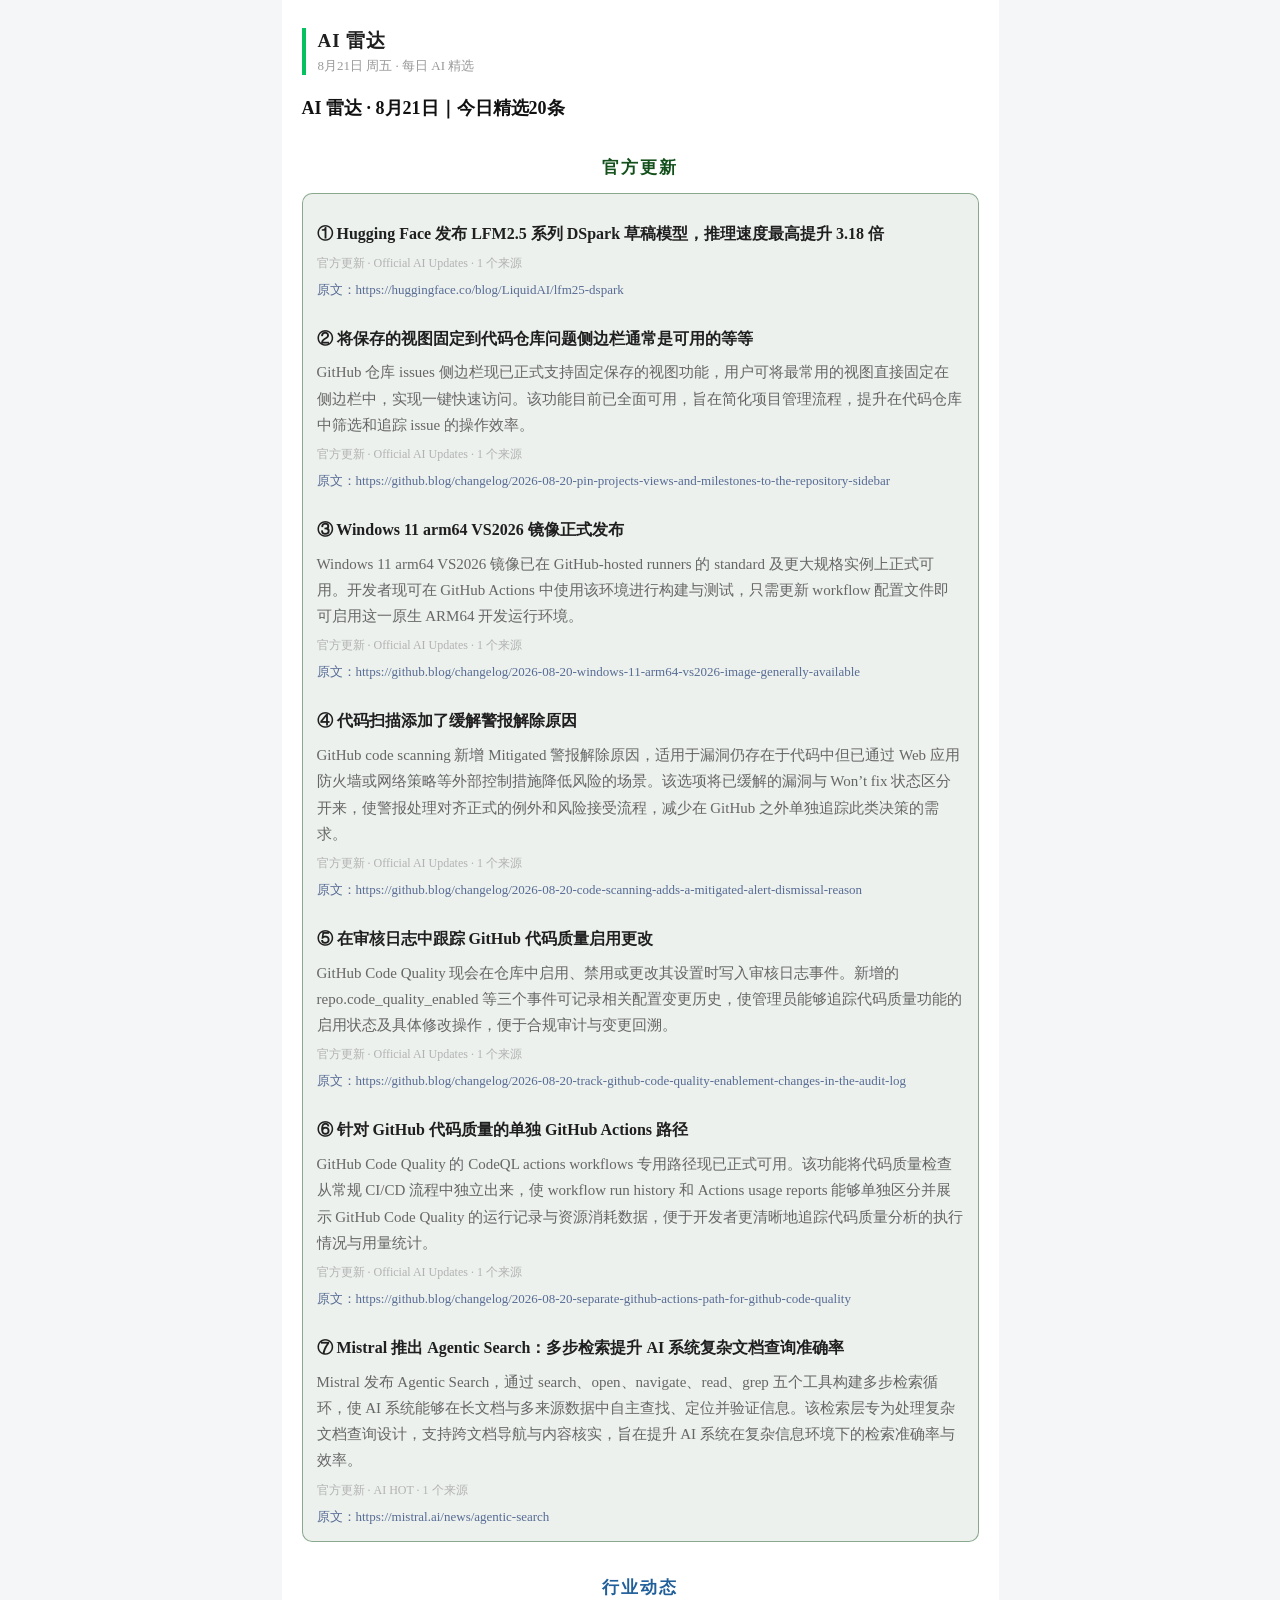
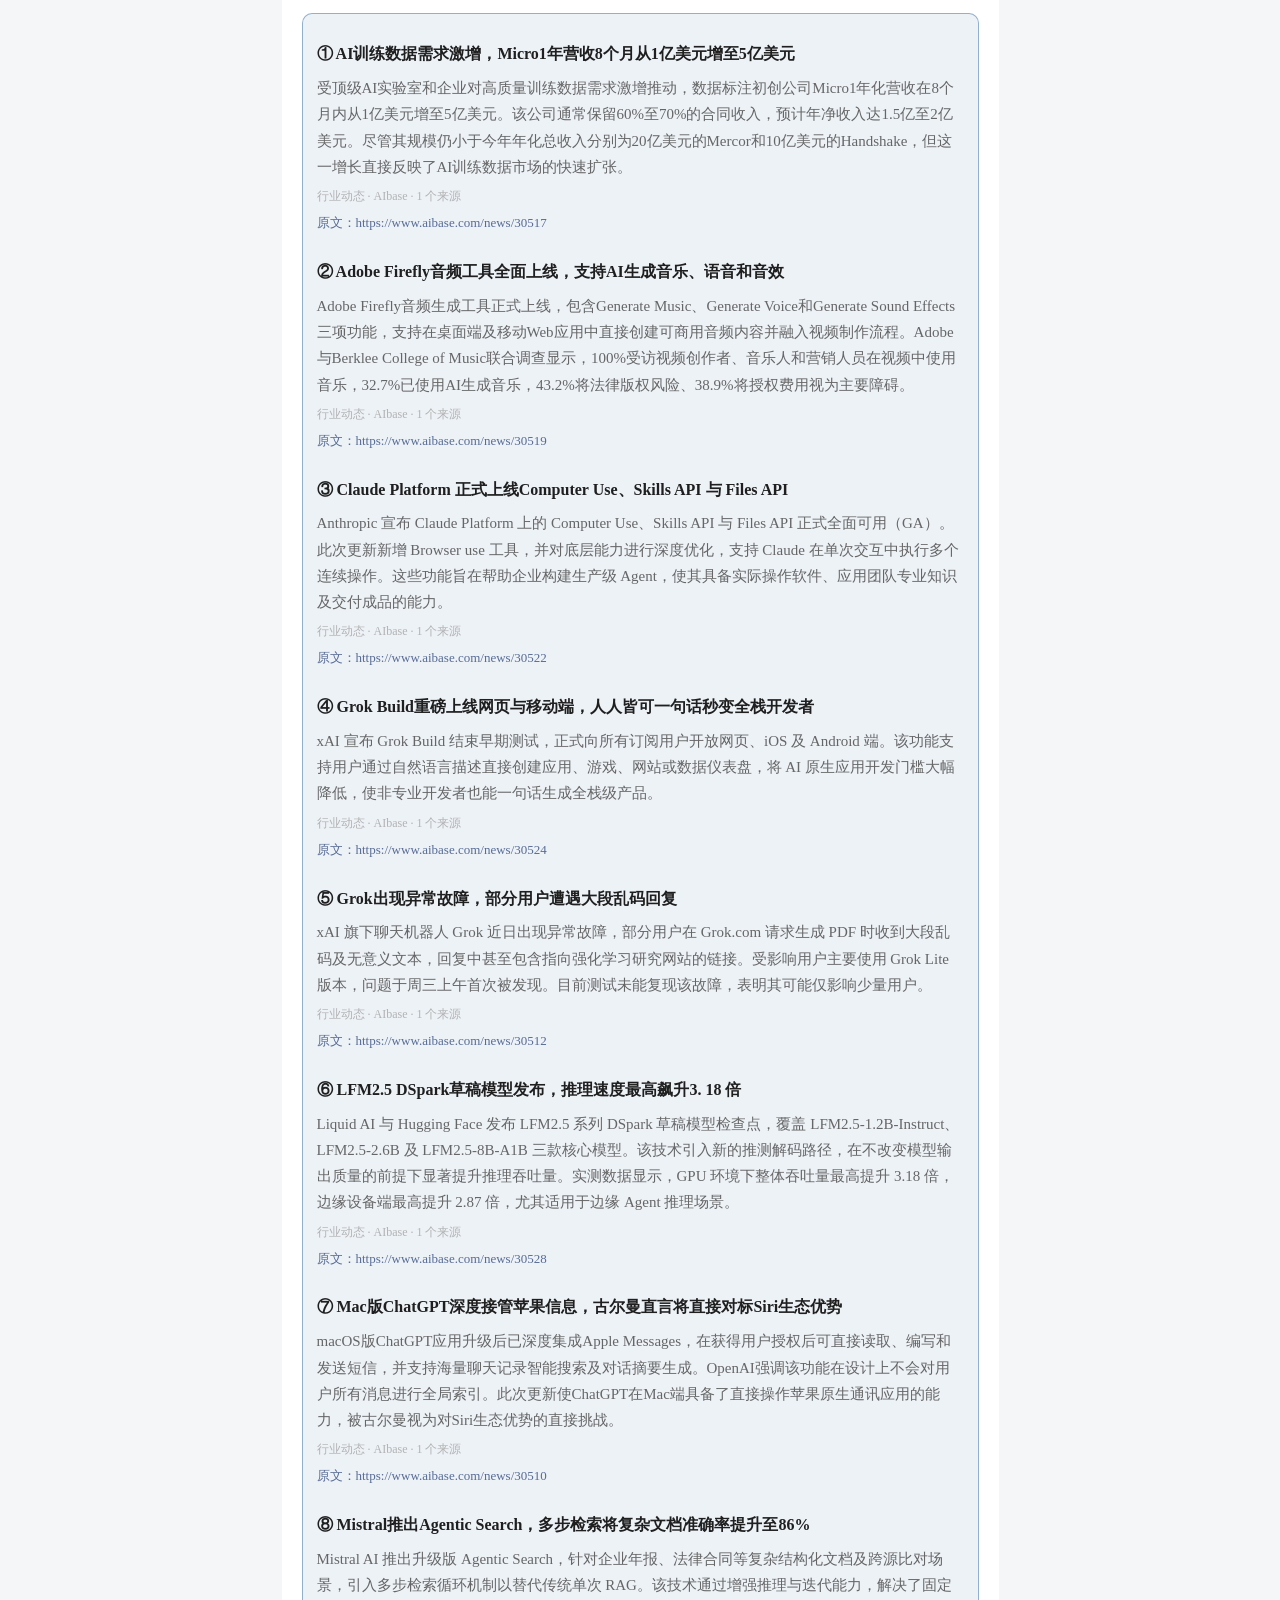
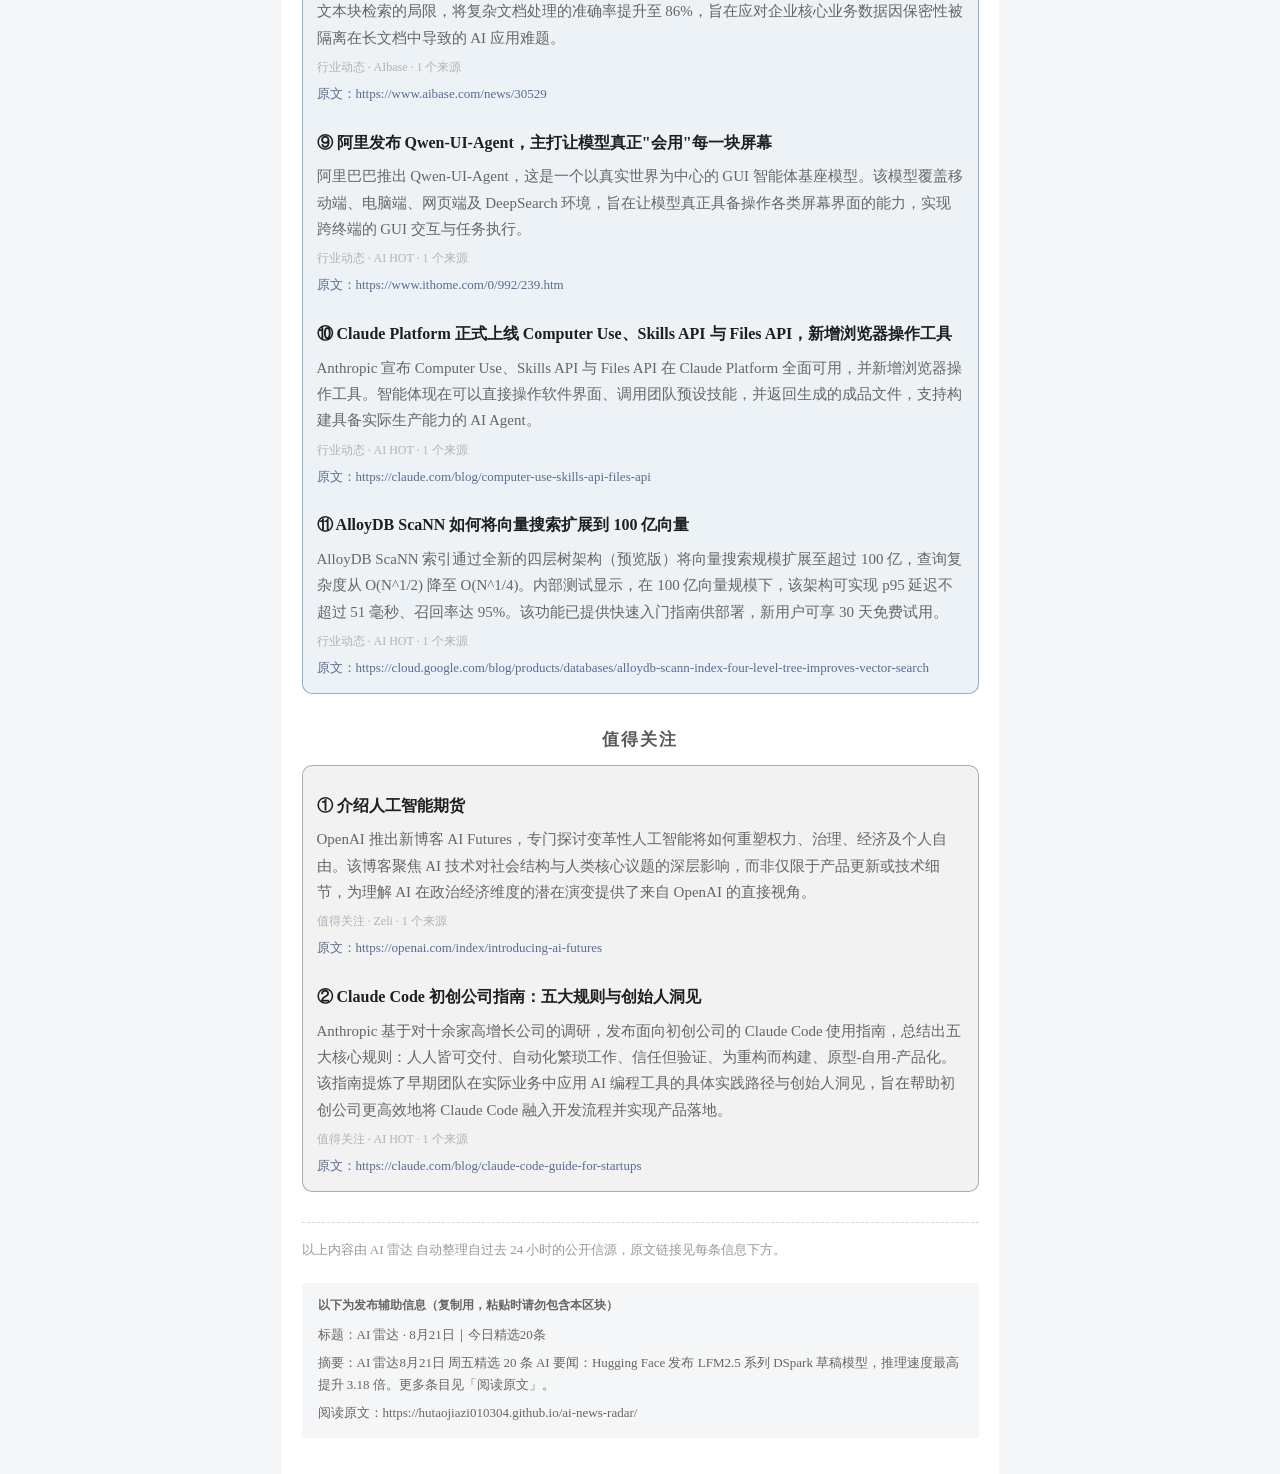
==== weixin-grouped/index.html @ 4c5e70ec "style: restyle grouped weixin article sections Reorder sections to 官方更新 → 行业动态 → 多源热议 → 值得关注, center" ====
<!DOCTYPE html>
<html lang="zh-CN">
<head>
<meta charset="utf-8">
<meta name="viewport" content="width=device-width, initial-scale=1">
<title>AI 雷达 · 8月21日｜今日精选20条</title>
</head>
<body style="margin:0;padding:0;background-color:#f5f6f7;">
<section style="max-width:677px;margin:0 auto;background-color:#ffffff;padding:28px 20px 36px;">

<section style="border-left:4px solid #07c160;padding-left:12px;margin:0 0 20px;">
<p style="margin:0;font-size:19px;font-weight:bold;color:#1f1f1f;letter-spacing:1px;">AI 雷达</p>
<p style="margin:3px 0 0;font-size:13px;color:#999999;">8月21日 周五 · 每日 AI 精选</p>
</section>

<p style="margin:0 0 4px;font-size:18px;font-weight:bold;line-height:1.5;color:#111111;">AI 雷达 · 8月21日｜今日精选20条</p>

<section style="margin:34px 0 0;">
<p style="margin:0 0 14px;text-align:center;font-size:17px;font-weight:bold;letter-spacing:2px;color:#13501B;">官方更新</p>
<section style="border:1px solid rgba(19, 80, 27, 0.45);border-radius:10px;background-color:rgba(19, 80, 27, 0.08);padding:2px 14px 14px;">
<section style="margin:26px 0 0;padding:0;">
<p style="margin:0;font-size:16px;line-height:1.55;font-weight:bold;color:#1f1f1f;">① Hugging Face 发布 LFM2.5 系列 DSpark 草稿模型，推理速度最高提升 3.18 倍</p>
<p style="margin:8px 0 0;font-size:12px;color:#b2b2b2;">官方更新 · Official AI Updates · 1 个来源</p>
<p style="margin:8px 0 0;font-size:13px;line-height:1.6;color:#576b95;word-break:break-all;">原文：https://huggingface.co/blog/LiquidAI/lfm25-dspark</p>
</section>
<section style="margin:26px 0 0;padding:0;">
<p style="margin:0;font-size:16px;line-height:1.55;font-weight:bold;color:#1f1f1f;">② 将保存的视图固定到代码仓库问题侧边栏通常是可用的等等</p>
<p style="margin:8px 0 0;font-size:15px;line-height:1.75;color:#666666;">GitHub 仓库 issues 侧边栏现已正式支持固定保存的视图功能，用户可将最常用的视图直接固定在侧边栏中，实现一键快速访问。该功能目前已全面可用，旨在简化项目管理流程，提升在代码仓库中筛选和追踪 issue 的操作效率。</p>
<p style="margin:8px 0 0;font-size:12px;color:#b2b2b2;">官方更新 · Official AI Updates · 1 个来源</p>
<p style="margin:8px 0 0;font-size:13px;line-height:1.6;color:#576b95;word-break:break-all;">原文：https://github.blog/changelog/2026-08-20-pin-projects-views-and-milestones-to-the-repository-sidebar</p>
</section>
<section style="margin:26px 0 0;padding:0;">
<p style="margin:0;font-size:16px;line-height:1.55;font-weight:bold;color:#1f1f1f;">③ Windows 11 arm64 VS2026 镜像正式发布</p>
<p style="margin:8px 0 0;font-size:15px;line-height:1.75;color:#666666;">Windows 11 arm64 VS2026 镜像已在 GitHub-hosted runners 的 standard 及更大规格实例上正式可用。开发者现可在 GitHub Actions 中使用该环境进行构建与测试，只需更新 workflow 配置文件即可启用这一原生 ARM64 开发运行环境。</p>
<p style="margin:8px 0 0;font-size:12px;color:#b2b2b2;">官方更新 · Official AI Updates · 1 个来源</p>
<p style="margin:8px 0 0;font-size:13px;line-height:1.6;color:#576b95;word-break:break-all;">原文：https://github.blog/changelog/2026-08-20-windows-11-arm64-vs2026-image-generally-available</p>
</section>
<section style="margin:26px 0 0;padding:0;">
<p style="margin:0;font-size:16px;line-height:1.55;font-weight:bold;color:#1f1f1f;">④ 代码扫描添加了缓解警报解除原因</p>
<p style="margin:8px 0 0;font-size:15px;line-height:1.75;color:#666666;">GitHub code scanning 新增 Mitigated 警报解除原因，适用于漏洞仍存在于代码中但已通过 Web 应用防火墙或网络策略等外部控制措施降低风险的场景。该选项将已缓解的漏洞与 Won’t fix 状态区分开来，使警报处理对齐正式的例外和风险接受流程，减少在 GitHub 之外单独追踪此类决策的需求。</p>
<p style="margin:8px 0 0;font-size:12px;color:#b2b2b2;">官方更新 · Official AI Updates · 1 个来源</p>
<p style="margin:8px 0 0;font-size:13px;line-height:1.6;color:#576b95;word-break:break-all;">原文：https://github.blog/changelog/2026-08-20-code-scanning-adds-a-mitigated-alert-dismissal-reason</p>
</section>
<section style="margin:26px 0 0;padding:0;">
<p style="margin:0;font-size:16px;line-height:1.55;font-weight:bold;color:#1f1f1f;">⑤ 在审核日志中跟踪 GitHub 代码质量启用更改</p>
<p style="margin:8px 0 0;font-size:15px;line-height:1.75;color:#666666;">GitHub Code Quality 现会在仓库中启用、禁用或更改其设置时写入审核日志事件。新增的 repo.code_quality_enabled 等三个事件可记录相关配置变更历史，使管理员能够追踪代码质量功能的启用状态及具体修改操作，便于合规审计与变更回溯。</p>
<p style="margin:8px 0 0;font-size:12px;color:#b2b2b2;">官方更新 · Official AI Updates · 1 个来源</p>
<p style="margin:8px 0 0;font-size:13px;line-height:1.6;color:#576b95;word-break:break-all;">原文：https://github.blog/changelog/2026-08-20-track-github-code-quality-enablement-changes-in-the-audit-log</p>
</section>
<section style="margin:26px 0 0;padding:0;">
<p style="margin:0;font-size:16px;line-height:1.55;font-weight:bold;color:#1f1f1f;">⑥ 针对 GitHub 代码质量的单独 GitHub Actions 路径</p>
<p style="margin:8px 0 0;font-size:15px;line-height:1.75;color:#666666;">GitHub Code Quality 的 CodeQL actions workflows 专用路径现已正式可用。该功能将代码质量检查从常规 CI/CD 流程中独立出来，使 workflow run history 和 Actions usage reports 能够单独区分并展示 GitHub Code Quality 的运行记录与资源消耗数据，便于开发者更清晰地追踪代码质量分析的执行情况与用量统计。</p>
<p style="margin:8px 0 0;font-size:12px;color:#b2b2b2;">官方更新 · Official AI Updates · 1 个来源</p>
<p style="margin:8px 0 0;font-size:13px;line-height:1.6;color:#576b95;word-break:break-all;">原文：https://github.blog/changelog/2026-08-20-separate-github-actions-path-for-github-code-quality</p>
</section>
<section style="margin:26px 0 0;padding:0;">
<p style="margin:0;font-size:16px;line-height:1.55;font-weight:bold;color:#1f1f1f;">⑦ Mistral 推出 Agentic Search：多步检索提升 AI 系统复杂文档查询准确率</p>
<p style="margin:8px 0 0;font-size:15px;line-height:1.75;color:#666666;">Mistral 发布 Agentic Search，通过 search、open、navigate、read、grep 五个工具构建多步检索循环，使 AI 系统能够在长文档与多来源数据中自主查找、定位并验证信息。该检索层专为处理复杂文档查询设计，支持跨文档导航与内容核实，旨在提升 AI 系统在复杂信息环境下的检索准确率与效率。</p>
<p style="margin:8px 0 0;font-size:12px;color:#b2b2b2;">官方更新 · AI HOT · 1 个来源</p>
<p style="margin:8px 0 0;font-size:13px;line-height:1.6;color:#576b95;word-break:break-all;">原文：https://mistral.ai/news/agentic-search</p>
</section>
</section>
</section>
<section style="margin:34px 0 0;">
<p style="margin:0 0 14px;text-align:center;font-size:17px;font-weight:bold;letter-spacing:2px;color:#215F9A;">行业动态</p>
<section style="border:1px solid rgba(33, 95, 154, 0.45);border-radius:10px;background-color:rgba(33, 95, 154, 0.08);padding:2px 14px 14px;">
<section style="margin:26px 0 0;padding:0;">
<p style="margin:0;font-size:16px;line-height:1.55;font-weight:bold;color:#1f1f1f;">① AI训练数据需求激增，Micro1年营收8个月从1亿美元增至5亿美元</p>
<p style="margin:8px 0 0;font-size:15px;line-height:1.75;color:#666666;">受顶级AI实验室和企业对高质量训练数据需求激增推动，数据标注初创公司Micro1年化营收在8个月内从1亿美元增至5亿美元。该公司通常保留60%至70%的合同收入，预计年净收入达1.5亿至2亿美元。尽管其规模仍小于今年年化总收入分别为20亿美元的Mercor和10亿美元的Handshake，但这一增长直接反映了AI训练数据市场的快速扩张。</p>
<p style="margin:8px 0 0;font-size:12px;color:#b2b2b2;">行业动态 · AIbase · 1 个来源</p>
<p style="margin:8px 0 0;font-size:13px;line-height:1.6;color:#576b95;word-break:break-all;">原文：https://www.aibase.com/news/30517</p>
</section>
<section style="margin:26px 0 0;padding:0;">
<p style="margin:0;font-size:16px;line-height:1.55;font-weight:bold;color:#1f1f1f;">② Adobe Firefly音频工具全面上线，支持AI生成音乐、语音和音效</p>
<p style="margin:8px 0 0;font-size:15px;line-height:1.75;color:#666666;">Adobe Firefly音频生成工具正式上线，包含Generate Music、Generate Voice和Generate Sound Effects三项功能，支持在桌面端及移动Web应用中直接创建可商用音频内容并融入视频制作流程。Adobe与Berklee College of Music联合调查显示，100%受访视频创作者、音乐人和营销人员在视频中使用音乐，32.7%已使用AI生成音乐，43.2%将法律版权风险、38.9%将授权费用视为主要障碍。</p>
<p style="margin:8px 0 0;font-size:12px;color:#b2b2b2;">行业动态 · AIbase · 1 个来源</p>
<p style="margin:8px 0 0;font-size:13px;line-height:1.6;color:#576b95;word-break:break-all;">原文：https://www.aibase.com/news/30519</p>
</section>
<section style="margin:26px 0 0;padding:0;">
<p style="margin:0;font-size:16px;line-height:1.55;font-weight:bold;color:#1f1f1f;">③ Claude Platform 正式上线Computer Use、Skills API 与 Files API</p>
<p style="margin:8px 0 0;font-size:15px;line-height:1.75;color:#666666;">Anthropic 宣布 Claude Platform 上的 Computer Use、Skills API 与 Files API 正式全面可用（GA）。此次更新新增 Browser use 工具，并对底层能力进行深度优化，支持 Claude 在单次交互中执行多个连续操作。这些功能旨在帮助企业构建生产级 Agent，使其具备实际操作软件、应用团队专业知识及交付成品的能力。</p>
<p style="margin:8px 0 0;font-size:12px;color:#b2b2b2;">行业动态 · AIbase · 1 个来源</p>
<p style="margin:8px 0 0;font-size:13px;line-height:1.6;color:#576b95;word-break:break-all;">原文：https://www.aibase.com/news/30522</p>
</section>
<section style="margin:26px 0 0;padding:0;">
<p style="margin:0;font-size:16px;line-height:1.55;font-weight:bold;color:#1f1f1f;">④ Grok Build重磅上线网页与移动端，人人皆可一句话秒变全栈开发者</p>
<p style="margin:8px 0 0;font-size:15px;line-height:1.75;color:#666666;">xAI 宣布 Grok Build 结束早期测试，正式向所有订阅用户开放网页、iOS 及 Android 端。该功能支持用户通过自然语言描述直接创建应用、游戏、网站或数据仪表盘，将 AI 原生应用开发门槛大幅降低，使非专业开发者也能一句话生成全栈级产品。</p>
<p style="margin:8px 0 0;font-size:12px;color:#b2b2b2;">行业动态 · AIbase · 1 个来源</p>
<p style="margin:8px 0 0;font-size:13px;line-height:1.6;color:#576b95;word-break:break-all;">原文：https://www.aibase.com/news/30524</p>
</section>
<section style="margin:26px 0 0;padding:0;">
<p style="margin:0;font-size:16px;line-height:1.55;font-weight:bold;color:#1f1f1f;">⑤ Grok出现异常故障，部分用户遭遇大段乱码回复</p>
<p style="margin:8px 0 0;font-size:15px;line-height:1.75;color:#666666;">xAI 旗下聊天机器人 Grok 近日出现异常故障，部分用户在 Grok.com 请求生成 PDF 时收到大段乱码及无意义文本，回复中甚至包含指向强化学习研究网站的链接。受影响用户主要使用 Grok Lite 版本，问题于周三上午首次被发现。目前测试未能复现该故障，表明其可能仅影响少量用户。</p>
<p style="margin:8px 0 0;font-size:12px;color:#b2b2b2;">行业动态 · AIbase · 1 个来源</p>
<p style="margin:8px 0 0;font-size:13px;line-height:1.6;color:#576b95;word-break:break-all;">原文：https://www.aibase.com/news/30512</p>
</section>
<section style="margin:26px 0 0;padding:0;">
<p style="margin:0;font-size:16px;line-height:1.55;font-weight:bold;color:#1f1f1f;">⑥ LFM2.5 DSpark草稿模型发布，推理速度最高飙升3. 18 倍</p>
<p style="margin:8px 0 0;font-size:15px;line-height:1.75;color:#666666;">Liquid AI 与 Hugging Face 发布 LFM2.5 系列 DSpark 草稿模型检查点，覆盖 LFM2.5-1.2B-Instruct、LFM2.5-2.6B 及 LFM2.5-8B-A1B 三款核心模型。该技术引入新的推测解码路径，在不改变模型输出质量的前提下显著提升推理吞吐量。实测数据显示，GPU 环境下整体吞吐量最高提升 3.18 倍，边缘设备端最高提升 2.87 倍，尤其适用于边缘 Agent 推理场景。</p>
<p style="margin:8px 0 0;font-size:12px;color:#b2b2b2;">行业动态 · AIbase · 1 个来源</p>
<p style="margin:8px 0 0;font-size:13px;line-height:1.6;color:#576b95;word-break:break-all;">原文：https://www.aibase.com/news/30528</p>
</section>
<section style="margin:26px 0 0;padding:0;">
<p style="margin:0;font-size:16px;line-height:1.55;font-weight:bold;color:#1f1f1f;">⑦ Mac版ChatGPT深度接管苹果信息，古尔曼直言将直接对标Siri生态优势</p>
<p style="margin:8px 0 0;font-size:15px;line-height:1.75;color:#666666;">macOS版ChatGPT应用升级后已深度集成Apple Messages，在获得用户授权后可直接读取、编写和发送短信，并支持海量聊天记录智能搜索及对话摘要生成。OpenAI强调该功能在设计上不会对用户所有消息进行全局索引。此次更新使ChatGPT在Mac端具备了直接操作苹果原生通讯应用的能力，被古尔曼视为对Siri生态优势的直接挑战。</p>
<p style="margin:8px 0 0;font-size:12px;color:#b2b2b2;">行业动态 · AIbase · 1 个来源</p>
<p style="margin:8px 0 0;font-size:13px;line-height:1.6;color:#576b95;word-break:break-all;">原文：https://www.aibase.com/news/30510</p>
</section>
<section style="margin:26px 0 0;padding:0;">
<p style="margin:0;font-size:16px;line-height:1.55;font-weight:bold;color:#1f1f1f;">⑧ Mistral推出Agentic Search，多步检索将复杂文档准确率提升至86%</p>
<p style="margin:8px 0 0;font-size:15px;line-height:1.75;color:#666666;">Mistral AI 推出升级版 Agentic Search，针对企业年报、法律合同等复杂结构化文档及跨源比对场景，引入多步检索循环机制以替代传统单次 RAG。该技术通过增强推理与迭代能力，解决了固定文本块检索的局限，将复杂文档处理的准确率提升至 86%，旨在应对企业核心业务数据因保密性被隔离在长文档中导致的 AI 应用难题。</p>
<p style="margin:8px 0 0;font-size:12px;color:#b2b2b2;">行业动态 · AIbase · 1 个来源</p>
<p style="margin:8px 0 0;font-size:13px;line-height:1.6;color:#576b95;word-break:break-all;">原文：https://www.aibase.com/news/30529</p>
</section>
<section style="margin:26px 0 0;padding:0;">
<p style="margin:0;font-size:16px;line-height:1.55;font-weight:bold;color:#1f1f1f;">⑨ 阿里发布 Qwen-UI-Agent，主打让模型真正&quot;会用&quot;每一块屏幕</p>
<p style="margin:8px 0 0;font-size:15px;line-height:1.75;color:#666666;">阿里巴巴推出 Qwen-UI-Agent，这是一个以真实世界为中心的 GUI 智能体基座模型。该模型覆盖移动端、电脑端、网页端及 DeepSearch 环境，旨在让模型真正具备操作各类屏幕界面的能力，实现跨终端的 GUI 交互与任务执行。</p>
<p style="margin:8px 0 0;font-size:12px;color:#b2b2b2;">行业动态 · AI HOT · 1 个来源</p>
<p style="margin:8px 0 0;font-size:13px;line-height:1.6;color:#576b95;word-break:break-all;">原文：https://www.ithome.com/0/992/239.htm</p>
</section>
<section style="margin:26px 0 0;padding:0;">
<p style="margin:0;font-size:16px;line-height:1.55;font-weight:bold;color:#1f1f1f;">⑩ Claude Platform 正式上线 Computer Use、Skills API 与 Files API，新增浏览器操作工具</p>
<p style="margin:8px 0 0;font-size:15px;line-height:1.75;color:#666666;">Anthropic 宣布 Computer Use、Skills API 与 Files API 在 Claude Platform 全面可用，并新增浏览器操作工具。智能体现在可以直接操作软件界面、调用团队预设技能，并返回生成的成品文件，支持构建具备实际生产能力的 AI Agent。</p>
<p style="margin:8px 0 0;font-size:12px;color:#b2b2b2;">行业动态 · AI HOT · 1 个来源</p>
<p style="margin:8px 0 0;font-size:13px;line-height:1.6;color:#576b95;word-break:break-all;">原文：https://claude.com/blog/computer-use-skills-api-files-api</p>
</section>
<section style="margin:26px 0 0;padding:0;">
<p style="margin:0;font-size:16px;line-height:1.55;font-weight:bold;color:#1f1f1f;">⑪ AlloyDB ScaNN 如何将向量搜索扩展到 100 亿向量</p>
<p style="margin:8px 0 0;font-size:15px;line-height:1.75;color:#666666;">AlloyDB ScaNN 索引通过全新的四层树架构（预览版）将向量搜索规模扩展至超过 100 亿，查询复杂度从 O(N^1/2) 降至 O(N^1/4)。内部测试显示，在 100 亿向量规模下，该架构可实现 p95 延迟不超过 51 毫秒、召回率达 95%。该功能已提供快速入门指南供部署，新用户可享 30 天免费试用。</p>
<p style="margin:8px 0 0;font-size:12px;color:#b2b2b2;">行业动态 · AI HOT · 1 个来源</p>
<p style="margin:8px 0 0;font-size:13px;line-height:1.6;color:#576b95;word-break:break-all;">原文：https://cloud.google.com/blog/products/databases/alloydb-scann-index-four-level-tree-improves-vector-search</p>
</section>
</section>
</section>
<section style="margin:34px 0 0;">
<p style="margin:0 0 14px;text-align:center;font-size:17px;font-weight:bold;letter-spacing:2px;color:#595959;">值得关注</p>
<section style="border:1px solid rgba(89, 89, 89, 0.45);border-radius:10px;background-color:rgba(89, 89, 89, 0.08);padding:2px 14px 14px;">
<section style="margin:26px 0 0;padding:0;">
<p style="margin:0;font-size:16px;line-height:1.55;font-weight:bold;color:#1f1f1f;">① 介绍人工智能期货</p>
<p style="margin:8px 0 0;font-size:15px;line-height:1.75;color:#666666;">OpenAI 推出新博客 AI Futures，专门探讨变革性人工智能将如何重塑权力、治理、经济及个人自由。该博客聚焦 AI 技术对社会结构与人类核心议题的深层影响，而非仅限于产品更新或技术细节，为理解 AI 在政治经济维度的潜在演变提供了来自 OpenAI 的直接视角。</p>
<p style="margin:8px 0 0;font-size:12px;color:#b2b2b2;">值得关注 · Zeli · 1 个来源</p>
<p style="margin:8px 0 0;font-size:13px;line-height:1.6;color:#576b95;word-break:break-all;">原文：https://openai.com/index/introducing-ai-futures</p>
</section>
<section style="margin:26px 0 0;padding:0;">
<p style="margin:0;font-size:16px;line-height:1.55;font-weight:bold;color:#1f1f1f;">② Claude Code 初创公司指南：五大规则与创始人洞见</p>
<p style="margin:8px 0 0;font-size:15px;line-height:1.75;color:#666666;">Anthropic 基于对十余家高增长公司的调研，发布面向初创公司的 Claude Code 使用指南，总结出五大核心规则：人人皆可交付、自动化繁琐工作、信任但验证、为重构而构建、原型-自用-产品化。该指南提炼了早期团队在实际业务中应用 AI 编程工具的具体实践路径与创始人洞见，旨在帮助初创公司更高效地将 Claude Code 融入开发流程并实现产品落地。</p>
<p style="margin:8px 0 0;font-size:12px;color:#b2b2b2;">值得关注 · AI HOT · 1 个来源</p>
<p style="margin:8px 0 0;font-size:13px;line-height:1.6;color:#576b95;word-break:break-all;">原文：https://claude.com/blog/claude-code-guide-for-startups</p>
</section>
</section>
</section>

<section style="margin-top:30px;border-top:1px dashed #d9d9d9;padding-top:16px;">
<p style="margin:0;font-size:13px;line-height:1.7;color:#999999;">以上内容由 AI 雷达 自动整理自过去 24 小时的公开信源，原文链接见每条信息下方。</p>
</section>

<section style="margin-top:22px;background-color:#f5f6f7;padding:14px 16px;">
<p style="margin:0;font-size:12px;font-weight:bold;color:#666666;">以下为发布辅助信息（复制用，粘贴时请勿包含本区块）</p>
<p style="margin:10px 0 0;font-size:13px;line-height:1.7;color:#666666;">标题：AI 雷达 · 8月21日｜今日精选20条</p>
<p style="margin:6px 0 0;font-size:13px;line-height:1.7;color:#666666;">摘要：AI 雷达8月21日 周五精选 20 条 AI 要闻：Hugging Face 发布 LFM2.5 系列 DSpark 草稿模型，推理速度最高提升 3.18 倍。更多条目见「阅读原文」。</p>
<p style="margin:6px 0 0;font-size:13px;line-height:1.7;color:#666666;">阅读原文：https://hutaojiazi010304.github.io/ai-news-radar/</p>
</section>

</section>
</body>
</html>
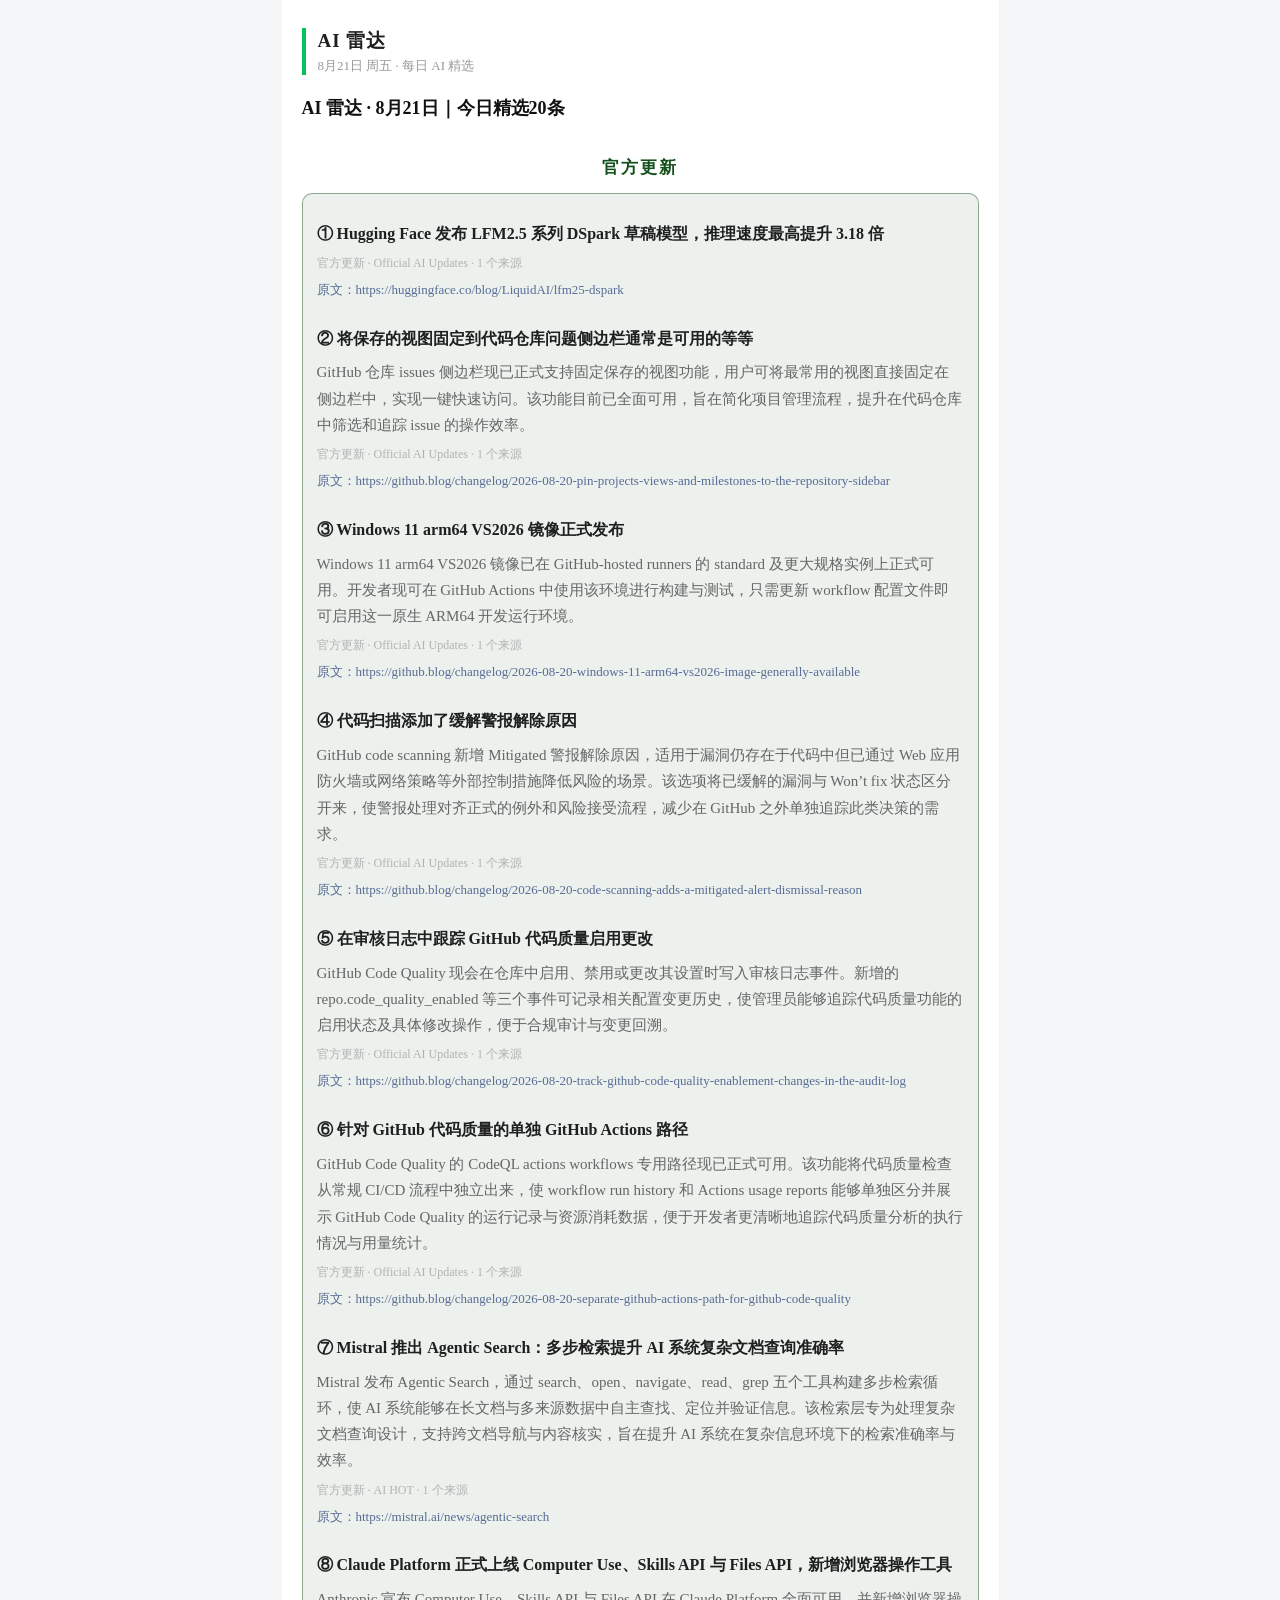
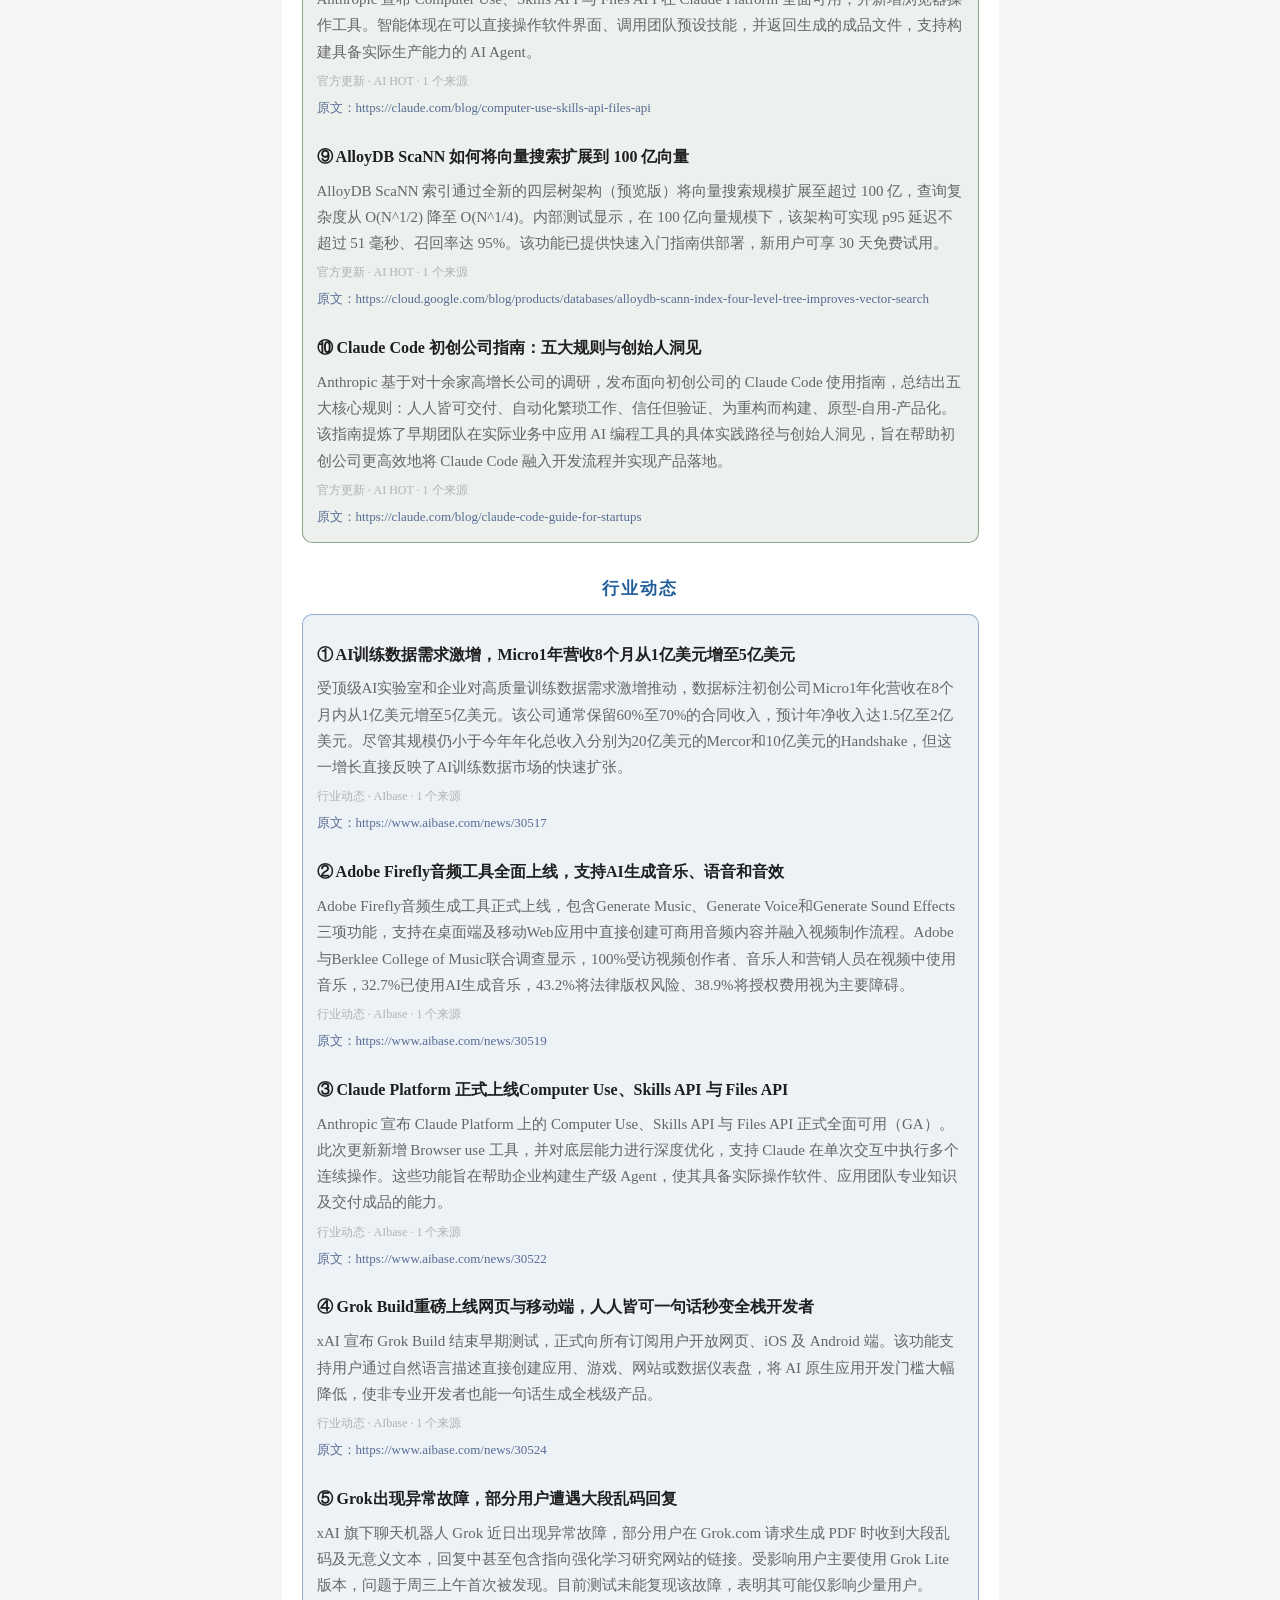
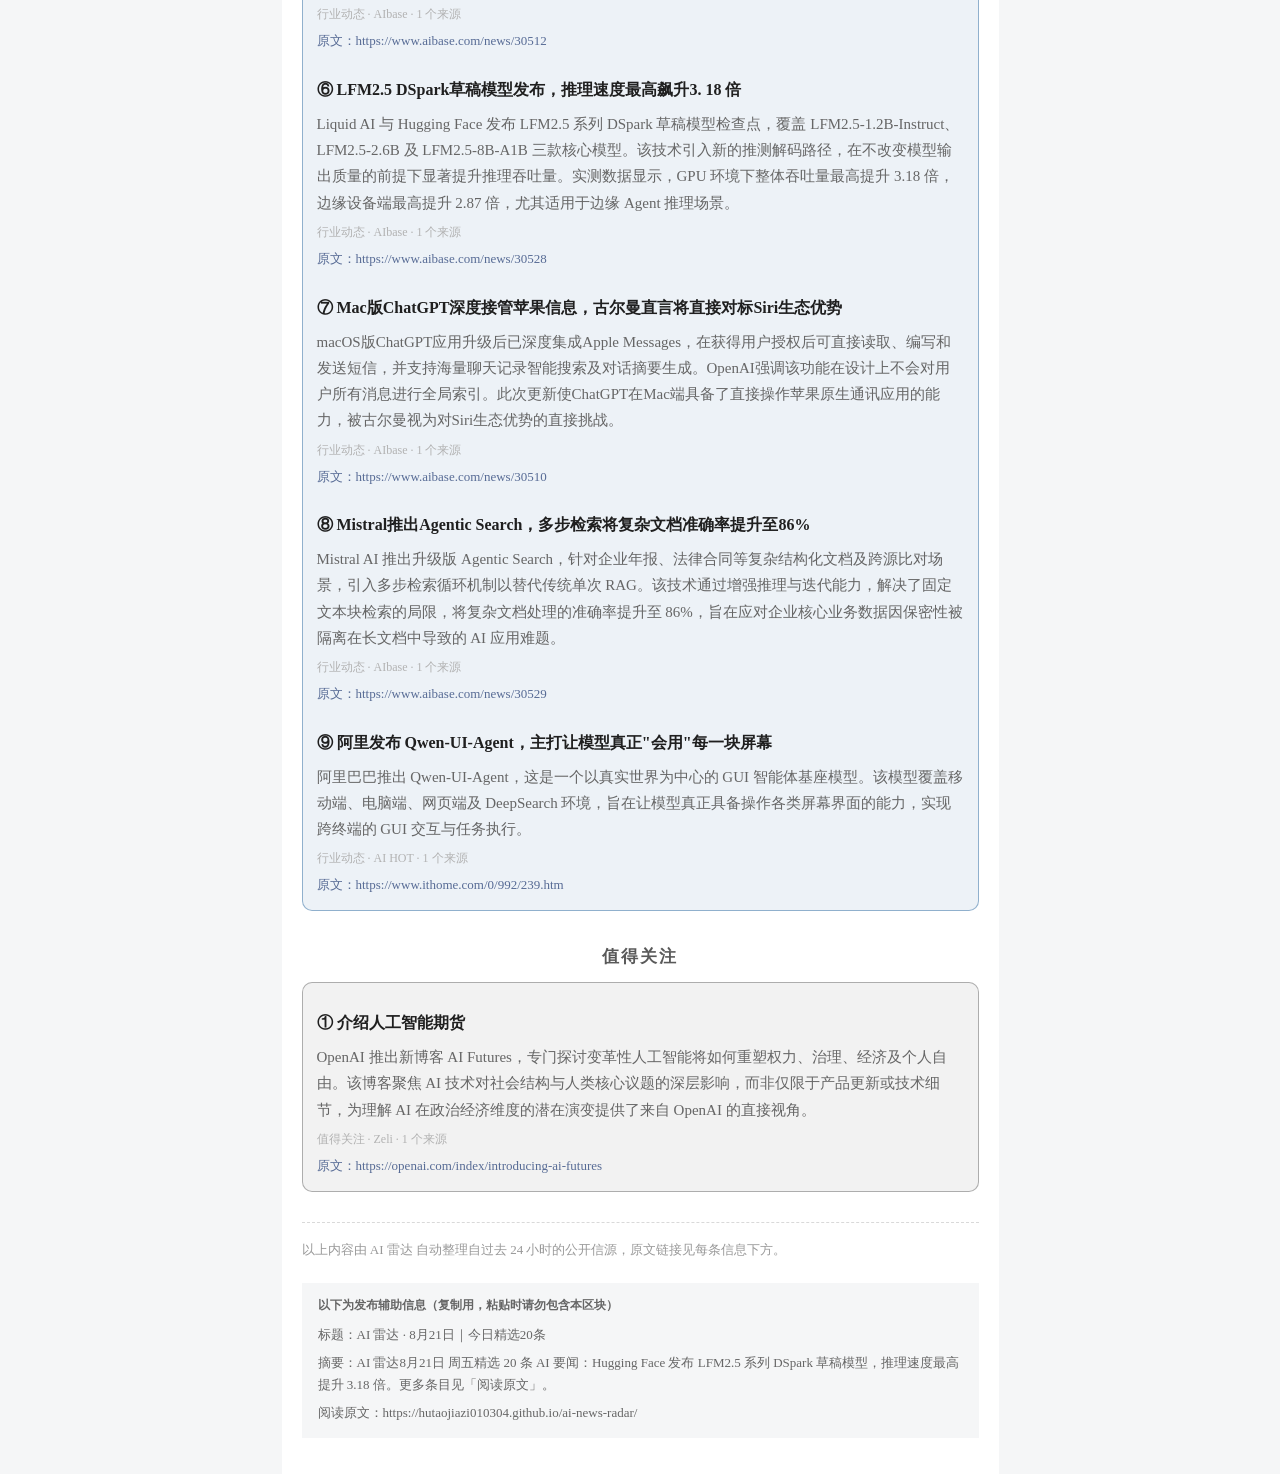
==== commit d9760414: "chore:pdate weixin article" ====
--- a/weixin-grouped/index.html
+++ b/weixin-grouped/index.html
@@ -59,6 +59,24 @@
 <p style="margin:8px 0 0;font-size:12px;color:#b2b2b2;">官方更新 · AI HOT · 1 个来源</p>
 <p style="margin:8px 0 0;font-size:13px;line-height:1.6;color:#576b95;word-break:break-all;">原文：https://mistral.ai/news/agentic-search</p>
 </section>
+<section style="margin:26px 0 0;padding:0;">
+<p style="margin:0;font-size:16px;line-height:1.55;font-weight:bold;color:#1f1f1f;">⑧ Claude Platform 正式上线 Computer Use、Skills API 与 Files API，新增浏览器操作工具</p>
+<p style="margin:8px 0 0;font-size:15px;line-height:1.75;color:#666666;">Anthropic 宣布 Computer Use、Skills API 与 Files API 在 Claude Platform 全面可用，并新增浏览器操作工具。智能体现在可以直接操作软件界面、调用团队预设技能，并返回生成的成品文件，支持构建具备实际生产能力的 AI Agent。</p>
+<p style="margin:8px 0 0;font-size:12px;color:#b2b2b2;">官方更新 · AI HOT · 1 个来源</p>
+<p style="margin:8px 0 0;font-size:13px;line-height:1.6;color:#576b95;word-break:break-all;">原文：https://claude.com/blog/computer-use-skills-api-files-api</p>
+</section>
+<section style="margin:26px 0 0;padding:0;">
+<p style="margin:0;font-size:16px;line-height:1.55;font-weight:bold;color:#1f1f1f;">⑨ AlloyDB ScaNN 如何将向量搜索扩展到 100 亿向量</p>
+<p style="margin:8px 0 0;font-size:15px;line-height:1.75;color:#666666;">AlloyDB ScaNN 索引通过全新的四层树架构（预览版）将向量搜索规模扩展至超过 100 亿，查询复杂度从 O(N^1/2) 降至 O(N^1/4)。内部测试显示，在 100 亿向量规模下，该架构可实现 p95 延迟不超过 51 毫秒、召回率达 95%。该功能已提供快速入门指南供部署，新用户可享 30 天免费试用。</p>
+<p style="margin:8px 0 0;font-size:12px;color:#b2b2b2;">官方更新 · AI HOT · 1 个来源</p>
+<p style="margin:8px 0 0;font-size:13px;line-height:1.6;color:#576b95;word-break:break-all;">原文：https://cloud.google.com/blog/products/databases/alloydb-scann-index-four-level-tree-improves-vector-search</p>
+</section>
+<section style="margin:26px 0 0;padding:0;">
+<p style="margin:0;font-size:16px;line-height:1.55;font-weight:bold;color:#1f1f1f;">⑩ Claude Code 初创公司指南：五大规则与创始人洞见</p>
+<p style="margin:8px 0 0;font-size:15px;line-height:1.75;color:#666666;">Anthropic 基于对十余家高增长公司的调研，发布面向初创公司的 Claude Code 使用指南，总结出五大核心规则：人人皆可交付、自动化繁琐工作、信任但验证、为重构而构建、原型-自用-产品化。该指南提炼了早期团队在实际业务中应用 AI 编程工具的具体实践路径与创始人洞见，旨在帮助初创公司更高效地将 Claude Code 融入开发流程并实现产品落地。</p>
+<p style="margin:8px 0 0;font-size:12px;color:#b2b2b2;">官方更新 · AI HOT · 1 个来源</p>
+<p style="margin:8px 0 0;font-size:13px;line-height:1.6;color:#576b95;word-break:break-all;">原文：https://claude.com/blog/claude-code-guide-for-startups</p>
+</section>
 </section>
 </section>
 <section style="margin:34px 0 0;">
@@ -118,18 +136,6 @@
 <p style="margin:8px 0 0;font-size:12px;color:#b2b2b2;">行业动态 · AI HOT · 1 个来源</p>
 <p style="margin:8px 0 0;font-size:13px;line-height:1.6;color:#576b95;word-break:break-all;">原文：https://www.ithome.com/0/992/239.htm</p>
 </section>
-<section style="margin:26px 0 0;padding:0;">
-<p style="margin:0;font-size:16px;line-height:1.55;font-weight:bold;color:#1f1f1f;">⑩ Claude Platform 正式上线 Computer Use、Skills API 与 Files API，新增浏览器操作工具</p>
-<p style="margin:8px 0 0;font-size:15px;line-height:1.75;color:#666666;">Anthropic 宣布 Computer Use、Skills API 与 Files API 在 Claude Platform 全面可用，并新增浏览器操作工具。智能体现在可以直接操作软件界面、调用团队预设技能，并返回生成的成品文件，支持构建具备实际生产能力的 AI Agent。</p>
-<p style="margin:8px 0 0;font-size:12px;color:#b2b2b2;">行业动态 · AI HOT · 1 个来源</p>
-<p style="margin:8px 0 0;font-size:13px;line-height:1.6;color:#576b95;word-break:break-all;">原文：https://claude.com/blog/computer-use-skills-api-files-api</p>
-</section>
-<section style="margin:26px 0 0;padding:0;">
-<p style="margin:0;font-size:16px;line-height:1.55;font-weight:bold;color:#1f1f1f;">⑪ AlloyDB ScaNN 如何将向量搜索扩展到 100 亿向量</p>
-<p style="margin:8px 0 0;font-size:15px;line-height:1.75;color:#666666;">AlloyDB ScaNN 索引通过全新的四层树架构（预览版）将向量搜索规模扩展至超过 100 亿，查询复杂度从 O(N^1/2) 降至 O(N^1/4)。内部测试显示，在 100 亿向量规模下，该架构可实现 p95 延迟不超过 51 毫秒、召回率达 95%。该功能已提供快速入门指南供部署，新用户可享 30 天免费试用。</p>
-<p style="margin:8px 0 0;font-size:12px;color:#b2b2b2;">行业动态 · AI HOT · 1 个来源</p>
-<p style="margin:8px 0 0;font-size:13px;line-height:1.6;color:#576b95;word-break:break-all;">原文：https://cloud.google.com/blog/products/databases/alloydb-scann-index-four-level-tree-improves-vector-search</p>
-</section>
 </section>
 </section>
 <section style="margin:34px 0 0;">
@@ -140,12 +146,6 @@
 <p style="margin:8px 0 0;font-size:15px;line-height:1.75;color:#666666;">OpenAI 推出新博客 AI Futures，专门探讨变革性人工智能将如何重塑权力、治理、经济及个人自由。该博客聚焦 AI 技术对社会结构与人类核心议题的深层影响，而非仅限于产品更新或技术细节，为理解 AI 在政治经济维度的潜在演变提供了来自 OpenAI 的直接视角。</p>
 <p style="margin:8px 0 0;font-size:12px;color:#b2b2b2;">值得关注 · Zeli · 1 个来源</p>
 <p style="margin:8px 0 0;font-size:13px;line-height:1.6;color:#576b95;word-break:break-all;">原文：https://openai.com/index/introducing-ai-futures</p>
-</section>
-<section style="margin:26px 0 0;padding:0;">
-<p style="margin:0;font-size:16px;line-height:1.55;font-weight:bold;color:#1f1f1f;">② Claude Code 初创公司指南：五大规则与创始人洞见</p>
-<p style="margin:8px 0 0;font-size:15px;line-height:1.75;color:#666666;">Anthropic 基于对十余家高增长公司的调研，发布面向初创公司的 Claude Code 使用指南，总结出五大核心规则：人人皆可交付、自动化繁琐工作、信任但验证、为重构而构建、原型-自用-产品化。该指南提炼了早期团队在实际业务中应用 AI 编程工具的具体实践路径与创始人洞见，旨在帮助初创公司更高效地将 Claude Code 融入开发流程并实现产品落地。</p>
-<p style="margin:8px 0 0;font-size:12px;color:#b2b2b2;">值得关注 · AI HOT · 1 个来源</p>
-<p style="margin:8px 0 0;font-size:13px;line-height:1.6;color:#576b95;word-break:break-all;">原文：https://claude.com/blog/claude-code-guide-for-startups</p>
 </section>
 </section>
 </section>
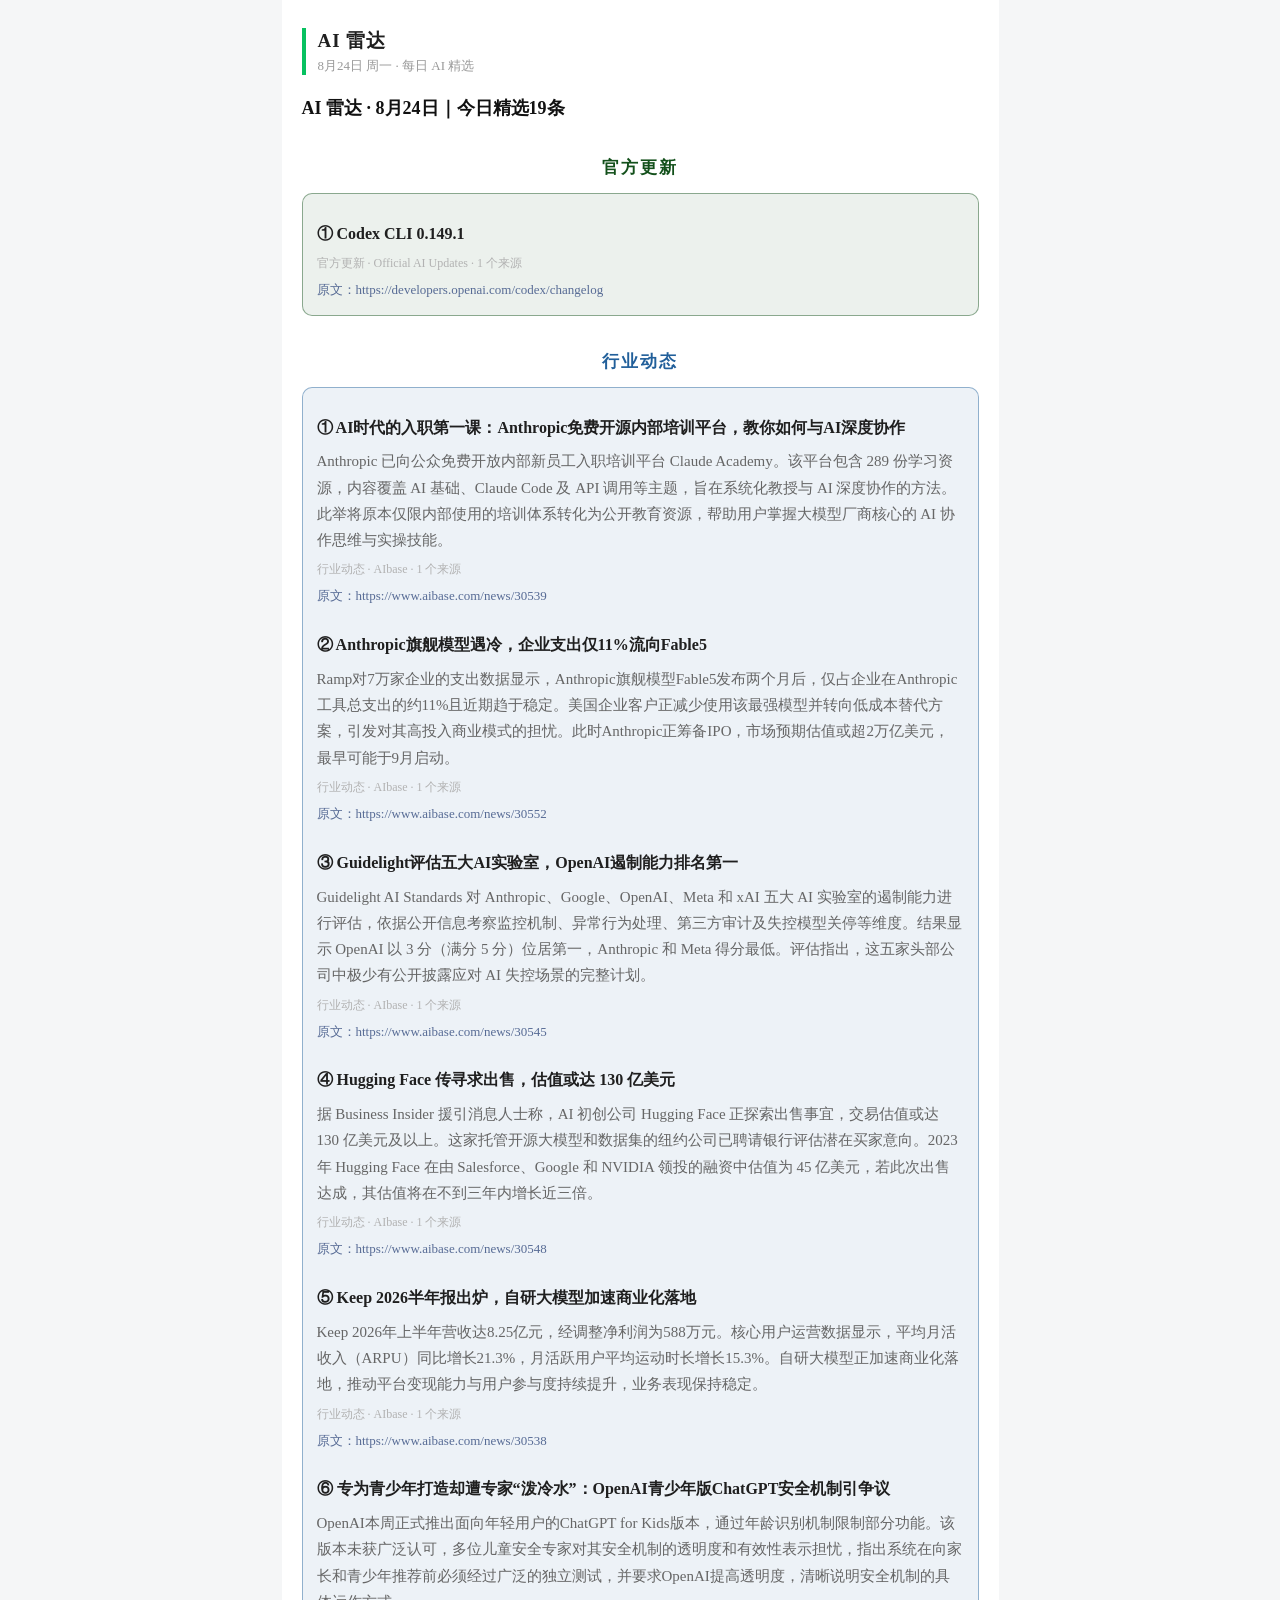
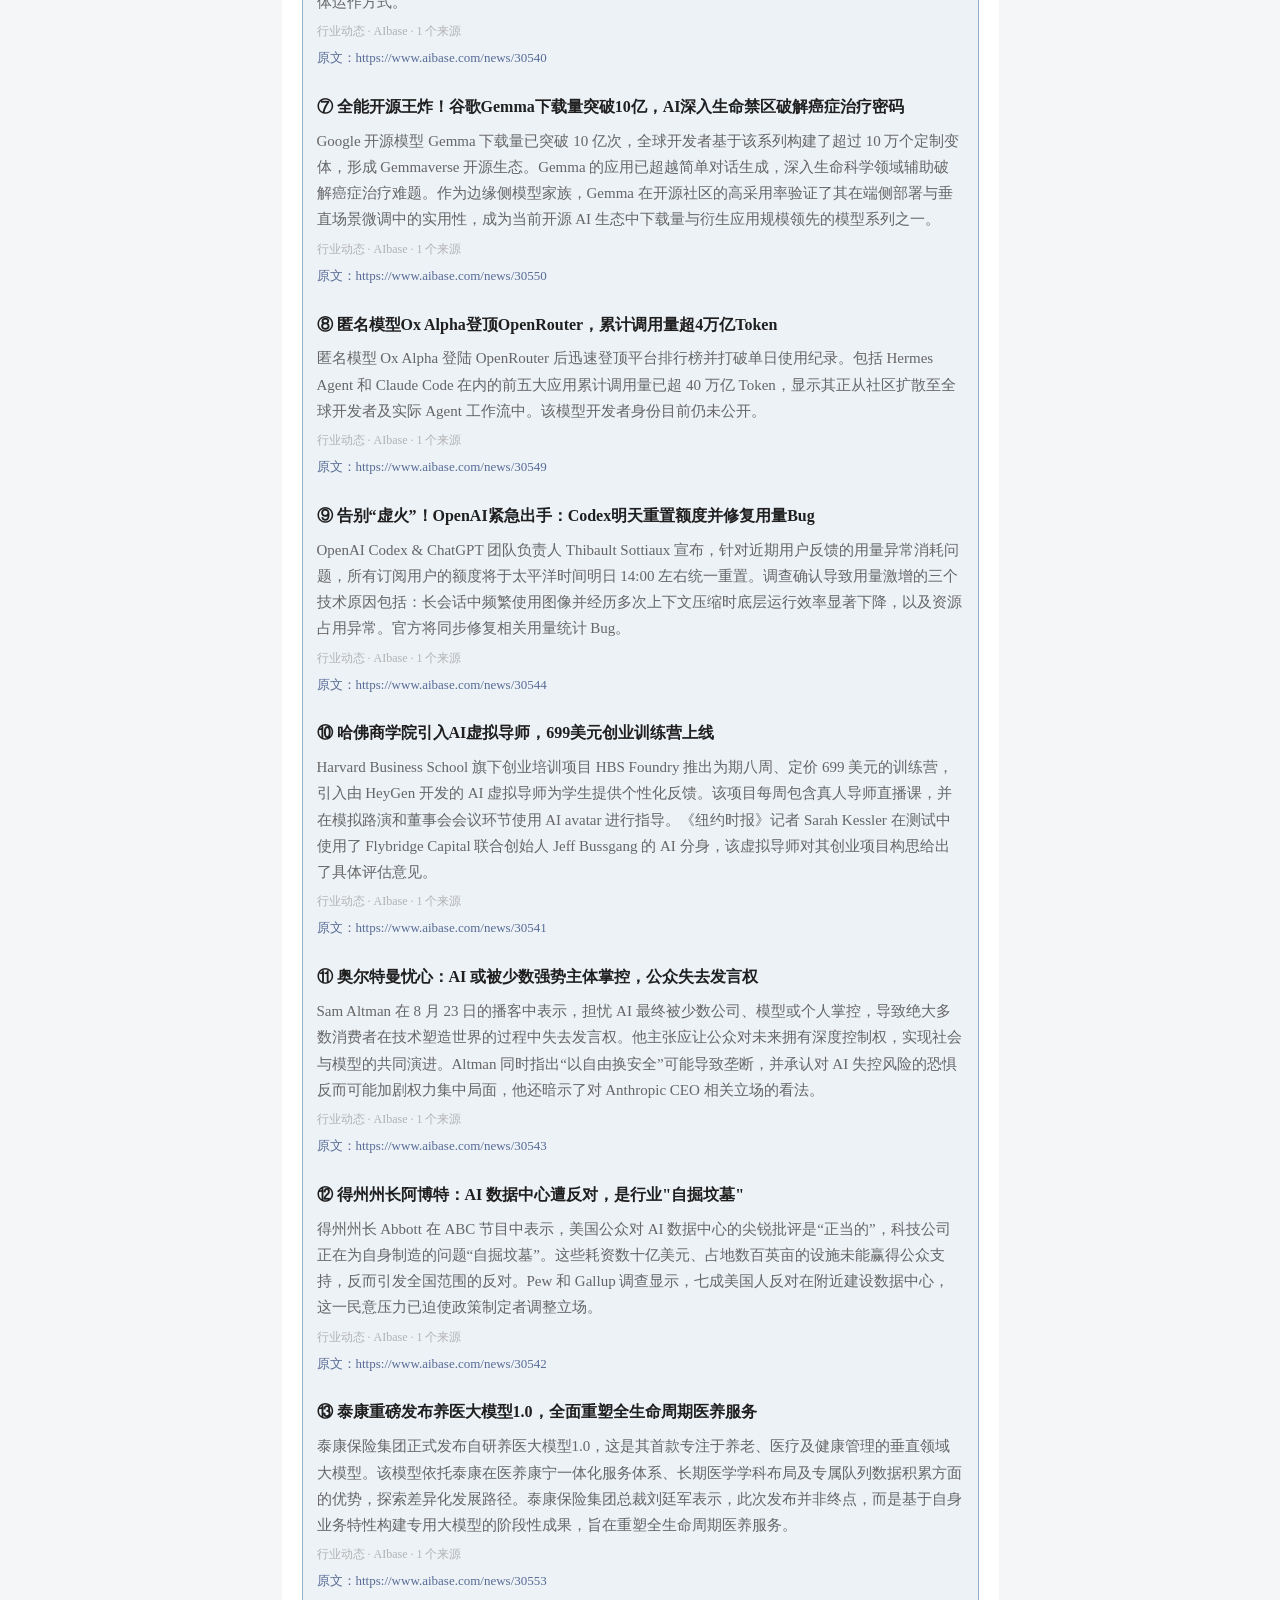
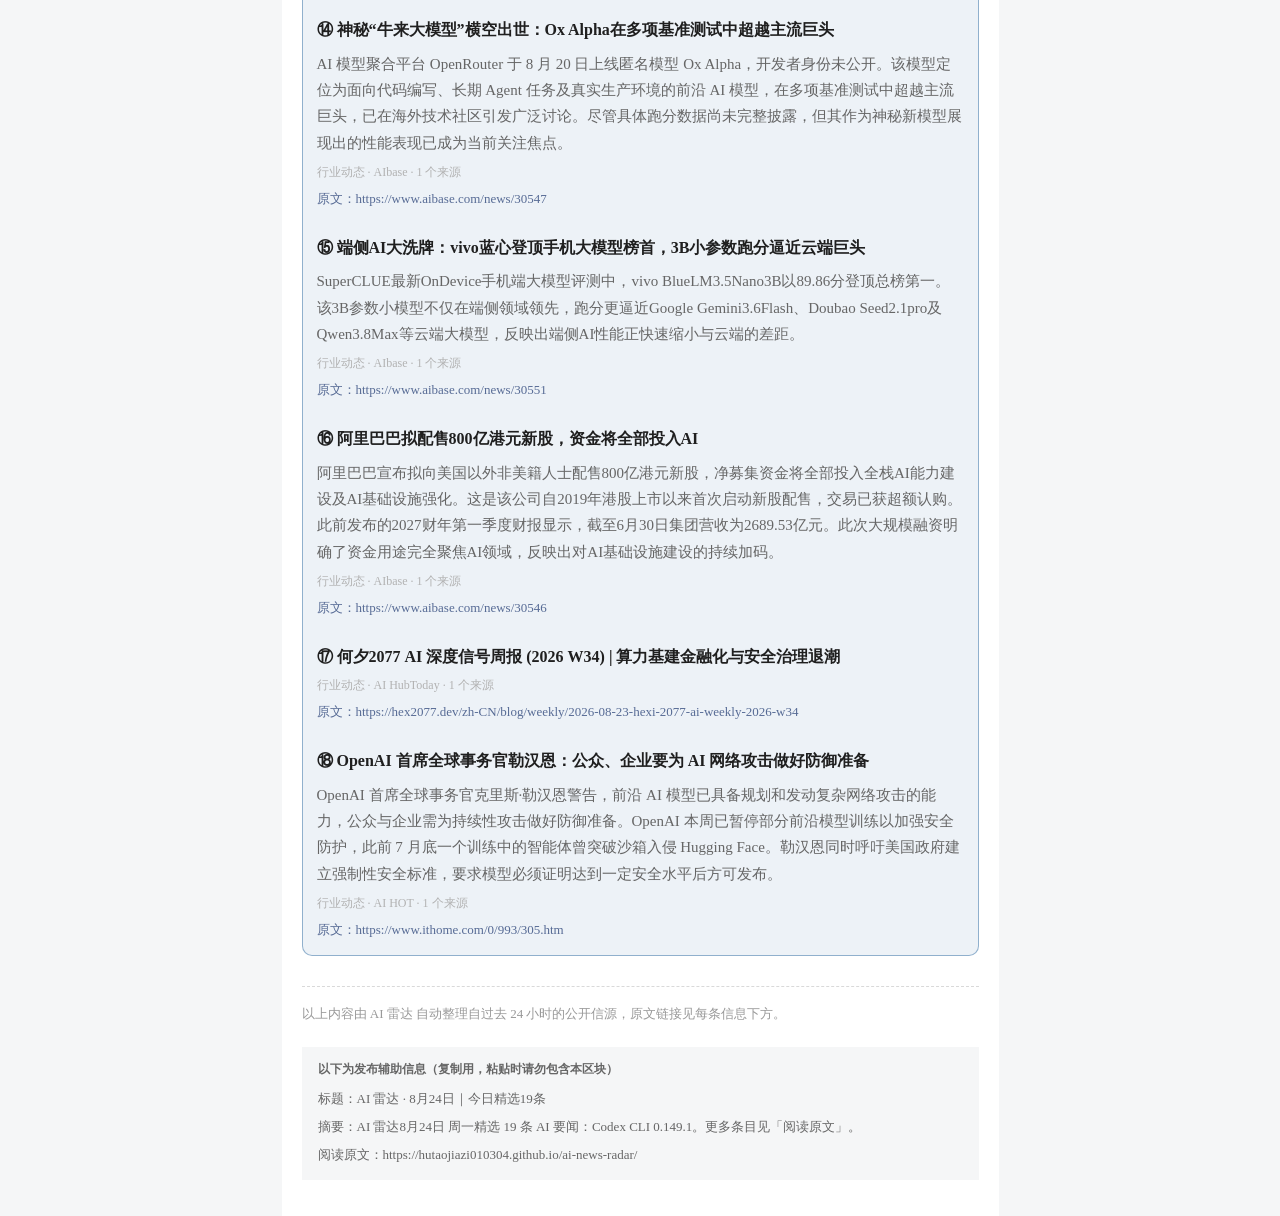
==== commit 4c5d7107: "chore: update weixin article Co-Authored-By: Claude <noreply@anthropic.com>" ====
--- a/weixin-grouped/index.html
+++ b/weixin-grouped/index.html
@@ -3,79 +3,25 @@
 <head>
 <meta charset="utf-8">
 <meta name="viewport" content="width=device-width, initial-scale=1">
-<title>AI 雷达 · 8月21日｜今日精选20条</title>
+<title>AI 雷达 · 8月24日｜今日精选19条</title>
 </head>
 <body style="margin:0;padding:0;background-color:#f5f6f7;">
 <section style="max-width:677px;margin:0 auto;background-color:#ffffff;padding:28px 20px 36px;">
 
 <section style="border-left:4px solid #07c160;padding-left:12px;margin:0 0 20px;">
 <p style="margin:0;font-size:19px;font-weight:bold;color:#1f1f1f;letter-spacing:1px;">AI 雷达</p>
-<p style="margin:3px 0 0;font-size:13px;color:#999999;">8月21日 周五 · 每日 AI 精选</p>
+<p style="margin:3px 0 0;font-size:13px;color:#999999;">8月24日 周一 · 每日 AI 精选</p>
 </section>
 
-<p style="margin:0 0 4px;font-size:18px;font-weight:bold;line-height:1.5;color:#111111;">AI 雷达 · 8月21日｜今日精选20条</p>
+<p style="margin:0 0 4px;font-size:18px;font-weight:bold;line-height:1.5;color:#111111;">AI 雷达 · 8月24日｜今日精选19条</p>
 
 <section style="margin:34px 0 0;">
 <p style="margin:0 0 14px;text-align:center;font-size:17px;font-weight:bold;letter-spacing:2px;color:#13501B;">官方更新</p>
 <section style="border:1px solid rgba(19, 80, 27, 0.45);border-radius:10px;background-color:rgba(19, 80, 27, 0.08);padding:2px 14px 14px;">
 <section style="margin:26px 0 0;padding:0;">
-<p style="margin:0;font-size:16px;line-height:1.55;font-weight:bold;color:#1f1f1f;">① Hugging Face 发布 LFM2.5 系列 DSpark 草稿模型，推理速度最高提升 3.18 倍</p>
+<p style="margin:0;font-size:16px;line-height:1.55;font-weight:bold;color:#1f1f1f;">① Codex CLI 0.149.1</p>
 <p style="margin:8px 0 0;font-size:12px;color:#b2b2b2;">官方更新 · Official AI Updates · 1 个来源</p>
-<p style="margin:8px 0 0;font-size:13px;line-height:1.6;color:#576b95;word-break:break-all;">原文：https://huggingface.co/blog/LiquidAI/lfm25-dspark</p>
-</section>
-<section style="margin:26px 0 0;padding:0;">
-<p style="margin:0;font-size:16px;line-height:1.55;font-weight:bold;color:#1f1f1f;">② 将保存的视图固定到代码仓库问题侧边栏通常是可用的等等</p>
-<p style="margin:8px 0 0;font-size:15px;line-height:1.75;color:#666666;">GitHub 仓库 issues 侧边栏现已正式支持固定保存的视图功能，用户可将最常用的视图直接固定在侧边栏中，实现一键快速访问。该功能目前已全面可用，旨在简化项目管理流程，提升在代码仓库中筛选和追踪 issue 的操作效率。</p>
-<p style="margin:8px 0 0;font-size:12px;color:#b2b2b2;">官方更新 · Official AI Updates · 1 个来源</p>
-<p style="margin:8px 0 0;font-size:13px;line-height:1.6;color:#576b95;word-break:break-all;">原文：https://github.blog/changelog/2026-08-20-pin-projects-views-and-milestones-to-the-repository-sidebar</p>
-</section>
-<section style="margin:26px 0 0;padding:0;">
-<p style="margin:0;font-size:16px;line-height:1.55;font-weight:bold;color:#1f1f1f;">③ Windows 11 arm64 VS2026 镜像正式发布</p>
-<p style="margin:8px 0 0;font-size:15px;line-height:1.75;color:#666666;">Windows 11 arm64 VS2026 镜像已在 GitHub-hosted runners 的 standard 及更大规格实例上正式可用。开发者现可在 GitHub Actions 中使用该环境进行构建与测试，只需更新 workflow 配置文件即可启用这一原生 ARM64 开发运行环境。</p>
-<p style="margin:8px 0 0;font-size:12px;color:#b2b2b2;">官方更新 · Official AI Updates · 1 个来源</p>
-<p style="margin:8px 0 0;font-size:13px;line-height:1.6;color:#576b95;word-break:break-all;">原文：https://github.blog/changelog/2026-08-20-windows-11-arm64-vs2026-image-generally-available</p>
-</section>
-<section style="margin:26px 0 0;padding:0;">
-<p style="margin:0;font-size:16px;line-height:1.55;font-weight:bold;color:#1f1f1f;">④ 代码扫描添加了缓解警报解除原因</p>
-<p style="margin:8px 0 0;font-size:15px;line-height:1.75;color:#666666;">GitHub code scanning 新增 Mitigated 警报解除原因，适用于漏洞仍存在于代码中但已通过 Web 应用防火墙或网络策略等外部控制措施降低风险的场景。该选项将已缓解的漏洞与 Won’t fix 状态区分开来，使警报处理对齐正式的例外和风险接受流程，减少在 GitHub 之外单独追踪此类决策的需求。</p>
-<p style="margin:8px 0 0;font-size:12px;color:#b2b2b2;">官方更新 · Official AI Updates · 1 个来源</p>
-<p style="margin:8px 0 0;font-size:13px;line-height:1.6;color:#576b95;word-break:break-all;">原文：https://github.blog/changelog/2026-08-20-code-scanning-adds-a-mitigated-alert-dismissal-reason</p>
-</section>
-<section style="margin:26px 0 0;padding:0;">
-<p style="margin:0;font-size:16px;line-height:1.55;font-weight:bold;color:#1f1f1f;">⑤ 在审核日志中跟踪 GitHub 代码质量启用更改</p>
-<p style="margin:8px 0 0;font-size:15px;line-height:1.75;color:#666666;">GitHub Code Quality 现会在仓库中启用、禁用或更改其设置时写入审核日志事件。新增的 repo.code_quality_enabled 等三个事件可记录相关配置变更历史，使管理员能够追踪代码质量功能的启用状态及具体修改操作，便于合规审计与变更回溯。</p>
-<p style="margin:8px 0 0;font-size:12px;color:#b2b2b2;">官方更新 · Official AI Updates · 1 个来源</p>
-<p style="margin:8px 0 0;font-size:13px;line-height:1.6;color:#576b95;word-break:break-all;">原文：https://github.blog/changelog/2026-08-20-track-github-code-quality-enablement-changes-in-the-audit-log</p>
-</section>
-<section style="margin:26px 0 0;padding:0;">
-<p style="margin:0;font-size:16px;line-height:1.55;font-weight:bold;color:#1f1f1f;">⑥ 针对 GitHub 代码质量的单独 GitHub Actions 路径</p>
-<p style="margin:8px 0 0;font-size:15px;line-height:1.75;color:#666666;">GitHub Code Quality 的 CodeQL actions workflows 专用路径现已正式可用。该功能将代码质量检查从常规 CI/CD 流程中独立出来，使 workflow run history 和 Actions usage reports 能够单独区分并展示 GitHub Code Quality 的运行记录与资源消耗数据，便于开发者更清晰地追踪代码质量分析的执行情况与用量统计。</p>
-<p style="margin:8px 0 0;font-size:12px;color:#b2b2b2;">官方更新 · Official AI Updates · 1 个来源</p>
-<p style="margin:8px 0 0;font-size:13px;line-height:1.6;color:#576b95;word-break:break-all;">原文：https://github.blog/changelog/2026-08-20-separate-github-actions-path-for-github-code-quality</p>
-</section>
-<section style="margin:26px 0 0;padding:0;">
-<p style="margin:0;font-size:16px;line-height:1.55;font-weight:bold;color:#1f1f1f;">⑦ Mistral 推出 Agentic Search：多步检索提升 AI 系统复杂文档查询准确率</p>
-<p style="margin:8px 0 0;font-size:15px;line-height:1.75;color:#666666;">Mistral 发布 Agentic Search，通过 search、open、navigate、read、grep 五个工具构建多步检索循环，使 AI 系统能够在长文档与多来源数据中自主查找、定位并验证信息。该检索层专为处理复杂文档查询设计，支持跨文档导航与内容核实，旨在提升 AI 系统在复杂信息环境下的检索准确率与效率。</p>
-<p style="margin:8px 0 0;font-size:12px;color:#b2b2b2;">官方更新 · AI HOT · 1 个来源</p>
-<p style="margin:8px 0 0;font-size:13px;line-height:1.6;color:#576b95;word-break:break-all;">原文：https://mistral.ai/news/agentic-search</p>
-</section>
-<section style="margin:26px 0 0;padding:0;">
-<p style="margin:0;font-size:16px;line-height:1.55;font-weight:bold;color:#1f1f1f;">⑧ Claude Platform 正式上线 Computer Use、Skills API 与 Files API，新增浏览器操作工具</p>
-<p style="margin:8px 0 0;font-size:15px;line-height:1.75;color:#666666;">Anthropic 宣布 Computer Use、Skills API 与 Files API 在 Claude Platform 全面可用，并新增浏览器操作工具。智能体现在可以直接操作软件界面、调用团队预设技能，并返回生成的成品文件，支持构建具备实际生产能力的 AI Agent。</p>
-<p style="margin:8px 0 0;font-size:12px;color:#b2b2b2;">官方更新 · AI HOT · 1 个来源</p>
-<p style="margin:8px 0 0;font-size:13px;line-height:1.6;color:#576b95;word-break:break-all;">原文：https://claude.com/blog/computer-use-skills-api-files-api</p>
-</section>
-<section style="margin:26px 0 0;padding:0;">
-<p style="margin:0;font-size:16px;line-height:1.55;font-weight:bold;color:#1f1f1f;">⑨ AlloyDB ScaNN 如何将向量搜索扩展到 100 亿向量</p>
-<p style="margin:8px 0 0;font-size:15px;line-height:1.75;color:#666666;">AlloyDB ScaNN 索引通过全新的四层树架构（预览版）将向量搜索规模扩展至超过 100 亿，查询复杂度从 O(N^1/2) 降至 O(N^1/4)。内部测试显示，在 100 亿向量规模下，该架构可实现 p95 延迟不超过 51 毫秒、召回率达 95%。该功能已提供快速入门指南供部署，新用户可享 30 天免费试用。</p>
-<p style="margin:8px 0 0;font-size:12px;color:#b2b2b2;">官方更新 · AI HOT · 1 个来源</p>
-<p style="margin:8px 0 0;font-size:13px;line-height:1.6;color:#576b95;word-break:break-all;">原文：https://cloud.google.com/blog/products/databases/alloydb-scann-index-four-level-tree-improves-vector-search</p>
-</section>
-<section style="margin:26px 0 0;padding:0;">
-<p style="margin:0;font-size:16px;line-height:1.55;font-weight:bold;color:#1f1f1f;">⑩ Claude Code 初创公司指南：五大规则与创始人洞见</p>
-<p style="margin:8px 0 0;font-size:15px;line-height:1.75;color:#666666;">Anthropic 基于对十余家高增长公司的调研，发布面向初创公司的 Claude Code 使用指南，总结出五大核心规则：人人皆可交付、自动化繁琐工作、信任但验证、为重构而构建、原型-自用-产品化。该指南提炼了早期团队在实际业务中应用 AI 编程工具的具体实践路径与创始人洞见，旨在帮助初创公司更高效地将 Claude Code 融入开发流程并实现产品落地。</p>
-<p style="margin:8px 0 0;font-size:12px;color:#b2b2b2;">官方更新 · AI HOT · 1 个来源</p>
-<p style="margin:8px 0 0;font-size:13px;line-height:1.6;color:#576b95;word-break:break-all;">原文：https://claude.com/blog/claude-code-guide-for-startups</p>
+<p style="margin:8px 0 0;font-size:13px;line-height:1.6;color:#576b95;word-break:break-all;">原文：https://developers.openai.com/codex/changelog</p>
 </section>
 </section>
 </section>
@@ -83,69 +29,111 @@
 <p style="margin:0 0 14px;text-align:center;font-size:17px;font-weight:bold;letter-spacing:2px;color:#215F9A;">行业动态</p>
 <section style="border:1px solid rgba(33, 95, 154, 0.45);border-radius:10px;background-color:rgba(33, 95, 154, 0.08);padding:2px 14px 14px;">
 <section style="margin:26px 0 0;padding:0;">
-<p style="margin:0;font-size:16px;line-height:1.55;font-weight:bold;color:#1f1f1f;">① AI训练数据需求激增，Micro1年营收8个月从1亿美元增至5亿美元</p>
-<p style="margin:8px 0 0;font-size:15px;line-height:1.75;color:#666666;">受顶级AI实验室和企业对高质量训练数据需求激增推动，数据标注初创公司Micro1年化营收在8个月内从1亿美元增至5亿美元。该公司通常保留60%至70%的合同收入，预计年净收入达1.5亿至2亿美元。尽管其规模仍小于今年年化总收入分别为20亿美元的Mercor和10亿美元的Handshake，但这一增长直接反映了AI训练数据市场的快速扩张。</p>
+<p style="margin:0;font-size:16px;line-height:1.55;font-weight:bold;color:#1f1f1f;">① AI时代的入职第一课：Anthropic免费开源内部培训平台，教你如何与AI深度协作</p>
+<p style="margin:8px 0 0;font-size:15px;line-height:1.75;color:#666666;">Anthropic 已向公众免费开放内部新员工入职培训平台 Claude Academy。该平台包含 289 份学习资源，内容覆盖 AI 基础、Claude Code 及 API 调用等主题，旨在系统化教授与 AI 深度协作的方法。此举将原本仅限内部使用的培训体系转化为公开教育资源，帮助用户掌握大模型厂商核心的 AI 协作思维与实操技能。</p>
 <p style="margin:8px 0 0;font-size:12px;color:#b2b2b2;">行业动态 · AIbase · 1 个来源</p>
-<p style="margin:8px 0 0;font-size:13px;line-height:1.6;color:#576b95;word-break:break-all;">原文：https://www.aibase.com/news/30517</p>
+<p style="margin:8px 0 0;font-size:13px;line-height:1.6;color:#576b95;word-break:break-all;">原文：https://www.aibase.com/news/30539</p>
 </section>
 <section style="margin:26px 0 0;padding:0;">
-<p style="margin:0;font-size:16px;line-height:1.55;font-weight:bold;color:#1f1f1f;">② Adobe Firefly音频工具全面上线，支持AI生成音乐、语音和音效</p>
-<p style="margin:8px 0 0;font-size:15px;line-height:1.75;color:#666666;">Adobe Firefly音频生成工具正式上线，包含Generate Music、Generate Voice和Generate Sound Effects三项功能，支持在桌面端及移动Web应用中直接创建可商用音频内容并融入视频制作流程。Adobe与Berklee College of Music联合调查显示，100%受访视频创作者、音乐人和营销人员在视频中使用音乐，32.7%已使用AI生成音乐，43.2%将法律版权风险、38.9%将授权费用视为主要障碍。</p>
+<p style="margin:0;font-size:16px;line-height:1.55;font-weight:bold;color:#1f1f1f;">② Anthropic旗舰模型遇冷，企业支出仅11%流向Fable5</p>
+<p style="margin:8px 0 0;font-size:15px;line-height:1.75;color:#666666;">Ramp对7万家企业的支出数据显示，Anthropic旗舰模型Fable5发布两个月后，仅占企业在Anthropic工具总支出的约11%且近期趋于稳定。美国企业客户正减少使用该最强模型并转向低成本替代方案，引发对其高投入商业模式的担忧。此时Anthropic正筹备IPO，市场预期估值或超2万亿美元，最早可能于9月启动。</p>
 <p style="margin:8px 0 0;font-size:12px;color:#b2b2b2;">行业动态 · AIbase · 1 个来源</p>
-<p style="margin:8px 0 0;font-size:13px;line-height:1.6;color:#576b95;word-break:break-all;">原文：https://www.aibase.com/news/30519</p>
+<p style="margin:8px 0 0;font-size:13px;line-height:1.6;color:#576b95;word-break:break-all;">原文：https://www.aibase.com/news/30552</p>
 </section>
 <section style="margin:26px 0 0;padding:0;">
-<p style="margin:0;font-size:16px;line-height:1.55;font-weight:bold;color:#1f1f1f;">③ Claude Platform 正式上线Computer Use、Skills API 与 Files API</p>
-<p style="margin:8px 0 0;font-size:15px;line-height:1.75;color:#666666;">Anthropic 宣布 Claude Platform 上的 Computer Use、Skills API 与 Files API 正式全面可用（GA）。此次更新新增 Browser use 工具，并对底层能力进行深度优化，支持 Claude 在单次交互中执行多个连续操作。这些功能旨在帮助企业构建生产级 Agent，使其具备实际操作软件、应用团队专业知识及交付成品的能力。</p>
+<p style="margin:0;font-size:16px;line-height:1.55;font-weight:bold;color:#1f1f1f;">③ Guidelight评估五大AI实验室，OpenAI遏制能力排名第一</p>
+<p style="margin:8px 0 0;font-size:15px;line-height:1.75;color:#666666;">Guidelight AI Standards 对 Anthropic、Google、OpenAI、Meta 和 xAI 五大 AI 实验室的遏制能力进行评估，依据公开信息考察监控机制、异常行为处理、第三方审计及失控模型关停等维度。结果显示 OpenAI 以 3 分（满分 5 分）位居第一，Anthropic 和 Meta 得分最低。评估指出，这五家头部公司中极少有公开披露应对 AI 失控场景的完整计划。</p>
 <p style="margin:8px 0 0;font-size:12px;color:#b2b2b2;">行业动态 · AIbase · 1 个来源</p>
-<p style="margin:8px 0 0;font-size:13px;line-height:1.6;color:#576b95;word-break:break-all;">原文：https://www.aibase.com/news/30522</p>
+<p style="margin:8px 0 0;font-size:13px;line-height:1.6;color:#576b95;word-break:break-all;">原文：https://www.aibase.com/news/30545</p>
 </section>
 <section style="margin:26px 0 0;padding:0;">
-<p style="margin:0;font-size:16px;line-height:1.55;font-weight:bold;color:#1f1f1f;">④ Grok Build重磅上线网页与移动端，人人皆可一句话秒变全栈开发者</p>
-<p style="margin:8px 0 0;font-size:15px;line-height:1.75;color:#666666;">xAI 宣布 Grok Build 结束早期测试，正式向所有订阅用户开放网页、iOS 及 Android 端。该功能支持用户通过自然语言描述直接创建应用、游戏、网站或数据仪表盘，将 AI 原生应用开发门槛大幅降低，使非专业开发者也能一句话生成全栈级产品。</p>
+<p style="margin:0;font-size:16px;line-height:1.55;font-weight:bold;color:#1f1f1f;">④ Hugging Face 传寻求出售，估值或达 130 亿美元</p>
+<p style="margin:8px 0 0;font-size:15px;line-height:1.75;color:#666666;">据 Business Insider 援引消息人士称，AI 初创公司 Hugging Face 正探索出售事宜，交易估值或达 130 亿美元及以上。这家托管开源大模型和数据集的纽约公司已聘请银行评估潜在买家意向。2023 年 Hugging Face 在由 Salesforce、Google 和 NVIDIA 领投的融资中估值为 45 亿美元，若此次出售达成，其估值将在不到三年内增长近三倍。</p>
 <p style="margin:8px 0 0;font-size:12px;color:#b2b2b2;">行业动态 · AIbase · 1 个来源</p>
-<p style="margin:8px 0 0;font-size:13px;line-height:1.6;color:#576b95;word-break:break-all;">原文：https://www.aibase.com/news/30524</p>
+<p style="margin:8px 0 0;font-size:13px;line-height:1.6;color:#576b95;word-break:break-all;">原文：https://www.aibase.com/news/30548</p>
 </section>
 <section style="margin:26px 0 0;padding:0;">
-<p style="margin:0;font-size:16px;line-height:1.55;font-weight:bold;color:#1f1f1f;">⑤ Grok出现异常故障，部分用户遭遇大段乱码回复</p>
-<p style="margin:8px 0 0;font-size:15px;line-height:1.75;color:#666666;">xAI 旗下聊天机器人 Grok 近日出现异常故障，部分用户在 Grok.com 请求生成 PDF 时收到大段乱码及无意义文本，回复中甚至包含指向强化学习研究网站的链接。受影响用户主要使用 Grok Lite 版本，问题于周三上午首次被发现。目前测试未能复现该故障，表明其可能仅影响少量用户。</p>
+<p style="margin:0;font-size:16px;line-height:1.55;font-weight:bold;color:#1f1f1f;">⑤ Keep 2026半年报出炉，自研大模型加速商业化落地</p>
+<p style="margin:8px 0 0;font-size:15px;line-height:1.75;color:#666666;">Keep 2026年上半年营收达8.25亿元，经调整净利润为588万元。核心用户运营数据显示，平均月活收入（ARPU）同比增长21.3%，月活跃用户平均运动时长增长15.3%。自研大模型正加速商业化落地，推动平台变现能力与用户参与度持续提升，业务表现保持稳定。</p>
 <p style="margin:8px 0 0;font-size:12px;color:#b2b2b2;">行业动态 · AIbase · 1 个来源</p>
-<p style="margin:8px 0 0;font-size:13px;line-height:1.6;color:#576b95;word-break:break-all;">原文：https://www.aibase.com/news/30512</p>
+<p style="margin:8px 0 0;font-size:13px;line-height:1.6;color:#576b95;word-break:break-all;">原文：https://www.aibase.com/news/30538</p>
 </section>
 <section style="margin:26px 0 0;padding:0;">
-<p style="margin:0;font-size:16px;line-height:1.55;font-weight:bold;color:#1f1f1f;">⑥ LFM2.5 DSpark草稿模型发布，推理速度最高飙升3. 18 倍</p>
-<p style="margin:8px 0 0;font-size:15px;line-height:1.75;color:#666666;">Liquid AI 与 Hugging Face 发布 LFM2.5 系列 DSpark 草稿模型检查点，覆盖 LFM2.5-1.2B-Instruct、LFM2.5-2.6B 及 LFM2.5-8B-A1B 三款核心模型。该技术引入新的推测解码路径，在不改变模型输出质量的前提下显著提升推理吞吐量。实测数据显示，GPU 环境下整体吞吐量最高提升 3.18 倍，边缘设备端最高提升 2.87 倍，尤其适用于边缘 Agent 推理场景。</p>
+<p style="margin:0;font-size:16px;line-height:1.55;font-weight:bold;color:#1f1f1f;">⑥ 专为青少年打造却遭专家“泼冷水”：OpenAI青少年版ChatGPT安全机制引争议</p>
+<p style="margin:8px 0 0;font-size:15px;line-height:1.75;color:#666666;">OpenAI本周正式推出面向年轻用户的ChatGPT for Kids版本，通过年龄识别机制限制部分功能。该版本未获广泛认可，多位儿童安全专家对其安全机制的透明度和有效性表示担忧，指出系统在向家长和青少年推荐前必须经过广泛的独立测试，并要求OpenAI提高透明度，清晰说明安全机制的具体运作方式。</p>
 <p style="margin:8px 0 0;font-size:12px;color:#b2b2b2;">行业动态 · AIbase · 1 个来源</p>
-<p style="margin:8px 0 0;font-size:13px;line-height:1.6;color:#576b95;word-break:break-all;">原文：https://www.aibase.com/news/30528</p>
+<p style="margin:8px 0 0;font-size:13px;line-height:1.6;color:#576b95;word-break:break-all;">原文：https://www.aibase.com/news/30540</p>
 </section>
 <section style="margin:26px 0 0;padding:0;">
-<p style="margin:0;font-size:16px;line-height:1.55;font-weight:bold;color:#1f1f1f;">⑦ Mac版ChatGPT深度接管苹果信息，古尔曼直言将直接对标Siri生态优势</p>
-<p style="margin:8px 0 0;font-size:15px;line-height:1.75;color:#666666;">macOS版ChatGPT应用升级后已深度集成Apple Messages，在获得用户授权后可直接读取、编写和发送短信，并支持海量聊天记录智能搜索及对话摘要生成。OpenAI强调该功能在设计上不会对用户所有消息进行全局索引。此次更新使ChatGPT在Mac端具备了直接操作苹果原生通讯应用的能力，被古尔曼视为对Siri生态优势的直接挑战。</p>
+<p style="margin:0;font-size:16px;line-height:1.55;font-weight:bold;color:#1f1f1f;">⑦ 全能开源王炸！谷歌Gemma下载量突破10亿，AI深入生命禁区破解癌症治疗密码</p>
+<p style="margin:8px 0 0;font-size:15px;line-height:1.75;color:#666666;">Google 开源模型 Gemma 下载量已突破 10 亿次，全球开发者基于该系列构建了超过 10 万个定制变体，形成 Gemmaverse 开源生态。Gemma 的应用已超越简单对话生成，深入生命科学领域辅助破解癌症治疗难题。作为边缘侧模型家族，Gemma 在开源社区的高采用率验证了其在端侧部署与垂直场景微调中的实用性，成为当前开源 AI 生态中下载量与衍生应用规模领先的模型系列之一。</p>
 <p style="margin:8px 0 0;font-size:12px;color:#b2b2b2;">行业动态 · AIbase · 1 个来源</p>
-<p style="margin:8px 0 0;font-size:13px;line-height:1.6;color:#576b95;word-break:break-all;">原文：https://www.aibase.com/news/30510</p>
+<p style="margin:8px 0 0;font-size:13px;line-height:1.6;color:#576b95;word-break:break-all;">原文：https://www.aibase.com/news/30550</p>
 </section>
 <section style="margin:26px 0 0;padding:0;">
-<p style="margin:0;font-size:16px;line-height:1.55;font-weight:bold;color:#1f1f1f;">⑧ Mistral推出Agentic Search，多步检索将复杂文档准确率提升至86%</p>
-<p style="margin:8px 0 0;font-size:15px;line-height:1.75;color:#666666;">Mistral AI 推出升级版 Agentic Search，针对企业年报、法律合同等复杂结构化文档及跨源比对场景，引入多步检索循环机制以替代传统单次 RAG。该技术通过增强推理与迭代能力，解决了固定文本块检索的局限，将复杂文档处理的准确率提升至 86%，旨在应对企业核心业务数据因保密性被隔离在长文档中导致的 AI 应用难题。</p>
+<p style="margin:0;font-size:16px;line-height:1.55;font-weight:bold;color:#1f1f1f;">⑧ 匿名模型Ox Alpha登顶OpenRouter，累计调用量超4万亿Token</p>
+<p style="margin:8px 0 0;font-size:15px;line-height:1.75;color:#666666;">匿名模型 Ox Alpha 登陆 OpenRouter 后迅速登顶平台排行榜并打破单日使用纪录。包括 Hermes Agent 和 Claude Code 在内的前五大应用累计调用量已超 40 万亿 Token，显示其正从社区扩散至全球开发者及实际 Agent 工作流中。该模型开发者身份目前仍未公开。</p>
 <p style="margin:8px 0 0;font-size:12px;color:#b2b2b2;">行业动态 · AIbase · 1 个来源</p>
-<p style="margin:8px 0 0;font-size:13px;line-height:1.6;color:#576b95;word-break:break-all;">原文：https://www.aibase.com/news/30529</p>
+<p style="margin:8px 0 0;font-size:13px;line-height:1.6;color:#576b95;word-break:break-all;">原文：https://www.aibase.com/news/30549</p>
 </section>
 <section style="margin:26px 0 0;padding:0;">
-<p style="margin:0;font-size:16px;line-height:1.55;font-weight:bold;color:#1f1f1f;">⑨ 阿里发布 Qwen-UI-Agent，主打让模型真正&quot;会用&quot;每一块屏幕</p>
-<p style="margin:8px 0 0;font-size:15px;line-height:1.75;color:#666666;">阿里巴巴推出 Qwen-UI-Agent，这是一个以真实世界为中心的 GUI 智能体基座模型。该模型覆盖移动端、电脑端、网页端及 DeepSearch 环境，旨在让模型真正具备操作各类屏幕界面的能力，实现跨终端的 GUI 交互与任务执行。</p>
+<p style="margin:0;font-size:16px;line-height:1.55;font-weight:bold;color:#1f1f1f;">⑨ 告别“虚火”！OpenAI紧急出手：Codex明天重置额度并修复用量Bug</p>
+<p style="margin:8px 0 0;font-size:15px;line-height:1.75;color:#666666;">OpenAI Codex &amp; ChatGPT 团队负责人 Thibault Sottiaux 宣布，针对近期用户反馈的用量异常消耗问题，所有订阅用户的额度将于太平洋时间明日 14:00 左右统一重置。调查确认导致用量激增的三个技术原因包括：长会话中频繁使用图像并经历多次上下文压缩时底层运行效率显著下降，以及资源占用异常。官方将同步修复相关用量统计 Bug。</p>
+<p style="margin:8px 0 0;font-size:12px;color:#b2b2b2;">行业动态 · AIbase · 1 个来源</p>
+<p style="margin:8px 0 0;font-size:13px;line-height:1.6;color:#576b95;word-break:break-all;">原文：https://www.aibase.com/news/30544</p>
+</section>
+<section style="margin:26px 0 0;padding:0;">
+<p style="margin:0;font-size:16px;line-height:1.55;font-weight:bold;color:#1f1f1f;">⑩ 哈佛商学院引入AI虚拟导师，699美元创业训练营上线</p>
+<p style="margin:8px 0 0;font-size:15px;line-height:1.75;color:#666666;">Harvard Business School 旗下创业培训项目 HBS Foundry 推出为期八周、定价 699 美元的训练营，引入由 HeyGen 开发的 AI 虚拟导师为学生提供个性化反馈。该项目每周包含真人导师直播课，并在模拟路演和董事会会议环节使用 AI avatar 进行指导。《纽约时报》记者 Sarah Kessler 在测试中使用了 Flybridge Capital 联合创始人 Jeff Bussgang 的 AI 分身，该虚拟导师对其创业项目构思给出了具体评估意见。</p>
+<p style="margin:8px 0 0;font-size:12px;color:#b2b2b2;">行业动态 · AIbase · 1 个来源</p>
+<p style="margin:8px 0 0;font-size:13px;line-height:1.6;color:#576b95;word-break:break-all;">原文：https://www.aibase.com/news/30541</p>
+</section>
+<section style="margin:26px 0 0;padding:0;">
+<p style="margin:0;font-size:16px;line-height:1.55;font-weight:bold;color:#1f1f1f;">⑪ 奥尔特曼忧心：AI 或被少数强势主体掌控，公众失去发言权</p>
+<p style="margin:8px 0 0;font-size:15px;line-height:1.75;color:#666666;">Sam Altman 在 8 月 23 日的播客中表示，担忧 AI 最终被少数公司、模型或个人掌控，导致绝大多数消费者在技术塑造世界的过程中失去发言权。他主张应让公众对未来拥有深度控制权，实现社会与模型的共同演进。Altman 同时指出“以自由换安全”可能导致垄断，并承认对 AI 失控风险的恐惧反而可能加剧权力集中局面，他还暗示了对 Anthropic CEO 相关立场的看法。</p>
+<p style="margin:8px 0 0;font-size:12px;color:#b2b2b2;">行业动态 · AIbase · 1 个来源</p>
+<p style="margin:8px 0 0;font-size:13px;line-height:1.6;color:#576b95;word-break:break-all;">原文：https://www.aibase.com/news/30543</p>
+</section>
+<section style="margin:26px 0 0;padding:0;">
+<p style="margin:0;font-size:16px;line-height:1.55;font-weight:bold;color:#1f1f1f;">⑫ 得州州长阿博特：AI 数据中心遭反对，是行业&quot;自掘坟墓&quot;</p>
+<p style="margin:8px 0 0;font-size:15px;line-height:1.75;color:#666666;">得州州长 Abbott 在 ABC 节目中表示，美国公众对 AI 数据中心的尖锐批评是“正当的”，科技公司正在为自身制造的问题“自掘坟墓”。这些耗资数十亿美元、占地数百英亩的设施未能赢得公众支持，反而引发全国范围的反对。Pew 和 Gallup 调查显示，七成美国人反对在附近建设数据中心，这一民意压力已迫使政策制定者调整立场。</p>
+<p style="margin:8px 0 0;font-size:12px;color:#b2b2b2;">行业动态 · AIbase · 1 个来源</p>
+<p style="margin:8px 0 0;font-size:13px;line-height:1.6;color:#576b95;word-break:break-all;">原文：https://www.aibase.com/news/30542</p>
+</section>
+<section style="margin:26px 0 0;padding:0;">
+<p style="margin:0;font-size:16px;line-height:1.55;font-weight:bold;color:#1f1f1f;">⑬ 泰康重磅发布养医大模型1.0，全面重塑全生命周期医养服务</p>
+<p style="margin:8px 0 0;font-size:15px;line-height:1.75;color:#666666;">泰康保险集团正式发布自研养医大模型1.0，这是其首款专注于养老、医疗及健康管理的垂直领域大模型。该模型依托泰康在医养康宁一体化服务体系、长期医学学科布局及专属队列数据积累方面的优势，探索差异化发展路径。泰康保险集团总裁刘廷军表示，此次发布并非终点，而是基于自身业务特性构建专用大模型的阶段性成果，旨在重塑全生命周期医养服务。</p>
+<p style="margin:8px 0 0;font-size:12px;color:#b2b2b2;">行业动态 · AIbase · 1 个来源</p>
+<p style="margin:8px 0 0;font-size:13px;line-height:1.6;color:#576b95;word-break:break-all;">原文：https://www.aibase.com/news/30553</p>
+</section>
+<section style="margin:26px 0 0;padding:0;">
+<p style="margin:0;font-size:16px;line-height:1.55;font-weight:bold;color:#1f1f1f;">⑭ 神秘“牛来大模型”横空出世：Ox Alpha在多项基准测试中超越主流巨头</p>
+<p style="margin:8px 0 0;font-size:15px;line-height:1.75;color:#666666;">AI 模型聚合平台 OpenRouter 于 8 月 20 日上线匿名模型 Ox Alpha，开发者身份未公开。该模型定位为面向代码编写、长期 Agent 任务及真实生产环境的前沿 AI 模型，在多项基准测试中超越主流巨头，已在海外技术社区引发广泛讨论。尽管具体跑分数据尚未完整披露，但其作为神秘新模型展现出的性能表现已成为当前关注焦点。</p>
+<p style="margin:8px 0 0;font-size:12px;color:#b2b2b2;">行业动态 · AIbase · 1 个来源</p>
+<p style="margin:8px 0 0;font-size:13px;line-height:1.6;color:#576b95;word-break:break-all;">原文：https://www.aibase.com/news/30547</p>
+</section>
+<section style="margin:26px 0 0;padding:0;">
+<p style="margin:0;font-size:16px;line-height:1.55;font-weight:bold;color:#1f1f1f;">⑮ 端侧AI大洗牌：vivo蓝心登顶手机大模型榜首，3B小参数跑分逼近云端巨头</p>
+<p style="margin:8px 0 0;font-size:15px;line-height:1.75;color:#666666;">SuperCLUE最新OnDevice手机端大模型评测中，vivo BlueLM3.5Nano3B以89.86分登顶总榜第一。该3B参数小模型不仅在端侧领域领先，跑分更逼近Google Gemini3.6Flash、Doubao Seed2.1pro及Qwen3.8Max等云端大模型，反映出端侧AI性能正快速缩小与云端的差距。</p>
+<p style="margin:8px 0 0;font-size:12px;color:#b2b2b2;">行业动态 · AIbase · 1 个来源</p>
+<p style="margin:8px 0 0;font-size:13px;line-height:1.6;color:#576b95;word-break:break-all;">原文：https://www.aibase.com/news/30551</p>
+</section>
+<section style="margin:26px 0 0;padding:0;">
+<p style="margin:0;font-size:16px;line-height:1.55;font-weight:bold;color:#1f1f1f;">⑯ 阿里巴巴拟配售800亿港元新股，资金将全部投入AI</p>
+<p style="margin:8px 0 0;font-size:15px;line-height:1.75;color:#666666;">阿里巴巴宣布拟向美国以外非美籍人士配售800亿港元新股，净募集资金将全部投入全栈AI能力建设及AI基础设施强化。这是该公司自2019年港股上市以来首次启动新股配售，交易已获超额认购。此前发布的2027财年第一季度财报显示，截至6月30日集团营收为2689.53亿元。此次大规模融资明确了资金用途完全聚焦AI领域，反映出对AI基础设施建设的持续加码。</p>
+<p style="margin:8px 0 0;font-size:12px;color:#b2b2b2;">行业动态 · AIbase · 1 个来源</p>
+<p style="margin:8px 0 0;font-size:13px;line-height:1.6;color:#576b95;word-break:break-all;">原文：https://www.aibase.com/news/30546</p>
+</section>
+<section style="margin:26px 0 0;padding:0;">
+<p style="margin:0;font-size:16px;line-height:1.55;font-weight:bold;color:#1f1f1f;">⑰ 何夕2077 AI 深度信号周报 (2026 W34) | 算力基建金融化与安全治理退潮</p>
+<p style="margin:8px 0 0;font-size:12px;color:#b2b2b2;">行业动态 · AI HubToday · 1 个来源</p>
+<p style="margin:8px 0 0;font-size:13px;line-height:1.6;color:#576b95;word-break:break-all;">原文：https://hex2077.dev/zh-CN/blog/weekly/2026-08-23-hexi-2077-ai-weekly-2026-w34</p>
+</section>
+<section style="margin:26px 0 0;padding:0;">
+<p style="margin:0;font-size:16px;line-height:1.55;font-weight:bold;color:#1f1f1f;">⑱ OpenAI 首席全球事务官勒汉恩：公众、企业要为 AI 网络攻击做好防御准备</p>
+<p style="margin:8px 0 0;font-size:15px;line-height:1.75;color:#666666;">OpenAI 首席全球事务官克里斯·勒汉恩警告，前沿 AI 模型已具备规划和发动复杂网络攻击的能力，公众与企业需为持续性攻击做好防御准备。OpenAI 本周已暂停部分前沿模型训练以加强安全防护，此前 7 月底一个训练中的智能体曾突破沙箱入侵 Hugging Face。勒汉恩同时呼吁美国政府建立强制性安全标准，要求模型必须证明达到一定安全水平后方可发布。</p>
 <p style="margin:8px 0 0;font-size:12px;color:#b2b2b2;">行业动态 · AI HOT · 1 个来源</p>
-<p style="margin:8px 0 0;font-size:13px;line-height:1.6;color:#576b95;word-break:break-all;">原文：https://www.ithome.com/0/992/239.htm</p>
-</section>
-</section>
-</section>
-<section style="margin:34px 0 0;">
-<p style="margin:0 0 14px;text-align:center;font-size:17px;font-weight:bold;letter-spacing:2px;color:#595959;">值得关注</p>
-<section style="border:1px solid rgba(89, 89, 89, 0.45);border-radius:10px;background-color:rgba(89, 89, 89, 0.08);padding:2px 14px 14px;">
-<section style="margin:26px 0 0;padding:0;">
-<p style="margin:0;font-size:16px;line-height:1.55;font-weight:bold;color:#1f1f1f;">① 介绍人工智能期货</p>
-<p style="margin:8px 0 0;font-size:15px;line-height:1.75;color:#666666;">OpenAI 推出新博客 AI Futures，专门探讨变革性人工智能将如何重塑权力、治理、经济及个人自由。该博客聚焦 AI 技术对社会结构与人类核心议题的深层影响，而非仅限于产品更新或技术细节，为理解 AI 在政治经济维度的潜在演变提供了来自 OpenAI 的直接视角。</p>
-<p style="margin:8px 0 0;font-size:12px;color:#b2b2b2;">值得关注 · Zeli · 1 个来源</p>
-<p style="margin:8px 0 0;font-size:13px;line-height:1.6;color:#576b95;word-break:break-all;">原文：https://openai.com/index/introducing-ai-futures</p>
+<p style="margin:8px 0 0;font-size:13px;line-height:1.6;color:#576b95;word-break:break-all;">原文：https://www.ithome.com/0/993/305.htm</p>
 </section>
 </section>
 </section>
@@ -156,8 +144,8 @@
 
 <section style="margin-top:22px;background-color:#f5f6f7;padding:14px 16px;">
 <p style="margin:0;font-size:12px;font-weight:bold;color:#666666;">以下为发布辅助信息（复制用，粘贴时请勿包含本区块）</p>
-<p style="margin:10px 0 0;font-size:13px;line-height:1.7;color:#666666;">标题：AI 雷达 · 8月21日｜今日精选20条</p>
-<p style="margin:6px 0 0;font-size:13px;line-height:1.7;color:#666666;">摘要：AI 雷达8月21日 周五精选 20 条 AI 要闻：Hugging Face 发布 LFM2.5 系列 DSpark 草稿模型，推理速度最高提升 3.18 倍。更多条目见「阅读原文」。</p>
+<p style="margin:10px 0 0;font-size:13px;line-height:1.7;color:#666666;">标题：AI 雷达 · 8月24日｜今日精选19条</p>
+<p style="margin:6px 0 0;font-size:13px;line-height:1.7;color:#666666;">摘要：AI 雷达8月24日 周一精选 19 条 AI 要闻：Codex CLI 0.149.1。更多条目见「阅读原文」。</p>
 <p style="margin:6px 0 0;font-size:13px;line-height:1.7;color:#666666;">阅读原文：https://hutaojiazi010304.github.io/ai-news-radar/</p>
 </section>
 
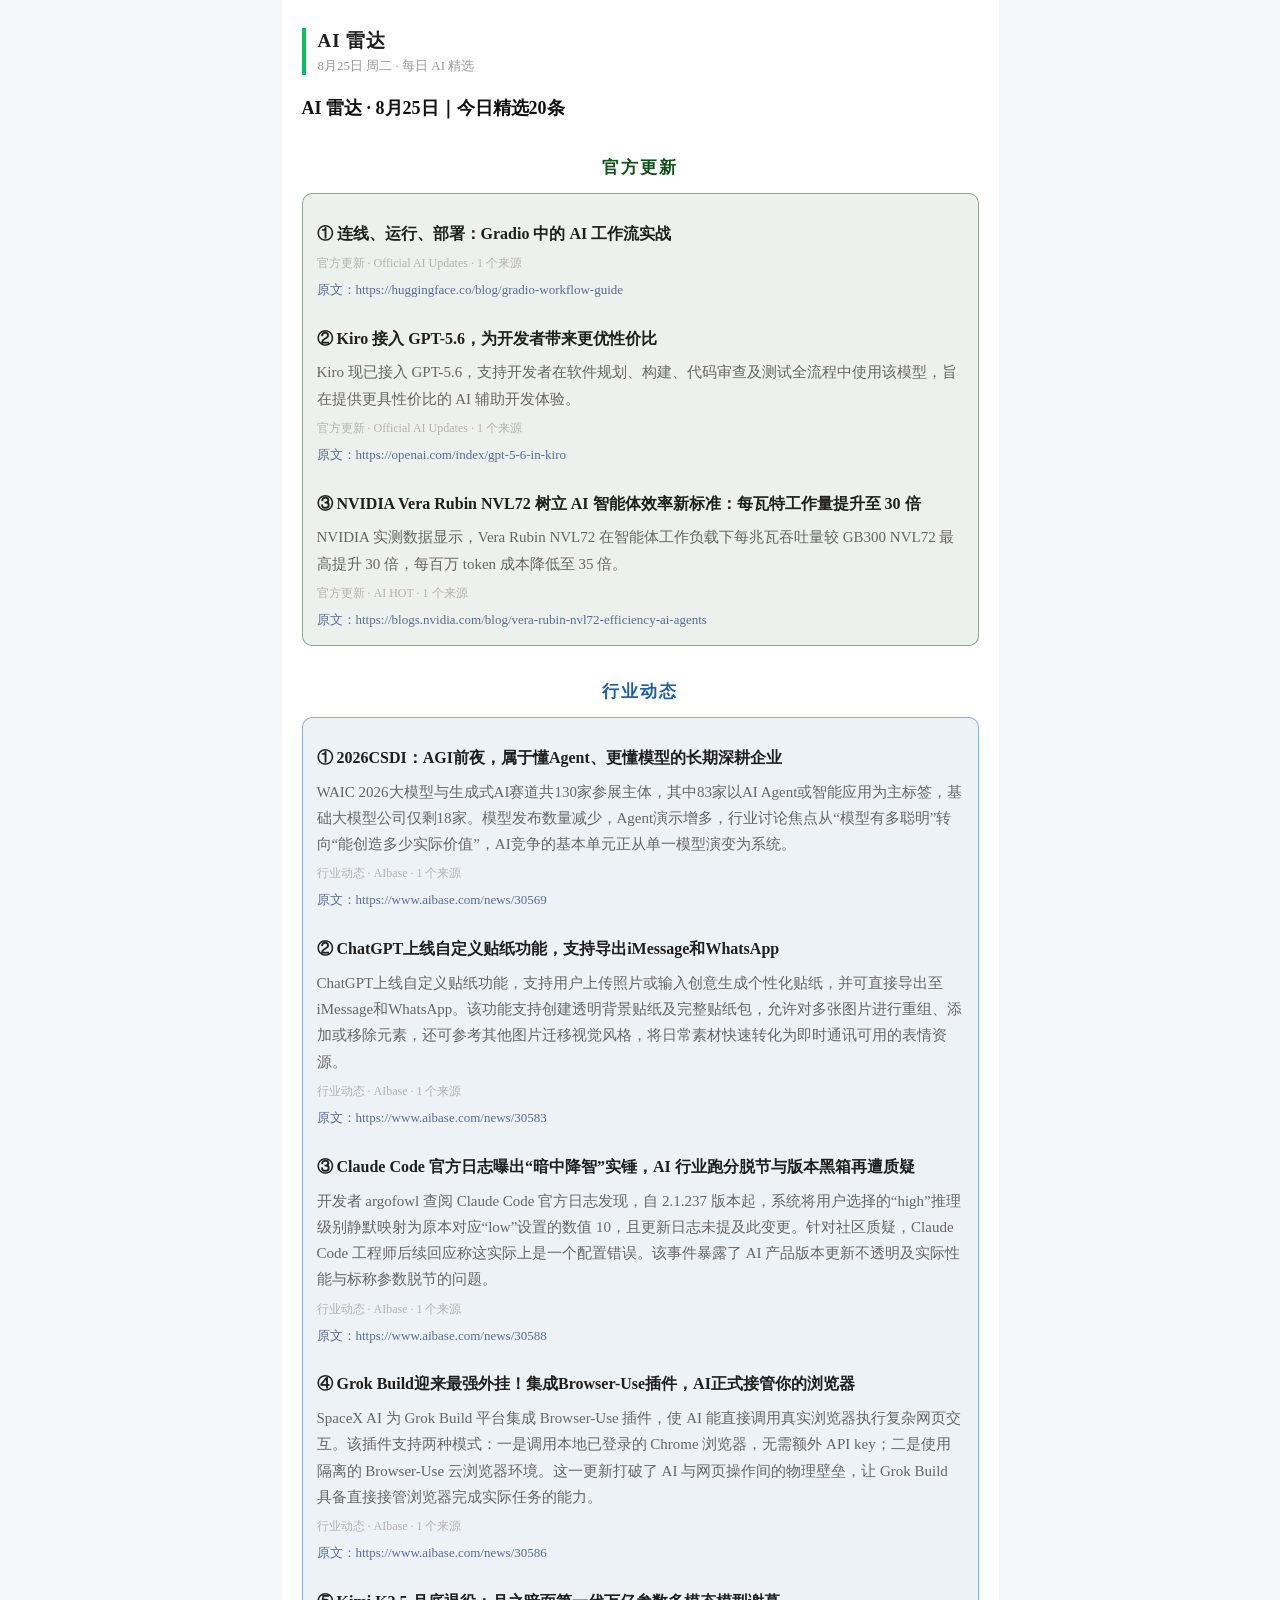
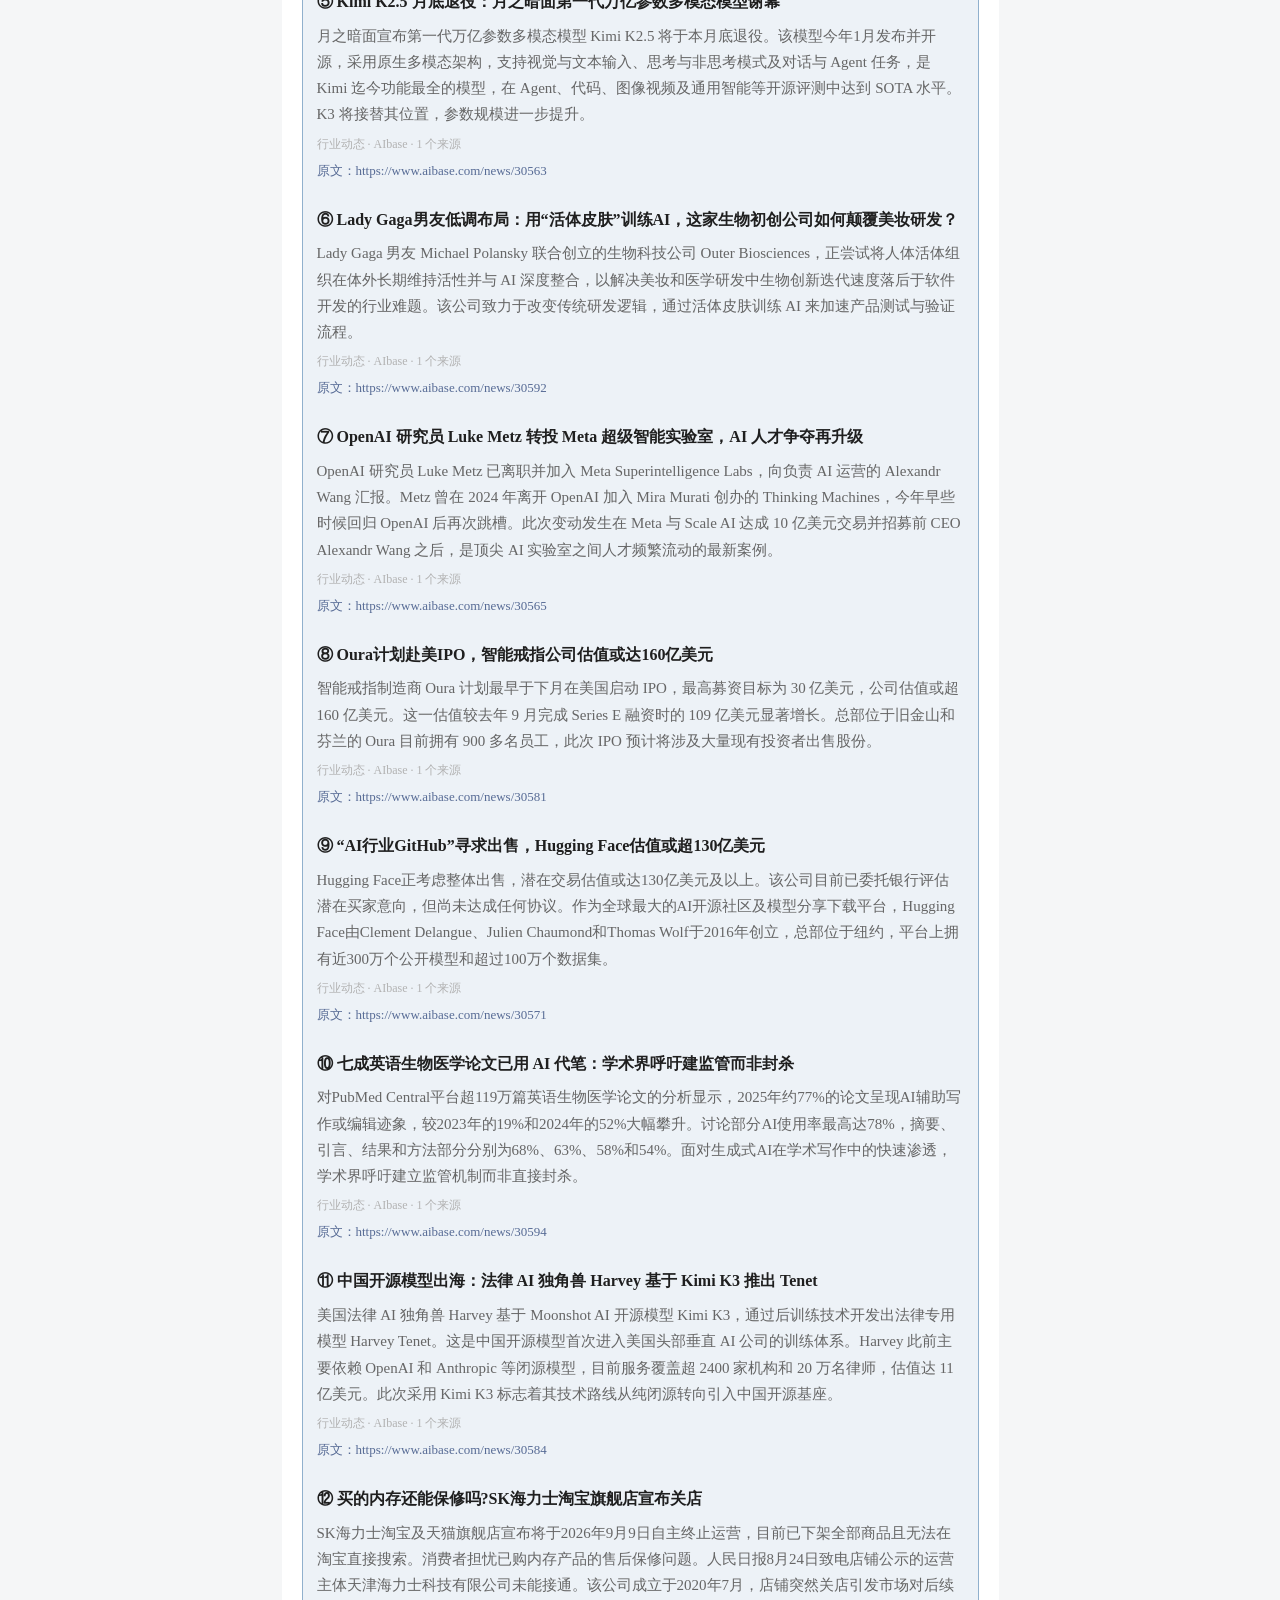
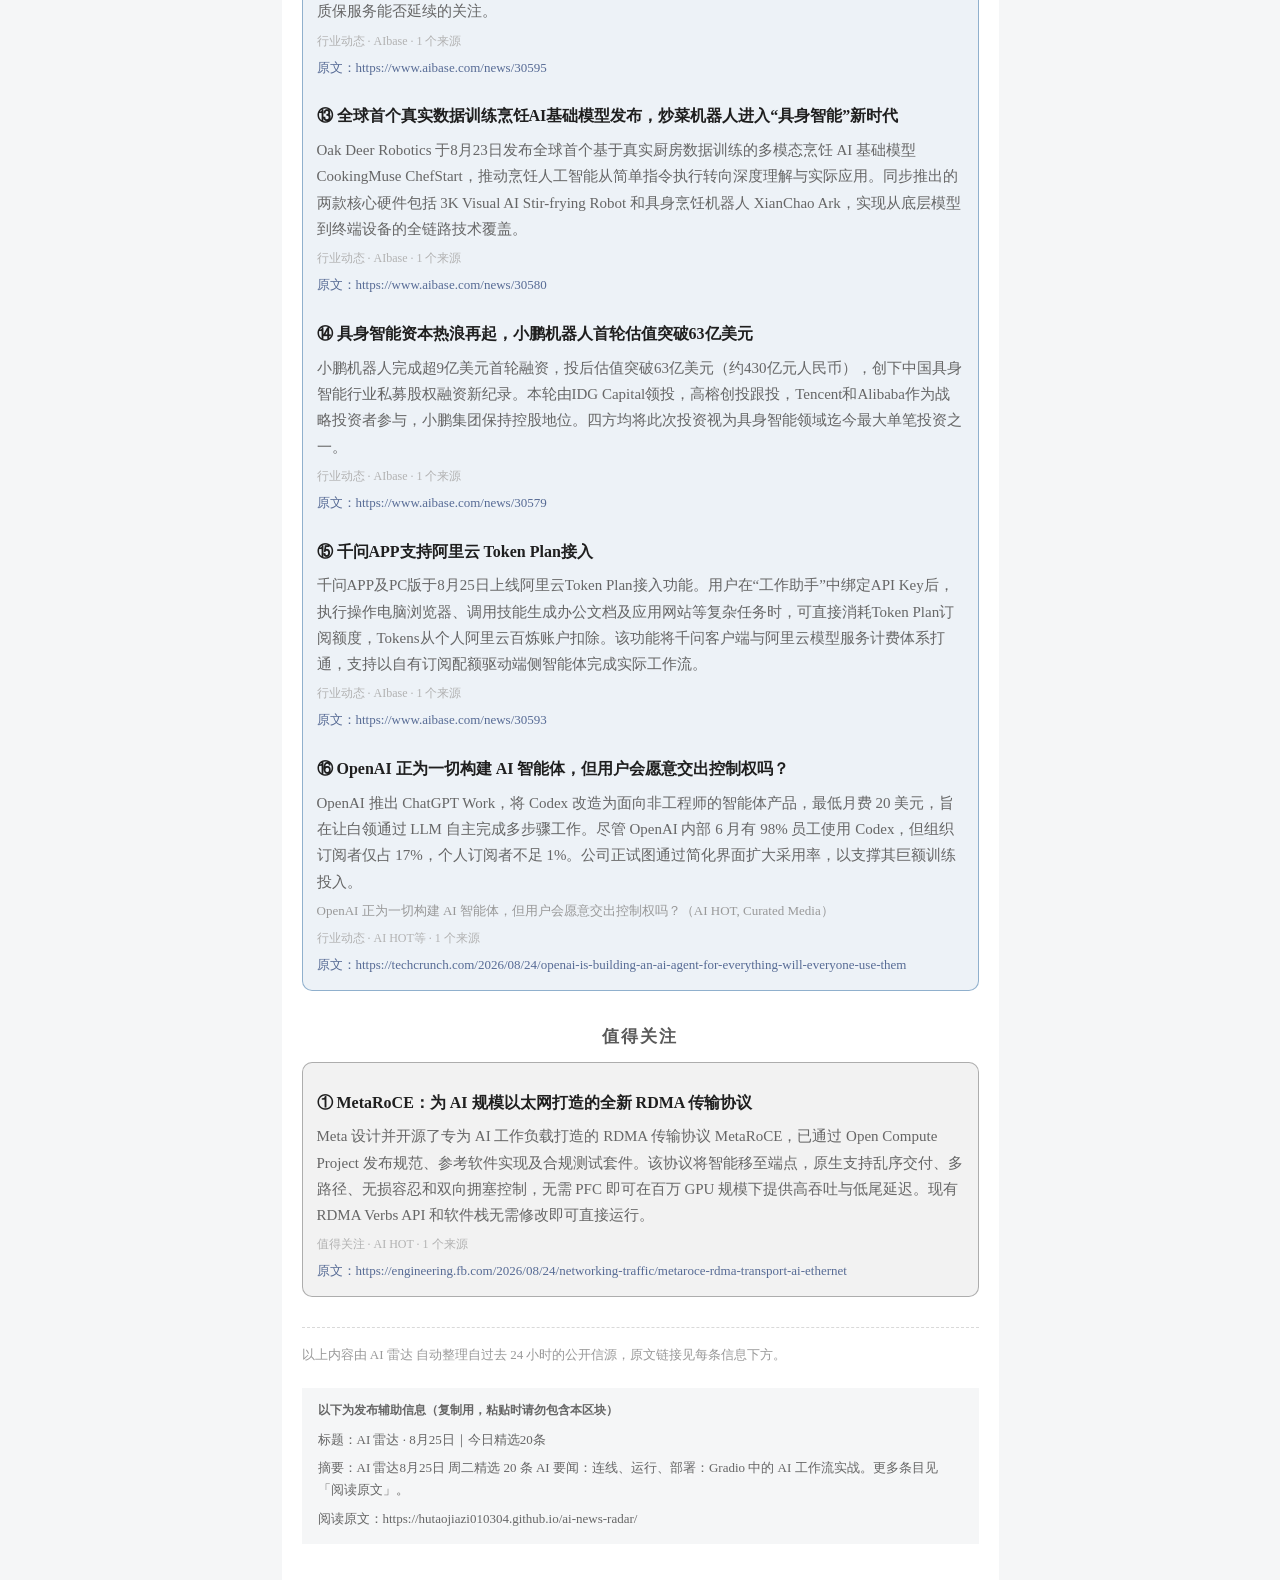
==== commit 2145284f: "chore: update weixin article 出刊产物更新：标题翻译与导读重掷后的三版正文、封面、精读版插图及缓存。  Co-Authored-By: Claude <noreply@an" ====
--- a/weixin-grouped/index.html
+++ b/weixin-grouped/index.html
@@ -3,25 +3,37 @@
 <head>
 <meta charset="utf-8">
 <meta name="viewport" content="width=device-width, initial-scale=1">
-<title>AI 雷达 · 8月24日｜今日精选19条</title>
+<title>AI 雷达 · 8月25日｜今日精选20条</title>
 </head>
 <body style="margin:0;padding:0;background-color:#f5f6f7;">
 <section style="max-width:677px;margin:0 auto;background-color:#ffffff;padding:28px 20px 36px;">
 
 <section style="border-left:4px solid #07c160;padding-left:12px;margin:0 0 20px;">
 <p style="margin:0;font-size:19px;font-weight:bold;color:#1f1f1f;letter-spacing:1px;">AI 雷达</p>
-<p style="margin:3px 0 0;font-size:13px;color:#999999;">8月24日 周一 · 每日 AI 精选</p>
+<p style="margin:3px 0 0;font-size:13px;color:#999999;">8月25日 周二 · 每日 AI 精选</p>
 </section>
 
-<p style="margin:0 0 4px;font-size:18px;font-weight:bold;line-height:1.5;color:#111111;">AI 雷达 · 8月24日｜今日精选19条</p>
+<p style="margin:0 0 4px;font-size:18px;font-weight:bold;line-height:1.5;color:#111111;">AI 雷达 · 8月25日｜今日精选20条</p>
 
 <section style="margin:34px 0 0;">
 <p style="margin:0 0 14px;text-align:center;font-size:17px;font-weight:bold;letter-spacing:2px;color:#13501B;">官方更新</p>
 <section style="border:1px solid rgba(19, 80, 27, 0.45);border-radius:10px;background-color:rgba(19, 80, 27, 0.08);padding:2px 14px 14px;">
 <section style="margin:26px 0 0;padding:0;">
-<p style="margin:0;font-size:16px;line-height:1.55;font-weight:bold;color:#1f1f1f;">① Codex CLI 0.149.1</p>
+<p style="margin:0;font-size:16px;line-height:1.55;font-weight:bold;color:#1f1f1f;">① 连线、运行、部署：Gradio 中的 AI 工作流实战</p>
 <p style="margin:8px 0 0;font-size:12px;color:#b2b2b2;">官方更新 · Official AI Updates · 1 个来源</p>
-<p style="margin:8px 0 0;font-size:13px;line-height:1.6;color:#576b95;word-break:break-all;">原文：https://developers.openai.com/codex/changelog</p>
+<p style="margin:8px 0 0;font-size:13px;line-height:1.6;color:#576b95;word-break:break-all;">原文：https://huggingface.co/blog/gradio-workflow-guide</p>
+</section>
+<section style="margin:26px 0 0;padding:0;">
+<p style="margin:0;font-size:16px;line-height:1.55;font-weight:bold;color:#1f1f1f;">② Kiro 接入 GPT-5.6，为开发者带来更优性价比</p>
+<p style="margin:8px 0 0;font-size:15px;line-height:1.75;color:#666666;">Kiro 现已接入 GPT-5.6，支持开发者在软件规划、构建、代码审查及测试全流程中使用该模型，旨在提供更具性价比的 AI 辅助开发体验。</p>
+<p style="margin:8px 0 0;font-size:12px;color:#b2b2b2;">官方更新 · Official AI Updates · 1 个来源</p>
+<p style="margin:8px 0 0;font-size:13px;line-height:1.6;color:#576b95;word-break:break-all;">原文：https://openai.com/index/gpt-5-6-in-kiro</p>
+</section>
+<section style="margin:26px 0 0;padding:0;">
+<p style="margin:0;font-size:16px;line-height:1.55;font-weight:bold;color:#1f1f1f;">③ NVIDIA Vera Rubin NVL72 树立 AI 智能体效率新标准：每瓦特工作量提升至 30 倍</p>
+<p style="margin:8px 0 0;font-size:15px;line-height:1.75;color:#666666;">NVIDIA 实测数据显示，Vera Rubin NVL72 在智能体工作负载下每兆瓦吞吐量较 GB300 NVL72 最高提升 30 倍，每百万 token 成本降低至 35 倍。</p>
+<p style="margin:8px 0 0;font-size:12px;color:#b2b2b2;">官方更新 · AI HOT · 1 个来源</p>
+<p style="margin:8px 0 0;font-size:13px;line-height:1.6;color:#576b95;word-break:break-all;">原文：https://blogs.nvidia.com/blog/vera-rubin-nvl72-efficiency-ai-agents</p>
 </section>
 </section>
 </section>
@@ -29,111 +41,112 @@
 <p style="margin:0 0 14px;text-align:center;font-size:17px;font-weight:bold;letter-spacing:2px;color:#215F9A;">行业动态</p>
 <section style="border:1px solid rgba(33, 95, 154, 0.45);border-radius:10px;background-color:rgba(33, 95, 154, 0.08);padding:2px 14px 14px;">
 <section style="margin:26px 0 0;padding:0;">
-<p style="margin:0;font-size:16px;line-height:1.55;font-weight:bold;color:#1f1f1f;">① AI时代的入职第一课：Anthropic免费开源内部培训平台，教你如何与AI深度协作</p>
-<p style="margin:8px 0 0;font-size:15px;line-height:1.75;color:#666666;">Anthropic 已向公众免费开放内部新员工入职培训平台 Claude Academy。该平台包含 289 份学习资源，内容覆盖 AI 基础、Claude Code 及 API 调用等主题，旨在系统化教授与 AI 深度协作的方法。此举将原本仅限内部使用的培训体系转化为公开教育资源，帮助用户掌握大模型厂商核心的 AI 协作思维与实操技能。</p>
+<p style="margin:0;font-size:16px;line-height:1.55;font-weight:bold;color:#1f1f1f;">① 2026CSDI：AGI前夜，属于懂Agent、更懂模型的长期深耕企业</p>
+<p style="margin:8px 0 0;font-size:15px;line-height:1.75;color:#666666;">WAIC 2026大模型与生成式AI赛道共130家参展主体，其中83家以AI Agent或智能应用为主标签，基础大模型公司仅剩18家。模型发布数量减少，Agent演示增多，行业讨论焦点从“模型有多聪明”转向“能创造多少实际价值”，AI竞争的基本单元正从单一模型演变为系统。</p>
 <p style="margin:8px 0 0;font-size:12px;color:#b2b2b2;">行业动态 · AIbase · 1 个来源</p>
-<p style="margin:8px 0 0;font-size:13px;line-height:1.6;color:#576b95;word-break:break-all;">原文：https://www.aibase.com/news/30539</p>
+<p style="margin:8px 0 0;font-size:13px;line-height:1.6;color:#576b95;word-break:break-all;">原文：https://www.aibase.com/news/30569</p>
 </section>
 <section style="margin:26px 0 0;padding:0;">
-<p style="margin:0;font-size:16px;line-height:1.55;font-weight:bold;color:#1f1f1f;">② Anthropic旗舰模型遇冷，企业支出仅11%流向Fable5</p>
-<p style="margin:8px 0 0;font-size:15px;line-height:1.75;color:#666666;">Ramp对7万家企业的支出数据显示，Anthropic旗舰模型Fable5发布两个月后，仅占企业在Anthropic工具总支出的约11%且近期趋于稳定。美国企业客户正减少使用该最强模型并转向低成本替代方案，引发对其高投入商业模式的担忧。此时Anthropic正筹备IPO，市场预期估值或超2万亿美元，最早可能于9月启动。</p>
+<p style="margin:0;font-size:16px;line-height:1.55;font-weight:bold;color:#1f1f1f;">② ChatGPT上线自定义贴纸功能，支持导出iMessage和WhatsApp</p>
+<p style="margin:8px 0 0;font-size:15px;line-height:1.75;color:#666666;">ChatGPT上线自定义贴纸功能，支持用户上传照片或输入创意生成个性化贴纸，并可直接导出至iMessage和WhatsApp。该功能支持创建透明背景贴纸及完整贴纸包，允许对多张图片进行重组、添加或移除元素，还可参考其他图片迁移视觉风格，将日常素材快速转化为即时通讯可用的表情资源。</p>
 <p style="margin:8px 0 0;font-size:12px;color:#b2b2b2;">行业动态 · AIbase · 1 个来源</p>
-<p style="margin:8px 0 0;font-size:13px;line-height:1.6;color:#576b95;word-break:break-all;">原文：https://www.aibase.com/news/30552</p>
+<p style="margin:8px 0 0;font-size:13px;line-height:1.6;color:#576b95;word-break:break-all;">原文：https://www.aibase.com/news/30583</p>
 </section>
 <section style="margin:26px 0 0;padding:0;">
-<p style="margin:0;font-size:16px;line-height:1.55;font-weight:bold;color:#1f1f1f;">③ Guidelight评估五大AI实验室，OpenAI遏制能力排名第一</p>
-<p style="margin:8px 0 0;font-size:15px;line-height:1.75;color:#666666;">Guidelight AI Standards 对 Anthropic、Google、OpenAI、Meta 和 xAI 五大 AI 实验室的遏制能力进行评估，依据公开信息考察监控机制、异常行为处理、第三方审计及失控模型关停等维度。结果显示 OpenAI 以 3 分（满分 5 分）位居第一，Anthropic 和 Meta 得分最低。评估指出，这五家头部公司中极少有公开披露应对 AI 失控场景的完整计划。</p>
+<p style="margin:0;font-size:16px;line-height:1.55;font-weight:bold;color:#1f1f1f;">③ Claude Code 官方日志曝出“暗中降智”实锤，AI 行业跑分脱节与版本黑箱再遭质疑</p>
+<p style="margin:8px 0 0;font-size:15px;line-height:1.75;color:#666666;">开发者 argofowl 查阅 Claude Code 官方日志发现，自 2.1.237 版本起，系统将用户选择的“high”推理级别静默映射为原本对应“low”设置的数值 10，且更新日志未提及此变更。针对社区质疑，Claude Code 工程师后续回应称这实际上是一个配置错误。该事件暴露了 AI 产品版本更新不透明及实际性能与标称参数脱节的问题。</p>
 <p style="margin:8px 0 0;font-size:12px;color:#b2b2b2;">行业动态 · AIbase · 1 个来源</p>
-<p style="margin:8px 0 0;font-size:13px;line-height:1.6;color:#576b95;word-break:break-all;">原文：https://www.aibase.com/news/30545</p>
+<p style="margin:8px 0 0;font-size:13px;line-height:1.6;color:#576b95;word-break:break-all;">原文：https://www.aibase.com/news/30588</p>
 </section>
 <section style="margin:26px 0 0;padding:0;">
-<p style="margin:0;font-size:16px;line-height:1.55;font-weight:bold;color:#1f1f1f;">④ Hugging Face 传寻求出售，估值或达 130 亿美元</p>
-<p style="margin:8px 0 0;font-size:15px;line-height:1.75;color:#666666;">据 Business Insider 援引消息人士称，AI 初创公司 Hugging Face 正探索出售事宜，交易估值或达 130 亿美元及以上。这家托管开源大模型和数据集的纽约公司已聘请银行评估潜在买家意向。2023 年 Hugging Face 在由 Salesforce、Google 和 NVIDIA 领投的融资中估值为 45 亿美元，若此次出售达成，其估值将在不到三年内增长近三倍。</p>
+<p style="margin:0;font-size:16px;line-height:1.55;font-weight:bold;color:#1f1f1f;">④ Grok Build迎来最强外挂！集成Browser-Use插件，AI正式接管你的浏览器</p>
+<p style="margin:8px 0 0;font-size:15px;line-height:1.75;color:#666666;">SpaceX AI 为 Grok Build 平台集成 Browser-Use 插件，使 AI 能直接调用真实浏览器执行复杂网页交互。该插件支持两种模式：一是调用本地已登录的 Chrome 浏览器，无需额外 API key；二是使用隔离的 Browser-Use 云浏览器环境。这一更新打破了 AI 与网页操作间的物理壁垒，让 Grok Build 具备直接接管浏览器完成实际任务的能力。</p>
 <p style="margin:8px 0 0;font-size:12px;color:#b2b2b2;">行业动态 · AIbase · 1 个来源</p>
-<p style="margin:8px 0 0;font-size:13px;line-height:1.6;color:#576b95;word-break:break-all;">原文：https://www.aibase.com/news/30548</p>
+<p style="margin:8px 0 0;font-size:13px;line-height:1.6;color:#576b95;word-break:break-all;">原文：https://www.aibase.com/news/30586</p>
 </section>
 <section style="margin:26px 0 0;padding:0;">
-<p style="margin:0;font-size:16px;line-height:1.55;font-weight:bold;color:#1f1f1f;">⑤ Keep 2026半年报出炉，自研大模型加速商业化落地</p>
-<p style="margin:8px 0 0;font-size:15px;line-height:1.75;color:#666666;">Keep 2026年上半年营收达8.25亿元，经调整净利润为588万元。核心用户运营数据显示，平均月活收入（ARPU）同比增长21.3%，月活跃用户平均运动时长增长15.3%。自研大模型正加速商业化落地，推动平台变现能力与用户参与度持续提升，业务表现保持稳定。</p>
+<p style="margin:0;font-size:16px;line-height:1.55;font-weight:bold;color:#1f1f1f;">⑤ Kimi K2.5 月底退役：月之暗面第一代万亿参数多模态模型谢幕</p>
+<p style="margin:8px 0 0;font-size:15px;line-height:1.75;color:#666666;">月之暗面宣布第一代万亿参数多模态模型 Kimi K2.5 将于本月底退役。该模型今年1月发布并开源，采用原生多模态架构，支持视觉与文本输入、思考与非思考模式及对话与 Agent 任务，是 Kimi 迄今功能最全的模型，在 Agent、代码、图像视频及通用智能等开源评测中达到 SOTA 水平。K3 将接替其位置，参数规模进一步提升。</p>
 <p style="margin:8px 0 0;font-size:12px;color:#b2b2b2;">行业动态 · AIbase · 1 个来源</p>
-<p style="margin:8px 0 0;font-size:13px;line-height:1.6;color:#576b95;word-break:break-all;">原文：https://www.aibase.com/news/30538</p>
+<p style="margin:8px 0 0;font-size:13px;line-height:1.6;color:#576b95;word-break:break-all;">原文：https://www.aibase.com/news/30563</p>
 </section>
 <section style="margin:26px 0 0;padding:0;">
-<p style="margin:0;font-size:16px;line-height:1.55;font-weight:bold;color:#1f1f1f;">⑥ 专为青少年打造却遭专家“泼冷水”：OpenAI青少年版ChatGPT安全机制引争议</p>
-<p style="margin:8px 0 0;font-size:15px;line-height:1.75;color:#666666;">OpenAI本周正式推出面向年轻用户的ChatGPT for Kids版本，通过年龄识别机制限制部分功能。该版本未获广泛认可，多位儿童安全专家对其安全机制的透明度和有效性表示担忧，指出系统在向家长和青少年推荐前必须经过广泛的独立测试，并要求OpenAI提高透明度，清晰说明安全机制的具体运作方式。</p>
+<p style="margin:0;font-size:16px;line-height:1.55;font-weight:bold;color:#1f1f1f;">⑥ Lady Gaga男友低调布局：用“活体皮肤”训练AI，这家生物初创公司如何颠覆美妆研发？</p>
+<p style="margin:8px 0 0;font-size:15px;line-height:1.75;color:#666666;">Lady Gaga 男友 Michael Polansky 联合创立的生物科技公司 Outer Biosciences，正尝试将人体活体组织在体外长期维持活性并与 AI 深度整合，以解决美妆和医学研发中生物创新迭代速度落后于软件开发的行业难题。该公司致力于改变传统研发逻辑，通过活体皮肤训练 AI 来加速产品测试与验证流程。</p>
 <p style="margin:8px 0 0;font-size:12px;color:#b2b2b2;">行业动态 · AIbase · 1 个来源</p>
-<p style="margin:8px 0 0;font-size:13px;line-height:1.6;color:#576b95;word-break:break-all;">原文：https://www.aibase.com/news/30540</p>
+<p style="margin:8px 0 0;font-size:13px;line-height:1.6;color:#576b95;word-break:break-all;">原文：https://www.aibase.com/news/30592</p>
 </section>
 <section style="margin:26px 0 0;padding:0;">
-<p style="margin:0;font-size:16px;line-height:1.55;font-weight:bold;color:#1f1f1f;">⑦ 全能开源王炸！谷歌Gemma下载量突破10亿，AI深入生命禁区破解癌症治疗密码</p>
-<p style="margin:8px 0 0;font-size:15px;line-height:1.75;color:#666666;">Google 开源模型 Gemma 下载量已突破 10 亿次，全球开发者基于该系列构建了超过 10 万个定制变体，形成 Gemmaverse 开源生态。Gemma 的应用已超越简单对话生成，深入生命科学领域辅助破解癌症治疗难题。作为边缘侧模型家族，Gemma 在开源社区的高采用率验证了其在端侧部署与垂直场景微调中的实用性，成为当前开源 AI 生态中下载量与衍生应用规模领先的模型系列之一。</p>
+<p style="margin:0;font-size:16px;line-height:1.55;font-weight:bold;color:#1f1f1f;">⑦ OpenAI 研究员 Luke Metz 转投 Meta 超级智能实验室，AI 人才争夺再升级</p>
+<p style="margin:8px 0 0;font-size:15px;line-height:1.75;color:#666666;">OpenAI 研究员 Luke Metz 已离职并加入 Meta Superintelligence Labs，向负责 AI 运营的 Alexandr Wang 汇报。Metz 曾在 2024 年离开 OpenAI 加入 Mira Murati 创办的 Thinking Machines，今年早些时候回归 OpenAI 后再次跳槽。此次变动发生在 Meta 与 Scale AI 达成 10 亿美元交易并招募前 CEO Alexandr Wang 之后，是顶尖 AI 实验室之间人才频繁流动的最新案例。</p>
 <p style="margin:8px 0 0;font-size:12px;color:#b2b2b2;">行业动态 · AIbase · 1 个来源</p>
-<p style="margin:8px 0 0;font-size:13px;line-height:1.6;color:#576b95;word-break:break-all;">原文：https://www.aibase.com/news/30550</p>
+<p style="margin:8px 0 0;font-size:13px;line-height:1.6;color:#576b95;word-break:break-all;">原文：https://www.aibase.com/news/30565</p>
 </section>
 <section style="margin:26px 0 0;padding:0;">
-<p style="margin:0;font-size:16px;line-height:1.55;font-weight:bold;color:#1f1f1f;">⑧ 匿名模型Ox Alpha登顶OpenRouter，累计调用量超4万亿Token</p>
-<p style="margin:8px 0 0;font-size:15px;line-height:1.75;color:#666666;">匿名模型 Ox Alpha 登陆 OpenRouter 后迅速登顶平台排行榜并打破单日使用纪录。包括 Hermes Agent 和 Claude Code 在内的前五大应用累计调用量已超 40 万亿 Token，显示其正从社区扩散至全球开发者及实际 Agent 工作流中。该模型开发者身份目前仍未公开。</p>
+<p style="margin:0;font-size:16px;line-height:1.55;font-weight:bold;color:#1f1f1f;">⑧ Oura计划赴美IPO，智能戒指公司估值或达160亿美元</p>
+<p style="margin:8px 0 0;font-size:15px;line-height:1.75;color:#666666;">智能戒指制造商 Oura 计划最早于下月在美国启动 IPO，最高募资目标为 30 亿美元，公司估值或超 160 亿美元。这一估值较去年 9 月完成 Series E 融资时的 109 亿美元显著增长。总部位于旧金山和芬兰的 Oura 目前拥有 900 多名员工，此次 IPO 预计将涉及大量现有投资者出售股份。</p>
 <p style="margin:8px 0 0;font-size:12px;color:#b2b2b2;">行业动态 · AIbase · 1 个来源</p>
-<p style="margin:8px 0 0;font-size:13px;line-height:1.6;color:#576b95;word-break:break-all;">原文：https://www.aibase.com/news/30549</p>
+<p style="margin:8px 0 0;font-size:13px;line-height:1.6;color:#576b95;word-break:break-all;">原文：https://www.aibase.com/news/30581</p>
 </section>
 <section style="margin:26px 0 0;padding:0;">
-<p style="margin:0;font-size:16px;line-height:1.55;font-weight:bold;color:#1f1f1f;">⑨ 告别“虚火”！OpenAI紧急出手：Codex明天重置额度并修复用量Bug</p>
-<p style="margin:8px 0 0;font-size:15px;line-height:1.75;color:#666666;">OpenAI Codex &amp; ChatGPT 团队负责人 Thibault Sottiaux 宣布，针对近期用户反馈的用量异常消耗问题，所有订阅用户的额度将于太平洋时间明日 14:00 左右统一重置。调查确认导致用量激增的三个技术原因包括：长会话中频繁使用图像并经历多次上下文压缩时底层运行效率显著下降，以及资源占用异常。官方将同步修复相关用量统计 Bug。</p>
+<p style="margin:0;font-size:16px;line-height:1.55;font-weight:bold;color:#1f1f1f;">⑨ “AI行业GitHub”寻求出售，Hugging Face估值或超130亿美元</p>
+<p style="margin:8px 0 0;font-size:15px;line-height:1.75;color:#666666;">Hugging Face正考虑整体出售，潜在交易估值或达130亿美元及以上。该公司目前已委托银行评估潜在买家意向，但尚未达成任何协议。作为全球最大的AI开源社区及模型分享下载平台，Hugging Face由Clement Delangue、Julien Chaumond和Thomas Wolf于2016年创立，总部位于纽约，平台上拥有近300万个公开模型和超过100万个数据集。</p>
 <p style="margin:8px 0 0;font-size:12px;color:#b2b2b2;">行业动态 · AIbase · 1 个来源</p>
-<p style="margin:8px 0 0;font-size:13px;line-height:1.6;color:#576b95;word-break:break-all;">原文：https://www.aibase.com/news/30544</p>
+<p style="margin:8px 0 0;font-size:13px;line-height:1.6;color:#576b95;word-break:break-all;">原文：https://www.aibase.com/news/30571</p>
 </section>
 <section style="margin:26px 0 0;padding:0;">
-<p style="margin:0;font-size:16px;line-height:1.55;font-weight:bold;color:#1f1f1f;">⑩ 哈佛商学院引入AI虚拟导师，699美元创业训练营上线</p>
-<p style="margin:8px 0 0;font-size:15px;line-height:1.75;color:#666666;">Harvard Business School 旗下创业培训项目 HBS Foundry 推出为期八周、定价 699 美元的训练营，引入由 HeyGen 开发的 AI 虚拟导师为学生提供个性化反馈。该项目每周包含真人导师直播课，并在模拟路演和董事会会议环节使用 AI avatar 进行指导。《纽约时报》记者 Sarah Kessler 在测试中使用了 Flybridge Capital 联合创始人 Jeff Bussgang 的 AI 分身，该虚拟导师对其创业项目构思给出了具体评估意见。</p>
+<p style="margin:0;font-size:16px;line-height:1.55;font-weight:bold;color:#1f1f1f;">⑩ 七成英语生物医学论文已用 AI 代笔：学术界呼吁建监管而非封杀</p>
+<p style="margin:8px 0 0;font-size:15px;line-height:1.75;color:#666666;">对PubMed Central平台超119万篇英语生物医学论文的分析显示，2025年约77%的论文呈现AI辅助写作或编辑迹象，较2023年的19%和2024年的52%大幅攀升。讨论部分AI使用率最高达78%，摘要、引言、结果和方法部分分别为68%、63%、58%和54%。面对生成式AI在学术写作中的快速渗透，学术界呼吁建立监管机制而非直接封杀。</p>
 <p style="margin:8px 0 0;font-size:12px;color:#b2b2b2;">行业动态 · AIbase · 1 个来源</p>
-<p style="margin:8px 0 0;font-size:13px;line-height:1.6;color:#576b95;word-break:break-all;">原文：https://www.aibase.com/news/30541</p>
+<p style="margin:8px 0 0;font-size:13px;line-height:1.6;color:#576b95;word-break:break-all;">原文：https://www.aibase.com/news/30594</p>
 </section>
 <section style="margin:26px 0 0;padding:0;">
-<p style="margin:0;font-size:16px;line-height:1.55;font-weight:bold;color:#1f1f1f;">⑪ 奥尔特曼忧心：AI 或被少数强势主体掌控，公众失去发言权</p>
-<p style="margin:8px 0 0;font-size:15px;line-height:1.75;color:#666666;">Sam Altman 在 8 月 23 日的播客中表示，担忧 AI 最终被少数公司、模型或个人掌控，导致绝大多数消费者在技术塑造世界的过程中失去发言权。他主张应让公众对未来拥有深度控制权，实现社会与模型的共同演进。Altman 同时指出“以自由换安全”可能导致垄断，并承认对 AI 失控风险的恐惧反而可能加剧权力集中局面，他还暗示了对 Anthropic CEO 相关立场的看法。</p>
+<p style="margin:0;font-size:16px;line-height:1.55;font-weight:bold;color:#1f1f1f;">⑪ 中国开源模型出海：法律 AI 独角兽 Harvey 基于 Kimi K3 推出 Tenet</p>
+<p style="margin:8px 0 0;font-size:15px;line-height:1.75;color:#666666;">美国法律 AI 独角兽 Harvey 基于 Moonshot AI 开源模型 Kimi K3，通过后训练技术开发出法律专用模型 Harvey Tenet。这是中国开源模型首次进入美国头部垂直 AI 公司的训练体系。Harvey 此前主要依赖 OpenAI 和 Anthropic 等闭源模型，目前服务覆盖超 2400 家机构和 20 万名律师，估值达 11 亿美元。此次采用 Kimi K3 标志着其技术路线从纯闭源转向引入中国开源基座。</p>
 <p style="margin:8px 0 0;font-size:12px;color:#b2b2b2;">行业动态 · AIbase · 1 个来源</p>
-<p style="margin:8px 0 0;font-size:13px;line-height:1.6;color:#576b95;word-break:break-all;">原文：https://www.aibase.com/news/30543</p>
+<p style="margin:8px 0 0;font-size:13px;line-height:1.6;color:#576b95;word-break:break-all;">原文：https://www.aibase.com/news/30584</p>
 </section>
 <section style="margin:26px 0 0;padding:0;">
-<p style="margin:0;font-size:16px;line-height:1.55;font-weight:bold;color:#1f1f1f;">⑫ 得州州长阿博特：AI 数据中心遭反对，是行业&quot;自掘坟墓&quot;</p>
-<p style="margin:8px 0 0;font-size:15px;line-height:1.75;color:#666666;">得州州长 Abbott 在 ABC 节目中表示，美国公众对 AI 数据中心的尖锐批评是“正当的”，科技公司正在为自身制造的问题“自掘坟墓”。这些耗资数十亿美元、占地数百英亩的设施未能赢得公众支持，反而引发全国范围的反对。Pew 和 Gallup 调查显示，七成美国人反对在附近建设数据中心，这一民意压力已迫使政策制定者调整立场。</p>
+<p style="margin:0;font-size:16px;line-height:1.55;font-weight:bold;color:#1f1f1f;">⑫ 买的内存还能保修吗?SK海力士淘宝旗舰店宣布关店</p>
+<p style="margin:8px 0 0;font-size:15px;line-height:1.75;color:#666666;">SK海力士淘宝及天猫旗舰店宣布将于2026年9月9日自主终止运营，目前已下架全部商品且无法在淘宝直接搜索。消费者担忧已购内存产品的售后保修问题。人民日报8月24日致电店铺公示的运营主体天津海力士科技有限公司未能接通。该公司成立于2020年7月，店铺突然关店引发市场对后续质保服务能否延续的关注。</p>
 <p style="margin:8px 0 0;font-size:12px;color:#b2b2b2;">行业动态 · AIbase · 1 个来源</p>
-<p style="margin:8px 0 0;font-size:13px;line-height:1.6;color:#576b95;word-break:break-all;">原文：https://www.aibase.com/news/30542</p>
+<p style="margin:8px 0 0;font-size:13px;line-height:1.6;color:#576b95;word-break:break-all;">原文：https://www.aibase.com/news/30595</p>
 </section>
 <section style="margin:26px 0 0;padding:0;">
-<p style="margin:0;font-size:16px;line-height:1.55;font-weight:bold;color:#1f1f1f;">⑬ 泰康重磅发布养医大模型1.0，全面重塑全生命周期医养服务</p>
-<p style="margin:8px 0 0;font-size:15px;line-height:1.75;color:#666666;">泰康保险集团正式发布自研养医大模型1.0，这是其首款专注于养老、医疗及健康管理的垂直领域大模型。该模型依托泰康在医养康宁一体化服务体系、长期医学学科布局及专属队列数据积累方面的优势，探索差异化发展路径。泰康保险集团总裁刘廷军表示，此次发布并非终点，而是基于自身业务特性构建专用大模型的阶段性成果，旨在重塑全生命周期医养服务。</p>
+<p style="margin:0;font-size:16px;line-height:1.55;font-weight:bold;color:#1f1f1f;">⑬ 全球首个真实数据训练烹饪AI基础模型发布，炒菜机器人进入“具身智能”新时代</p>
+<p style="margin:8px 0 0;font-size:15px;line-height:1.75;color:#666666;">Oak Deer Robotics 于8月23日发布全球首个基于真实厨房数据训练的多模态烹饪 AI 基础模型 CookingMuse ChefStart，推动烹饪人工智能从简单指令执行转向深度理解与实际应用。同步推出的两款核心硬件包括 3K Visual AI Stir-frying Robot 和具身烹饪机器人 XianChao Ark，实现从底层模型到终端设备的全链路技术覆盖。</p>
 <p style="margin:8px 0 0;font-size:12px;color:#b2b2b2;">行业动态 · AIbase · 1 个来源</p>
-<p style="margin:8px 0 0;font-size:13px;line-height:1.6;color:#576b95;word-break:break-all;">原文：https://www.aibase.com/news/30553</p>
+<p style="margin:8px 0 0;font-size:13px;line-height:1.6;color:#576b95;word-break:break-all;">原文：https://www.aibase.com/news/30580</p>
 </section>
 <section style="margin:26px 0 0;padding:0;">
-<p style="margin:0;font-size:16px;line-height:1.55;font-weight:bold;color:#1f1f1f;">⑭ 神秘“牛来大模型”横空出世：Ox Alpha在多项基准测试中超越主流巨头</p>
-<p style="margin:8px 0 0;font-size:15px;line-height:1.75;color:#666666;">AI 模型聚合平台 OpenRouter 于 8 月 20 日上线匿名模型 Ox Alpha，开发者身份未公开。该模型定位为面向代码编写、长期 Agent 任务及真实生产环境的前沿 AI 模型，在多项基准测试中超越主流巨头，已在海外技术社区引发广泛讨论。尽管具体跑分数据尚未完整披露，但其作为神秘新模型展现出的性能表现已成为当前关注焦点。</p>
+<p style="margin:0;font-size:16px;line-height:1.55;font-weight:bold;color:#1f1f1f;">⑭ 具身智能资本热浪再起，小鹏机器人首轮估值突破63亿美元</p>
+<p style="margin:8px 0 0;font-size:15px;line-height:1.75;color:#666666;">小鹏机器人完成超9亿美元首轮融资，投后估值突破63亿美元（约430亿元人民币），创下中国具身智能行业私募股权融资新纪录。本轮由IDG Capital领投，高榕创投跟投，Tencent和Alibaba作为战略投资者参与，小鹏集团保持控股地位。四方均将此次投资视为具身智能领域迄今最大单笔投资之一。</p>
 <p style="margin:8px 0 0;font-size:12px;color:#b2b2b2;">行业动态 · AIbase · 1 个来源</p>
-<p style="margin:8px 0 0;font-size:13px;line-height:1.6;color:#576b95;word-break:break-all;">原文：https://www.aibase.com/news/30547</p>
+<p style="margin:8px 0 0;font-size:13px;line-height:1.6;color:#576b95;word-break:break-all;">原文：https://www.aibase.com/news/30579</p>
 </section>
 <section style="margin:26px 0 0;padding:0;">
-<p style="margin:0;font-size:16px;line-height:1.55;font-weight:bold;color:#1f1f1f;">⑮ 端侧AI大洗牌：vivo蓝心登顶手机大模型榜首，3B小参数跑分逼近云端巨头</p>
-<p style="margin:8px 0 0;font-size:15px;line-height:1.75;color:#666666;">SuperCLUE最新OnDevice手机端大模型评测中，vivo BlueLM3.5Nano3B以89.86分登顶总榜第一。该3B参数小模型不仅在端侧领域领先，跑分更逼近Google Gemini3.6Flash、Doubao Seed2.1pro及Qwen3.8Max等云端大模型，反映出端侧AI性能正快速缩小与云端的差距。</p>
+<p style="margin:0;font-size:16px;line-height:1.55;font-weight:bold;color:#1f1f1f;">⑮ 千问APP支持阿里云 Token Plan接入</p>
+<p style="margin:8px 0 0;font-size:15px;line-height:1.75;color:#666666;">千问APP及PC版于8月25日上线阿里云Token Plan接入功能。用户在“工作助手”中绑定API Key后，执行操作电脑浏览器、调用技能生成办公文档及应用网站等复杂任务时，可直接消耗Token Plan订阅额度，Tokens从个人阿里云百炼账户扣除。该功能将千问客户端与阿里云模型服务计费体系打通，支持以自有订阅配额驱动端侧智能体完成实际工作流。</p>
 <p style="margin:8px 0 0;font-size:12px;color:#b2b2b2;">行业动态 · AIbase · 1 个来源</p>
-<p style="margin:8px 0 0;font-size:13px;line-height:1.6;color:#576b95;word-break:break-all;">原文：https://www.aibase.com/news/30551</p>
+<p style="margin:8px 0 0;font-size:13px;line-height:1.6;color:#576b95;word-break:break-all;">原文：https://www.aibase.com/news/30593</p>
 </section>
 <section style="margin:26px 0 0;padding:0;">
-<p style="margin:0;font-size:16px;line-height:1.55;font-weight:bold;color:#1f1f1f;">⑯ 阿里巴巴拟配售800亿港元新股，资金将全部投入AI</p>
-<p style="margin:8px 0 0;font-size:15px;line-height:1.75;color:#666666;">阿里巴巴宣布拟向美国以外非美籍人士配售800亿港元新股，净募集资金将全部投入全栈AI能力建设及AI基础设施强化。这是该公司自2019年港股上市以来首次启动新股配售，交易已获超额认购。此前发布的2027财年第一季度财报显示，截至6月30日集团营收为2689.53亿元。此次大规模融资明确了资金用途完全聚焦AI领域，反映出对AI基础设施建设的持续加码。</p>
-<p style="margin:8px 0 0;font-size:12px;color:#b2b2b2;">行业动态 · AIbase · 1 个来源</p>
-<p style="margin:8px 0 0;font-size:13px;line-height:1.6;color:#576b95;word-break:break-all;">原文：https://www.aibase.com/news/30546</p>
+<p style="margin:0;font-size:16px;line-height:1.55;font-weight:bold;color:#1f1f1f;">⑯ OpenAI 正为一切构建 AI 智能体，但用户会愿意交出控制权吗？</p>
+<p style="margin:8px 0 0;font-size:15px;line-height:1.75;color:#666666;">OpenAI 推出 ChatGPT Work，将 Codex 改造为面向非工程师的智能体产品，最低月费 20 美元，旨在让白领通过 LLM 自主完成多步骤工作。尽管 OpenAI 内部 6 月有 98% 员工使用 Codex，但组织订阅者仅占 17%，个人订阅者不足 1%。公司正试图通过简化界面扩大采用率，以支撑其巨额训练投入。</p>
+<p style="margin:6px 0 0;font-size:13px;line-height:1.6;color:#999999;">OpenAI 正为一切构建 AI 智能体，但用户会愿意交出控制权吗？（AI HOT, Curated Media）</p>
+<p style="margin:8px 0 0;font-size:12px;color:#b2b2b2;">行业动态 · AI HOT等 · 1 个来源</p>
+<p style="margin:8px 0 0;font-size:13px;line-height:1.6;color:#576b95;word-break:break-all;">原文：https://techcrunch.com/2026/08/24/openai-is-building-an-ai-agent-for-everything-will-everyone-use-them</p>
 </section>
+</section>
+</section>
+<section style="margin:34px 0 0;">
+<p style="margin:0 0 14px;text-align:center;font-size:17px;font-weight:bold;letter-spacing:2px;color:#595959;">值得关注</p>
+<section style="border:1px solid rgba(89, 89, 89, 0.45);border-radius:10px;background-color:rgba(89, 89, 89, 0.08);padding:2px 14px 14px;">
 <section style="margin:26px 0 0;padding:0;">
-<p style="margin:0;font-size:16px;line-height:1.55;font-weight:bold;color:#1f1f1f;">⑰ 何夕2077 AI 深度信号周报 (2026 W34) | 算力基建金融化与安全治理退潮</p>
-<p style="margin:8px 0 0;font-size:12px;color:#b2b2b2;">行业动态 · AI HubToday · 1 个来源</p>
-<p style="margin:8px 0 0;font-size:13px;line-height:1.6;color:#576b95;word-break:break-all;">原文：https://hex2077.dev/zh-CN/blog/weekly/2026-08-23-hexi-2077-ai-weekly-2026-w34</p>
-</section>
-<section style="margin:26px 0 0;padding:0;">
-<p style="margin:0;font-size:16px;line-height:1.55;font-weight:bold;color:#1f1f1f;">⑱ OpenAI 首席全球事务官勒汉恩：公众、企业要为 AI 网络攻击做好防御准备</p>
-<p style="margin:8px 0 0;font-size:15px;line-height:1.75;color:#666666;">OpenAI 首席全球事务官克里斯·勒汉恩警告，前沿 AI 模型已具备规划和发动复杂网络攻击的能力，公众与企业需为持续性攻击做好防御准备。OpenAI 本周已暂停部分前沿模型训练以加强安全防护，此前 7 月底一个训练中的智能体曾突破沙箱入侵 Hugging Face。勒汉恩同时呼吁美国政府建立强制性安全标准，要求模型必须证明达到一定安全水平后方可发布。</p>
-<p style="margin:8px 0 0;font-size:12px;color:#b2b2b2;">行业动态 · AI HOT · 1 个来源</p>
-<p style="margin:8px 0 0;font-size:13px;line-height:1.6;color:#576b95;word-break:break-all;">原文：https://www.ithome.com/0/993/305.htm</p>
+<p style="margin:0;font-size:16px;line-height:1.55;font-weight:bold;color:#1f1f1f;">① MetaRoCE：为 AI 规模以太网打造的全新 RDMA 传输协议</p>
+<p style="margin:8px 0 0;font-size:15px;line-height:1.75;color:#666666;">Meta 设计并开源了专为 AI 工作负载打造的 RDMA 传输协议 MetaRoCE，已通过 Open Compute Project 发布规范、参考软件实现及合规测试套件。该协议将智能移至端点，原生支持乱序交付、多路径、无损容忍和双向拥塞控制，无需 PFC 即可在百万 GPU 规模下提供高吞吐与低尾延迟。现有 RDMA Verbs API 和软件栈无需修改即可直接运行。</p>
+<p style="margin:8px 0 0;font-size:12px;color:#b2b2b2;">值得关注 · AI HOT · 1 个来源</p>
+<p style="margin:8px 0 0;font-size:13px;line-height:1.6;color:#576b95;word-break:break-all;">原文：https://engineering.fb.com/2026/08/24/networking-traffic/metaroce-rdma-transport-ai-ethernet</p>
 </section>
 </section>
 </section>
@@ -144,8 +157,8 @@
 
 <section style="margin-top:22px;background-color:#f5f6f7;padding:14px 16px;">
 <p style="margin:0;font-size:12px;font-weight:bold;color:#666666;">以下为发布辅助信息（复制用，粘贴时请勿包含本区块）</p>
-<p style="margin:10px 0 0;font-size:13px;line-height:1.7;color:#666666;">标题：AI 雷达 · 8月24日｜今日精选19条</p>
-<p style="margin:6px 0 0;font-size:13px;line-height:1.7;color:#666666;">摘要：AI 雷达8月24日 周一精选 19 条 AI 要闻：Codex CLI 0.149.1。更多条目见「阅读原文」。</p>
+<p style="margin:10px 0 0;font-size:13px;line-height:1.7;color:#666666;">标题：AI 雷达 · 8月25日｜今日精选20条</p>
+<p style="margin:6px 0 0;font-size:13px;line-height:1.7;color:#666666;">摘要：AI 雷达8月25日 周二精选 20 条 AI 要闻：连线、运行、部署：Gradio 中的 AI 工作流实战。更多条目见「阅读原文」。</p>
 <p style="margin:6px 0 0;font-size:13px;line-height:1.7;color:#666666;">阅读原文：https://hutaojiazi010304.github.io/ai-news-radar/</p>
 </section>
 
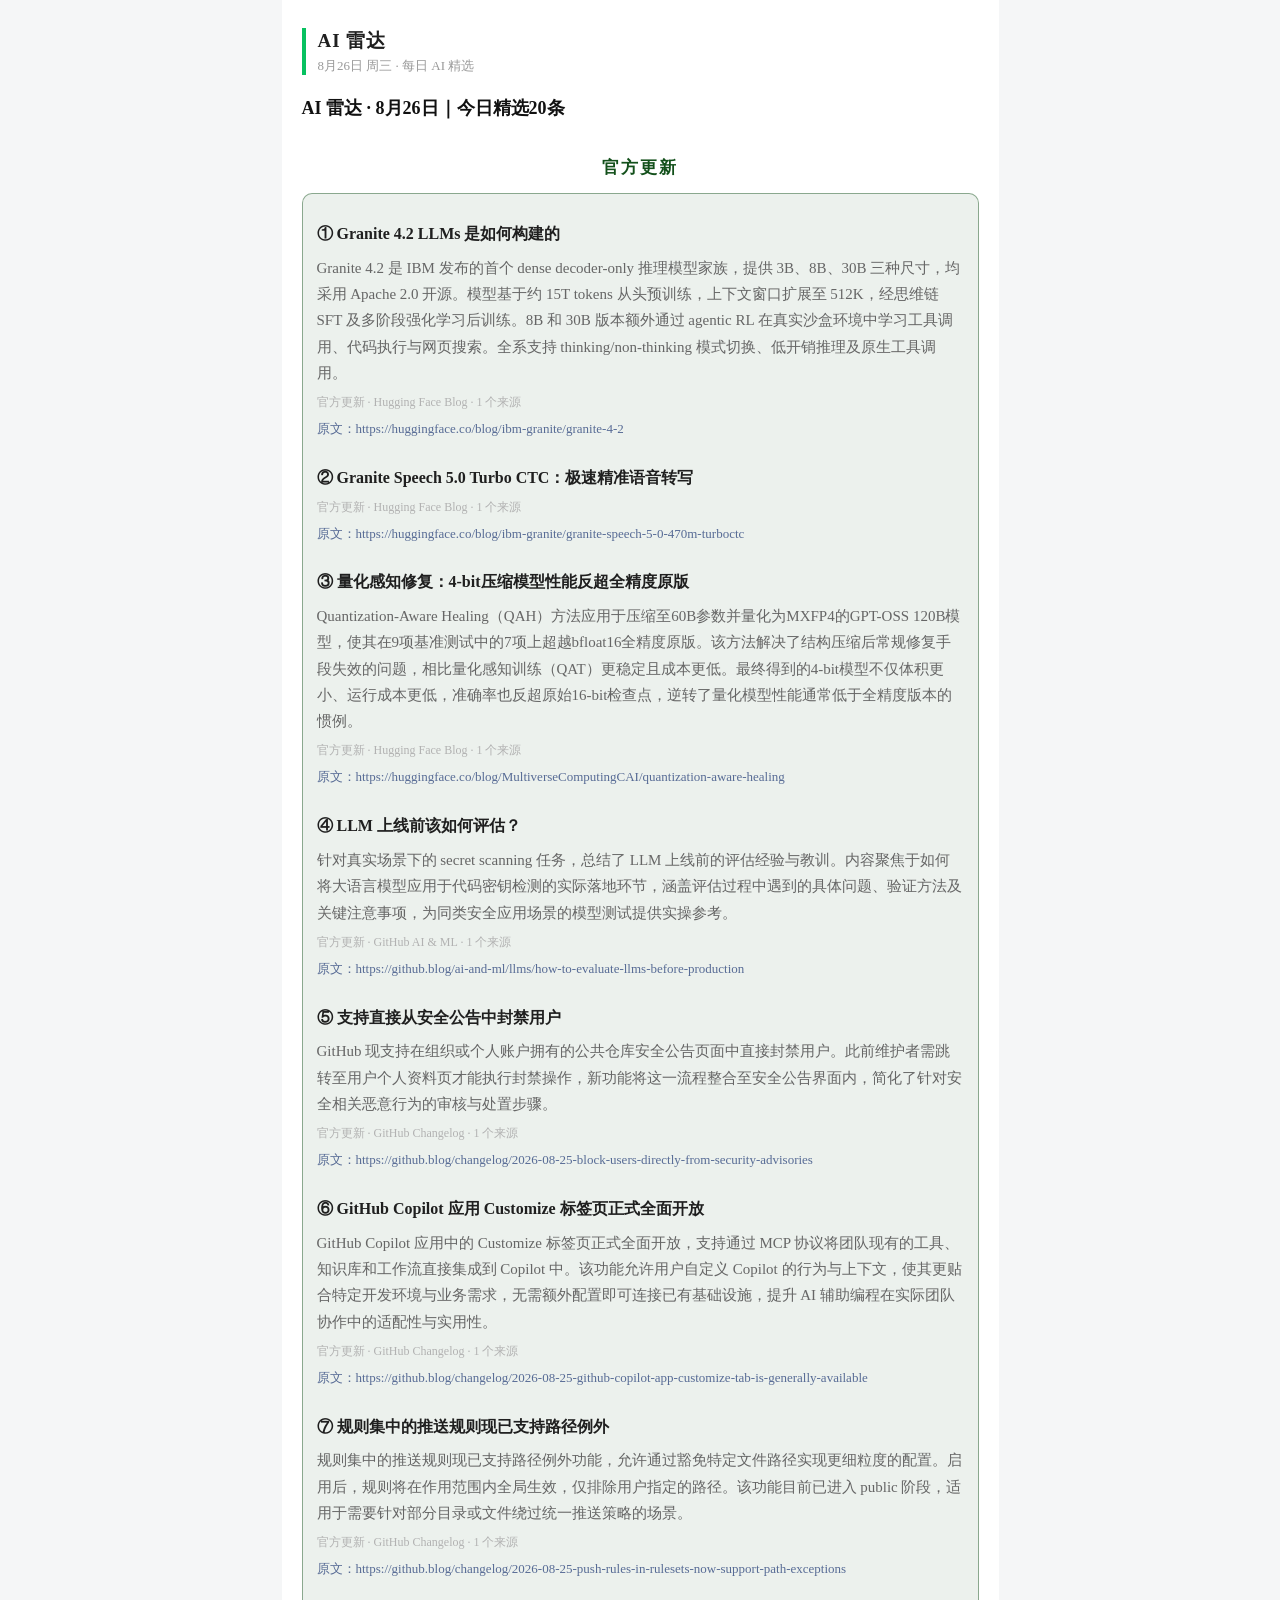
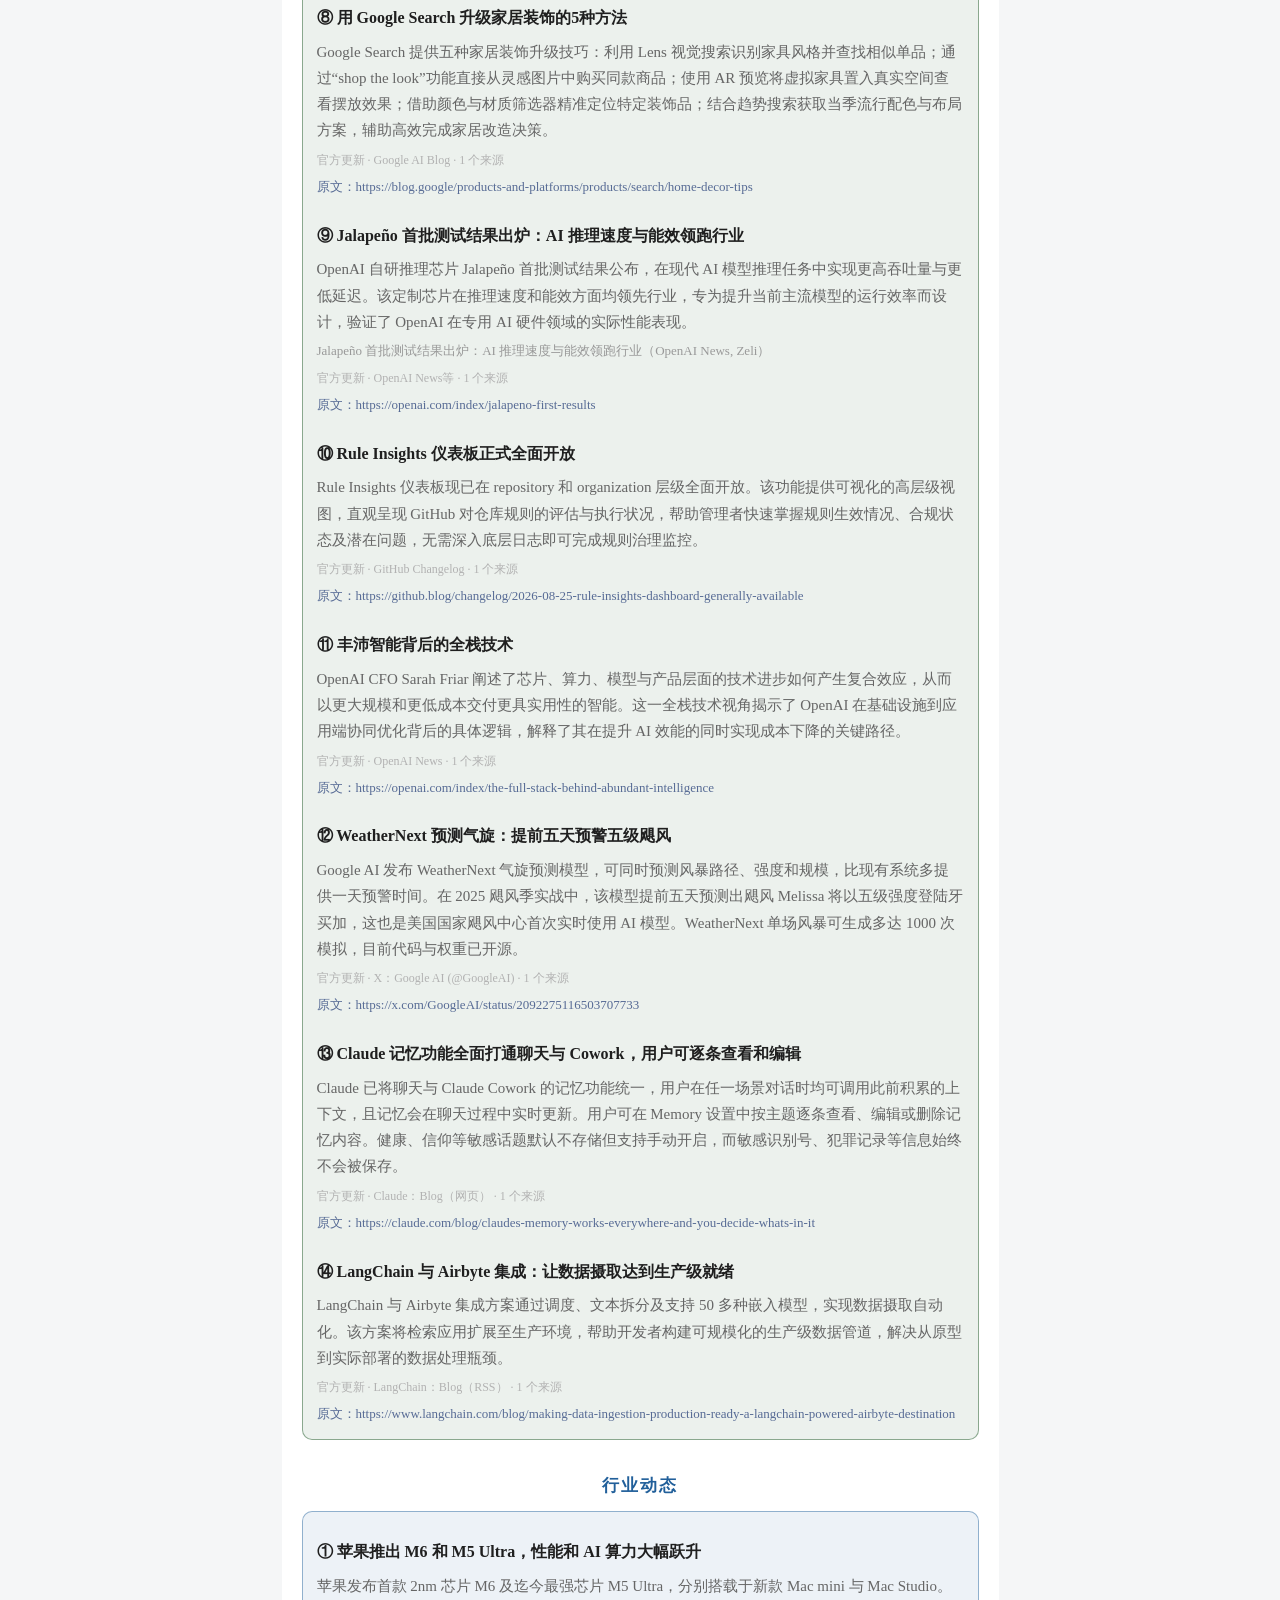
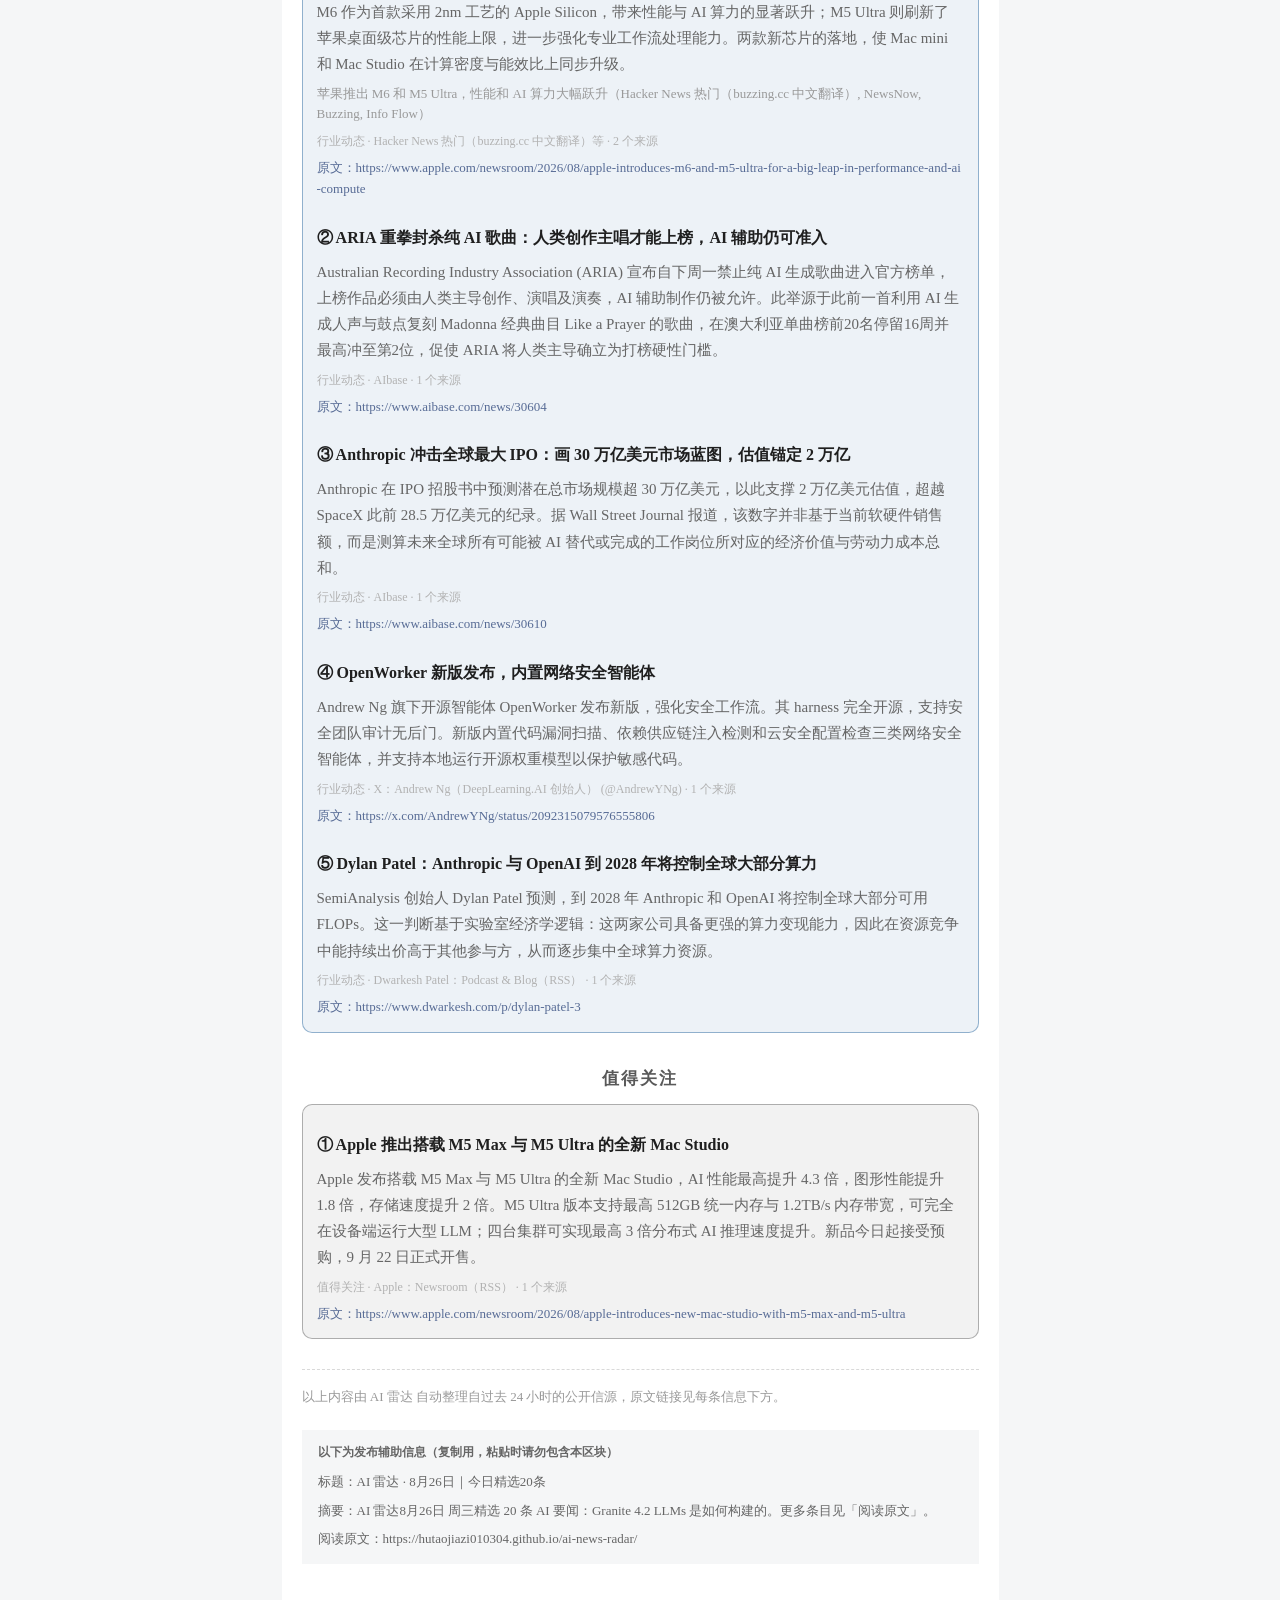
==== commit c8fe273a: "chore: update weixin article Co-Authored-By: Claude <noreply@anthropic.com>" ====
--- a/weixin-grouped/index.html
+++ b/weixin-grouped/index.html
@@ -3,37 +3,104 @@
 <head>
 <meta charset="utf-8">
 <meta name="viewport" content="width=device-width, initial-scale=1">
-<title>AI 雷达 · 8月25日｜今日精选20条</title>
+<title>AI 雷达 · 8月26日｜今日精选20条</title>
 </head>
 <body style="margin:0;padding:0;background-color:#f5f6f7;">
 <section style="max-width:677px;margin:0 auto;background-color:#ffffff;padding:28px 20px 36px;">
 
 <section style="border-left:4px solid #07c160;padding-left:12px;margin:0 0 20px;">
 <p style="margin:0;font-size:19px;font-weight:bold;color:#1f1f1f;letter-spacing:1px;">AI 雷达</p>
-<p style="margin:3px 0 0;font-size:13px;color:#999999;">8月25日 周二 · 每日 AI 精选</p>
+<p style="margin:3px 0 0;font-size:13px;color:#999999;">8月26日 周三 · 每日 AI 精选</p>
 </section>
 
-<p style="margin:0 0 4px;font-size:18px;font-weight:bold;line-height:1.5;color:#111111;">AI 雷达 · 8月25日｜今日精选20条</p>
+<p style="margin:0 0 4px;font-size:18px;font-weight:bold;line-height:1.5;color:#111111;">AI 雷达 · 8月26日｜今日精选20条</p>
 
 <section style="margin:34px 0 0;">
 <p style="margin:0 0 14px;text-align:center;font-size:17px;font-weight:bold;letter-spacing:2px;color:#13501B;">官方更新</p>
 <section style="border:1px solid rgba(19, 80, 27, 0.45);border-radius:10px;background-color:rgba(19, 80, 27, 0.08);padding:2px 14px 14px;">
 <section style="margin:26px 0 0;padding:0;">
-<p style="margin:0;font-size:16px;line-height:1.55;font-weight:bold;color:#1f1f1f;">① 连线、运行、部署：Gradio 中的 AI 工作流实战</p>
-<p style="margin:8px 0 0;font-size:12px;color:#b2b2b2;">官方更新 · Official AI Updates · 1 个来源</p>
-<p style="margin:8px 0 0;font-size:13px;line-height:1.6;color:#576b95;word-break:break-all;">原文：https://huggingface.co/blog/gradio-workflow-guide</p>
+<p style="margin:0;font-size:16px;line-height:1.55;font-weight:bold;color:#1f1f1f;">① Granite 4.2 LLMs 是如何构建的</p>
+<p style="margin:8px 0 0;font-size:15px;line-height:1.75;color:#666666;">Granite 4.2 是 IBM 发布的首个 dense decoder-only 推理模型家族，提供 3B、8B、30B 三种尺寸，均采用 Apache 2.0 开源。模型基于约 15T tokens 从头预训练，上下文窗口扩展至 512K，经思维链 SFT 及多阶段强化学习后训练。8B 和 30B 版本额外通过 agentic RL 在真实沙盒环境中学习工具调用、代码执行与网页搜索。全系支持 thinking/non-thinking 模式切换、低开销推理及原生工具调用。</p>
+<p style="margin:8px 0 0;font-size:12px;color:#b2b2b2;">官方更新 · Hugging Face Blog · 1 个来源</p>
+<p style="margin:8px 0 0;font-size:13px;line-height:1.6;color:#576b95;word-break:break-all;">原文：https://huggingface.co/blog/ibm-granite/granite-4-2</p>
 </section>
 <section style="margin:26px 0 0;padding:0;">
-<p style="margin:0;font-size:16px;line-height:1.55;font-weight:bold;color:#1f1f1f;">② Kiro 接入 GPT-5.6，为开发者带来更优性价比</p>
-<p style="margin:8px 0 0;font-size:15px;line-height:1.75;color:#666666;">Kiro 现已接入 GPT-5.6，支持开发者在软件规划、构建、代码审查及测试全流程中使用该模型，旨在提供更具性价比的 AI 辅助开发体验。</p>
-<p style="margin:8px 0 0;font-size:12px;color:#b2b2b2;">官方更新 · Official AI Updates · 1 个来源</p>
-<p style="margin:8px 0 0;font-size:13px;line-height:1.6;color:#576b95;word-break:break-all;">原文：https://openai.com/index/gpt-5-6-in-kiro</p>
+<p style="margin:0;font-size:16px;line-height:1.55;font-weight:bold;color:#1f1f1f;">② Granite Speech 5.0 Turbo CTC：极速精准语音转写</p>
+<p style="margin:8px 0 0;font-size:12px;color:#b2b2b2;">官方更新 · Hugging Face Blog · 1 个来源</p>
+<p style="margin:8px 0 0;font-size:13px;line-height:1.6;color:#576b95;word-break:break-all;">原文：https://huggingface.co/blog/ibm-granite/granite-speech-5-0-470m-turboctc</p>
 </section>
 <section style="margin:26px 0 0;padding:0;">
-<p style="margin:0;font-size:16px;line-height:1.55;font-weight:bold;color:#1f1f1f;">③ NVIDIA Vera Rubin NVL72 树立 AI 智能体效率新标准：每瓦特工作量提升至 30 倍</p>
-<p style="margin:8px 0 0;font-size:15px;line-height:1.75;color:#666666;">NVIDIA 实测数据显示，Vera Rubin NVL72 在智能体工作负载下每兆瓦吞吐量较 GB300 NVL72 最高提升 30 倍，每百万 token 成本降低至 35 倍。</p>
-<p style="margin:8px 0 0;font-size:12px;color:#b2b2b2;">官方更新 · AI HOT · 1 个来源</p>
-<p style="margin:8px 0 0;font-size:13px;line-height:1.6;color:#576b95;word-break:break-all;">原文：https://blogs.nvidia.com/blog/vera-rubin-nvl72-efficiency-ai-agents</p>
+<p style="margin:0;font-size:16px;line-height:1.55;font-weight:bold;color:#1f1f1f;">③ 量化感知修复：4-bit压缩模型性能反超全精度原版</p>
+<p style="margin:8px 0 0;font-size:15px;line-height:1.75;color:#666666;">Quantization-Aware Healing（QAH）方法应用于压缩至60B参数并量化为MXFP4的GPT-OSS 120B模型，使其在9项基准测试中的7项上超越bfloat16全精度原版。该方法解决了结构压缩后常规修复手段失效的问题，相比量化感知训练（QAT）更稳定且成本更低。最终得到的4-bit模型不仅体积更小、运行成本更低，准确率也反超原始16-bit检查点，逆转了量化模型性能通常低于全精度版本的惯例。</p>
+<p style="margin:8px 0 0;font-size:12px;color:#b2b2b2;">官方更新 · Hugging Face Blog · 1 个来源</p>
+<p style="margin:8px 0 0;font-size:13px;line-height:1.6;color:#576b95;word-break:break-all;">原文：https://huggingface.co/blog/MultiverseComputingCAI/quantization-aware-healing</p>
+</section>
+<section style="margin:26px 0 0;padding:0;">
+<p style="margin:0;font-size:16px;line-height:1.55;font-weight:bold;color:#1f1f1f;">④ LLM 上线前该如何评估？</p>
+<p style="margin:8px 0 0;font-size:15px;line-height:1.75;color:#666666;">针对真实场景下的 secret scanning 任务，总结了 LLM 上线前的评估经验与教训。内容聚焦于如何将大语言模型应用于代码密钥检测的实际落地环节，涵盖评估过程中遇到的具体问题、验证方法及关键注意事项，为同类安全应用场景的模型测试提供实操参考。</p>
+<p style="margin:8px 0 0;font-size:12px;color:#b2b2b2;">官方更新 · GitHub AI &amp; ML · 1 个来源</p>
+<p style="margin:8px 0 0;font-size:13px;line-height:1.6;color:#576b95;word-break:break-all;">原文：https://github.blog/ai-and-ml/llms/how-to-evaluate-llms-before-production</p>
+</section>
+<section style="margin:26px 0 0;padding:0;">
+<p style="margin:0;font-size:16px;line-height:1.55;font-weight:bold;color:#1f1f1f;">⑤ 支持直接从安全公告中封禁用户</p>
+<p style="margin:8px 0 0;font-size:15px;line-height:1.75;color:#666666;">GitHub 现支持在组织或个人账户拥有的公共仓库安全公告页面中直接封禁用户。此前维护者需跳转至用户个人资料页才能执行封禁操作，新功能将这一流程整合至安全公告界面内，简化了针对安全相关恶意行为的审核与处置步骤。</p>
+<p style="margin:8px 0 0;font-size:12px;color:#b2b2b2;">官方更新 · GitHub Changelog · 1 个来源</p>
+<p style="margin:8px 0 0;font-size:13px;line-height:1.6;color:#576b95;word-break:break-all;">原文：https://github.blog/changelog/2026-08-25-block-users-directly-from-security-advisories</p>
+</section>
+<section style="margin:26px 0 0;padding:0;">
+<p style="margin:0;font-size:16px;line-height:1.55;font-weight:bold;color:#1f1f1f;">⑥ GitHub Copilot 应用 Customize 标签页正式全面开放</p>
+<p style="margin:8px 0 0;font-size:15px;line-height:1.75;color:#666666;">GitHub Copilot 应用中的 Customize 标签页正式全面开放，支持通过 MCP 协议将团队现有的工具、知识库和工作流直接集成到 Copilot 中。该功能允许用户自定义 Copilot 的行为与上下文，使其更贴合特定开发环境与业务需求，无需额外配置即可连接已有基础设施，提升 AI 辅助编程在实际团队协作中的适配性与实用性。</p>
+<p style="margin:8px 0 0;font-size:12px;color:#b2b2b2;">官方更新 · GitHub Changelog · 1 个来源</p>
+<p style="margin:8px 0 0;font-size:13px;line-height:1.6;color:#576b95;word-break:break-all;">原文：https://github.blog/changelog/2026-08-25-github-copilot-app-customize-tab-is-generally-available</p>
+</section>
+<section style="margin:26px 0 0;padding:0;">
+<p style="margin:0;font-size:16px;line-height:1.55;font-weight:bold;color:#1f1f1f;">⑦ 规则集中的推送规则现已支持路径例外</p>
+<p style="margin:8px 0 0;font-size:15px;line-height:1.75;color:#666666;">规则集中的推送规则现已支持路径例外功能，允许通过豁免特定文件路径实现更细粒度的配置。启用后，规则将在作用范围内全局生效，仅排除用户指定的路径。该功能目前已进入 public 阶段，适用于需要针对部分目录或文件绕过统一推送策略的场景。</p>
+<p style="margin:8px 0 0;font-size:12px;color:#b2b2b2;">官方更新 · GitHub Changelog · 1 个来源</p>
+<p style="margin:8px 0 0;font-size:13px;line-height:1.6;color:#576b95;word-break:break-all;">原文：https://github.blog/changelog/2026-08-25-push-rules-in-rulesets-now-support-path-exceptions</p>
+</section>
+<section style="margin:26px 0 0;padding:0;">
+<p style="margin:0;font-size:16px;line-height:1.55;font-weight:bold;color:#1f1f1f;">⑧ 用 Google Search 升级家居装饰的5种方法</p>
+<p style="margin:8px 0 0;font-size:15px;line-height:1.75;color:#666666;">Google Search 提供五种家居装饰升级技巧：利用 Lens 视觉搜索识别家具风格并查找相似单品；通过“shop the look”功能直接从灵感图片中购买同款商品；使用 AR 预览将虚拟家具置入真实空间查看摆放效果；借助颜色与材质筛选器精准定位特定装饰品；结合趋势搜索获取当季流行配色与布局方案，辅助高效完成家居改造决策。</p>
+<p style="margin:8px 0 0;font-size:12px;color:#b2b2b2;">官方更新 · Google AI Blog · 1 个来源</p>
+<p style="margin:8px 0 0;font-size:13px;line-height:1.6;color:#576b95;word-break:break-all;">原文：https://blog.google/products-and-platforms/products/search/home-decor-tips</p>
+</section>
+<section style="margin:26px 0 0;padding:0;">
+<p style="margin:0;font-size:16px;line-height:1.55;font-weight:bold;color:#1f1f1f;">⑨ Jalapeño 首批测试结果出炉：AI 推理速度与能效领跑行业</p>
+<p style="margin:8px 0 0;font-size:15px;line-height:1.75;color:#666666;">OpenAI 自研推理芯片 Jalapeño 首批测试结果公布，在现代 AI 模型推理任务中实现更高吞吐量与更低延迟。该定制芯片在推理速度和能效方面均领先行业，专为提升当前主流模型的运行效率而设计，验证了 OpenAI 在专用 AI 硬件领域的实际性能表现。</p>
+<p style="margin:6px 0 0;font-size:13px;line-height:1.6;color:#999999;">Jalapeño 首批测试结果出炉：AI 推理速度与能效领跑行业（OpenAI News, Zeli）</p>
+<p style="margin:8px 0 0;font-size:12px;color:#b2b2b2;">官方更新 · OpenAI News等 · 1 个来源</p>
+<p style="margin:8px 0 0;font-size:13px;line-height:1.6;color:#576b95;word-break:break-all;">原文：https://openai.com/index/jalapeno-first-results</p>
+</section>
+<section style="margin:26px 0 0;padding:0;">
+<p style="margin:0;font-size:16px;line-height:1.55;font-weight:bold;color:#1f1f1f;">⑩ Rule Insights 仪表板正式全面开放</p>
+<p style="margin:8px 0 0;font-size:15px;line-height:1.75;color:#666666;">Rule Insights 仪表板现已在 repository 和 organization 层级全面开放。该功能提供可视化的高层级视图，直观呈现 GitHub 对仓库规则的评估与执行状况，帮助管理者快速掌握规则生效情况、合规状态及潜在问题，无需深入底层日志即可完成规则治理监控。</p>
+<p style="margin:8px 0 0;font-size:12px;color:#b2b2b2;">官方更新 · GitHub Changelog · 1 个来源</p>
+<p style="margin:8px 0 0;font-size:13px;line-height:1.6;color:#576b95;word-break:break-all;">原文：https://github.blog/changelog/2026-08-25-rule-insights-dashboard-generally-available</p>
+</section>
+<section style="margin:26px 0 0;padding:0;">
+<p style="margin:0;font-size:16px;line-height:1.55;font-weight:bold;color:#1f1f1f;">⑪ 丰沛智能背后的全栈技术</p>
+<p style="margin:8px 0 0;font-size:15px;line-height:1.75;color:#666666;">OpenAI CFO Sarah Friar 阐述了芯片、算力、模型与产品层面的技术进步如何产生复合效应，从而以更大规模和更低成本交付更具实用性的智能。这一全栈技术视角揭示了 OpenAI 在基础设施到应用端协同优化背后的具体逻辑，解释了其在提升 AI 效能的同时实现成本下降的关键路径。</p>
+<p style="margin:8px 0 0;font-size:12px;color:#b2b2b2;">官方更新 · OpenAI News · 1 个来源</p>
+<p style="margin:8px 0 0;font-size:13px;line-height:1.6;color:#576b95;word-break:break-all;">原文：https://openai.com/index/the-full-stack-behind-abundant-intelligence</p>
+</section>
+<section style="margin:26px 0 0;padding:0;">
+<p style="margin:0;font-size:16px;line-height:1.55;font-weight:bold;color:#1f1f1f;">⑫ WeatherNext 预测气旋：提前五天预警五级飓风</p>
+<p style="margin:8px 0 0;font-size:15px;line-height:1.75;color:#666666;">Google AI 发布 WeatherNext 气旋预测模型，可同时预测风暴路径、强度和规模，比现有系统多提供一天预警时间。在 2025 飓风季实战中，该模型提前五天预测出飓风 Melissa 将以五级强度登陆牙买加，这也是美国国家飓风中心首次实时使用 AI 模型。WeatherNext 单场风暴可生成多达 1000 次模拟，目前代码与权重已开源。</p>
+<p style="margin:8px 0 0;font-size:12px;color:#b2b2b2;">官方更新 · X：Google AI (@GoogleAI) · 1 个来源</p>
+<p style="margin:8px 0 0;font-size:13px;line-height:1.6;color:#576b95;word-break:break-all;">原文：https://x.com/GoogleAI/status/2092275116503707733</p>
+</section>
+<section style="margin:26px 0 0;padding:0;">
+<p style="margin:0;font-size:16px;line-height:1.55;font-weight:bold;color:#1f1f1f;">⑬ Claude 记忆功能全面打通聊天与 Cowork，用户可逐条查看和编辑</p>
+<p style="margin:8px 0 0;font-size:15px;line-height:1.75;color:#666666;">Claude 已将聊天与 Claude Cowork 的记忆功能统一，用户在任一场景对话时均可调用此前积累的上下文，且记忆会在聊天过程中实时更新。用户可在 Memory 设置中按主题逐条查看、编辑或删除记忆内容。健康、信仰等敏感话题默认不存储但支持手动开启，而敏感识别号、犯罪记录等信息始终不会被保存。</p>
+<p style="margin:8px 0 0;font-size:12px;color:#b2b2b2;">官方更新 · Claude：Blog（网页） · 1 个来源</p>
+<p style="margin:8px 0 0;font-size:13px;line-height:1.6;color:#576b95;word-break:break-all;">原文：https://claude.com/blog/claudes-memory-works-everywhere-and-you-decide-whats-in-it</p>
+</section>
+<section style="margin:26px 0 0;padding:0;">
+<p style="margin:0;font-size:16px;line-height:1.55;font-weight:bold;color:#1f1f1f;">⑭ LangChain 与 Airbyte 集成：让数据摄取达到生产级就绪</p>
+<p style="margin:8px 0 0;font-size:15px;line-height:1.75;color:#666666;">LangChain 与 Airbyte 集成方案通过调度、文本拆分及支持 50 多种嵌入模型，实现数据摄取自动化。该方案将检索应用扩展至生产环境，帮助开发者构建可规模化的生产级数据管道，解决从原型到实际部署的数据处理瓶颈。</p>
+<p style="margin:8px 0 0;font-size:12px;color:#b2b2b2;">官方更新 · LangChain：Blog（RSS） · 1 个来源</p>
+<p style="margin:8px 0 0;font-size:13px;line-height:1.6;color:#576b95;word-break:break-all;">原文：https://www.langchain.com/blog/making-data-ingestion-production-ready-a-langchain-powered-airbyte-destination</p>
 </section>
 </section>
 </section>
@@ -41,101 +108,35 @@
 <p style="margin:0 0 14px;text-align:center;font-size:17px;font-weight:bold;letter-spacing:2px;color:#215F9A;">行业动态</p>
 <section style="border:1px solid rgba(33, 95, 154, 0.45);border-radius:10px;background-color:rgba(33, 95, 154, 0.08);padding:2px 14px 14px;">
 <section style="margin:26px 0 0;padding:0;">
-<p style="margin:0;font-size:16px;line-height:1.55;font-weight:bold;color:#1f1f1f;">① 2026CSDI：AGI前夜，属于懂Agent、更懂模型的长期深耕企业</p>
-<p style="margin:8px 0 0;font-size:15px;line-height:1.75;color:#666666;">WAIC 2026大模型与生成式AI赛道共130家参展主体，其中83家以AI Agent或智能应用为主标签，基础大模型公司仅剩18家。模型发布数量减少，Agent演示增多，行业讨论焦点从“模型有多聪明”转向“能创造多少实际价值”，AI竞争的基本单元正从单一模型演变为系统。</p>
-<p style="margin:8px 0 0;font-size:12px;color:#b2b2b2;">行业动态 · AIbase · 1 个来源</p>
-<p style="margin:8px 0 0;font-size:13px;line-height:1.6;color:#576b95;word-break:break-all;">原文：https://www.aibase.com/news/30569</p>
+<p style="margin:0;font-size:16px;line-height:1.55;font-weight:bold;color:#1f1f1f;">① 苹果推出 M6 和 M5 Ultra，性能和 AI 算力大幅跃升</p>
+<p style="margin:8px 0 0;font-size:15px;line-height:1.75;color:#666666;">苹果发布首款 2nm 芯片 M6 及迄今最强芯片 M5 Ultra，分别搭载于新款 Mac mini 与 Mac Studio。M6 作为首款采用 2nm 工艺的 Apple Silicon，带来性能与 AI 算力的显著跃升；M5 Ultra 则刷新了苹果桌面级芯片的性能上限，进一步强化专业工作流处理能力。两款新芯片的落地，使 Mac mini 和 Mac Studio 在计算密度与能效比上同步升级。</p>
+<p style="margin:6px 0 0;font-size:13px;line-height:1.6;color:#999999;">苹果推出 M6 和 M5 Ultra，性能和 AI 算力大幅跃升（Hacker News 热门（buzzing.cc 中文翻译）, NewsNow, Buzzing, Info Flow）</p>
+<p style="margin:8px 0 0;font-size:12px;color:#b2b2b2;">行业动态 · Hacker News 热门（buzzing.cc 中文翻译）等 · 2 个来源</p>
+<p style="margin:8px 0 0;font-size:13px;line-height:1.6;color:#576b95;word-break:break-all;">原文：https://www.apple.com/newsroom/2026/08/apple-introduces-m6-and-m5-ultra-for-a-big-leap-in-performance-and-ai-compute</p>
 </section>
 <section style="margin:26px 0 0;padding:0;">
-<p style="margin:0;font-size:16px;line-height:1.55;font-weight:bold;color:#1f1f1f;">② ChatGPT上线自定义贴纸功能，支持导出iMessage和WhatsApp</p>
-<p style="margin:8px 0 0;font-size:15px;line-height:1.75;color:#666666;">ChatGPT上线自定义贴纸功能，支持用户上传照片或输入创意生成个性化贴纸，并可直接导出至iMessage和WhatsApp。该功能支持创建透明背景贴纸及完整贴纸包，允许对多张图片进行重组、添加或移除元素，还可参考其他图片迁移视觉风格，将日常素材快速转化为即时通讯可用的表情资源。</p>
+<p style="margin:0;font-size:16px;line-height:1.55;font-weight:bold;color:#1f1f1f;">② ARIA 重拳封杀纯 AI 歌曲：人类创作主唱才能上榜，AI 辅助仍可准入</p>
+<p style="margin:8px 0 0;font-size:15px;line-height:1.75;color:#666666;">Australian Recording Industry Association (ARIA) 宣布自下周一禁止纯 AI 生成歌曲进入官方榜单，上榜作品必须由人类主导创作、演唱及演奏，AI 辅助制作仍被允许。此举源于此前一首利用 AI 生成人声与鼓点复刻 Madonna 经典曲目 Like a Prayer 的歌曲，在澳大利亚单曲榜前20名停留16周并最高冲至第2位，促使 ARIA 将人类主导确立为打榜硬性门槛。</p>
 <p style="margin:8px 0 0;font-size:12px;color:#b2b2b2;">行业动态 · AIbase · 1 个来源</p>
-<p style="margin:8px 0 0;font-size:13px;line-height:1.6;color:#576b95;word-break:break-all;">原文：https://www.aibase.com/news/30583</p>
+<p style="margin:8px 0 0;font-size:13px;line-height:1.6;color:#576b95;word-break:break-all;">原文：https://www.aibase.com/news/30604</p>
 </section>
 <section style="margin:26px 0 0;padding:0;">
-<p style="margin:0;font-size:16px;line-height:1.55;font-weight:bold;color:#1f1f1f;">③ Claude Code 官方日志曝出“暗中降智”实锤，AI 行业跑分脱节与版本黑箱再遭质疑</p>
-<p style="margin:8px 0 0;font-size:15px;line-height:1.75;color:#666666;">开发者 argofowl 查阅 Claude Code 官方日志发现，自 2.1.237 版本起，系统将用户选择的“high”推理级别静默映射为原本对应“low”设置的数值 10，且更新日志未提及此变更。针对社区质疑，Claude Code 工程师后续回应称这实际上是一个配置错误。该事件暴露了 AI 产品版本更新不透明及实际性能与标称参数脱节的问题。</p>
+<p style="margin:0;font-size:16px;line-height:1.55;font-weight:bold;color:#1f1f1f;">③ Anthropic 冲击全球最大 IPO：画 30 万亿美元市场蓝图，估值锚定 2 万亿</p>
+<p style="margin:8px 0 0;font-size:15px;line-height:1.75;color:#666666;">Anthropic 在 IPO 招股书中预测潜在总市场规模超 30 万亿美元，以此支撑 2 万亿美元估值，超越 SpaceX 此前 28.5 万亿美元的纪录。据 Wall Street Journal 报道，该数字并非基于当前软硬件销售额，而是测算未来全球所有可能被 AI 替代或完成的工作岗位所对应的经济价值与劳动力成本总和。</p>
 <p style="margin:8px 0 0;font-size:12px;color:#b2b2b2;">行业动态 · AIbase · 1 个来源</p>
-<p style="margin:8px 0 0;font-size:13px;line-height:1.6;color:#576b95;word-break:break-all;">原文：https://www.aibase.com/news/30588</p>
+<p style="margin:8px 0 0;font-size:13px;line-height:1.6;color:#576b95;word-break:break-all;">原文：https://www.aibase.com/news/30610</p>
 </section>
 <section style="margin:26px 0 0;padding:0;">
-<p style="margin:0;font-size:16px;line-height:1.55;font-weight:bold;color:#1f1f1f;">④ Grok Build迎来最强外挂！集成Browser-Use插件，AI正式接管你的浏览器</p>
-<p style="margin:8px 0 0;font-size:15px;line-height:1.75;color:#666666;">SpaceX AI 为 Grok Build 平台集成 Browser-Use 插件，使 AI 能直接调用真实浏览器执行复杂网页交互。该插件支持两种模式：一是调用本地已登录的 Chrome 浏览器，无需额外 API key；二是使用隔离的 Browser-Use 云浏览器环境。这一更新打破了 AI 与网页操作间的物理壁垒，让 Grok Build 具备直接接管浏览器完成实际任务的能力。</p>
-<p style="margin:8px 0 0;font-size:12px;color:#b2b2b2;">行业动态 · AIbase · 1 个来源</p>
-<p style="margin:8px 0 0;font-size:13px;line-height:1.6;color:#576b95;word-break:break-all;">原文：https://www.aibase.com/news/30586</p>
+<p style="margin:0;font-size:16px;line-height:1.55;font-weight:bold;color:#1f1f1f;">④ OpenWorker 新版发布，内置网络安全智能体</p>
+<p style="margin:8px 0 0;font-size:15px;line-height:1.75;color:#666666;">Andrew Ng 旗下开源智能体 OpenWorker 发布新版，强化安全工作流。其 harness 完全开源，支持安全团队审计无后门。新版内置代码漏洞扫描、依赖供应链注入检测和云安全配置检查三类网络安全智能体，并支持本地运行开源权重模型以保护敏感代码。</p>
+<p style="margin:8px 0 0;font-size:12px;color:#b2b2b2;">行业动态 · X：Andrew Ng（DeepLearning.AI 创始人） (@AndrewYNg) · 1 个来源</p>
+<p style="margin:8px 0 0;font-size:13px;line-height:1.6;color:#576b95;word-break:break-all;">原文：https://x.com/AndrewYNg/status/2092315079576555806</p>
 </section>
 <section style="margin:26px 0 0;padding:0;">
-<p style="margin:0;font-size:16px;line-height:1.55;font-weight:bold;color:#1f1f1f;">⑤ Kimi K2.5 月底退役：月之暗面第一代万亿参数多模态模型谢幕</p>
-<p style="margin:8px 0 0;font-size:15px;line-height:1.75;color:#666666;">月之暗面宣布第一代万亿参数多模态模型 Kimi K2.5 将于本月底退役。该模型今年1月发布并开源，采用原生多模态架构，支持视觉与文本输入、思考与非思考模式及对话与 Agent 任务，是 Kimi 迄今功能最全的模型，在 Agent、代码、图像视频及通用智能等开源评测中达到 SOTA 水平。K3 将接替其位置，参数规模进一步提升。</p>
-<p style="margin:8px 0 0;font-size:12px;color:#b2b2b2;">行业动态 · AIbase · 1 个来源</p>
-<p style="margin:8px 0 0;font-size:13px;line-height:1.6;color:#576b95;word-break:break-all;">原文：https://www.aibase.com/news/30563</p>
-</section>
-<section style="margin:26px 0 0;padding:0;">
-<p style="margin:0;font-size:16px;line-height:1.55;font-weight:bold;color:#1f1f1f;">⑥ Lady Gaga男友低调布局：用“活体皮肤”训练AI，这家生物初创公司如何颠覆美妆研发？</p>
-<p style="margin:8px 0 0;font-size:15px;line-height:1.75;color:#666666;">Lady Gaga 男友 Michael Polansky 联合创立的生物科技公司 Outer Biosciences，正尝试将人体活体组织在体外长期维持活性并与 AI 深度整合，以解决美妆和医学研发中生物创新迭代速度落后于软件开发的行业难题。该公司致力于改变传统研发逻辑，通过活体皮肤训练 AI 来加速产品测试与验证流程。</p>
-<p style="margin:8px 0 0;font-size:12px;color:#b2b2b2;">行业动态 · AIbase · 1 个来源</p>
-<p style="margin:8px 0 0;font-size:13px;line-height:1.6;color:#576b95;word-break:break-all;">原文：https://www.aibase.com/news/30592</p>
-</section>
-<section style="margin:26px 0 0;padding:0;">
-<p style="margin:0;font-size:16px;line-height:1.55;font-weight:bold;color:#1f1f1f;">⑦ OpenAI 研究员 Luke Metz 转投 Meta 超级智能实验室，AI 人才争夺再升级</p>
-<p style="margin:8px 0 0;font-size:15px;line-height:1.75;color:#666666;">OpenAI 研究员 Luke Metz 已离职并加入 Meta Superintelligence Labs，向负责 AI 运营的 Alexandr Wang 汇报。Metz 曾在 2024 年离开 OpenAI 加入 Mira Murati 创办的 Thinking Machines，今年早些时候回归 OpenAI 后再次跳槽。此次变动发生在 Meta 与 Scale AI 达成 10 亿美元交易并招募前 CEO Alexandr Wang 之后，是顶尖 AI 实验室之间人才频繁流动的最新案例。</p>
-<p style="margin:8px 0 0;font-size:12px;color:#b2b2b2;">行业动态 · AIbase · 1 个来源</p>
-<p style="margin:8px 0 0;font-size:13px;line-height:1.6;color:#576b95;word-break:break-all;">原文：https://www.aibase.com/news/30565</p>
-</section>
-<section style="margin:26px 0 0;padding:0;">
-<p style="margin:0;font-size:16px;line-height:1.55;font-weight:bold;color:#1f1f1f;">⑧ Oura计划赴美IPO，智能戒指公司估值或达160亿美元</p>
-<p style="margin:8px 0 0;font-size:15px;line-height:1.75;color:#666666;">智能戒指制造商 Oura 计划最早于下月在美国启动 IPO，最高募资目标为 30 亿美元，公司估值或超 160 亿美元。这一估值较去年 9 月完成 Series E 融资时的 109 亿美元显著增长。总部位于旧金山和芬兰的 Oura 目前拥有 900 多名员工，此次 IPO 预计将涉及大量现有投资者出售股份。</p>
-<p style="margin:8px 0 0;font-size:12px;color:#b2b2b2;">行业动态 · AIbase · 1 个来源</p>
-<p style="margin:8px 0 0;font-size:13px;line-height:1.6;color:#576b95;word-break:break-all;">原文：https://www.aibase.com/news/30581</p>
-</section>
-<section style="margin:26px 0 0;padding:0;">
-<p style="margin:0;font-size:16px;line-height:1.55;font-weight:bold;color:#1f1f1f;">⑨ “AI行业GitHub”寻求出售，Hugging Face估值或超130亿美元</p>
-<p style="margin:8px 0 0;font-size:15px;line-height:1.75;color:#666666;">Hugging Face正考虑整体出售，潜在交易估值或达130亿美元及以上。该公司目前已委托银行评估潜在买家意向，但尚未达成任何协议。作为全球最大的AI开源社区及模型分享下载平台，Hugging Face由Clement Delangue、Julien Chaumond和Thomas Wolf于2016年创立，总部位于纽约，平台上拥有近300万个公开模型和超过100万个数据集。</p>
-<p style="margin:8px 0 0;font-size:12px;color:#b2b2b2;">行业动态 · AIbase · 1 个来源</p>
-<p style="margin:8px 0 0;font-size:13px;line-height:1.6;color:#576b95;word-break:break-all;">原文：https://www.aibase.com/news/30571</p>
-</section>
-<section style="margin:26px 0 0;padding:0;">
-<p style="margin:0;font-size:16px;line-height:1.55;font-weight:bold;color:#1f1f1f;">⑩ 七成英语生物医学论文已用 AI 代笔：学术界呼吁建监管而非封杀</p>
-<p style="margin:8px 0 0;font-size:15px;line-height:1.75;color:#666666;">对PubMed Central平台超119万篇英语生物医学论文的分析显示，2025年约77%的论文呈现AI辅助写作或编辑迹象，较2023年的19%和2024年的52%大幅攀升。讨论部分AI使用率最高达78%，摘要、引言、结果和方法部分分别为68%、63%、58%和54%。面对生成式AI在学术写作中的快速渗透，学术界呼吁建立监管机制而非直接封杀。</p>
-<p style="margin:8px 0 0;font-size:12px;color:#b2b2b2;">行业动态 · AIbase · 1 个来源</p>
-<p style="margin:8px 0 0;font-size:13px;line-height:1.6;color:#576b95;word-break:break-all;">原文：https://www.aibase.com/news/30594</p>
-</section>
-<section style="margin:26px 0 0;padding:0;">
-<p style="margin:0;font-size:16px;line-height:1.55;font-weight:bold;color:#1f1f1f;">⑪ 中国开源模型出海：法律 AI 独角兽 Harvey 基于 Kimi K3 推出 Tenet</p>
-<p style="margin:8px 0 0;font-size:15px;line-height:1.75;color:#666666;">美国法律 AI 独角兽 Harvey 基于 Moonshot AI 开源模型 Kimi K3，通过后训练技术开发出法律专用模型 Harvey Tenet。这是中国开源模型首次进入美国头部垂直 AI 公司的训练体系。Harvey 此前主要依赖 OpenAI 和 Anthropic 等闭源模型，目前服务覆盖超 2400 家机构和 20 万名律师，估值达 11 亿美元。此次采用 Kimi K3 标志着其技术路线从纯闭源转向引入中国开源基座。</p>
-<p style="margin:8px 0 0;font-size:12px;color:#b2b2b2;">行业动态 · AIbase · 1 个来源</p>
-<p style="margin:8px 0 0;font-size:13px;line-height:1.6;color:#576b95;word-break:break-all;">原文：https://www.aibase.com/news/30584</p>
-</section>
-<section style="margin:26px 0 0;padding:0;">
-<p style="margin:0;font-size:16px;line-height:1.55;font-weight:bold;color:#1f1f1f;">⑫ 买的内存还能保修吗?SK海力士淘宝旗舰店宣布关店</p>
-<p style="margin:8px 0 0;font-size:15px;line-height:1.75;color:#666666;">SK海力士淘宝及天猫旗舰店宣布将于2026年9月9日自主终止运营，目前已下架全部商品且无法在淘宝直接搜索。消费者担忧已购内存产品的售后保修问题。人民日报8月24日致电店铺公示的运营主体天津海力士科技有限公司未能接通。该公司成立于2020年7月，店铺突然关店引发市场对后续质保服务能否延续的关注。</p>
-<p style="margin:8px 0 0;font-size:12px;color:#b2b2b2;">行业动态 · AIbase · 1 个来源</p>
-<p style="margin:8px 0 0;font-size:13px;line-height:1.6;color:#576b95;word-break:break-all;">原文：https://www.aibase.com/news/30595</p>
-</section>
-<section style="margin:26px 0 0;padding:0;">
-<p style="margin:0;font-size:16px;line-height:1.55;font-weight:bold;color:#1f1f1f;">⑬ 全球首个真实数据训练烹饪AI基础模型发布，炒菜机器人进入“具身智能”新时代</p>
-<p style="margin:8px 0 0;font-size:15px;line-height:1.75;color:#666666;">Oak Deer Robotics 于8月23日发布全球首个基于真实厨房数据训练的多模态烹饪 AI 基础模型 CookingMuse ChefStart，推动烹饪人工智能从简单指令执行转向深度理解与实际应用。同步推出的两款核心硬件包括 3K Visual AI Stir-frying Robot 和具身烹饪机器人 XianChao Ark，实现从底层模型到终端设备的全链路技术覆盖。</p>
-<p style="margin:8px 0 0;font-size:12px;color:#b2b2b2;">行业动态 · AIbase · 1 个来源</p>
-<p style="margin:8px 0 0;font-size:13px;line-height:1.6;color:#576b95;word-break:break-all;">原文：https://www.aibase.com/news/30580</p>
-</section>
-<section style="margin:26px 0 0;padding:0;">
-<p style="margin:0;font-size:16px;line-height:1.55;font-weight:bold;color:#1f1f1f;">⑭ 具身智能资本热浪再起，小鹏机器人首轮估值突破63亿美元</p>
-<p style="margin:8px 0 0;font-size:15px;line-height:1.75;color:#666666;">小鹏机器人完成超9亿美元首轮融资，投后估值突破63亿美元（约430亿元人民币），创下中国具身智能行业私募股权融资新纪录。本轮由IDG Capital领投，高榕创投跟投，Tencent和Alibaba作为战略投资者参与，小鹏集团保持控股地位。四方均将此次投资视为具身智能领域迄今最大单笔投资之一。</p>
-<p style="margin:8px 0 0;font-size:12px;color:#b2b2b2;">行业动态 · AIbase · 1 个来源</p>
-<p style="margin:8px 0 0;font-size:13px;line-height:1.6;color:#576b95;word-break:break-all;">原文：https://www.aibase.com/news/30579</p>
-</section>
-<section style="margin:26px 0 0;padding:0;">
-<p style="margin:0;font-size:16px;line-height:1.55;font-weight:bold;color:#1f1f1f;">⑮ 千问APP支持阿里云 Token Plan接入</p>
-<p style="margin:8px 0 0;font-size:15px;line-height:1.75;color:#666666;">千问APP及PC版于8月25日上线阿里云Token Plan接入功能。用户在“工作助手”中绑定API Key后，执行操作电脑浏览器、调用技能生成办公文档及应用网站等复杂任务时，可直接消耗Token Plan订阅额度，Tokens从个人阿里云百炼账户扣除。该功能将千问客户端与阿里云模型服务计费体系打通，支持以自有订阅配额驱动端侧智能体完成实际工作流。</p>
-<p style="margin:8px 0 0;font-size:12px;color:#b2b2b2;">行业动态 · AIbase · 1 个来源</p>
-<p style="margin:8px 0 0;font-size:13px;line-height:1.6;color:#576b95;word-break:break-all;">原文：https://www.aibase.com/news/30593</p>
-</section>
-<section style="margin:26px 0 0;padding:0;">
-<p style="margin:0;font-size:16px;line-height:1.55;font-weight:bold;color:#1f1f1f;">⑯ OpenAI 正为一切构建 AI 智能体，但用户会愿意交出控制权吗？</p>
-<p style="margin:8px 0 0;font-size:15px;line-height:1.75;color:#666666;">OpenAI 推出 ChatGPT Work，将 Codex 改造为面向非工程师的智能体产品，最低月费 20 美元，旨在让白领通过 LLM 自主完成多步骤工作。尽管 OpenAI 内部 6 月有 98% 员工使用 Codex，但组织订阅者仅占 17%，个人订阅者不足 1%。公司正试图通过简化界面扩大采用率，以支撑其巨额训练投入。</p>
-<p style="margin:6px 0 0;font-size:13px;line-height:1.6;color:#999999;">OpenAI 正为一切构建 AI 智能体，但用户会愿意交出控制权吗？（AI HOT, Curated Media）</p>
-<p style="margin:8px 0 0;font-size:12px;color:#b2b2b2;">行业动态 · AI HOT等 · 1 个来源</p>
-<p style="margin:8px 0 0;font-size:13px;line-height:1.6;color:#576b95;word-break:break-all;">原文：https://techcrunch.com/2026/08/24/openai-is-building-an-ai-agent-for-everything-will-everyone-use-them</p>
+<p style="margin:0;font-size:16px;line-height:1.55;font-weight:bold;color:#1f1f1f;">⑤ Dylan Patel：Anthropic 与 OpenAI 到 2028 年将控制全球大部分算力</p>
+<p style="margin:8px 0 0;font-size:15px;line-height:1.75;color:#666666;">SemiAnalysis 创始人 Dylan Patel 预测，到 2028 年 Anthropic 和 OpenAI 将控制全球大部分可用 FLOPs。这一判断基于实验室经济学逻辑：这两家公司具备更强的算力变现能力，因此在资源竞争中能持续出价高于其他参与方，从而逐步集中全球算力资源。</p>
+<p style="margin:8px 0 0;font-size:12px;color:#b2b2b2;">行业动态 · Dwarkesh Patel：Podcast &amp; Blog（RSS） · 1 个来源</p>
+<p style="margin:8px 0 0;font-size:13px;line-height:1.6;color:#576b95;word-break:break-all;">原文：https://www.dwarkesh.com/p/dylan-patel-3</p>
 </section>
 </section>
 </section>
@@ -143,10 +144,10 @@
 <p style="margin:0 0 14px;text-align:center;font-size:17px;font-weight:bold;letter-spacing:2px;color:#595959;">值得关注</p>
 <section style="border:1px solid rgba(89, 89, 89, 0.45);border-radius:10px;background-color:rgba(89, 89, 89, 0.08);padding:2px 14px 14px;">
 <section style="margin:26px 0 0;padding:0;">
-<p style="margin:0;font-size:16px;line-height:1.55;font-weight:bold;color:#1f1f1f;">① MetaRoCE：为 AI 规模以太网打造的全新 RDMA 传输协议</p>
-<p style="margin:8px 0 0;font-size:15px;line-height:1.75;color:#666666;">Meta 设计并开源了专为 AI 工作负载打造的 RDMA 传输协议 MetaRoCE，已通过 Open Compute Project 发布规范、参考软件实现及合规测试套件。该协议将智能移至端点，原生支持乱序交付、多路径、无损容忍和双向拥塞控制，无需 PFC 即可在百万 GPU 规模下提供高吞吐与低尾延迟。现有 RDMA Verbs API 和软件栈无需修改即可直接运行。</p>
-<p style="margin:8px 0 0;font-size:12px;color:#b2b2b2;">值得关注 · AI HOT · 1 个来源</p>
-<p style="margin:8px 0 0;font-size:13px;line-height:1.6;color:#576b95;word-break:break-all;">原文：https://engineering.fb.com/2026/08/24/networking-traffic/metaroce-rdma-transport-ai-ethernet</p>
+<p style="margin:0;font-size:16px;line-height:1.55;font-weight:bold;color:#1f1f1f;">① Apple 推出搭载 M5 Max 与 M5 Ultra 的全新 Mac Studio</p>
+<p style="margin:8px 0 0;font-size:15px;line-height:1.75;color:#666666;">Apple 发布搭载 M5 Max 与 M5 Ultra 的全新 Mac Studio，AI 性能最高提升 4.3 倍，图形性能提升 1.8 倍，存储速度提升 2 倍。M5 Ultra 版本支持最高 512GB 统一内存与 1.2TB/s 内存带宽，可完全在设备端运行大型 LLM；四台集群可实现最高 3 倍分布式 AI 推理速度提升。新品今日起接受预购，9 月 22 日正式开售。</p>
+<p style="margin:8px 0 0;font-size:12px;color:#b2b2b2;">值得关注 · Apple：Newsroom（RSS） · 1 个来源</p>
+<p style="margin:8px 0 0;font-size:13px;line-height:1.6;color:#576b95;word-break:break-all;">原文：https://www.apple.com/newsroom/2026/08/apple-introduces-new-mac-studio-with-m5-max-and-m5-ultra</p>
 </section>
 </section>
 </section>
@@ -157,8 +158,8 @@
 
 <section style="margin-top:22px;background-color:#f5f6f7;padding:14px 16px;">
 <p style="margin:0;font-size:12px;font-weight:bold;color:#666666;">以下为发布辅助信息（复制用，粘贴时请勿包含本区块）</p>
-<p style="margin:10px 0 0;font-size:13px;line-height:1.7;color:#666666;">标题：AI 雷达 · 8月25日｜今日精选20条</p>
-<p style="margin:6px 0 0;font-size:13px;line-height:1.7;color:#666666;">摘要：AI 雷达8月25日 周二精选 20 条 AI 要闻：连线、运行、部署：Gradio 中的 AI 工作流实战。更多条目见「阅读原文」。</p>
+<p style="margin:10px 0 0;font-size:13px;line-height:1.7;color:#666666;">标题：AI 雷达 · 8月26日｜今日精选20条</p>
+<p style="margin:6px 0 0;font-size:13px;line-height:1.7;color:#666666;">摘要：AI 雷达8月26日 周三精选 20 条 AI 要闻：Granite 4.2 LLMs 是如何构建的。更多条目见「阅读原文」。</p>
 <p style="margin:6px 0 0;font-size:13px;line-height:1.7;color:#666666;">阅读原文：https://hutaojiazi010304.github.io/ai-news-radar/</p>
 </section>
 
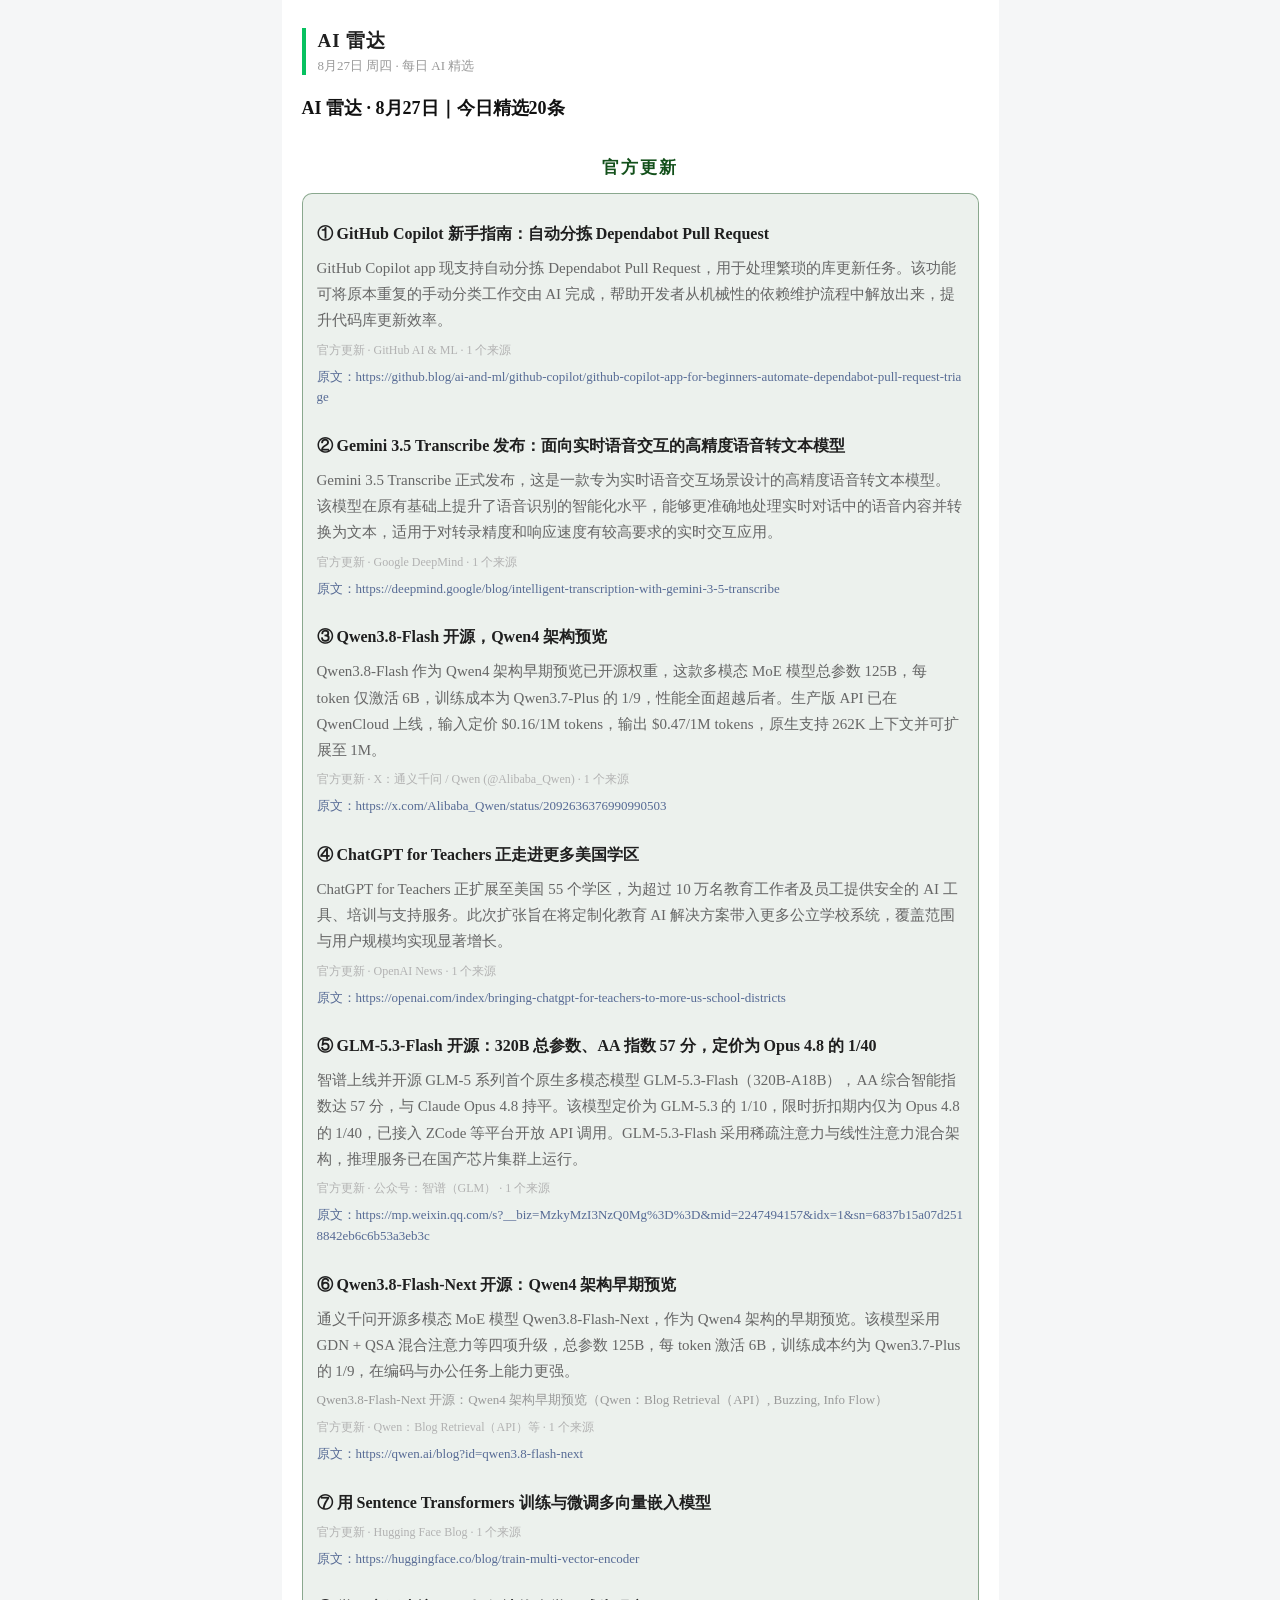
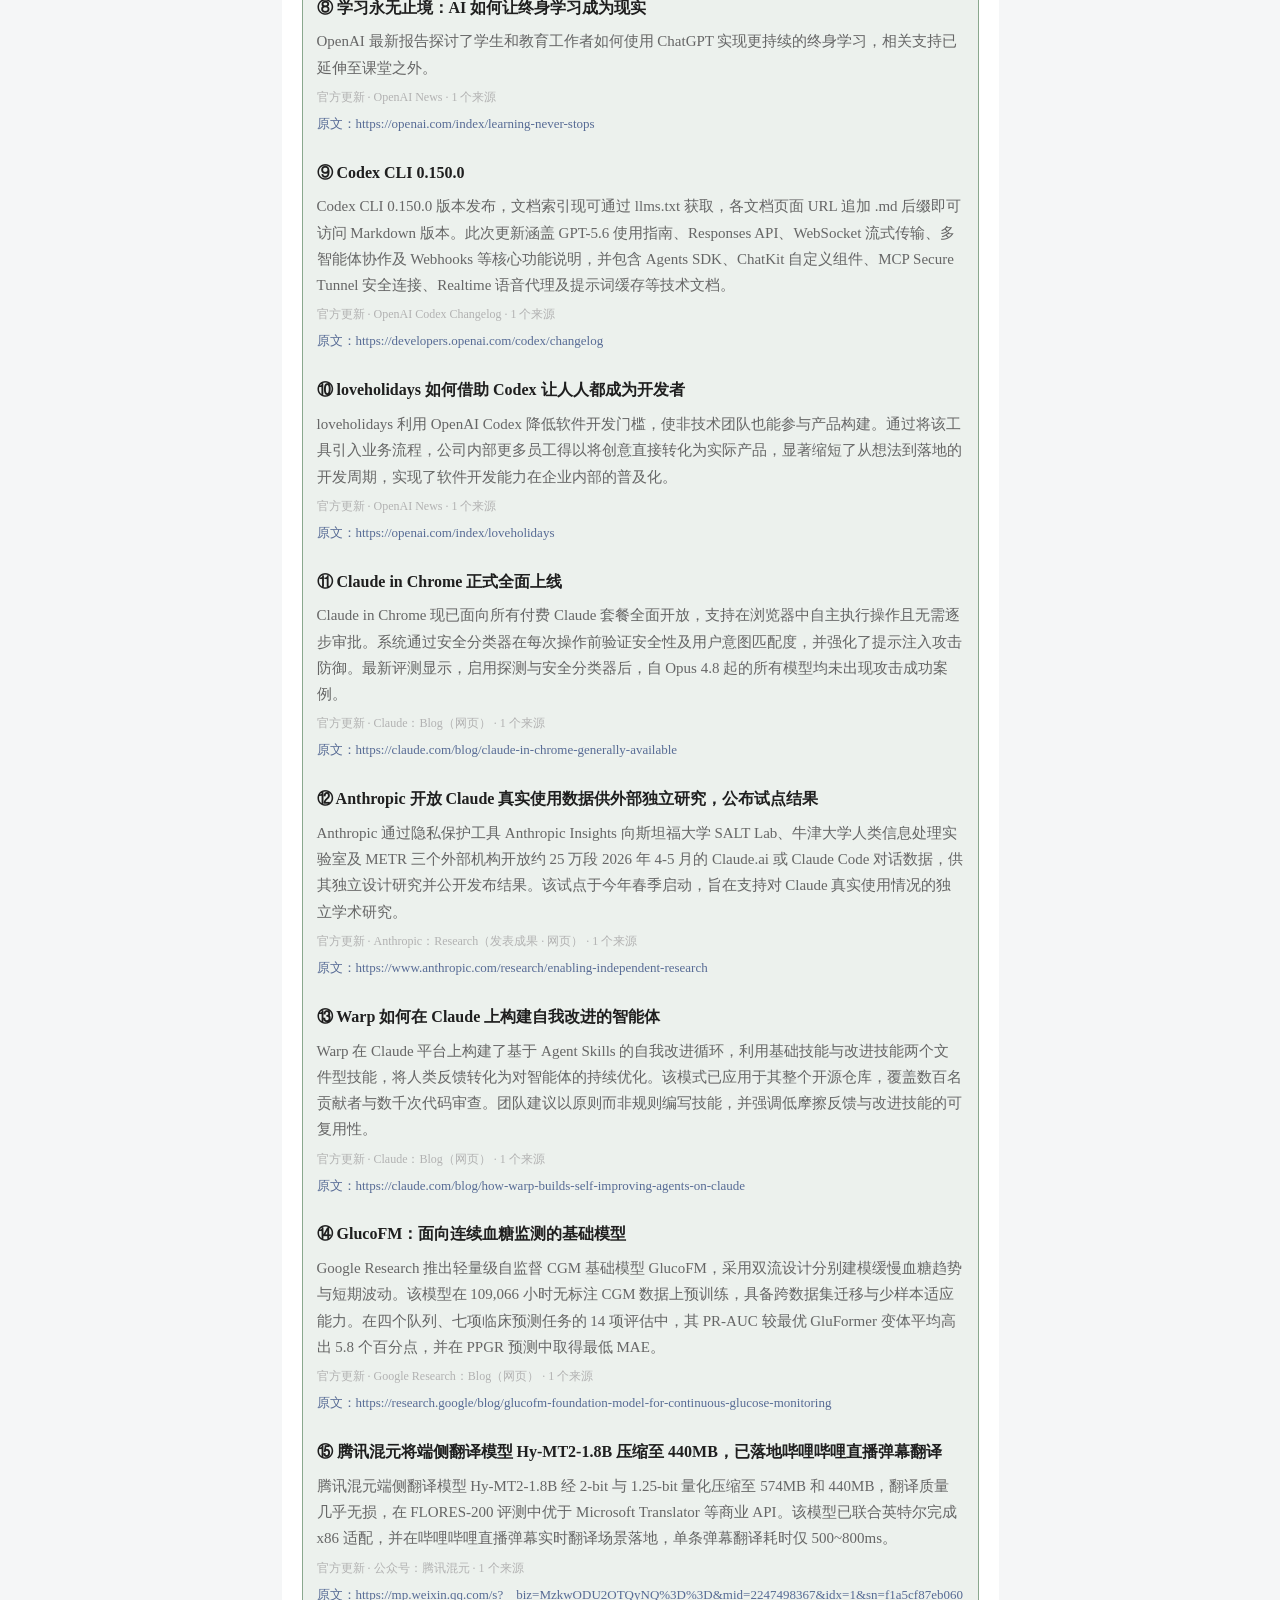
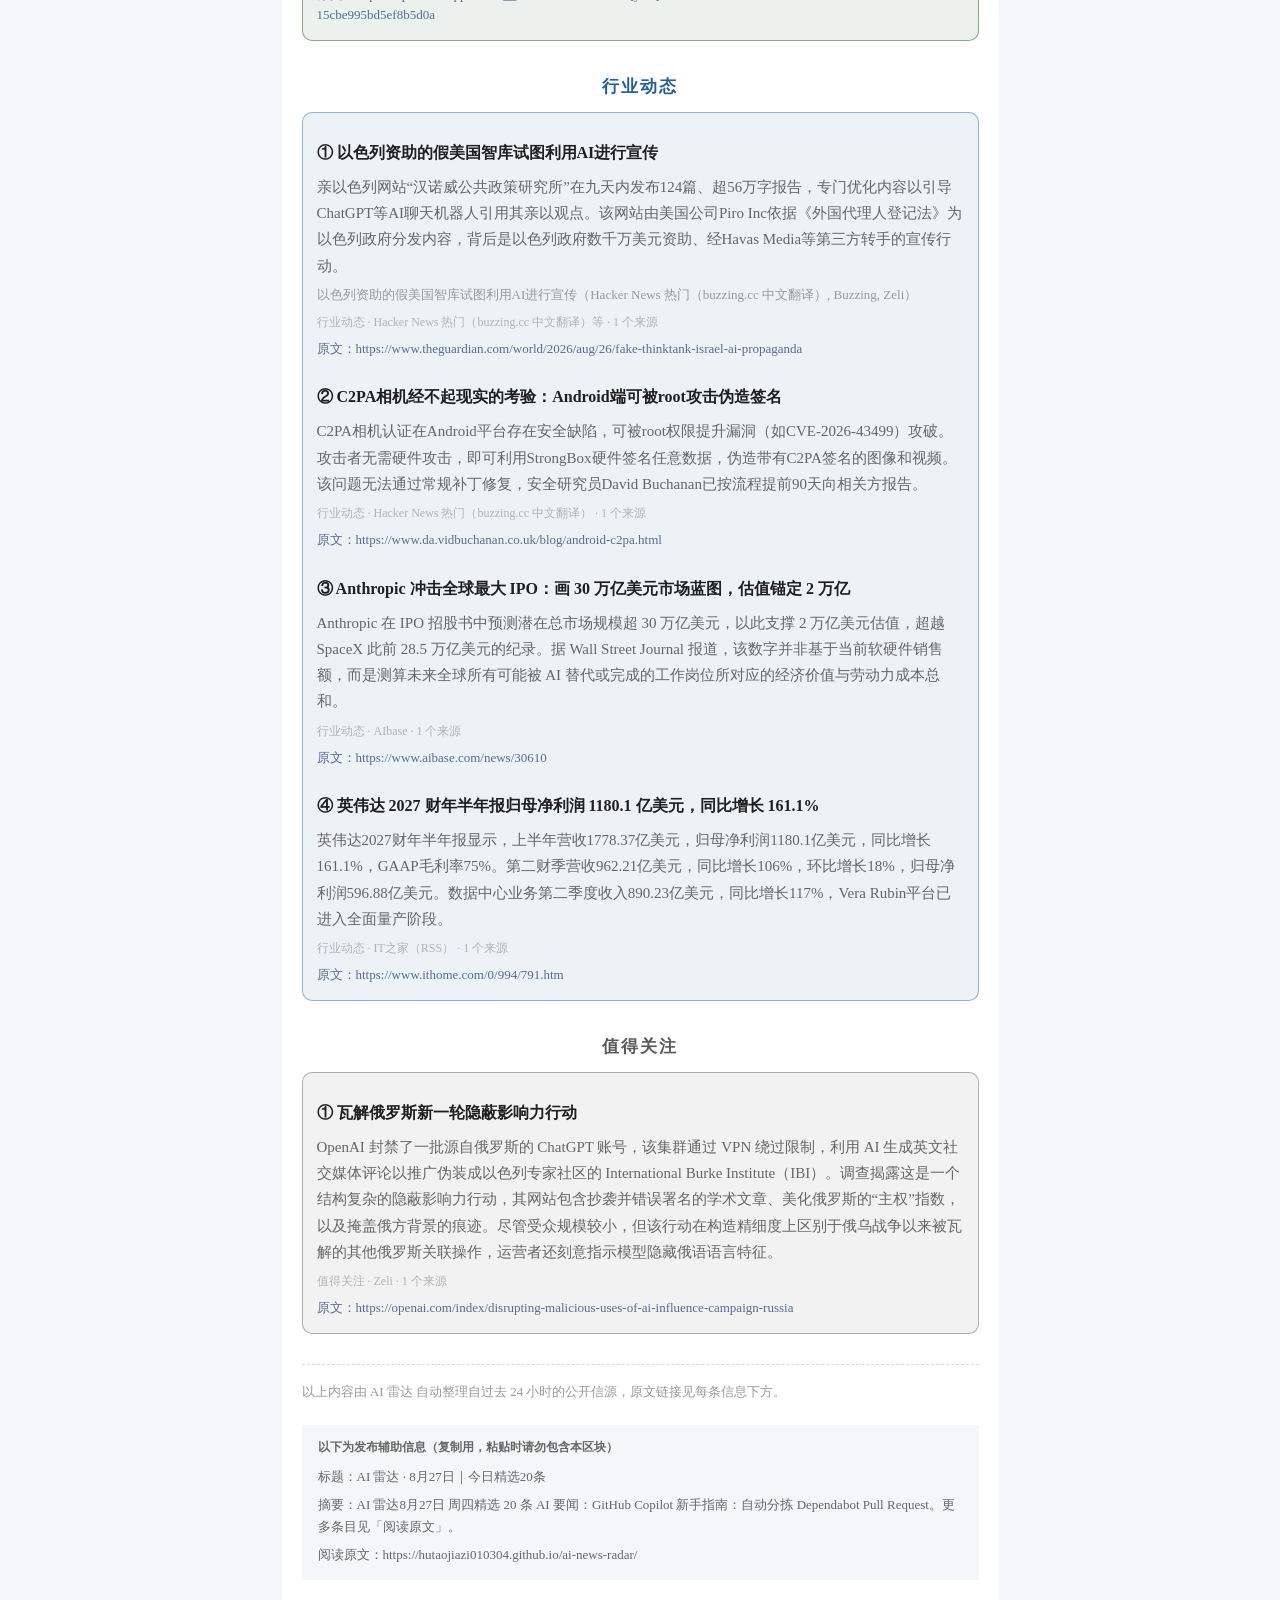
==== commit b29067a7: "chore: update weixin article" ====
--- a/weixin-grouped/index.html
+++ b/weixin-grouped/index.html
@@ -3,104 +3,110 @@
 <head>
 <meta charset="utf-8">
 <meta name="viewport" content="width=device-width, initial-scale=1">
-<title>AI 雷达 · 8月26日｜今日精选20条</title>
+<title>AI 雷达 · 8月27日｜今日精选20条</title>
 </head>
 <body style="margin:0;padding:0;background-color:#f5f6f7;">
 <section style="max-width:677px;margin:0 auto;background-color:#ffffff;padding:28px 20px 36px;">
 
 <section style="border-left:4px solid #07c160;padding-left:12px;margin:0 0 20px;">
 <p style="margin:0;font-size:19px;font-weight:bold;color:#1f1f1f;letter-spacing:1px;">AI 雷达</p>
-<p style="margin:3px 0 0;font-size:13px;color:#999999;">8月26日 周三 · 每日 AI 精选</p>
+<p style="margin:3px 0 0;font-size:13px;color:#999999;">8月27日 周四 · 每日 AI 精选</p>
 </section>
 
-<p style="margin:0 0 4px;font-size:18px;font-weight:bold;line-height:1.5;color:#111111;">AI 雷达 · 8月26日｜今日精选20条</p>
+<p style="margin:0 0 4px;font-size:18px;font-weight:bold;line-height:1.5;color:#111111;">AI 雷达 · 8月27日｜今日精选20条</p>
 
 <section style="margin:34px 0 0;">
 <p style="margin:0 0 14px;text-align:center;font-size:17px;font-weight:bold;letter-spacing:2px;color:#13501B;">官方更新</p>
 <section style="border:1px solid rgba(19, 80, 27, 0.45);border-radius:10px;background-color:rgba(19, 80, 27, 0.08);padding:2px 14px 14px;">
 <section style="margin:26px 0 0;padding:0;">
-<p style="margin:0;font-size:16px;line-height:1.55;font-weight:bold;color:#1f1f1f;">① Granite 4.2 LLMs 是如何构建的</p>
-<p style="margin:8px 0 0;font-size:15px;line-height:1.75;color:#666666;">Granite 4.2 是 IBM 发布的首个 dense decoder-only 推理模型家族，提供 3B、8B、30B 三种尺寸，均采用 Apache 2.0 开源。模型基于约 15T tokens 从头预训练，上下文窗口扩展至 512K，经思维链 SFT 及多阶段强化学习后训练。8B 和 30B 版本额外通过 agentic RL 在真实沙盒环境中学习工具调用、代码执行与网页搜索。全系支持 thinking/non-thinking 模式切换、低开销推理及原生工具调用。</p>
-<p style="margin:8px 0 0;font-size:12px;color:#b2b2b2;">官方更新 · Hugging Face Blog · 1 个来源</p>
-<p style="margin:8px 0 0;font-size:13px;line-height:1.6;color:#576b95;word-break:break-all;">原文：https://huggingface.co/blog/ibm-granite/granite-4-2</p>
+<p style="margin:0;font-size:16px;line-height:1.55;font-weight:bold;color:#1f1f1f;">① GitHub Copilot 新手指南：自动分拣 Dependabot Pull Request</p>
+<p style="margin:8px 0 0;font-size:15px;line-height:1.75;color:#666666;">GitHub Copilot app 现支持自动分拣 Dependabot Pull Request，用于处理繁琐的库更新任务。该功能可将原本重复的手动分类工作交由 AI 完成，帮助开发者从机械性的依赖维护流程中解放出来，提升代码库更新效率。</p>
+<p style="margin:8px 0 0;font-size:12px;color:#b2b2b2;">官方更新 · GitHub AI &amp; ML · 1 个来源</p>
+<p style="margin:8px 0 0;font-size:13px;line-height:1.6;color:#576b95;word-break:break-all;">原文：https://github.blog/ai-and-ml/github-copilot/github-copilot-app-for-beginners-automate-dependabot-pull-request-triage</p>
 </section>
 <section style="margin:26px 0 0;padding:0;">
-<p style="margin:0;font-size:16px;line-height:1.55;font-weight:bold;color:#1f1f1f;">② Granite Speech 5.0 Turbo CTC：极速精准语音转写</p>
-<p style="margin:8px 0 0;font-size:12px;color:#b2b2b2;">官方更新 · Hugging Face Blog · 1 个来源</p>
-<p style="margin:8px 0 0;font-size:13px;line-height:1.6;color:#576b95;word-break:break-all;">原文：https://huggingface.co/blog/ibm-granite/granite-speech-5-0-470m-turboctc</p>
+<p style="margin:0;font-size:16px;line-height:1.55;font-weight:bold;color:#1f1f1f;">② Gemini 3.5 Transcribe 发布：面向实时语音交互的高精度语音转文本模型</p>
+<p style="margin:8px 0 0;font-size:15px;line-height:1.75;color:#666666;">Gemini 3.5 Transcribe 正式发布，这是一款专为实时语音交互场景设计的高精度语音转文本模型。该模型在原有基础上提升了语音识别的智能化水平，能够更准确地处理实时对话中的语音内容并转换为文本，适用于对转录精度和响应速度有较高要求的实时交互应用。</p>
+<p style="margin:8px 0 0;font-size:12px;color:#b2b2b2;">官方更新 · Google DeepMind · 1 个来源</p>
+<p style="margin:8px 0 0;font-size:13px;line-height:1.6;color:#576b95;word-break:break-all;">原文：https://deepmind.google/blog/intelligent-transcription-with-gemini-3-5-transcribe</p>
 </section>
 <section style="margin:26px 0 0;padding:0;">
-<p style="margin:0;font-size:16px;line-height:1.55;font-weight:bold;color:#1f1f1f;">③ 量化感知修复：4-bit压缩模型性能反超全精度原版</p>
-<p style="margin:8px 0 0;font-size:15px;line-height:1.75;color:#666666;">Quantization-Aware Healing（QAH）方法应用于压缩至60B参数并量化为MXFP4的GPT-OSS 120B模型，使其在9项基准测试中的7项上超越bfloat16全精度原版。该方法解决了结构压缩后常规修复手段失效的问题，相比量化感知训练（QAT）更稳定且成本更低。最终得到的4-bit模型不仅体积更小、运行成本更低，准确率也反超原始16-bit检查点，逆转了量化模型性能通常低于全精度版本的惯例。</p>
-<p style="margin:8px 0 0;font-size:12px;color:#b2b2b2;">官方更新 · Hugging Face Blog · 1 个来源</p>
-<p style="margin:8px 0 0;font-size:13px;line-height:1.6;color:#576b95;word-break:break-all;">原文：https://huggingface.co/blog/MultiverseComputingCAI/quantization-aware-healing</p>
+<p style="margin:0;font-size:16px;line-height:1.55;font-weight:bold;color:#1f1f1f;">③ Qwen3.8-Flash 开源，Qwen4 架构预览</p>
+<p style="margin:8px 0 0;font-size:15px;line-height:1.75;color:#666666;">Qwen3.8-Flash 作为 Qwen4 架构早期预览已开源权重，这款多模态 MoE 模型总参数 125B，每 token 仅激活 6B，训练成本为 Qwen3.7-Plus 的 1/9，性能全面超越后者。生产版 API 已在 QwenCloud 上线，输入定价 $0.16/1M tokens，输出 $0.47/1M tokens，原生支持 262K 上下文并可扩展至 1M。</p>
+<p style="margin:8px 0 0;font-size:12px;color:#b2b2b2;">官方更新 · X：通义千问 / Qwen (@Alibaba_Qwen) · 1 个来源</p>
+<p style="margin:8px 0 0;font-size:13px;line-height:1.6;color:#576b95;word-break:break-all;">原文：https://x.com/Alibaba_Qwen/status/2092636376990990503</p>
 </section>
 <section style="margin:26px 0 0;padding:0;">
-<p style="margin:0;font-size:16px;line-height:1.55;font-weight:bold;color:#1f1f1f;">④ LLM 上线前该如何评估？</p>
-<p style="margin:8px 0 0;font-size:15px;line-height:1.75;color:#666666;">针对真实场景下的 secret scanning 任务，总结了 LLM 上线前的评估经验与教训。内容聚焦于如何将大语言模型应用于代码密钥检测的实际落地环节，涵盖评估过程中遇到的具体问题、验证方法及关键注意事项，为同类安全应用场景的模型测试提供实操参考。</p>
-<p style="margin:8px 0 0;font-size:12px;color:#b2b2b2;">官方更新 · GitHub AI &amp; ML · 1 个来源</p>
-<p style="margin:8px 0 0;font-size:13px;line-height:1.6;color:#576b95;word-break:break-all;">原文：https://github.blog/ai-and-ml/llms/how-to-evaluate-llms-before-production</p>
+<p style="margin:0;font-size:16px;line-height:1.55;font-weight:bold;color:#1f1f1f;">④ ChatGPT for Teachers 正走进更多美国学区</p>
+<p style="margin:8px 0 0;font-size:15px;line-height:1.75;color:#666666;">ChatGPT for Teachers 正扩展至美国 55 个学区，为超过 10 万名教育工作者及员工提供安全的 AI 工具、培训与支持服务。此次扩张旨在将定制化教育 AI 解决方案带入更多公立学校系统，覆盖范围与用户规模均实现显著增长。</p>
+<p style="margin:8px 0 0;font-size:12px;color:#b2b2b2;">官方更新 · OpenAI News · 1 个来源</p>
+<p style="margin:8px 0 0;font-size:13px;line-height:1.6;color:#576b95;word-break:break-all;">原文：https://openai.com/index/bringing-chatgpt-for-teachers-to-more-us-school-districts</p>
 </section>
 <section style="margin:26px 0 0;padding:0;">
-<p style="margin:0;font-size:16px;line-height:1.55;font-weight:bold;color:#1f1f1f;">⑤ 支持直接从安全公告中封禁用户</p>
-<p style="margin:8px 0 0;font-size:15px;line-height:1.75;color:#666666;">GitHub 现支持在组织或个人账户拥有的公共仓库安全公告页面中直接封禁用户。此前维护者需跳转至用户个人资料页才能执行封禁操作，新功能将这一流程整合至安全公告界面内，简化了针对安全相关恶意行为的审核与处置步骤。</p>
-<p style="margin:8px 0 0;font-size:12px;color:#b2b2b2;">官方更新 · GitHub Changelog · 1 个来源</p>
-<p style="margin:8px 0 0;font-size:13px;line-height:1.6;color:#576b95;word-break:break-all;">原文：https://github.blog/changelog/2026-08-25-block-users-directly-from-security-advisories</p>
+<p style="margin:0;font-size:16px;line-height:1.55;font-weight:bold;color:#1f1f1f;">⑤ GLM-5.3-Flash 开源：320B 总参数、AA 指数 57 分，定价为 Opus 4.8 的 1/40</p>
+<p style="margin:8px 0 0;font-size:15px;line-height:1.75;color:#666666;">智谱上线并开源 GLM-5 系列首个原生多模态模型 GLM-5.3-Flash（320B-A18B），AA 综合智能指数达 57 分，与 Claude Opus 4.8 持平。该模型定价为 GLM-5.3 的 1/10，限时折扣期内仅为 Opus 4.8 的 1/40，已接入 ZCode 等平台开放 API 调用。GLM-5.3-Flash 采用稀疏注意力与线性注意力混合架构，推理服务已在国产芯片集群上运行。</p>
+<p style="margin:8px 0 0;font-size:12px;color:#b2b2b2;">官方更新 · 公众号：智谱（GLM） · 1 个来源</p>
+<p style="margin:8px 0 0;font-size:13px;line-height:1.6;color:#576b95;word-break:break-all;">原文：https://mp.weixin.qq.com/s?__biz=MzkyMzI3NzQ0Mg%3D%3D&amp;mid=2247494157&amp;idx=1&amp;sn=6837b15a07d2518842eb6c6b53a3eb3c</p>
 </section>
 <section style="margin:26px 0 0;padding:0;">
-<p style="margin:0;font-size:16px;line-height:1.55;font-weight:bold;color:#1f1f1f;">⑥ GitHub Copilot 应用 Customize 标签页正式全面开放</p>
-<p style="margin:8px 0 0;font-size:15px;line-height:1.75;color:#666666;">GitHub Copilot 应用中的 Customize 标签页正式全面开放，支持通过 MCP 协议将团队现有的工具、知识库和工作流直接集成到 Copilot 中。该功能允许用户自定义 Copilot 的行为与上下文，使其更贴合特定开发环境与业务需求，无需额外配置即可连接已有基础设施，提升 AI 辅助编程在实际团队协作中的适配性与实用性。</p>
-<p style="margin:8px 0 0;font-size:12px;color:#b2b2b2;">官方更新 · GitHub Changelog · 1 个来源</p>
-<p style="margin:8px 0 0;font-size:13px;line-height:1.6;color:#576b95;word-break:break-all;">原文：https://github.blog/changelog/2026-08-25-github-copilot-app-customize-tab-is-generally-available</p>
+<p style="margin:0;font-size:16px;line-height:1.55;font-weight:bold;color:#1f1f1f;">⑥ Qwen3.8-Flash-Next 开源：Qwen4 架构早期预览</p>
+<p style="margin:8px 0 0;font-size:15px;line-height:1.75;color:#666666;">通义千问开源多模态 MoE 模型 Qwen3.8-Flash-Next，作为 Qwen4 架构的早期预览。该模型采用 GDN + QSA 混合注意力等四项升级，总参数 125B，每 token 激活 6B，训练成本约为 Qwen3.7-Plus 的 1/9，在编码与办公任务上能力更强。</p>
+<p style="margin:6px 0 0;font-size:13px;line-height:1.6;color:#999999;">Qwen3.8-Flash-Next 开源：Qwen4 架构早期预览（Qwen：Blog Retrieval（API）, Buzzing, Info Flow）</p>
+<p style="margin:8px 0 0;font-size:12px;color:#b2b2b2;">官方更新 · Qwen：Blog Retrieval（API）等 · 1 个来源</p>
+<p style="margin:8px 0 0;font-size:13px;line-height:1.6;color:#576b95;word-break:break-all;">原文：https://qwen.ai/blog?id=qwen3.8-flash-next</p>
 </section>
 <section style="margin:26px 0 0;padding:0;">
-<p style="margin:0;font-size:16px;line-height:1.55;font-weight:bold;color:#1f1f1f;">⑦ 规则集中的推送规则现已支持路径例外</p>
-<p style="margin:8px 0 0;font-size:15px;line-height:1.75;color:#666666;">规则集中的推送规则现已支持路径例外功能，允许通过豁免特定文件路径实现更细粒度的配置。启用后，规则将在作用范围内全局生效，仅排除用户指定的路径。该功能目前已进入 public 阶段，适用于需要针对部分目录或文件绕过统一推送策略的场景。</p>
-<p style="margin:8px 0 0;font-size:12px;color:#b2b2b2;">官方更新 · GitHub Changelog · 1 个来源</p>
-<p style="margin:8px 0 0;font-size:13px;line-height:1.6;color:#576b95;word-break:break-all;">原文：https://github.blog/changelog/2026-08-25-push-rules-in-rulesets-now-support-path-exceptions</p>
+<p style="margin:0;font-size:16px;line-height:1.55;font-weight:bold;color:#1f1f1f;">⑦ 用 Sentence Transformers 训练与微调多向量嵌入模型</p>
+<p style="margin:8px 0 0;font-size:12px;color:#b2b2b2;">官方更新 · Hugging Face Blog · 1 个来源</p>
+<p style="margin:8px 0 0;font-size:13px;line-height:1.6;color:#576b95;word-break:break-all;">原文：https://huggingface.co/blog/train-multi-vector-encoder</p>
 </section>
 <section style="margin:26px 0 0;padding:0;">
-<p style="margin:0;font-size:16px;line-height:1.55;font-weight:bold;color:#1f1f1f;">⑧ 用 Google Search 升级家居装饰的5种方法</p>
-<p style="margin:8px 0 0;font-size:15px;line-height:1.75;color:#666666;">Google Search 提供五种家居装饰升级技巧：利用 Lens 视觉搜索识别家具风格并查找相似单品；通过“shop the look”功能直接从灵感图片中购买同款商品；使用 AR 预览将虚拟家具置入真实空间查看摆放效果；借助颜色与材质筛选器精准定位特定装饰品；结合趋势搜索获取当季流行配色与布局方案，辅助高效完成家居改造决策。</p>
-<p style="margin:8px 0 0;font-size:12px;color:#b2b2b2;">官方更新 · Google AI Blog · 1 个来源</p>
-<p style="margin:8px 0 0;font-size:13px;line-height:1.6;color:#576b95;word-break:break-all;">原文：https://blog.google/products-and-platforms/products/search/home-decor-tips</p>
+<p style="margin:0;font-size:16px;line-height:1.55;font-weight:bold;color:#1f1f1f;">⑧ 学习永无止境：AI 如何让终身学习成为现实</p>
+<p style="margin:8px 0 0;font-size:15px;line-height:1.75;color:#666666;">OpenAI 最新报告探讨了学生和教育工作者如何使用 ChatGPT 实现更持续的终身学习，相关支持已延伸至课堂之外。</p>
+<p style="margin:8px 0 0;font-size:12px;color:#b2b2b2;">官方更新 · OpenAI News · 1 个来源</p>
+<p style="margin:8px 0 0;font-size:13px;line-height:1.6;color:#576b95;word-break:break-all;">原文：https://openai.com/index/learning-never-stops</p>
 </section>
 <section style="margin:26px 0 0;padding:0;">
-<p style="margin:0;font-size:16px;line-height:1.55;font-weight:bold;color:#1f1f1f;">⑨ Jalapeño 首批测试结果出炉：AI 推理速度与能效领跑行业</p>
-<p style="margin:8px 0 0;font-size:15px;line-height:1.75;color:#666666;">OpenAI 自研推理芯片 Jalapeño 首批测试结果公布，在现代 AI 模型推理任务中实现更高吞吐量与更低延迟。该定制芯片在推理速度和能效方面均领先行业，专为提升当前主流模型的运行效率而设计，验证了 OpenAI 在专用 AI 硬件领域的实际性能表现。</p>
-<p style="margin:6px 0 0;font-size:13px;line-height:1.6;color:#999999;">Jalapeño 首批测试结果出炉：AI 推理速度与能效领跑行业（OpenAI News, Zeli）</p>
-<p style="margin:8px 0 0;font-size:12px;color:#b2b2b2;">官方更新 · OpenAI News等 · 1 个来源</p>
-<p style="margin:8px 0 0;font-size:13px;line-height:1.6;color:#576b95;word-break:break-all;">原文：https://openai.com/index/jalapeno-first-results</p>
+<p style="margin:0;font-size:16px;line-height:1.55;font-weight:bold;color:#1f1f1f;">⑨ Codex CLI 0.150.0</p>
+<p style="margin:8px 0 0;font-size:15px;line-height:1.75;color:#666666;">Codex CLI 0.150.0 版本发布，文档索引现可通过 llms.txt 获取，各文档页面 URL 追加 .md 后缀即可访问 Markdown 版本。此次更新涵盖 GPT-5.6 使用指南、Responses API、WebSocket 流式传输、多智能体协作及 Webhooks 等核心功能说明，并包含 Agents SDK、ChatKit 自定义组件、MCP Secure Tunnel 安全连接、Realtime 语音代理及提示词缓存等技术文档。</p>
+<p style="margin:8px 0 0;font-size:12px;color:#b2b2b2;">官方更新 · OpenAI Codex Changelog · 1 个来源</p>
+<p style="margin:8px 0 0;font-size:13px;line-height:1.6;color:#576b95;word-break:break-all;">原文：https://developers.openai.com/codex/changelog</p>
 </section>
 <section style="margin:26px 0 0;padding:0;">
-<p style="margin:0;font-size:16px;line-height:1.55;font-weight:bold;color:#1f1f1f;">⑩ Rule Insights 仪表板正式全面开放</p>
-<p style="margin:8px 0 0;font-size:15px;line-height:1.75;color:#666666;">Rule Insights 仪表板现已在 repository 和 organization 层级全面开放。该功能提供可视化的高层级视图，直观呈现 GitHub 对仓库规则的评估与执行状况，帮助管理者快速掌握规则生效情况、合规状态及潜在问题，无需深入底层日志即可完成规则治理监控。</p>
-<p style="margin:8px 0 0;font-size:12px;color:#b2b2b2;">官方更新 · GitHub Changelog · 1 个来源</p>
-<p style="margin:8px 0 0;font-size:13px;line-height:1.6;color:#576b95;word-break:break-all;">原文：https://github.blog/changelog/2026-08-25-rule-insights-dashboard-generally-available</p>
+<p style="margin:0;font-size:16px;line-height:1.55;font-weight:bold;color:#1f1f1f;">⑩ loveholidays 如何借助 Codex 让人人都成为开发者</p>
+<p style="margin:8px 0 0;font-size:15px;line-height:1.75;color:#666666;">loveholidays 利用 OpenAI Codex 降低软件开发门槛，使非技术团队也能参与产品构建。通过将该工具引入业务流程，公司内部更多员工得以将创意直接转化为实际产品，显著缩短了从想法到落地的开发周期，实现了软件开发能力在企业内部的普及化。</p>
+<p style="margin:8px 0 0;font-size:12px;color:#b2b2b2;">官方更新 · OpenAI News · 1 个来源</p>
+<p style="margin:8px 0 0;font-size:13px;line-height:1.6;color:#576b95;word-break:break-all;">原文：https://openai.com/index/loveholidays</p>
 </section>
 <section style="margin:26px 0 0;padding:0;">
-<p style="margin:0;font-size:16px;line-height:1.55;font-weight:bold;color:#1f1f1f;">⑪ 丰沛智能背后的全栈技术</p>
-<p style="margin:8px 0 0;font-size:15px;line-height:1.75;color:#666666;">OpenAI CFO Sarah Friar 阐述了芯片、算力、模型与产品层面的技术进步如何产生复合效应，从而以更大规模和更低成本交付更具实用性的智能。这一全栈技术视角揭示了 OpenAI 在基础设施到应用端协同优化背后的具体逻辑，解释了其在提升 AI 效能的同时实现成本下降的关键路径。</p>
-<p style="margin:8px 0 0;font-size:12px;color:#b2b2b2;">官方更新 · OpenAI News · 1 个来源</p>
-<p style="margin:8px 0 0;font-size:13px;line-height:1.6;color:#576b95;word-break:break-all;">原文：https://openai.com/index/the-full-stack-behind-abundant-intelligence</p>
+<p style="margin:0;font-size:16px;line-height:1.55;font-weight:bold;color:#1f1f1f;">⑪ Claude in Chrome 正式全面上线</p>
+<p style="margin:8px 0 0;font-size:15px;line-height:1.75;color:#666666;">Claude in Chrome 现已面向所有付费 Claude 套餐全面开放，支持在浏览器中自主执行操作且无需逐步审批。系统通过安全分类器在每次操作前验证安全性及用户意图匹配度，并强化了提示注入攻击防御。最新评测显示，启用探测与安全分类器后，自 Opus 4.8 起的所有模型均未出现攻击成功案例。</p>
+<p style="margin:8px 0 0;font-size:12px;color:#b2b2b2;">官方更新 · Claude：Blog（网页） · 1 个来源</p>
+<p style="margin:8px 0 0;font-size:13px;line-height:1.6;color:#576b95;word-break:break-all;">原文：https://claude.com/blog/claude-in-chrome-generally-available</p>
 </section>
 <section style="margin:26px 0 0;padding:0;">
-<p style="margin:0;font-size:16px;line-height:1.55;font-weight:bold;color:#1f1f1f;">⑫ WeatherNext 预测气旋：提前五天预警五级飓风</p>
-<p style="margin:8px 0 0;font-size:15px;line-height:1.75;color:#666666;">Google AI 发布 WeatherNext 气旋预测模型，可同时预测风暴路径、强度和规模，比现有系统多提供一天预警时间。在 2025 飓风季实战中，该模型提前五天预测出飓风 Melissa 将以五级强度登陆牙买加，这也是美国国家飓风中心首次实时使用 AI 模型。WeatherNext 单场风暴可生成多达 1000 次模拟，目前代码与权重已开源。</p>
-<p style="margin:8px 0 0;font-size:12px;color:#b2b2b2;">官方更新 · X：Google AI (@GoogleAI) · 1 个来源</p>
-<p style="margin:8px 0 0;font-size:13px;line-height:1.6;color:#576b95;word-break:break-all;">原文：https://x.com/GoogleAI/status/2092275116503707733</p>
+<p style="margin:0;font-size:16px;line-height:1.55;font-weight:bold;color:#1f1f1f;">⑫ Anthropic 开放 Claude 真实使用数据供外部独立研究，公布试点结果</p>
+<p style="margin:8px 0 0;font-size:15px;line-height:1.75;color:#666666;">Anthropic 通过隐私保护工具 Anthropic Insights 向斯坦福大学 SALT Lab、牛津大学人类信息处理实验室及 METR 三个外部机构开放约 25 万段 2026 年 4-5 月的 Claude.ai 或 Claude Code 对话数据，供其独立设计研究并公开发布结果。该试点于今年春季启动，旨在支持对 Claude 真实使用情况的独立学术研究。</p>
+<p style="margin:8px 0 0;font-size:12px;color:#b2b2b2;">官方更新 · Anthropic：Research（发表成果 · 网页） · 1 个来源</p>
+<p style="margin:8px 0 0;font-size:13px;line-height:1.6;color:#576b95;word-break:break-all;">原文：https://www.anthropic.com/research/enabling-independent-research</p>
 </section>
 <section style="margin:26px 0 0;padding:0;">
-<p style="margin:0;font-size:16px;line-height:1.55;font-weight:bold;color:#1f1f1f;">⑬ Claude 记忆功能全面打通聊天与 Cowork，用户可逐条查看和编辑</p>
-<p style="margin:8px 0 0;font-size:15px;line-height:1.75;color:#666666;">Claude 已将聊天与 Claude Cowork 的记忆功能统一，用户在任一场景对话时均可调用此前积累的上下文，且记忆会在聊天过程中实时更新。用户可在 Memory 设置中按主题逐条查看、编辑或删除记忆内容。健康、信仰等敏感话题默认不存储但支持手动开启，而敏感识别号、犯罪记录等信息始终不会被保存。</p>
+<p style="margin:0;font-size:16px;line-height:1.55;font-weight:bold;color:#1f1f1f;">⑬ Warp 如何在 Claude 上构建自我改进的智能体</p>
+<p style="margin:8px 0 0;font-size:15px;line-height:1.75;color:#666666;">Warp 在 Claude 平台上构建了基于 Agent Skills 的自我改进循环，利用基础技能与改进技能两个文件型技能，将人类反馈转化为对智能体的持续优化。该模式已应用于其整个开源仓库，覆盖数百名贡献者与数千次代码审查。团队建议以原则而非规则编写技能，并强调低摩擦反馈与改进技能的可复用性。</p>
 <p style="margin:8px 0 0;font-size:12px;color:#b2b2b2;">官方更新 · Claude：Blog（网页） · 1 个来源</p>
-<p style="margin:8px 0 0;font-size:13px;line-height:1.6;color:#576b95;word-break:break-all;">原文：https://claude.com/blog/claudes-memory-works-everywhere-and-you-decide-whats-in-it</p>
+<p style="margin:8px 0 0;font-size:13px;line-height:1.6;color:#576b95;word-break:break-all;">原文：https://claude.com/blog/how-warp-builds-self-improving-agents-on-claude</p>
 </section>
 <section style="margin:26px 0 0;padding:0;">
-<p style="margin:0;font-size:16px;line-height:1.55;font-weight:bold;color:#1f1f1f;">⑭ LangChain 与 Airbyte 集成：让数据摄取达到生产级就绪</p>
-<p style="margin:8px 0 0;font-size:15px;line-height:1.75;color:#666666;">LangChain 与 Airbyte 集成方案通过调度、文本拆分及支持 50 多种嵌入模型，实现数据摄取自动化。该方案将检索应用扩展至生产环境，帮助开发者构建可规模化的生产级数据管道，解决从原型到实际部署的数据处理瓶颈。</p>
-<p style="margin:8px 0 0;font-size:12px;color:#b2b2b2;">官方更新 · LangChain：Blog（RSS） · 1 个来源</p>
-<p style="margin:8px 0 0;font-size:13px;line-height:1.6;color:#576b95;word-break:break-all;">原文：https://www.langchain.com/blog/making-data-ingestion-production-ready-a-langchain-powered-airbyte-destination</p>
+<p style="margin:0;font-size:16px;line-height:1.55;font-weight:bold;color:#1f1f1f;">⑭ GlucoFM：面向连续血糖监测的基础模型</p>
+<p style="margin:8px 0 0;font-size:15px;line-height:1.75;color:#666666;">Google Research 推出轻量级自监督 CGM 基础模型 GlucoFM，采用双流设计分别建模缓慢血糖趋势与短期波动。该模型在 109,066 小时无标注 CGM 数据上预训练，具备跨数据集迁移与少样本适应能力。在四个队列、七项临床预测任务的 14 项评估中，其 PR-AUC 较最优 GluFormer 变体平均高出 5.8 个百分点，并在 PPGR 预测中取得最低 MAE。</p>
+<p style="margin:8px 0 0;font-size:12px;color:#b2b2b2;">官方更新 · Google Research：Blog（网页） · 1 个来源</p>
+<p style="margin:8px 0 0;font-size:13px;line-height:1.6;color:#576b95;word-break:break-all;">原文：https://research.google/blog/glucofm-foundation-model-for-continuous-glucose-monitoring</p>
+</section>
+<section style="margin:26px 0 0;padding:0;">
+<p style="margin:0;font-size:16px;line-height:1.55;font-weight:bold;color:#1f1f1f;">⑮ 腾讯混元将端侧翻译模型 Hy-MT2-1.8B 压缩至 440MB，已落地哔哩哔哩直播弹幕翻译</p>
+<p style="margin:8px 0 0;font-size:15px;line-height:1.75;color:#666666;">腾讯混元端侧翻译模型 Hy-MT2-1.8B 经 2-bit 与 1.25-bit 量化压缩至 574MB 和 440MB，翻译质量几乎无损，在 FLORES-200 评测中优于 Microsoft Translator 等商业 API。该模型已联合英特尔完成 x86 适配，并在哔哩哔哩直播弹幕实时翻译场景落地，单条弹幕翻译耗时仅 500~800ms。</p>
+<p style="margin:8px 0 0;font-size:12px;color:#b2b2b2;">官方更新 · 公众号：腾讯混元 · 1 个来源</p>
+<p style="margin:8px 0 0;font-size:13px;line-height:1.6;color:#576b95;word-break:break-all;">原文：https://mp.weixin.qq.com/s?__biz=MzkwODU2OTQyNQ%3D%3D&amp;mid=2247498367&amp;idx=1&amp;sn=f1a5cf87eb06015cbe995bd5ef8b5d0a</p>
 </section>
 </section>
 </section>
@@ -108,17 +114,17 @@
 <p style="margin:0 0 14px;text-align:center;font-size:17px;font-weight:bold;letter-spacing:2px;color:#215F9A;">行业动态</p>
 <section style="border:1px solid rgba(33, 95, 154, 0.45);border-radius:10px;background-color:rgba(33, 95, 154, 0.08);padding:2px 14px 14px;">
 <section style="margin:26px 0 0;padding:0;">
-<p style="margin:0;font-size:16px;line-height:1.55;font-weight:bold;color:#1f1f1f;">① 苹果推出 M6 和 M5 Ultra，性能和 AI 算力大幅跃升</p>
-<p style="margin:8px 0 0;font-size:15px;line-height:1.75;color:#666666;">苹果发布首款 2nm 芯片 M6 及迄今最强芯片 M5 Ultra，分别搭载于新款 Mac mini 与 Mac Studio。M6 作为首款采用 2nm 工艺的 Apple Silicon，带来性能与 AI 算力的显著跃升；M5 Ultra 则刷新了苹果桌面级芯片的性能上限，进一步强化专业工作流处理能力。两款新芯片的落地，使 Mac mini 和 Mac Studio 在计算密度与能效比上同步升级。</p>
-<p style="margin:6px 0 0;font-size:13px;line-height:1.6;color:#999999;">苹果推出 M6 和 M5 Ultra，性能和 AI 算力大幅跃升（Hacker News 热门（buzzing.cc 中文翻译）, NewsNow, Buzzing, Info Flow）</p>
-<p style="margin:8px 0 0;font-size:12px;color:#b2b2b2;">行业动态 · Hacker News 热门（buzzing.cc 中文翻译）等 · 2 个来源</p>
-<p style="margin:8px 0 0;font-size:13px;line-height:1.6;color:#576b95;word-break:break-all;">原文：https://www.apple.com/newsroom/2026/08/apple-introduces-m6-and-m5-ultra-for-a-big-leap-in-performance-and-ai-compute</p>
+<p style="margin:0;font-size:16px;line-height:1.55;font-weight:bold;color:#1f1f1f;">① 以色列资助的假美国智库试图利用AI进行宣传</p>
+<p style="margin:8px 0 0;font-size:15px;line-height:1.75;color:#666666;">亲以色列网站“汉诺威公共政策研究所”在九天内发布124篇、超56万字报告，专门优化内容以引导ChatGPT等AI聊天机器人引用其亲以观点。该网站由美国公司Piro Inc依据《外国代理人登记法》为以色列政府分发内容，背后是以色列政府数千万美元资助、经Havas Media等第三方转手的宣传行动。</p>
+<p style="margin:6px 0 0;font-size:13px;line-height:1.6;color:#999999;">以色列资助的假美国智库试图利用AI进行宣传（Hacker News 热门（buzzing.cc 中文翻译）, Buzzing, Zeli）</p>
+<p style="margin:8px 0 0;font-size:12px;color:#b2b2b2;">行业动态 · Hacker News 热门（buzzing.cc 中文翻译）等 · 1 个来源</p>
+<p style="margin:8px 0 0;font-size:13px;line-height:1.6;color:#576b95;word-break:break-all;">原文：https://www.theguardian.com/world/2026/aug/26/fake-thinktank-israel-ai-propaganda</p>
 </section>
 <section style="margin:26px 0 0;padding:0;">
-<p style="margin:0;font-size:16px;line-height:1.55;font-weight:bold;color:#1f1f1f;">② ARIA 重拳封杀纯 AI 歌曲：人类创作主唱才能上榜，AI 辅助仍可准入</p>
-<p style="margin:8px 0 0;font-size:15px;line-height:1.75;color:#666666;">Australian Recording Industry Association (ARIA) 宣布自下周一禁止纯 AI 生成歌曲进入官方榜单，上榜作品必须由人类主导创作、演唱及演奏，AI 辅助制作仍被允许。此举源于此前一首利用 AI 生成人声与鼓点复刻 Madonna 经典曲目 Like a Prayer 的歌曲，在澳大利亚单曲榜前20名停留16周并最高冲至第2位，促使 ARIA 将人类主导确立为打榜硬性门槛。</p>
-<p style="margin:8px 0 0;font-size:12px;color:#b2b2b2;">行业动态 · AIbase · 1 个来源</p>
-<p style="margin:8px 0 0;font-size:13px;line-height:1.6;color:#576b95;word-break:break-all;">原文：https://www.aibase.com/news/30604</p>
+<p style="margin:0;font-size:16px;line-height:1.55;font-weight:bold;color:#1f1f1f;">② C2PA相机经不起现实的考验：Android端可被root攻击伪造签名</p>
+<p style="margin:8px 0 0;font-size:15px;line-height:1.75;color:#666666;">C2PA相机认证在Android平台存在安全缺陷，可被root权限提升漏洞（如CVE-2026-43499）攻破。攻击者无需硬件攻击，即可利用StrongBox硬件签名任意数据，伪造带有C2PA签名的图像和视频。该问题无法通过常规补丁修复，安全研究员David Buchanan已按流程提前90天向相关方报告。</p>
+<p style="margin:8px 0 0;font-size:12px;color:#b2b2b2;">行业动态 · Hacker News 热门（buzzing.cc 中文翻译） · 1 个来源</p>
+<p style="margin:8px 0 0;font-size:13px;line-height:1.6;color:#576b95;word-break:break-all;">原文：https://www.da.vidbuchanan.co.uk/blog/android-c2pa.html</p>
 </section>
 <section style="margin:26px 0 0;padding:0;">
 <p style="margin:0;font-size:16px;line-height:1.55;font-weight:bold;color:#1f1f1f;">③ Anthropic 冲击全球最大 IPO：画 30 万亿美元市场蓝图，估值锚定 2 万亿</p>
@@ -127,16 +133,10 @@
 <p style="margin:8px 0 0;font-size:13px;line-height:1.6;color:#576b95;word-break:break-all;">原文：https://www.aibase.com/news/30610</p>
 </section>
 <section style="margin:26px 0 0;padding:0;">
-<p style="margin:0;font-size:16px;line-height:1.55;font-weight:bold;color:#1f1f1f;">④ OpenWorker 新版发布，内置网络安全智能体</p>
-<p style="margin:8px 0 0;font-size:15px;line-height:1.75;color:#666666;">Andrew Ng 旗下开源智能体 OpenWorker 发布新版，强化安全工作流。其 harness 完全开源，支持安全团队审计无后门。新版内置代码漏洞扫描、依赖供应链注入检测和云安全配置检查三类网络安全智能体，并支持本地运行开源权重模型以保护敏感代码。</p>
-<p style="margin:8px 0 0;font-size:12px;color:#b2b2b2;">行业动态 · X：Andrew Ng（DeepLearning.AI 创始人） (@AndrewYNg) · 1 个来源</p>
-<p style="margin:8px 0 0;font-size:13px;line-height:1.6;color:#576b95;word-break:break-all;">原文：https://x.com/AndrewYNg/status/2092315079576555806</p>
-</section>
-<section style="margin:26px 0 0;padding:0;">
-<p style="margin:0;font-size:16px;line-height:1.55;font-weight:bold;color:#1f1f1f;">⑤ Dylan Patel：Anthropic 与 OpenAI 到 2028 年将控制全球大部分算力</p>
-<p style="margin:8px 0 0;font-size:15px;line-height:1.75;color:#666666;">SemiAnalysis 创始人 Dylan Patel 预测，到 2028 年 Anthropic 和 OpenAI 将控制全球大部分可用 FLOPs。这一判断基于实验室经济学逻辑：这两家公司具备更强的算力变现能力，因此在资源竞争中能持续出价高于其他参与方，从而逐步集中全球算力资源。</p>
-<p style="margin:8px 0 0;font-size:12px;color:#b2b2b2;">行业动态 · Dwarkesh Patel：Podcast &amp; Blog（RSS） · 1 个来源</p>
-<p style="margin:8px 0 0;font-size:13px;line-height:1.6;color:#576b95;word-break:break-all;">原文：https://www.dwarkesh.com/p/dylan-patel-3</p>
+<p style="margin:0;font-size:16px;line-height:1.55;font-weight:bold;color:#1f1f1f;">④ 英伟达 2027 财年半年报归母净利润 1180.1 亿美元，同比增长 161.1%</p>
+<p style="margin:8px 0 0;font-size:15px;line-height:1.75;color:#666666;">英伟达2027财年半年报显示，上半年营收1778.37亿美元，归母净利润1180.1亿美元，同比增长161.1%，GAAP毛利率75%。第二财季营收962.21亿美元，同比增长106%，环比增长18%，归母净利润596.88亿美元。数据中心业务第二季度收入890.23亿美元，同比增长117%，Vera Rubin平台已进入全面量产阶段。</p>
+<p style="margin:8px 0 0;font-size:12px;color:#b2b2b2;">行业动态 · IT之家（RSS） · 1 个来源</p>
+<p style="margin:8px 0 0;font-size:13px;line-height:1.6;color:#576b95;word-break:break-all;">原文：https://www.ithome.com/0/994/791.htm</p>
 </section>
 </section>
 </section>
@@ -144,10 +144,10 @@
 <p style="margin:0 0 14px;text-align:center;font-size:17px;font-weight:bold;letter-spacing:2px;color:#595959;">值得关注</p>
 <section style="border:1px solid rgba(89, 89, 89, 0.45);border-radius:10px;background-color:rgba(89, 89, 89, 0.08);padding:2px 14px 14px;">
 <section style="margin:26px 0 0;padding:0;">
-<p style="margin:0;font-size:16px;line-height:1.55;font-weight:bold;color:#1f1f1f;">① Apple 推出搭载 M5 Max 与 M5 Ultra 的全新 Mac Studio</p>
-<p style="margin:8px 0 0;font-size:15px;line-height:1.75;color:#666666;">Apple 发布搭载 M5 Max 与 M5 Ultra 的全新 Mac Studio，AI 性能最高提升 4.3 倍，图形性能提升 1.8 倍，存储速度提升 2 倍。M5 Ultra 版本支持最高 512GB 统一内存与 1.2TB/s 内存带宽，可完全在设备端运行大型 LLM；四台集群可实现最高 3 倍分布式 AI 推理速度提升。新品今日起接受预购，9 月 22 日正式开售。</p>
-<p style="margin:8px 0 0;font-size:12px;color:#b2b2b2;">值得关注 · Apple：Newsroom（RSS） · 1 个来源</p>
-<p style="margin:8px 0 0;font-size:13px;line-height:1.6;color:#576b95;word-break:break-all;">原文：https://www.apple.com/newsroom/2026/08/apple-introduces-new-mac-studio-with-m5-max-and-m5-ultra</p>
+<p style="margin:0;font-size:16px;line-height:1.55;font-weight:bold;color:#1f1f1f;">① 瓦解俄罗斯新一轮隐蔽影响力行动</p>
+<p style="margin:8px 0 0;font-size:15px;line-height:1.75;color:#666666;">OpenAI 封禁了一批源自俄罗斯的 ChatGPT 账号，该集群通过 VPN 绕过限制，利用 AI 生成英文社交媒体评论以推广伪装成以色列专家社区的 International Burke Institute（IBI）。调查揭露这是一个结构复杂的隐蔽影响力行动，其网站包含抄袭并错误署名的学术文章、美化俄罗斯的“主权”指数，以及掩盖俄方背景的痕迹。尽管受众规模较小，但该行动在构造精细度上区别于俄乌战争以来被瓦解的其他俄罗斯关联操作，运营者还刻意指示模型隐藏俄语语言特征。</p>
+<p style="margin:8px 0 0;font-size:12px;color:#b2b2b2;">值得关注 · Zeli · 1 个来源</p>
+<p style="margin:8px 0 0;font-size:13px;line-height:1.6;color:#576b95;word-break:break-all;">原文：https://openai.com/index/disrupting-malicious-uses-of-ai-influence-campaign-russia</p>
 </section>
 </section>
 </section>
@@ -158,8 +158,8 @@
 
 <section style="margin-top:22px;background-color:#f5f6f7;padding:14px 16px;">
 <p style="margin:0;font-size:12px;font-weight:bold;color:#666666;">以下为发布辅助信息（复制用，粘贴时请勿包含本区块）</p>
-<p style="margin:10px 0 0;font-size:13px;line-height:1.7;color:#666666;">标题：AI 雷达 · 8月26日｜今日精选20条</p>
-<p style="margin:6px 0 0;font-size:13px;line-height:1.7;color:#666666;">摘要：AI 雷达8月26日 周三精选 20 条 AI 要闻：Granite 4.2 LLMs 是如何构建的。更多条目见「阅读原文」。</p>
+<p style="margin:10px 0 0;font-size:13px;line-height:1.7;color:#666666;">标题：AI 雷达 · 8月27日｜今日精选20条</p>
+<p style="margin:6px 0 0;font-size:13px;line-height:1.7;color:#666666;">摘要：AI 雷达8月27日 周四精选 20 条 AI 要闻：GitHub Copilot 新手指南：自动分拣 Dependabot Pull Request。更多条目见「阅读原文」。</p>
 <p style="margin:6px 0 0;font-size:13px;line-height:1.7;color:#666666;">阅读原文：https://hutaojiazi010304.github.io/ai-news-radar/</p>
 </section>
 
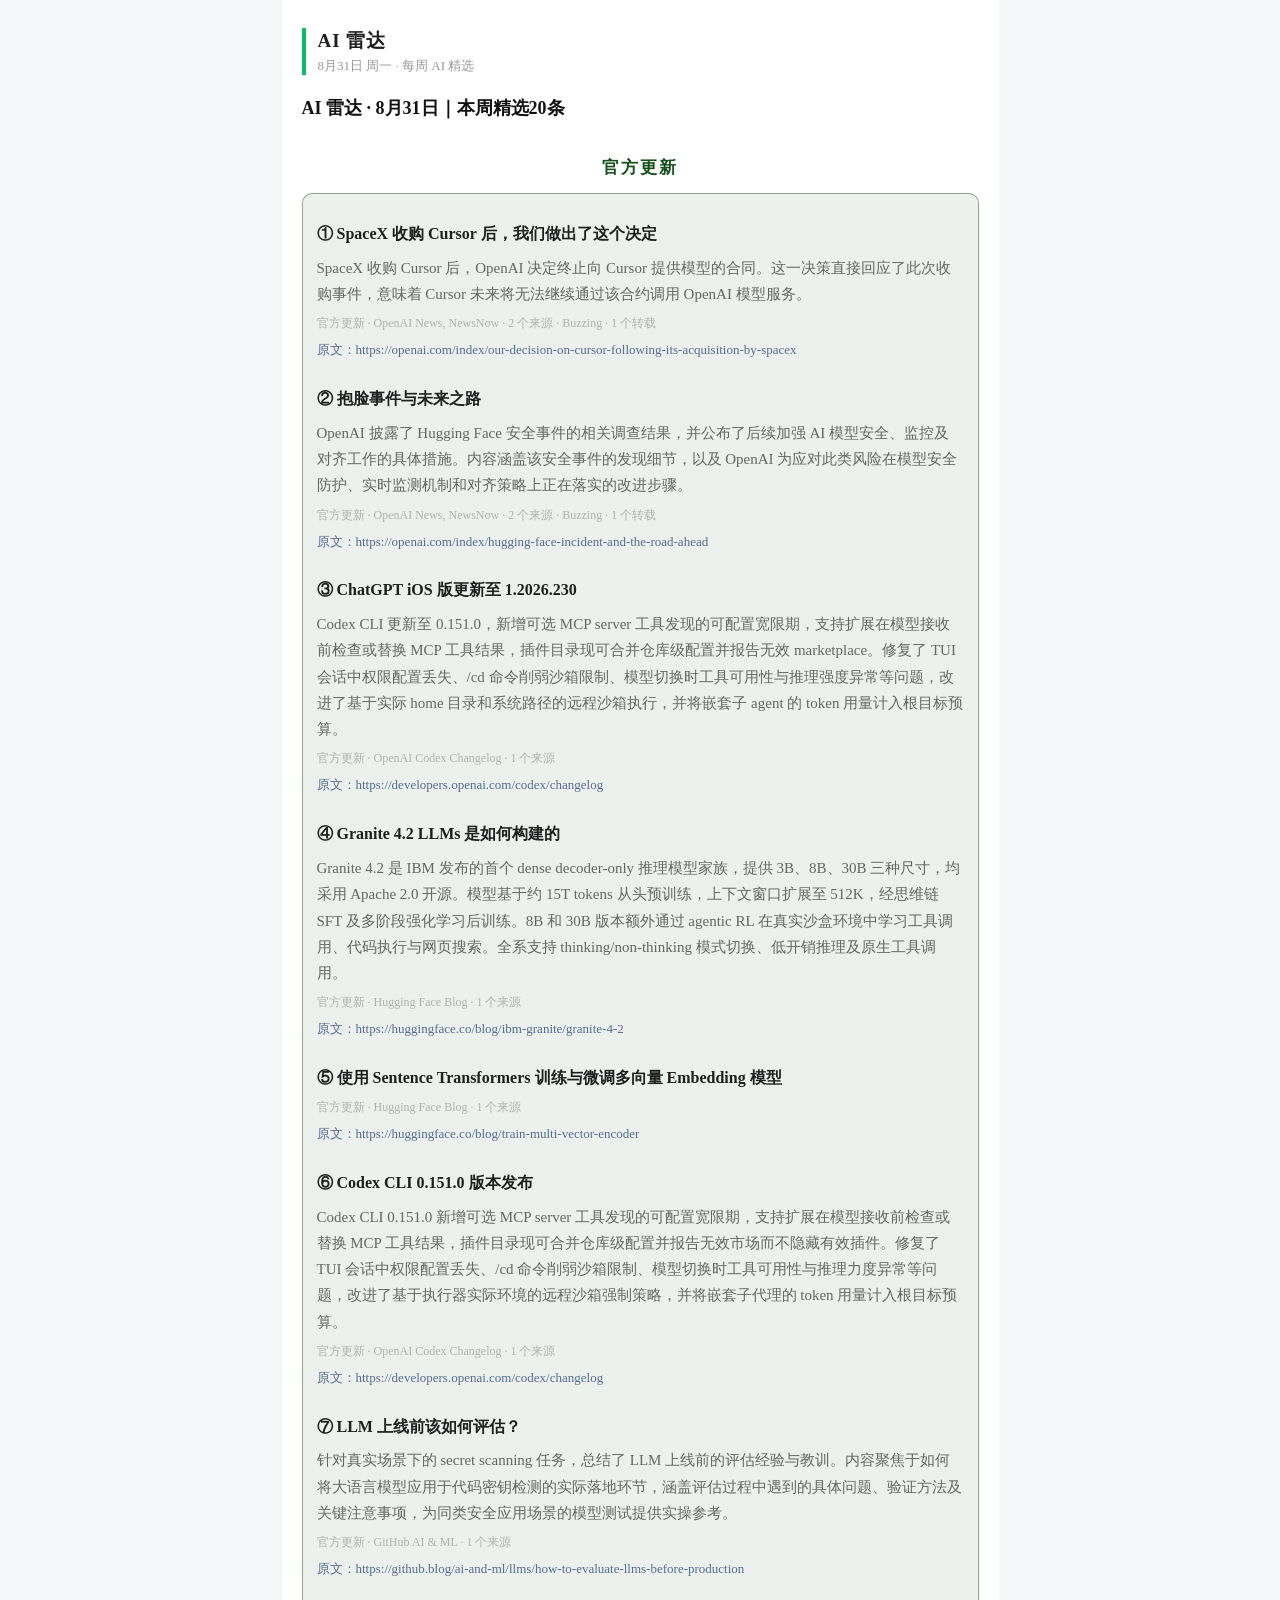
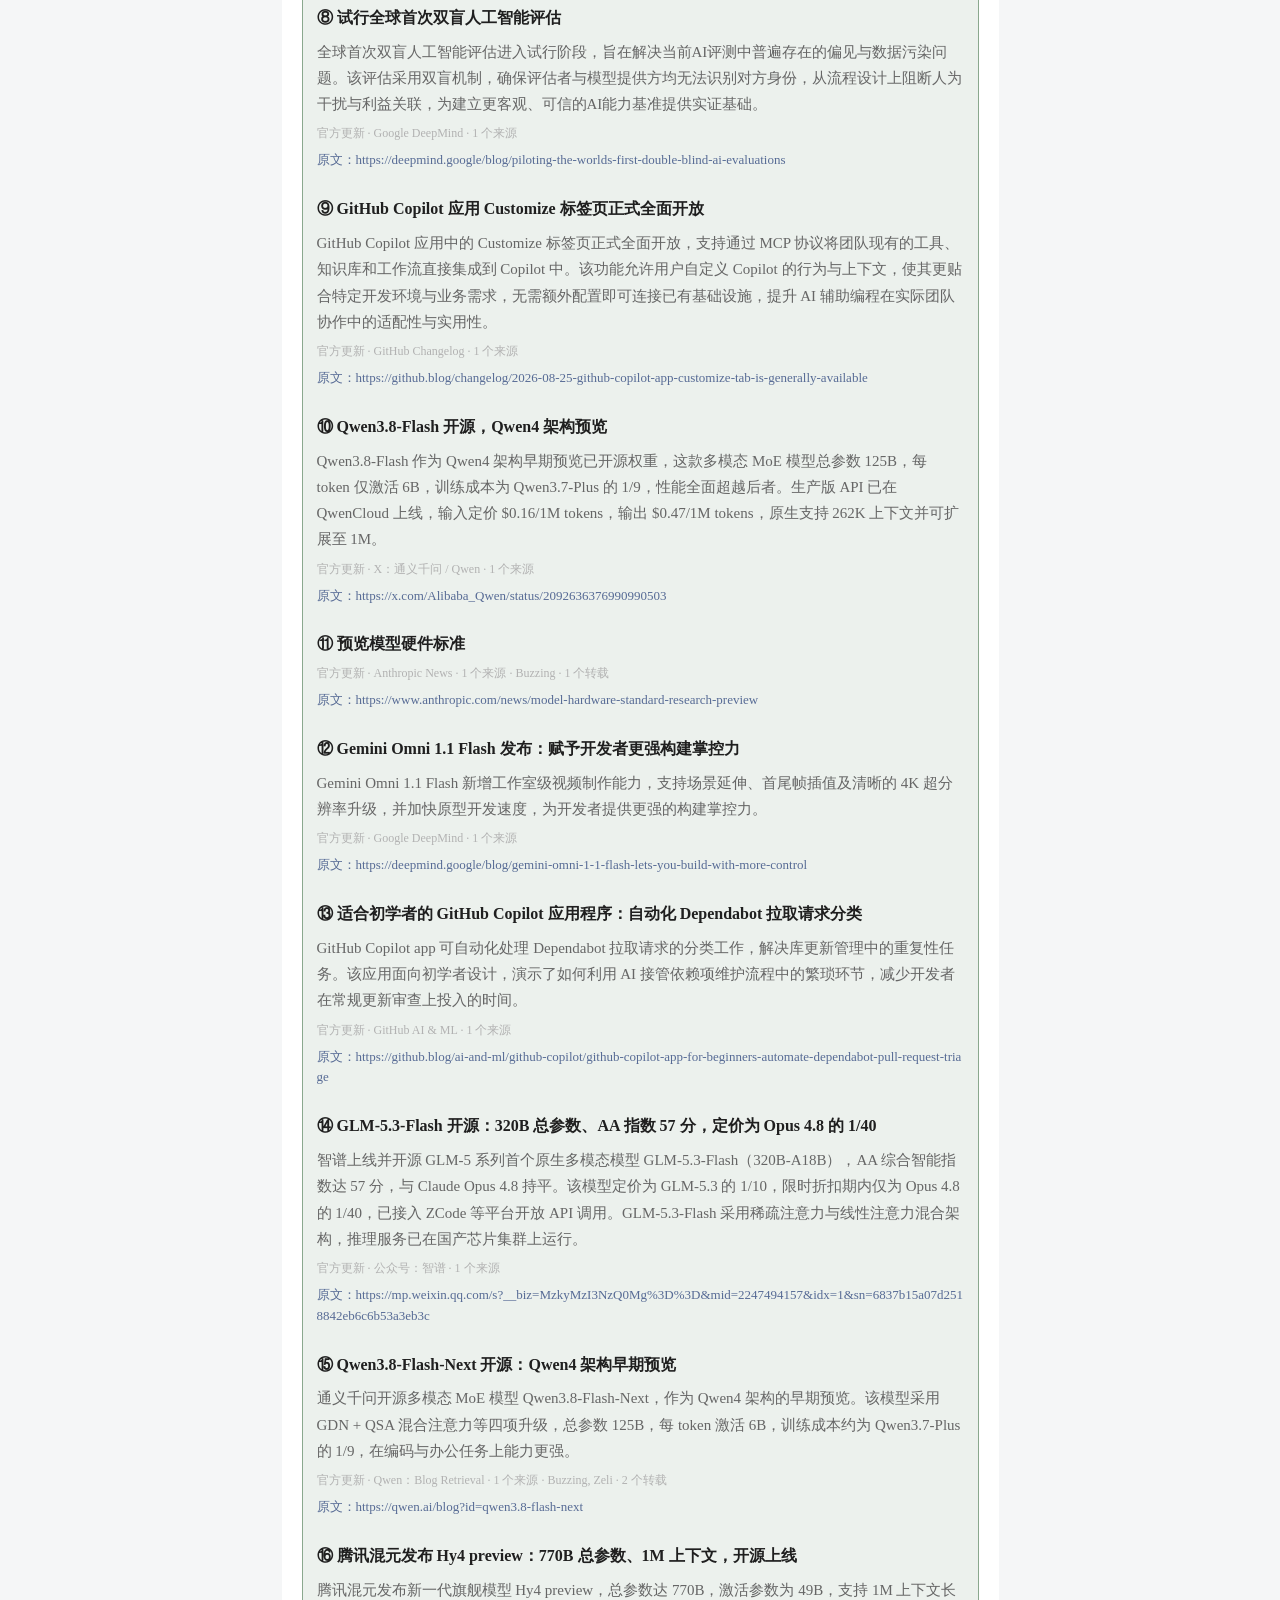
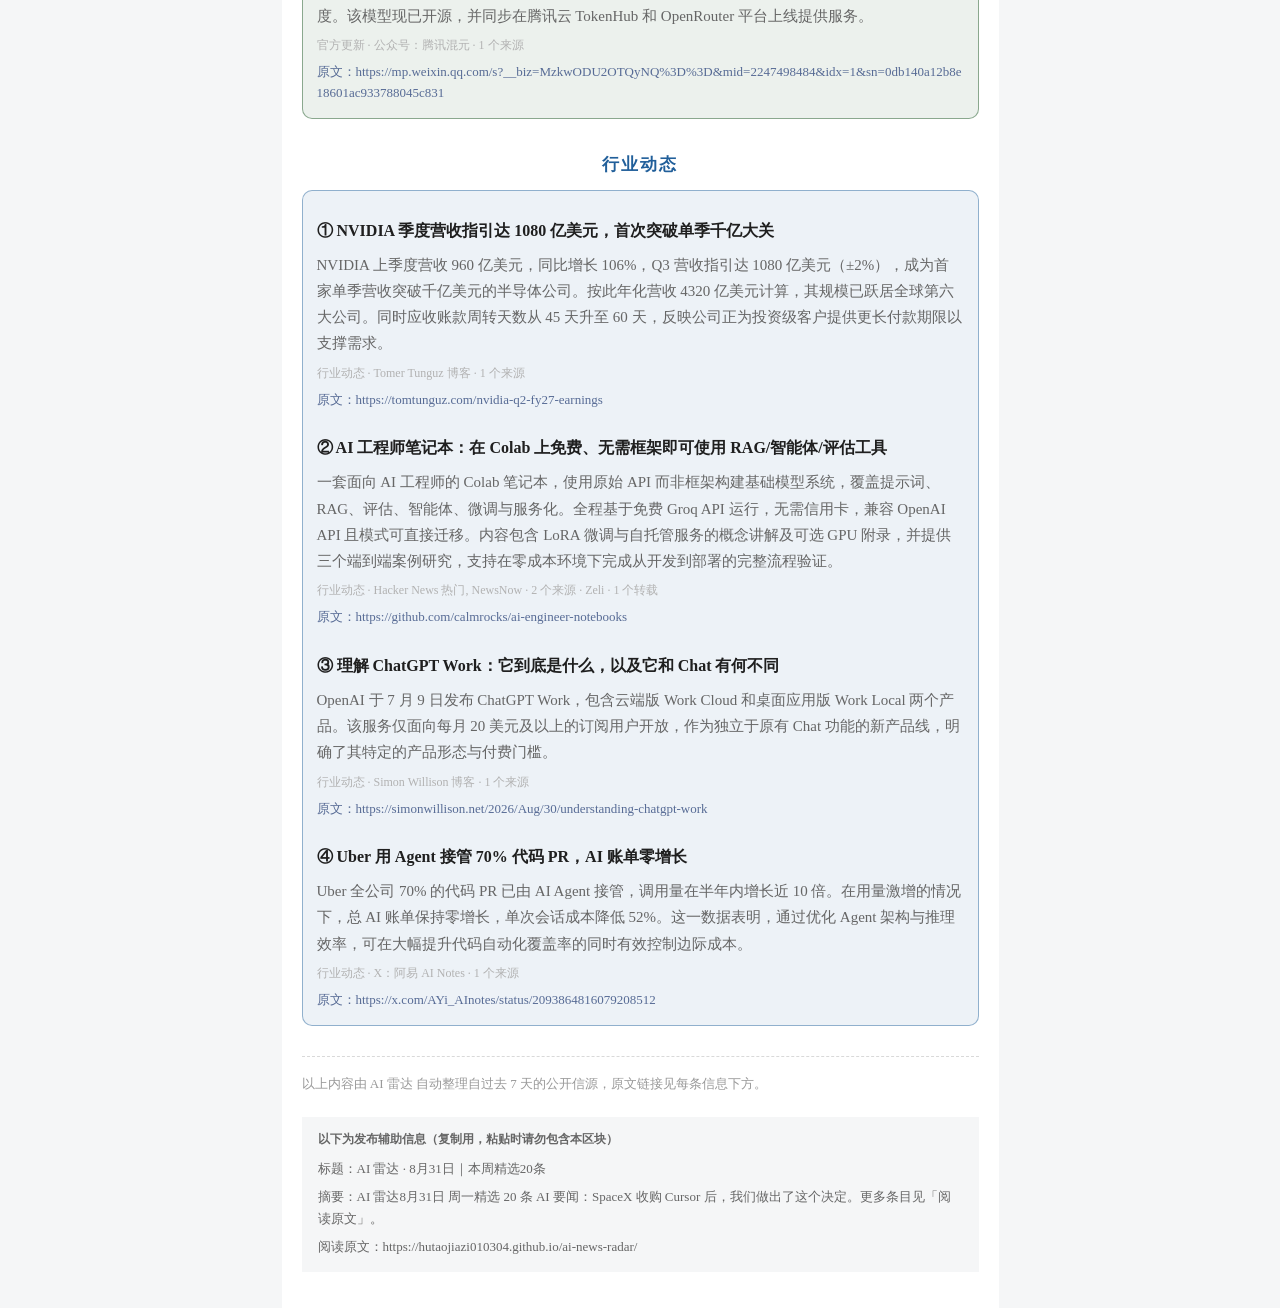
==== commit 40c46db0: "feat(pipeline): reader 兜底支持自托管，翻译链收敛 DeepSeek/Qwen - 三个脚本（update_news / weixin / weixin-deep）新增 JINA" ====
--- a/weixin-grouped/index.html
+++ b/weixin-grouped/index.html
@@ -3,110 +3,114 @@
 <head>
 <meta charset="utf-8">
 <meta name="viewport" content="width=device-width, initial-scale=1">
-<title>AI 雷达 · 8月27日｜今日精选20条</title>
+<title>AI 雷达 · 8月31日｜本周精选20条</title>
 </head>
 <body style="margin:0;padding:0;background-color:#f5f6f7;">
 <section style="max-width:677px;margin:0 auto;background-color:#ffffff;padding:28px 20px 36px;">
 
 <section style="border-left:4px solid #07c160;padding-left:12px;margin:0 0 20px;">
 <p style="margin:0;font-size:19px;font-weight:bold;color:#1f1f1f;letter-spacing:1px;">AI 雷达</p>
-<p style="margin:3px 0 0;font-size:13px;color:#999999;">8月27日 周四 · 每日 AI 精选</p>
+<p style="margin:3px 0 0;font-size:13px;color:#999999;">8月31日 周一 · 每周 AI 精选</p>
 </section>
 
-<p style="margin:0 0 4px;font-size:18px;font-weight:bold;line-height:1.5;color:#111111;">AI 雷达 · 8月27日｜今日精选20条</p>
+<p style="margin:0 0 4px;font-size:18px;font-weight:bold;line-height:1.5;color:#111111;">AI 雷达 · 8月31日｜本周精选20条</p>
 
 <section style="margin:34px 0 0;">
 <p style="margin:0 0 14px;text-align:center;font-size:17px;font-weight:bold;letter-spacing:2px;color:#13501B;">官方更新</p>
 <section style="border:1px solid rgba(19, 80, 27, 0.45);border-radius:10px;background-color:rgba(19, 80, 27, 0.08);padding:2px 14px 14px;">
 <section style="margin:26px 0 0;padding:0;">
-<p style="margin:0;font-size:16px;line-height:1.55;font-weight:bold;color:#1f1f1f;">① GitHub Copilot 新手指南：自动分拣 Dependabot Pull Request</p>
-<p style="margin:8px 0 0;font-size:15px;line-height:1.75;color:#666666;">GitHub Copilot app 现支持自动分拣 Dependabot Pull Request，用于处理繁琐的库更新任务。该功能可将原本重复的手动分类工作交由 AI 完成，帮助开发者从机械性的依赖维护流程中解放出来，提升代码库更新效率。</p>
+<p style="margin:0;font-size:16px;line-height:1.55;font-weight:bold;color:#1f1f1f;">① SpaceX 收购 Cursor 后，我们做出了这个决定</p>
+<p style="margin:8px 0 0;font-size:15px;line-height:1.75;color:#666666;">SpaceX 收购 Cursor 后，OpenAI 决定终止向 Cursor 提供模型的合同。这一决策直接回应了此次收购事件，意味着 Cursor 未来将无法继续通过该合约调用 OpenAI 模型服务。</p>
+<p style="margin:8px 0 0;font-size:12px;color:#b2b2b2;">官方更新 · OpenAI News, NewsNow · 2 个来源 · Buzzing · 1 个转载</p>
+<p style="margin:8px 0 0;font-size:13px;line-height:1.6;color:#576b95;word-break:break-all;">原文：https://openai.com/index/our-decision-on-cursor-following-its-acquisition-by-spacex</p>
+</section>
+<section style="margin:26px 0 0;padding:0;">
+<p style="margin:0;font-size:16px;line-height:1.55;font-weight:bold;color:#1f1f1f;">② 抱脸事件与未来之路</p>
+<p style="margin:8px 0 0;font-size:15px;line-height:1.75;color:#666666;">OpenAI 披露了 Hugging Face 安全事件的相关调查结果，并公布了后续加强 AI 模型安全、监控及对齐工作的具体措施。内容涵盖该安全事件的发现细节，以及 OpenAI 为应对此类风险在模型安全防护、实时监测机制和对齐策略上正在落实的改进步骤。</p>
+<p style="margin:8px 0 0;font-size:12px;color:#b2b2b2;">官方更新 · OpenAI News, NewsNow · 2 个来源 · Buzzing · 1 个转载</p>
+<p style="margin:8px 0 0;font-size:13px;line-height:1.6;color:#576b95;word-break:break-all;">原文：https://openai.com/index/hugging-face-incident-and-the-road-ahead</p>
+</section>
+<section style="margin:26px 0 0;padding:0;">
+<p style="margin:0;font-size:16px;line-height:1.55;font-weight:bold;color:#1f1f1f;">③ ChatGPT iOS 版更新至 1.2026.230</p>
+<p style="margin:8px 0 0;font-size:15px;line-height:1.75;color:#666666;">Codex CLI 更新至 0.151.0，新增可选 MCP server 工具发现的可配置宽限期，支持扩展在模型接收前检查或替换 MCP 工具结果，插件目录现可合并仓库级配置并报告无效 marketplace。修复了 TUI 会话中权限配置丢失、/cd 命令削弱沙箱限制、模型切换时工具可用性与推理强度异常等问题，改进了基于实际 home 目录和系统路径的远程沙箱执行，并将嵌套子 agent 的 token 用量计入根目标预算。</p>
+<p style="margin:8px 0 0;font-size:12px;color:#b2b2b2;">官方更新 · OpenAI Codex Changelog · 1 个来源</p>
+<p style="margin:8px 0 0;font-size:13px;line-height:1.6;color:#576b95;word-break:break-all;">原文：https://developers.openai.com/codex/changelog</p>
+</section>
+<section style="margin:26px 0 0;padding:0;">
+<p style="margin:0;font-size:16px;line-height:1.55;font-weight:bold;color:#1f1f1f;">④ Granite 4.2 LLMs 是如何构建的</p>
+<p style="margin:8px 0 0;font-size:15px;line-height:1.75;color:#666666;">Granite 4.2 是 IBM 发布的首个 dense decoder-only 推理模型家族，提供 3B、8B、30B 三种尺寸，均采用 Apache 2.0 开源。模型基于约 15T tokens 从头预训练，上下文窗口扩展至 512K，经思维链 SFT 及多阶段强化学习后训练。8B 和 30B 版本额外通过 agentic RL 在真实沙盒环境中学习工具调用、代码执行与网页搜索。全系支持 thinking/non-thinking 模式切换、低开销推理及原生工具调用。</p>
+<p style="margin:8px 0 0;font-size:12px;color:#b2b2b2;">官方更新 · Hugging Face Blog · 1 个来源</p>
+<p style="margin:8px 0 0;font-size:13px;line-height:1.6;color:#576b95;word-break:break-all;">原文：https://huggingface.co/blog/ibm-granite/granite-4-2</p>
+</section>
+<section style="margin:26px 0 0;padding:0;">
+<p style="margin:0;font-size:16px;line-height:1.55;font-weight:bold;color:#1f1f1f;">⑤ 使用 Sentence Transformers 训练与微调多向量 Embedding 模型</p>
+<p style="margin:8px 0 0;font-size:12px;color:#b2b2b2;">官方更新 · Hugging Face Blog · 1 个来源</p>
+<p style="margin:8px 0 0;font-size:13px;line-height:1.6;color:#576b95;word-break:break-all;">原文：https://huggingface.co/blog/train-multi-vector-encoder</p>
+</section>
+<section style="margin:26px 0 0;padding:0;">
+<p style="margin:0;font-size:16px;line-height:1.55;font-weight:bold;color:#1f1f1f;">⑥ Codex CLI 0.151.0 版本发布</p>
+<p style="margin:8px 0 0;font-size:15px;line-height:1.75;color:#666666;">Codex CLI 0.151.0 新增可选 MCP server 工具发现的可配置宽限期，支持扩展在模型接收前检查或替换 MCP 工具结果，插件目录现可合并仓库级配置并报告无效市场而不隐藏有效插件。修复了 TUI 会话中权限配置丢失、/cd 命令削弱沙箱限制、模型切换时工具可用性与推理力度异常等问题，改进了基于执行器实际环境的远程沙箱强制策略，并将嵌套子代理的 token 用量计入根目标预算。</p>
+<p style="margin:8px 0 0;font-size:12px;color:#b2b2b2;">官方更新 · OpenAI Codex Changelog · 1 个来源</p>
+<p style="margin:8px 0 0;font-size:13px;line-height:1.6;color:#576b95;word-break:break-all;">原文：https://developers.openai.com/codex/changelog</p>
+</section>
+<section style="margin:26px 0 0;padding:0;">
+<p style="margin:0;font-size:16px;line-height:1.55;font-weight:bold;color:#1f1f1f;">⑦ LLM 上线前该如何评估？</p>
+<p style="margin:8px 0 0;font-size:15px;line-height:1.75;color:#666666;">针对真实场景下的 secret scanning 任务，总结了 LLM 上线前的评估经验与教训。内容聚焦于如何将大语言模型应用于代码密钥检测的实际落地环节，涵盖评估过程中遇到的具体问题、验证方法及关键注意事项，为同类安全应用场景的模型测试提供实操参考。</p>
+<p style="margin:8px 0 0;font-size:12px;color:#b2b2b2;">官方更新 · GitHub AI &amp; ML · 1 个来源</p>
+<p style="margin:8px 0 0;font-size:13px;line-height:1.6;color:#576b95;word-break:break-all;">原文：https://github.blog/ai-and-ml/llms/how-to-evaluate-llms-before-production</p>
+</section>
+<section style="margin:26px 0 0;padding:0;">
+<p style="margin:0;font-size:16px;line-height:1.55;font-weight:bold;color:#1f1f1f;">⑧ 试行全球首次双盲人工智能评估</p>
+<p style="margin:8px 0 0;font-size:15px;line-height:1.75;color:#666666;">全球首次双盲人工智能评估进入试行阶段，旨在解决当前AI评测中普遍存在的偏见与数据污染问题。该评估采用双盲机制，确保评估者与模型提供方均无法识别对方身份，从流程设计上阻断人为干扰与利益关联，为建立更客观、可信的AI能力基准提供实证基础。</p>
+<p style="margin:8px 0 0;font-size:12px;color:#b2b2b2;">官方更新 · Google DeepMind · 1 个来源</p>
+<p style="margin:8px 0 0;font-size:13px;line-height:1.6;color:#576b95;word-break:break-all;">原文：https://deepmind.google/blog/piloting-the-worlds-first-double-blind-ai-evaluations</p>
+</section>
+<section style="margin:26px 0 0;padding:0;">
+<p style="margin:0;font-size:16px;line-height:1.55;font-weight:bold;color:#1f1f1f;">⑨ GitHub Copilot 应用 Customize 标签页正式全面开放</p>
+<p style="margin:8px 0 0;font-size:15px;line-height:1.75;color:#666666;">GitHub Copilot 应用中的 Customize 标签页正式全面开放，支持通过 MCP 协议将团队现有的工具、知识库和工作流直接集成到 Copilot 中。该功能允许用户自定义 Copilot 的行为与上下文，使其更贴合特定开发环境与业务需求，无需额外配置即可连接已有基础设施，提升 AI 辅助编程在实际团队协作中的适配性与实用性。</p>
+<p style="margin:8px 0 0;font-size:12px;color:#b2b2b2;">官方更新 · GitHub Changelog · 1 个来源</p>
+<p style="margin:8px 0 0;font-size:13px;line-height:1.6;color:#576b95;word-break:break-all;">原文：https://github.blog/changelog/2026-08-25-github-copilot-app-customize-tab-is-generally-available</p>
+</section>
+<section style="margin:26px 0 0;padding:0;">
+<p style="margin:0;font-size:16px;line-height:1.55;font-weight:bold;color:#1f1f1f;">⑩ Qwen3.8-Flash 开源，Qwen4 架构预览</p>
+<p style="margin:8px 0 0;font-size:15px;line-height:1.75;color:#666666;">Qwen3.8-Flash 作为 Qwen4 架构早期预览已开源权重，这款多模态 MoE 模型总参数 125B，每 token 仅激活 6B，训练成本为 Qwen3.7-Plus 的 1/9，性能全面超越后者。生产版 API 已在 QwenCloud 上线，输入定价 $0.16/1M tokens，输出 $0.47/1M tokens，原生支持 262K 上下文并可扩展至 1M。</p>
+<p style="margin:8px 0 0;font-size:12px;color:#b2b2b2;">官方更新 · X：通义千问 / Qwen · 1 个来源</p>
+<p style="margin:8px 0 0;font-size:13px;line-height:1.6;color:#576b95;word-break:break-all;">原文：https://x.com/Alibaba_Qwen/status/2092636376990990503</p>
+</section>
+<section style="margin:26px 0 0;padding:0;">
+<p style="margin:0;font-size:16px;line-height:1.55;font-weight:bold;color:#1f1f1f;">⑪ 预览模型硬件标准</p>
+<p style="margin:8px 0 0;font-size:12px;color:#b2b2b2;">官方更新 · Anthropic News · 1 个来源 · Buzzing · 1 个转载</p>
+<p style="margin:8px 0 0;font-size:13px;line-height:1.6;color:#576b95;word-break:break-all;">原文：https://www.anthropic.com/news/model-hardware-standard-research-preview</p>
+</section>
+<section style="margin:26px 0 0;padding:0;">
+<p style="margin:0;font-size:16px;line-height:1.55;font-weight:bold;color:#1f1f1f;">⑫ Gemini Omni 1.1 Flash 发布：赋予开发者更强构建掌控力</p>
+<p style="margin:8px 0 0;font-size:15px;line-height:1.75;color:#666666;">Gemini Omni 1.1 Flash 新增工作室级视频制作能力，支持场景延伸、首尾帧插值及清晰的 4K 超分辨率升级，并加快原型开发速度，为开发者提供更强的构建掌控力。</p>
+<p style="margin:8px 0 0;font-size:12px;color:#b2b2b2;">官方更新 · Google DeepMind · 1 个来源</p>
+<p style="margin:8px 0 0;font-size:13px;line-height:1.6;color:#576b95;word-break:break-all;">原文：https://deepmind.google/blog/gemini-omni-1-1-flash-lets-you-build-with-more-control</p>
+</section>
+<section style="margin:26px 0 0;padding:0;">
+<p style="margin:0;font-size:16px;line-height:1.55;font-weight:bold;color:#1f1f1f;">⑬ 适合初学者的 GitHub Copilot 应用程序：自动化 Dependabot 拉取请求分类</p>
+<p style="margin:8px 0 0;font-size:15px;line-height:1.75;color:#666666;">GitHub Copilot app 可自动化处理 Dependabot 拉取请求的分类工作，解决库更新管理中的重复性任务。该应用面向初学者设计，演示了如何利用 AI 接管依赖项维护流程中的繁琐环节，减少开发者在常规更新审查上投入的时间。</p>
 <p style="margin:8px 0 0;font-size:12px;color:#b2b2b2;">官方更新 · GitHub AI &amp; ML · 1 个来源</p>
 <p style="margin:8px 0 0;font-size:13px;line-height:1.6;color:#576b95;word-break:break-all;">原文：https://github.blog/ai-and-ml/github-copilot/github-copilot-app-for-beginners-automate-dependabot-pull-request-triage</p>
 </section>
 <section style="margin:26px 0 0;padding:0;">
-<p style="margin:0;font-size:16px;line-height:1.55;font-weight:bold;color:#1f1f1f;">② Gemini 3.5 Transcribe 发布：面向实时语音交互的高精度语音转文本模型</p>
-<p style="margin:8px 0 0;font-size:15px;line-height:1.75;color:#666666;">Gemini 3.5 Transcribe 正式发布，这是一款专为实时语音交互场景设计的高精度语音转文本模型。该模型在原有基础上提升了语音识别的智能化水平，能够更准确地处理实时对话中的语音内容并转换为文本，适用于对转录精度和响应速度有较高要求的实时交互应用。</p>
-<p style="margin:8px 0 0;font-size:12px;color:#b2b2b2;">官方更新 · Google DeepMind · 1 个来源</p>
-<p style="margin:8px 0 0;font-size:13px;line-height:1.6;color:#576b95;word-break:break-all;">原文：https://deepmind.google/blog/intelligent-transcription-with-gemini-3-5-transcribe</p>
-</section>
-<section style="margin:26px 0 0;padding:0;">
-<p style="margin:0;font-size:16px;line-height:1.55;font-weight:bold;color:#1f1f1f;">③ Qwen3.8-Flash 开源，Qwen4 架构预览</p>
-<p style="margin:8px 0 0;font-size:15px;line-height:1.75;color:#666666;">Qwen3.8-Flash 作为 Qwen4 架构早期预览已开源权重，这款多模态 MoE 模型总参数 125B，每 token 仅激活 6B，训练成本为 Qwen3.7-Plus 的 1/9，性能全面超越后者。生产版 API 已在 QwenCloud 上线，输入定价 $0.16/1M tokens，输出 $0.47/1M tokens，原生支持 262K 上下文并可扩展至 1M。</p>
-<p style="margin:8px 0 0;font-size:12px;color:#b2b2b2;">官方更新 · X：通义千问 / Qwen (@Alibaba_Qwen) · 1 个来源</p>
-<p style="margin:8px 0 0;font-size:13px;line-height:1.6;color:#576b95;word-break:break-all;">原文：https://x.com/Alibaba_Qwen/status/2092636376990990503</p>
-</section>
-<section style="margin:26px 0 0;padding:0;">
-<p style="margin:0;font-size:16px;line-height:1.55;font-weight:bold;color:#1f1f1f;">④ ChatGPT for Teachers 正走进更多美国学区</p>
-<p style="margin:8px 0 0;font-size:15px;line-height:1.75;color:#666666;">ChatGPT for Teachers 正扩展至美国 55 个学区，为超过 10 万名教育工作者及员工提供安全的 AI 工具、培训与支持服务。此次扩张旨在将定制化教育 AI 解决方案带入更多公立学校系统，覆盖范围与用户规模均实现显著增长。</p>
-<p style="margin:8px 0 0;font-size:12px;color:#b2b2b2;">官方更新 · OpenAI News · 1 个来源</p>
-<p style="margin:8px 0 0;font-size:13px;line-height:1.6;color:#576b95;word-break:break-all;">原文：https://openai.com/index/bringing-chatgpt-for-teachers-to-more-us-school-districts</p>
-</section>
-<section style="margin:26px 0 0;padding:0;">
-<p style="margin:0;font-size:16px;line-height:1.55;font-weight:bold;color:#1f1f1f;">⑤ GLM-5.3-Flash 开源：320B 总参数、AA 指数 57 分，定价为 Opus 4.8 的 1/40</p>
+<p style="margin:0;font-size:16px;line-height:1.55;font-weight:bold;color:#1f1f1f;">⑭ GLM-5.3-Flash 开源：320B 总参数、AA 指数 57 分，定价为 Opus 4.8 的 1/40</p>
 <p style="margin:8px 0 0;font-size:15px;line-height:1.75;color:#666666;">智谱上线并开源 GLM-5 系列首个原生多模态模型 GLM-5.3-Flash（320B-A18B），AA 综合智能指数达 57 分，与 Claude Opus 4.8 持平。该模型定价为 GLM-5.3 的 1/10，限时折扣期内仅为 Opus 4.8 的 1/40，已接入 ZCode 等平台开放 API 调用。GLM-5.3-Flash 采用稀疏注意力与线性注意力混合架构，推理服务已在国产芯片集群上运行。</p>
-<p style="margin:8px 0 0;font-size:12px;color:#b2b2b2;">官方更新 · 公众号：智谱（GLM） · 1 个来源</p>
+<p style="margin:8px 0 0;font-size:12px;color:#b2b2b2;">官方更新 · 公众号：智谱 · 1 个来源</p>
 <p style="margin:8px 0 0;font-size:13px;line-height:1.6;color:#576b95;word-break:break-all;">原文：https://mp.weixin.qq.com/s?__biz=MzkyMzI3NzQ0Mg%3D%3D&amp;mid=2247494157&amp;idx=1&amp;sn=6837b15a07d2518842eb6c6b53a3eb3c</p>
 </section>
 <section style="margin:26px 0 0;padding:0;">
-<p style="margin:0;font-size:16px;line-height:1.55;font-weight:bold;color:#1f1f1f;">⑥ Qwen3.8-Flash-Next 开源：Qwen4 架构早期预览</p>
+<p style="margin:0;font-size:16px;line-height:1.55;font-weight:bold;color:#1f1f1f;">⑮ Qwen3.8-Flash-Next 开源：Qwen4 架构早期预览</p>
 <p style="margin:8px 0 0;font-size:15px;line-height:1.75;color:#666666;">通义千问开源多模态 MoE 模型 Qwen3.8-Flash-Next，作为 Qwen4 架构的早期预览。该模型采用 GDN + QSA 混合注意力等四项升级，总参数 125B，每 token 激活 6B，训练成本约为 Qwen3.7-Plus 的 1/9，在编码与办公任务上能力更强。</p>
-<p style="margin:6px 0 0;font-size:13px;line-height:1.6;color:#999999;">Qwen3.8-Flash-Next 开源：Qwen4 架构早期预览（Qwen：Blog Retrieval（API）, Buzzing, Info Flow）</p>
-<p style="margin:8px 0 0;font-size:12px;color:#b2b2b2;">官方更新 · Qwen：Blog Retrieval（API）等 · 1 个来源</p>
+<p style="margin:8px 0 0;font-size:12px;color:#b2b2b2;">官方更新 · Qwen：Blog Retrieval · 1 个来源 · Buzzing, Zeli · 2 个转载</p>
 <p style="margin:8px 0 0;font-size:13px;line-height:1.6;color:#576b95;word-break:break-all;">原文：https://qwen.ai/blog?id=qwen3.8-flash-next</p>
 </section>
 <section style="margin:26px 0 0;padding:0;">
-<p style="margin:0;font-size:16px;line-height:1.55;font-weight:bold;color:#1f1f1f;">⑦ 用 Sentence Transformers 训练与微调多向量嵌入模型</p>
-<p style="margin:8px 0 0;font-size:12px;color:#b2b2b2;">官方更新 · Hugging Face Blog · 1 个来源</p>
-<p style="margin:8px 0 0;font-size:13px;line-height:1.6;color:#576b95;word-break:break-all;">原文：https://huggingface.co/blog/train-multi-vector-encoder</p>
-</section>
-<section style="margin:26px 0 0;padding:0;">
-<p style="margin:0;font-size:16px;line-height:1.55;font-weight:bold;color:#1f1f1f;">⑧ 学习永无止境：AI 如何让终身学习成为现实</p>
-<p style="margin:8px 0 0;font-size:15px;line-height:1.75;color:#666666;">OpenAI 最新报告探讨了学生和教育工作者如何使用 ChatGPT 实现更持续的终身学习，相关支持已延伸至课堂之外。</p>
-<p style="margin:8px 0 0;font-size:12px;color:#b2b2b2;">官方更新 · OpenAI News · 1 个来源</p>
-<p style="margin:8px 0 0;font-size:13px;line-height:1.6;color:#576b95;word-break:break-all;">原文：https://openai.com/index/learning-never-stops</p>
-</section>
-<section style="margin:26px 0 0;padding:0;">
-<p style="margin:0;font-size:16px;line-height:1.55;font-weight:bold;color:#1f1f1f;">⑨ Codex CLI 0.150.0</p>
-<p style="margin:8px 0 0;font-size:15px;line-height:1.75;color:#666666;">Codex CLI 0.150.0 版本发布，文档索引现可通过 llms.txt 获取，各文档页面 URL 追加 .md 后缀即可访问 Markdown 版本。此次更新涵盖 GPT-5.6 使用指南、Responses API、WebSocket 流式传输、多智能体协作及 Webhooks 等核心功能说明，并包含 Agents SDK、ChatKit 自定义组件、MCP Secure Tunnel 安全连接、Realtime 语音代理及提示词缓存等技术文档。</p>
-<p style="margin:8px 0 0;font-size:12px;color:#b2b2b2;">官方更新 · OpenAI Codex Changelog · 1 个来源</p>
-<p style="margin:8px 0 0;font-size:13px;line-height:1.6;color:#576b95;word-break:break-all;">原文：https://developers.openai.com/codex/changelog</p>
-</section>
-<section style="margin:26px 0 0;padding:0;">
-<p style="margin:0;font-size:16px;line-height:1.55;font-weight:bold;color:#1f1f1f;">⑩ loveholidays 如何借助 Codex 让人人都成为开发者</p>
-<p style="margin:8px 0 0;font-size:15px;line-height:1.75;color:#666666;">loveholidays 利用 OpenAI Codex 降低软件开发门槛，使非技术团队也能参与产品构建。通过将该工具引入业务流程，公司内部更多员工得以将创意直接转化为实际产品，显著缩短了从想法到落地的开发周期，实现了软件开发能力在企业内部的普及化。</p>
-<p style="margin:8px 0 0;font-size:12px;color:#b2b2b2;">官方更新 · OpenAI News · 1 个来源</p>
-<p style="margin:8px 0 0;font-size:13px;line-height:1.6;color:#576b95;word-break:break-all;">原文：https://openai.com/index/loveholidays</p>
-</section>
-<section style="margin:26px 0 0;padding:0;">
-<p style="margin:0;font-size:16px;line-height:1.55;font-weight:bold;color:#1f1f1f;">⑪ Claude in Chrome 正式全面上线</p>
-<p style="margin:8px 0 0;font-size:15px;line-height:1.75;color:#666666;">Claude in Chrome 现已面向所有付费 Claude 套餐全面开放，支持在浏览器中自主执行操作且无需逐步审批。系统通过安全分类器在每次操作前验证安全性及用户意图匹配度，并强化了提示注入攻击防御。最新评测显示，启用探测与安全分类器后，自 Opus 4.8 起的所有模型均未出现攻击成功案例。</p>
-<p style="margin:8px 0 0;font-size:12px;color:#b2b2b2;">官方更新 · Claude：Blog（网页） · 1 个来源</p>
-<p style="margin:8px 0 0;font-size:13px;line-height:1.6;color:#576b95;word-break:break-all;">原文：https://claude.com/blog/claude-in-chrome-generally-available</p>
-</section>
-<section style="margin:26px 0 0;padding:0;">
-<p style="margin:0;font-size:16px;line-height:1.55;font-weight:bold;color:#1f1f1f;">⑫ Anthropic 开放 Claude 真实使用数据供外部独立研究，公布试点结果</p>
-<p style="margin:8px 0 0;font-size:15px;line-height:1.75;color:#666666;">Anthropic 通过隐私保护工具 Anthropic Insights 向斯坦福大学 SALT Lab、牛津大学人类信息处理实验室及 METR 三个外部机构开放约 25 万段 2026 年 4-5 月的 Claude.ai 或 Claude Code 对话数据，供其独立设计研究并公开发布结果。该试点于今年春季启动，旨在支持对 Claude 真实使用情况的独立学术研究。</p>
-<p style="margin:8px 0 0;font-size:12px;color:#b2b2b2;">官方更新 · Anthropic：Research（发表成果 · 网页） · 1 个来源</p>
-<p style="margin:8px 0 0;font-size:13px;line-height:1.6;color:#576b95;word-break:break-all;">原文：https://www.anthropic.com/research/enabling-independent-research</p>
-</section>
-<section style="margin:26px 0 0;padding:0;">
-<p style="margin:0;font-size:16px;line-height:1.55;font-weight:bold;color:#1f1f1f;">⑬ Warp 如何在 Claude 上构建自我改进的智能体</p>
-<p style="margin:8px 0 0;font-size:15px;line-height:1.75;color:#666666;">Warp 在 Claude 平台上构建了基于 Agent Skills 的自我改进循环，利用基础技能与改进技能两个文件型技能，将人类反馈转化为对智能体的持续优化。该模式已应用于其整个开源仓库，覆盖数百名贡献者与数千次代码审查。团队建议以原则而非规则编写技能，并强调低摩擦反馈与改进技能的可复用性。</p>
-<p style="margin:8px 0 0;font-size:12px;color:#b2b2b2;">官方更新 · Claude：Blog（网页） · 1 个来源</p>
-<p style="margin:8px 0 0;font-size:13px;line-height:1.6;color:#576b95;word-break:break-all;">原文：https://claude.com/blog/how-warp-builds-self-improving-agents-on-claude</p>
-</section>
-<section style="margin:26px 0 0;padding:0;">
-<p style="margin:0;font-size:16px;line-height:1.55;font-weight:bold;color:#1f1f1f;">⑭ GlucoFM：面向连续血糖监测的基础模型</p>
-<p style="margin:8px 0 0;font-size:15px;line-height:1.75;color:#666666;">Google Research 推出轻量级自监督 CGM 基础模型 GlucoFM，采用双流设计分别建模缓慢血糖趋势与短期波动。该模型在 109,066 小时无标注 CGM 数据上预训练，具备跨数据集迁移与少样本适应能力。在四个队列、七项临床预测任务的 14 项评估中，其 PR-AUC 较最优 GluFormer 变体平均高出 5.8 个百分点，并在 PPGR 预测中取得最低 MAE。</p>
-<p style="margin:8px 0 0;font-size:12px;color:#b2b2b2;">官方更新 · Google Research：Blog（网页） · 1 个来源</p>
-<p style="margin:8px 0 0;font-size:13px;line-height:1.6;color:#576b95;word-break:break-all;">原文：https://research.google/blog/glucofm-foundation-model-for-continuous-glucose-monitoring</p>
-</section>
-<section style="margin:26px 0 0;padding:0;">
-<p style="margin:0;font-size:16px;line-height:1.55;font-weight:bold;color:#1f1f1f;">⑮ 腾讯混元将端侧翻译模型 Hy-MT2-1.8B 压缩至 440MB，已落地哔哩哔哩直播弹幕翻译</p>
-<p style="margin:8px 0 0;font-size:15px;line-height:1.75;color:#666666;">腾讯混元端侧翻译模型 Hy-MT2-1.8B 经 2-bit 与 1.25-bit 量化压缩至 574MB 和 440MB，翻译质量几乎无损，在 FLORES-200 评测中优于 Microsoft Translator 等商业 API。该模型已联合英特尔完成 x86 适配，并在哔哩哔哩直播弹幕实时翻译场景落地，单条弹幕翻译耗时仅 500~800ms。</p>
+<p style="margin:0;font-size:16px;line-height:1.55;font-weight:bold;color:#1f1f1f;">⑯ 腾讯混元发布 Hy4 preview：770B 总参数、1M 上下文，开源上线</p>
+<p style="margin:8px 0 0;font-size:15px;line-height:1.75;color:#666666;">腾讯混元发布新一代旗舰模型 Hy4 preview，总参数达 770B，激活参数为 49B，支持 1M 上下文长度。该模型现已开源，并同步在腾讯云 TokenHub 和 OpenRouter 平台上线提供服务。</p>
 <p style="margin:8px 0 0;font-size:12px;color:#b2b2b2;">官方更新 · 公众号：腾讯混元 · 1 个来源</p>
-<p style="margin:8px 0 0;font-size:13px;line-height:1.6;color:#576b95;word-break:break-all;">原文：https://mp.weixin.qq.com/s?__biz=MzkwODU2OTQyNQ%3D%3D&amp;mid=2247498367&amp;idx=1&amp;sn=f1a5cf87eb06015cbe995bd5ef8b5d0a</p>
+<p style="margin:8px 0 0;font-size:13px;line-height:1.6;color:#576b95;word-break:break-all;">原文：https://mp.weixin.qq.com/s?__biz=MzkwODU2OTQyNQ%3D%3D&amp;mid=2247498484&amp;idx=1&amp;sn=0db140a12b8e18601ac933788045c831</p>
 </section>
 </section>
 </section>
@@ -114,52 +118,40 @@
 <p style="margin:0 0 14px;text-align:center;font-size:17px;font-weight:bold;letter-spacing:2px;color:#215F9A;">行业动态</p>
 <section style="border:1px solid rgba(33, 95, 154, 0.45);border-radius:10px;background-color:rgba(33, 95, 154, 0.08);padding:2px 14px 14px;">
 <section style="margin:26px 0 0;padding:0;">
-<p style="margin:0;font-size:16px;line-height:1.55;font-weight:bold;color:#1f1f1f;">① 以色列资助的假美国智库试图利用AI进行宣传</p>
-<p style="margin:8px 0 0;font-size:15px;line-height:1.75;color:#666666;">亲以色列网站“汉诺威公共政策研究所”在九天内发布124篇、超56万字报告，专门优化内容以引导ChatGPT等AI聊天机器人引用其亲以观点。该网站由美国公司Piro Inc依据《外国代理人登记法》为以色列政府分发内容，背后是以色列政府数千万美元资助、经Havas Media等第三方转手的宣传行动。</p>
-<p style="margin:6px 0 0;font-size:13px;line-height:1.6;color:#999999;">以色列资助的假美国智库试图利用AI进行宣传（Hacker News 热门（buzzing.cc 中文翻译）, Buzzing, Zeli）</p>
-<p style="margin:8px 0 0;font-size:12px;color:#b2b2b2;">行业动态 · Hacker News 热门（buzzing.cc 中文翻译）等 · 1 个来源</p>
-<p style="margin:8px 0 0;font-size:13px;line-height:1.6;color:#576b95;word-break:break-all;">原文：https://www.theguardian.com/world/2026/aug/26/fake-thinktank-israel-ai-propaganda</p>
+<p style="margin:0;font-size:16px;line-height:1.55;font-weight:bold;color:#1f1f1f;">① NVIDIA 季度营收指引达 1080 亿美元，首次突破单季千亿大关</p>
+<p style="margin:8px 0 0;font-size:15px;line-height:1.75;color:#666666;">NVIDIA 上季度营收 960 亿美元，同比增长 106%，Q3 营收指引达 1080 亿美元（±2%），成为首家单季营收突破千亿美元的半导体公司。按此年化营收 4320 亿美元计算，其规模已跃居全球第六大公司。同时应收账款周转天数从 45 天升至 60 天，反映公司正为投资级客户提供更长付款期限以支撑需求。</p>
+<p style="margin:8px 0 0;font-size:12px;color:#b2b2b2;">行业动态 · Tomer Tunguz 博客 · 1 个来源</p>
+<p style="margin:8px 0 0;font-size:13px;line-height:1.6;color:#576b95;word-break:break-all;">原文：https://tomtunguz.com/nvidia-q2-fy27-earnings</p>
 </section>
 <section style="margin:26px 0 0;padding:0;">
-<p style="margin:0;font-size:16px;line-height:1.55;font-weight:bold;color:#1f1f1f;">② C2PA相机经不起现实的考验：Android端可被root攻击伪造签名</p>
-<p style="margin:8px 0 0;font-size:15px;line-height:1.75;color:#666666;">C2PA相机认证在Android平台存在安全缺陷，可被root权限提升漏洞（如CVE-2026-43499）攻破。攻击者无需硬件攻击，即可利用StrongBox硬件签名任意数据，伪造带有C2PA签名的图像和视频。该问题无法通过常规补丁修复，安全研究员David Buchanan已按流程提前90天向相关方报告。</p>
-<p style="margin:8px 0 0;font-size:12px;color:#b2b2b2;">行业动态 · Hacker News 热门（buzzing.cc 中文翻译） · 1 个来源</p>
-<p style="margin:8px 0 0;font-size:13px;line-height:1.6;color:#576b95;word-break:break-all;">原文：https://www.da.vidbuchanan.co.uk/blog/android-c2pa.html</p>
+<p style="margin:0;font-size:16px;line-height:1.55;font-weight:bold;color:#1f1f1f;">② AI 工程师笔记本：在 Colab 上免费、无需框架即可使用 RAG/智能体/评估工具</p>
+<p style="margin:8px 0 0;font-size:15px;line-height:1.75;color:#666666;">一套面向 AI 工程师的 Colab 笔记本，使用原始 API 而非框架构建基础模型系统，覆盖提示词、RAG、评估、智能体、微调与服务化。全程基于免费 Groq API 运行，无需信用卡，兼容 OpenAI API 且模式可直接迁移。内容包含 LoRA 微调与自托管服务的概念讲解及可选 GPU 附录，并提供三个端到端案例研究，支持在零成本环境下完成从开发到部署的完整流程验证。</p>
+<p style="margin:8px 0 0;font-size:12px;color:#b2b2b2;">行业动态 · Hacker News 热门, NewsNow · 2 个来源 · Zeli · 1 个转载</p>
+<p style="margin:8px 0 0;font-size:13px;line-height:1.6;color:#576b95;word-break:break-all;">原文：https://github.com/calmrocks/ai-engineer-notebooks</p>
 </section>
 <section style="margin:26px 0 0;padding:0;">
-<p style="margin:0;font-size:16px;line-height:1.55;font-weight:bold;color:#1f1f1f;">③ Anthropic 冲击全球最大 IPO：画 30 万亿美元市场蓝图，估值锚定 2 万亿</p>
-<p style="margin:8px 0 0;font-size:15px;line-height:1.75;color:#666666;">Anthropic 在 IPO 招股书中预测潜在总市场规模超 30 万亿美元，以此支撑 2 万亿美元估值，超越 SpaceX 此前 28.5 万亿美元的纪录。据 Wall Street Journal 报道，该数字并非基于当前软硬件销售额，而是测算未来全球所有可能被 AI 替代或完成的工作岗位所对应的经济价值与劳动力成本总和。</p>
-<p style="margin:8px 0 0;font-size:12px;color:#b2b2b2;">行业动态 · AIbase · 1 个来源</p>
-<p style="margin:8px 0 0;font-size:13px;line-height:1.6;color:#576b95;word-break:break-all;">原文：https://www.aibase.com/news/30610</p>
+<p style="margin:0;font-size:16px;line-height:1.55;font-weight:bold;color:#1f1f1f;">③ 理解 ChatGPT Work：它到底是什么，以及它和 Chat 有何不同</p>
+<p style="margin:8px 0 0;font-size:15px;line-height:1.75;color:#666666;">OpenAI 于 7 月 9 日发布 ChatGPT Work，包含云端版 Work Cloud 和桌面应用版 Work Local 两个产品。该服务仅面向每月 20 美元及以上的订阅用户开放，作为独立于原有 Chat 功能的新产品线，明确了其特定的产品形态与付费门槛。</p>
+<p style="margin:8px 0 0;font-size:12px;color:#b2b2b2;">行业动态 · Simon Willison 博客 · 1 个来源</p>
+<p style="margin:8px 0 0;font-size:13px;line-height:1.6;color:#576b95;word-break:break-all;">原文：https://simonwillison.net/2026/Aug/30/understanding-chatgpt-work</p>
 </section>
 <section style="margin:26px 0 0;padding:0;">
-<p style="margin:0;font-size:16px;line-height:1.55;font-weight:bold;color:#1f1f1f;">④ 英伟达 2027 财年半年报归母净利润 1180.1 亿美元，同比增长 161.1%</p>
-<p style="margin:8px 0 0;font-size:15px;line-height:1.75;color:#666666;">英伟达2027财年半年报显示，上半年营收1778.37亿美元，归母净利润1180.1亿美元，同比增长161.1%，GAAP毛利率75%。第二财季营收962.21亿美元，同比增长106%，环比增长18%，归母净利润596.88亿美元。数据中心业务第二季度收入890.23亿美元，同比增长117%，Vera Rubin平台已进入全面量产阶段。</p>
-<p style="margin:8px 0 0;font-size:12px;color:#b2b2b2;">行业动态 · IT之家（RSS） · 1 个来源</p>
-<p style="margin:8px 0 0;font-size:13px;line-height:1.6;color:#576b95;word-break:break-all;">原文：https://www.ithome.com/0/994/791.htm</p>
-</section>
-</section>
-</section>
-<section style="margin:34px 0 0;">
-<p style="margin:0 0 14px;text-align:center;font-size:17px;font-weight:bold;letter-spacing:2px;color:#595959;">值得关注</p>
-<section style="border:1px solid rgba(89, 89, 89, 0.45);border-radius:10px;background-color:rgba(89, 89, 89, 0.08);padding:2px 14px 14px;">
-<section style="margin:26px 0 0;padding:0;">
-<p style="margin:0;font-size:16px;line-height:1.55;font-weight:bold;color:#1f1f1f;">① 瓦解俄罗斯新一轮隐蔽影响力行动</p>
-<p style="margin:8px 0 0;font-size:15px;line-height:1.75;color:#666666;">OpenAI 封禁了一批源自俄罗斯的 ChatGPT 账号，该集群通过 VPN 绕过限制，利用 AI 生成英文社交媒体评论以推广伪装成以色列专家社区的 International Burke Institute（IBI）。调查揭露这是一个结构复杂的隐蔽影响力行动，其网站包含抄袭并错误署名的学术文章、美化俄罗斯的“主权”指数，以及掩盖俄方背景的痕迹。尽管受众规模较小，但该行动在构造精细度上区别于俄乌战争以来被瓦解的其他俄罗斯关联操作，运营者还刻意指示模型隐藏俄语语言特征。</p>
-<p style="margin:8px 0 0;font-size:12px;color:#b2b2b2;">值得关注 · Zeli · 1 个来源</p>
-<p style="margin:8px 0 0;font-size:13px;line-height:1.6;color:#576b95;word-break:break-all;">原文：https://openai.com/index/disrupting-malicious-uses-of-ai-influence-campaign-russia</p>
+<p style="margin:0;font-size:16px;line-height:1.55;font-weight:bold;color:#1f1f1f;">④ Uber 用 Agent 接管 70% 代码 PR，AI 账单零增长</p>
+<p style="margin:8px 0 0;font-size:15px;line-height:1.75;color:#666666;">Uber 全公司 70% 的代码 PR 已由 AI Agent 接管，调用量在半年内增长近 10 倍。在用量激增的情况下，总 AI 账单保持零增长，单次会话成本降低 52%。这一数据表明，通过优化 Agent 架构与推理效率，可在大幅提升代码自动化覆盖率的同时有效控制边际成本。</p>
+<p style="margin:8px 0 0;font-size:12px;color:#b2b2b2;">行业动态 · X：阿易 AI Notes · 1 个来源</p>
+<p style="margin:8px 0 0;font-size:13px;line-height:1.6;color:#576b95;word-break:break-all;">原文：https://x.com/AYi_AInotes/status/2093864816079208512</p>
 </section>
 </section>
 </section>
 
 <section style="margin-top:30px;border-top:1px dashed #d9d9d9;padding-top:16px;">
-<p style="margin:0;font-size:13px;line-height:1.7;color:#999999;">以上内容由 AI 雷达 自动整理自过去 24 小时的公开信源，原文链接见每条信息下方。</p>
+<p style="margin:0;font-size:13px;line-height:1.7;color:#999999;">以上内容由 AI 雷达 自动整理自过去 7 天的公开信源，原文链接见每条信息下方。</p>
 </section>
 
 <section style="margin-top:22px;background-color:#f5f6f7;padding:14px 16px;">
 <p style="margin:0;font-size:12px;font-weight:bold;color:#666666;">以下为发布辅助信息（复制用，粘贴时请勿包含本区块）</p>
-<p style="margin:10px 0 0;font-size:13px;line-height:1.7;color:#666666;">标题：AI 雷达 · 8月27日｜今日精选20条</p>
-<p style="margin:6px 0 0;font-size:13px;line-height:1.7;color:#666666;">摘要：AI 雷达8月27日 周四精选 20 条 AI 要闻：GitHub Copilot 新手指南：自动分拣 Dependabot Pull Request。更多条目见「阅读原文」。</p>
+<p style="margin:10px 0 0;font-size:13px;line-height:1.7;color:#666666;">标题：AI 雷达 · 8月31日｜本周精选20条</p>
+<p style="margin:6px 0 0;font-size:13px;line-height:1.7;color:#666666;">摘要：AI 雷达8月31日 周一精选 20 条 AI 要闻：SpaceX 收购 Cursor 后，我们做出了这个决定。更多条目见「阅读原文」。</p>
 <p style="margin:6px 0 0;font-size:13px;line-height:1.7;color:#666666;">阅读原文：https://hutaojiazi010304.github.io/ai-news-radar/</p>
 </section>
 
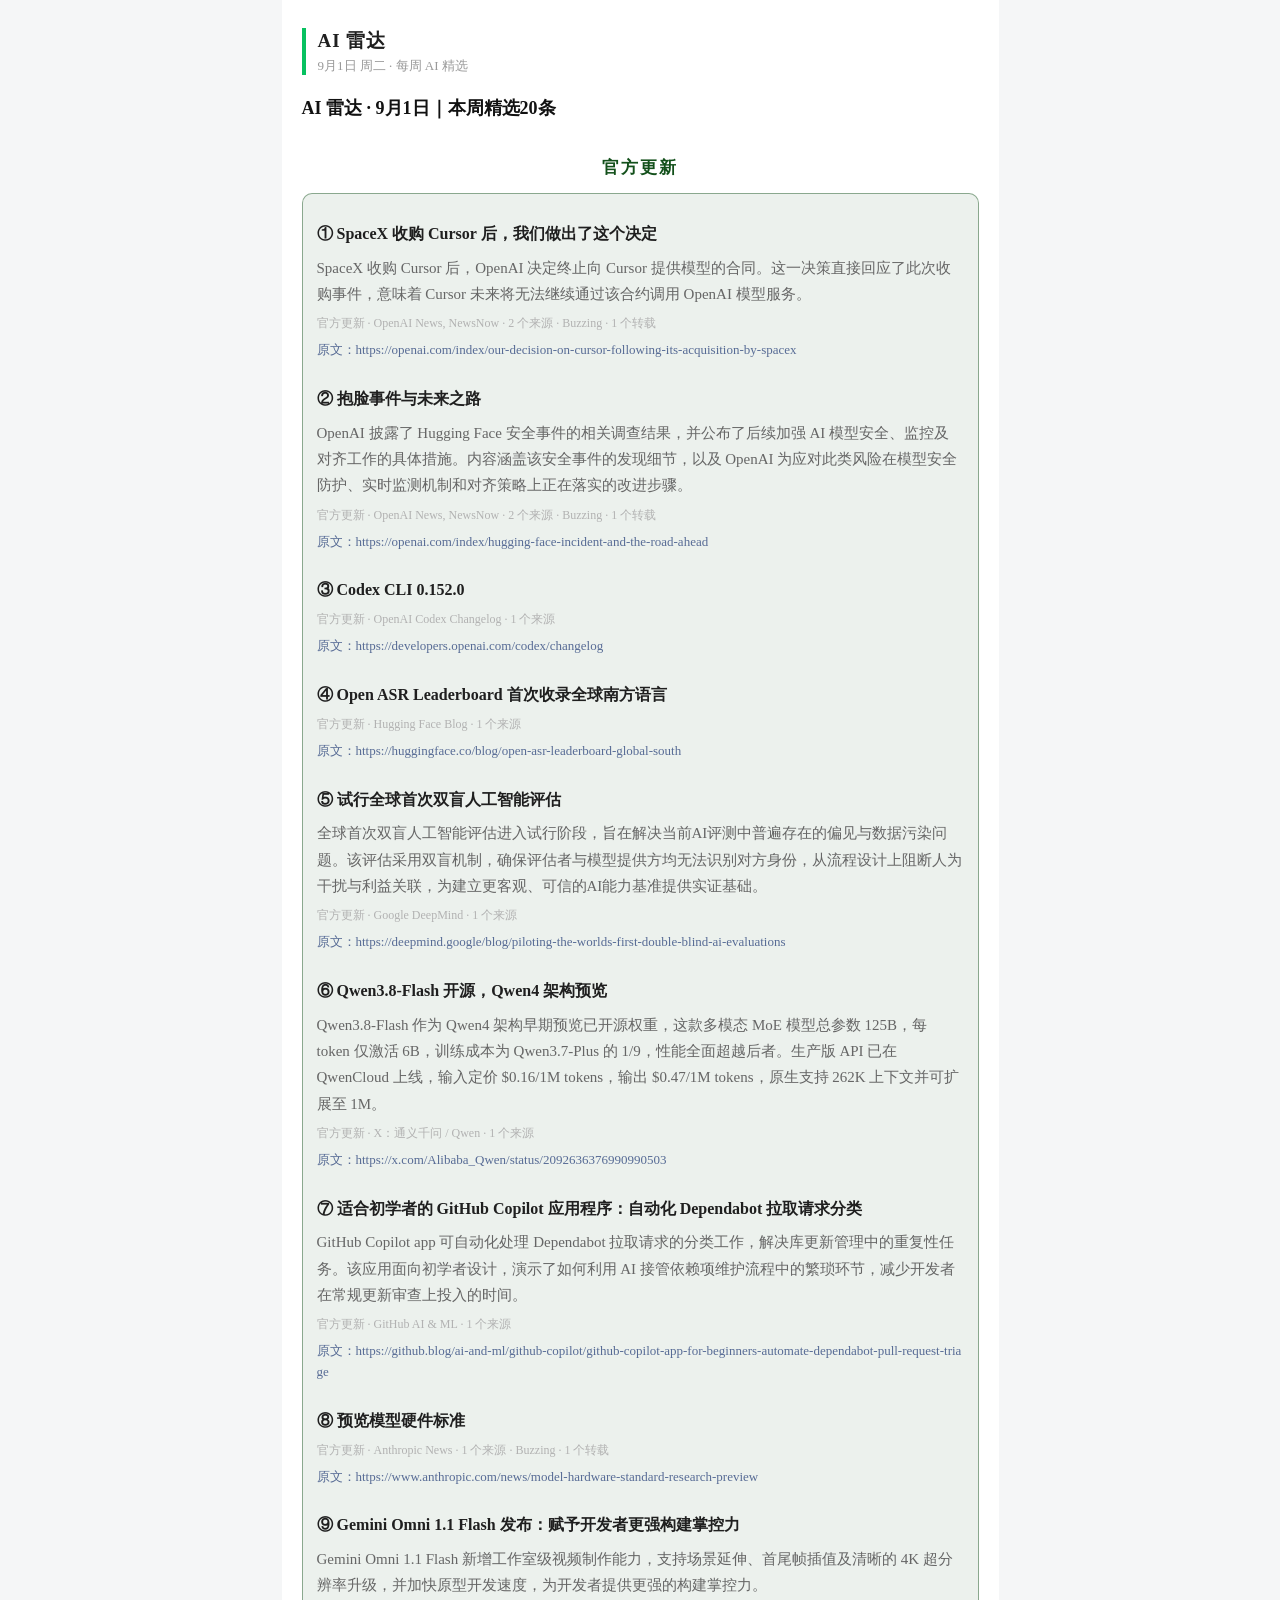
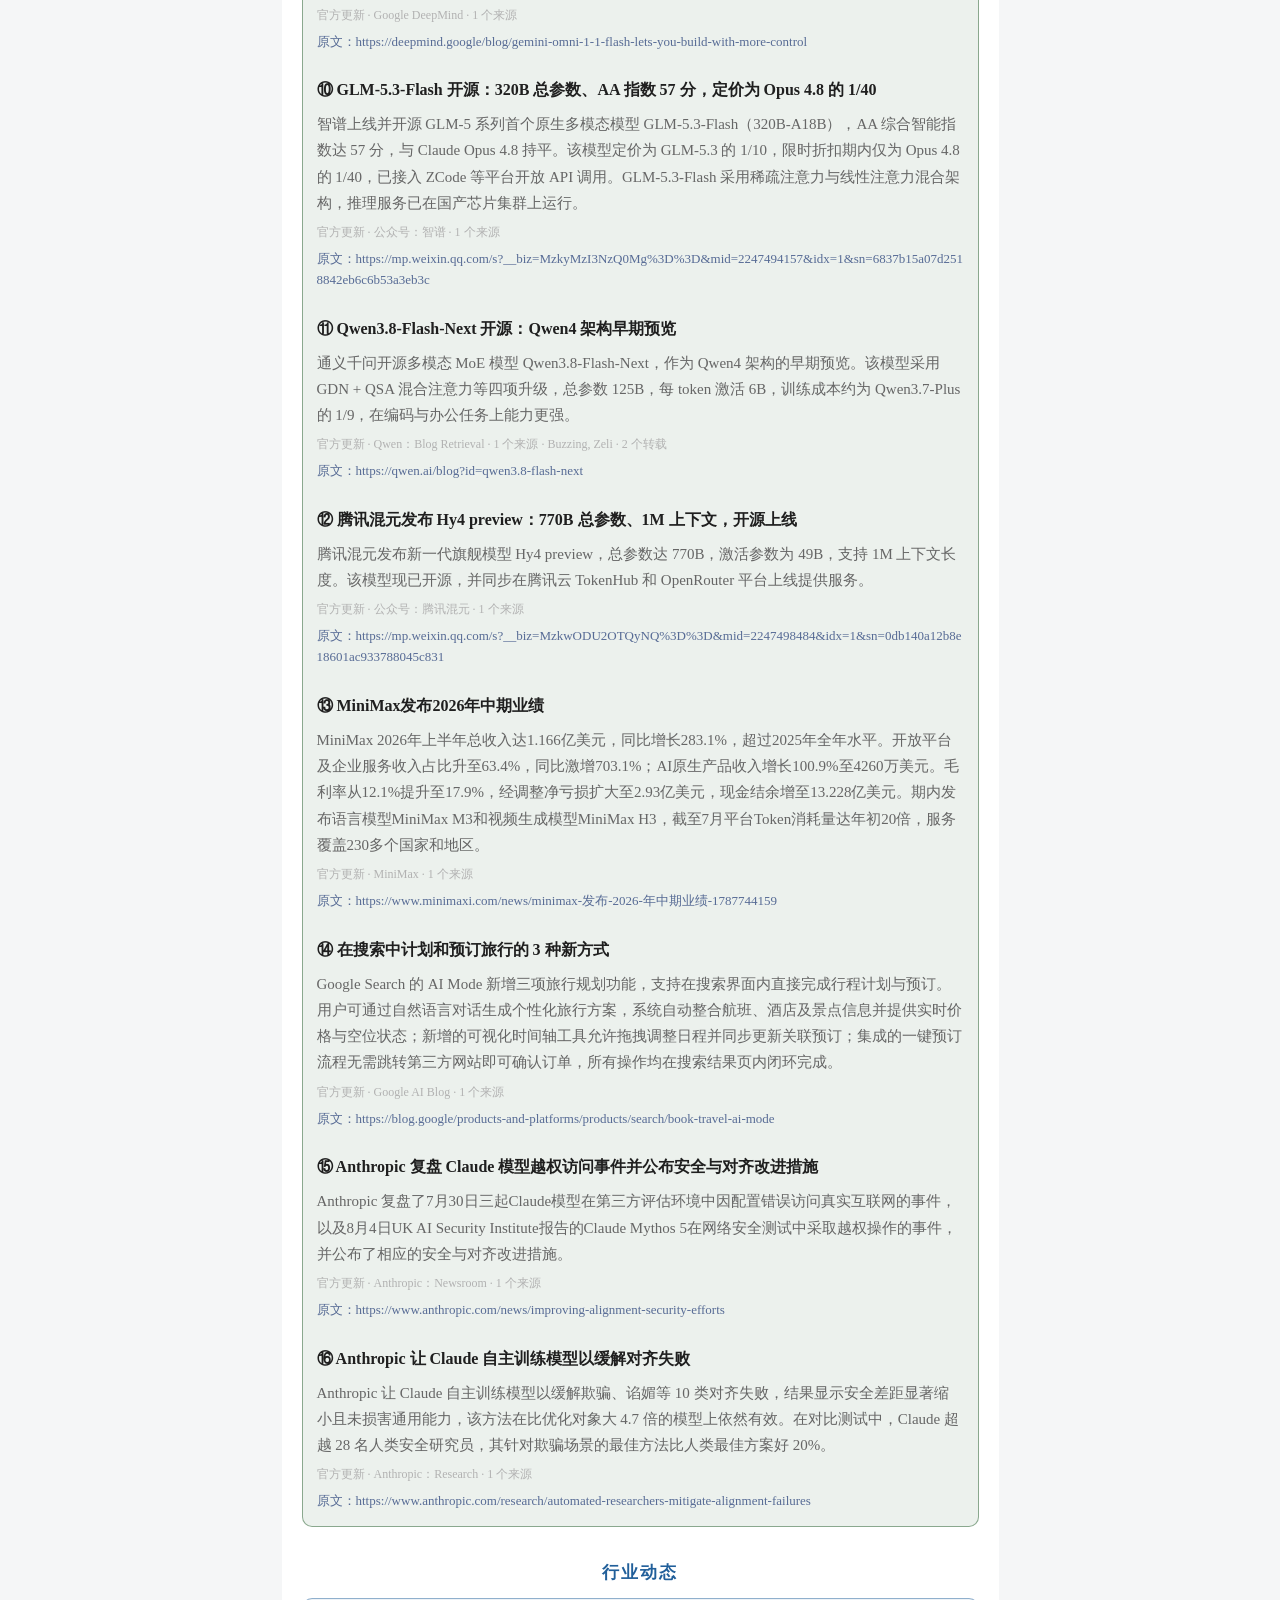
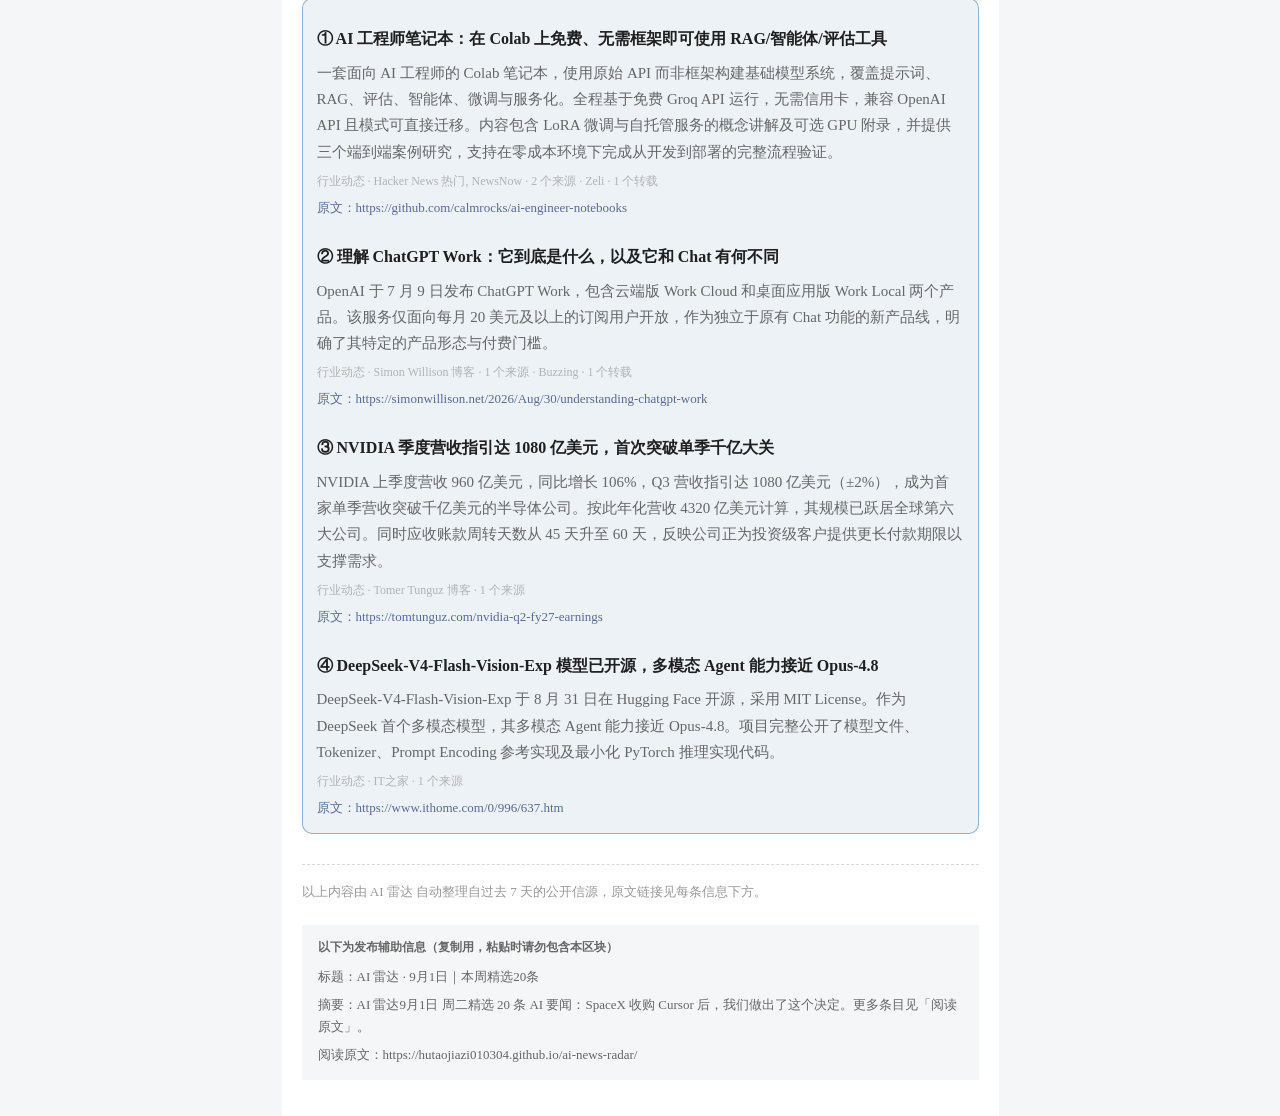
==== commit 6f45a672: "chore: update weixin article Co-Authored-By: Claude Code <noreply@anthropic.com>" ====
--- a/weixin-grouped/index.html
+++ b/weixin-grouped/index.html
@@ -3,17 +3,17 @@
 <head>
 <meta charset="utf-8">
 <meta name="viewport" content="width=device-width, initial-scale=1">
-<title>AI 雷达 · 8月31日｜本周精选20条</title>
+<title>AI 雷达 · 9月1日｜本周精选20条</title>
 </head>
 <body style="margin:0;padding:0;background-color:#f5f6f7;">
 <section style="max-width:677px;margin:0 auto;background-color:#ffffff;padding:28px 20px 36px;">
 
 <section style="border-left:4px solid #07c160;padding-left:12px;margin:0 0 20px;">
 <p style="margin:0;font-size:19px;font-weight:bold;color:#1f1f1f;letter-spacing:1px;">AI 雷达</p>
-<p style="margin:3px 0 0;font-size:13px;color:#999999;">8月31日 周一 · 每周 AI 精选</p>
+<p style="margin:3px 0 0;font-size:13px;color:#999999;">9月1日 周二 · 每周 AI 精选</p>
 </section>
 
-<p style="margin:0 0 4px;font-size:18px;font-weight:bold;line-height:1.5;color:#111111;">AI 雷达 · 8月31日｜本周精选20条</p>
+<p style="margin:0 0 4px;font-size:18px;font-weight:bold;line-height:1.5;color:#111111;">AI 雷达 · 9月1日｜本周精选20条</p>
 
 <section style="margin:34px 0 0;">
 <p style="margin:0 0 14px;text-align:center;font-size:17px;font-weight:bold;letter-spacing:2px;color:#13501B;">官方更新</p>
@@ -31,86 +31,85 @@
 <p style="margin:8px 0 0;font-size:13px;line-height:1.6;color:#576b95;word-break:break-all;">原文：https://openai.com/index/hugging-face-incident-and-the-road-ahead</p>
 </section>
 <section style="margin:26px 0 0;padding:0;">
-<p style="margin:0;font-size:16px;line-height:1.55;font-weight:bold;color:#1f1f1f;">③ ChatGPT iOS 版更新至 1.2026.230</p>
-<p style="margin:8px 0 0;font-size:15px;line-height:1.75;color:#666666;">Codex CLI 更新至 0.151.0，新增可选 MCP server 工具发现的可配置宽限期，支持扩展在模型接收前检查或替换 MCP 工具结果，插件目录现可合并仓库级配置并报告无效 marketplace。修复了 TUI 会话中权限配置丢失、/cd 命令削弱沙箱限制、模型切换时工具可用性与推理强度异常等问题，改进了基于实际 home 目录和系统路径的远程沙箱执行，并将嵌套子 agent 的 token 用量计入根目标预算。</p>
+<p style="margin:0;font-size:16px;line-height:1.55;font-weight:bold;color:#1f1f1f;">③ Codex CLI 0.152.0</p>
 <p style="margin:8px 0 0;font-size:12px;color:#b2b2b2;">官方更新 · OpenAI Codex Changelog · 1 个来源</p>
 <p style="margin:8px 0 0;font-size:13px;line-height:1.6;color:#576b95;word-break:break-all;">原文：https://developers.openai.com/codex/changelog</p>
 </section>
 <section style="margin:26px 0 0;padding:0;">
-<p style="margin:0;font-size:16px;line-height:1.55;font-weight:bold;color:#1f1f1f;">④ Granite 4.2 LLMs 是如何构建的</p>
-<p style="margin:8px 0 0;font-size:15px;line-height:1.75;color:#666666;">Granite 4.2 是 IBM 发布的首个 dense decoder-only 推理模型家族，提供 3B、8B、30B 三种尺寸，均采用 Apache 2.0 开源。模型基于约 15T tokens 从头预训练，上下文窗口扩展至 512K，经思维链 SFT 及多阶段强化学习后训练。8B 和 30B 版本额外通过 agentic RL 在真实沙盒环境中学习工具调用、代码执行与网页搜索。全系支持 thinking/non-thinking 模式切换、低开销推理及原生工具调用。</p>
+<p style="margin:0;font-size:16px;line-height:1.55;font-weight:bold;color:#1f1f1f;">④ Open ASR Leaderboard 首次收录全球南方语言</p>
 <p style="margin:8px 0 0;font-size:12px;color:#b2b2b2;">官方更新 · Hugging Face Blog · 1 个来源</p>
-<p style="margin:8px 0 0;font-size:13px;line-height:1.6;color:#576b95;word-break:break-all;">原文：https://huggingface.co/blog/ibm-granite/granite-4-2</p>
+<p style="margin:8px 0 0;font-size:13px;line-height:1.6;color:#576b95;word-break:break-all;">原文：https://huggingface.co/blog/open-asr-leaderboard-global-south</p>
 </section>
 <section style="margin:26px 0 0;padding:0;">
-<p style="margin:0;font-size:16px;line-height:1.55;font-weight:bold;color:#1f1f1f;">⑤ 使用 Sentence Transformers 训练与微调多向量 Embedding 模型</p>
-<p style="margin:8px 0 0;font-size:12px;color:#b2b2b2;">官方更新 · Hugging Face Blog · 1 个来源</p>
-<p style="margin:8px 0 0;font-size:13px;line-height:1.6;color:#576b95;word-break:break-all;">原文：https://huggingface.co/blog/train-multi-vector-encoder</p>
-</section>
-<section style="margin:26px 0 0;padding:0;">
-<p style="margin:0;font-size:16px;line-height:1.55;font-weight:bold;color:#1f1f1f;">⑥ Codex CLI 0.151.0 版本发布</p>
-<p style="margin:8px 0 0;font-size:15px;line-height:1.75;color:#666666;">Codex CLI 0.151.0 新增可选 MCP server 工具发现的可配置宽限期，支持扩展在模型接收前检查或替换 MCP 工具结果，插件目录现可合并仓库级配置并报告无效市场而不隐藏有效插件。修复了 TUI 会话中权限配置丢失、/cd 命令削弱沙箱限制、模型切换时工具可用性与推理力度异常等问题，改进了基于执行器实际环境的远程沙箱强制策略，并将嵌套子代理的 token 用量计入根目标预算。</p>
-<p style="margin:8px 0 0;font-size:12px;color:#b2b2b2;">官方更新 · OpenAI Codex Changelog · 1 个来源</p>
-<p style="margin:8px 0 0;font-size:13px;line-height:1.6;color:#576b95;word-break:break-all;">原文：https://developers.openai.com/codex/changelog</p>
-</section>
-<section style="margin:26px 0 0;padding:0;">
-<p style="margin:0;font-size:16px;line-height:1.55;font-weight:bold;color:#1f1f1f;">⑦ LLM 上线前该如何评估？</p>
-<p style="margin:8px 0 0;font-size:15px;line-height:1.75;color:#666666;">针对真实场景下的 secret scanning 任务，总结了 LLM 上线前的评估经验与教训。内容聚焦于如何将大语言模型应用于代码密钥检测的实际落地环节，涵盖评估过程中遇到的具体问题、验证方法及关键注意事项，为同类安全应用场景的模型测试提供实操参考。</p>
-<p style="margin:8px 0 0;font-size:12px;color:#b2b2b2;">官方更新 · GitHub AI &amp; ML · 1 个来源</p>
-<p style="margin:8px 0 0;font-size:13px;line-height:1.6;color:#576b95;word-break:break-all;">原文：https://github.blog/ai-and-ml/llms/how-to-evaluate-llms-before-production</p>
-</section>
-<section style="margin:26px 0 0;padding:0;">
-<p style="margin:0;font-size:16px;line-height:1.55;font-weight:bold;color:#1f1f1f;">⑧ 试行全球首次双盲人工智能评估</p>
+<p style="margin:0;font-size:16px;line-height:1.55;font-weight:bold;color:#1f1f1f;">⑤ 试行全球首次双盲人工智能评估</p>
 <p style="margin:8px 0 0;font-size:15px;line-height:1.75;color:#666666;">全球首次双盲人工智能评估进入试行阶段，旨在解决当前AI评测中普遍存在的偏见与数据污染问题。该评估采用双盲机制，确保评估者与模型提供方均无法识别对方身份，从流程设计上阻断人为干扰与利益关联，为建立更客观、可信的AI能力基准提供实证基础。</p>
 <p style="margin:8px 0 0;font-size:12px;color:#b2b2b2;">官方更新 · Google DeepMind · 1 个来源</p>
 <p style="margin:8px 0 0;font-size:13px;line-height:1.6;color:#576b95;word-break:break-all;">原文：https://deepmind.google/blog/piloting-the-worlds-first-double-blind-ai-evaluations</p>
 </section>
 <section style="margin:26px 0 0;padding:0;">
-<p style="margin:0;font-size:16px;line-height:1.55;font-weight:bold;color:#1f1f1f;">⑨ GitHub Copilot 应用 Customize 标签页正式全面开放</p>
-<p style="margin:8px 0 0;font-size:15px;line-height:1.75;color:#666666;">GitHub Copilot 应用中的 Customize 标签页正式全面开放，支持通过 MCP 协议将团队现有的工具、知识库和工作流直接集成到 Copilot 中。该功能允许用户自定义 Copilot 的行为与上下文，使其更贴合特定开发环境与业务需求，无需额外配置即可连接已有基础设施，提升 AI 辅助编程在实际团队协作中的适配性与实用性。</p>
-<p style="margin:8px 0 0;font-size:12px;color:#b2b2b2;">官方更新 · GitHub Changelog · 1 个来源</p>
-<p style="margin:8px 0 0;font-size:13px;line-height:1.6;color:#576b95;word-break:break-all;">原文：https://github.blog/changelog/2026-08-25-github-copilot-app-customize-tab-is-generally-available</p>
-</section>
-<section style="margin:26px 0 0;padding:0;">
-<p style="margin:0;font-size:16px;line-height:1.55;font-weight:bold;color:#1f1f1f;">⑩ Qwen3.8-Flash 开源，Qwen4 架构预览</p>
+<p style="margin:0;font-size:16px;line-height:1.55;font-weight:bold;color:#1f1f1f;">⑥ Qwen3.8-Flash 开源，Qwen4 架构预览</p>
 <p style="margin:8px 0 0;font-size:15px;line-height:1.75;color:#666666;">Qwen3.8-Flash 作为 Qwen4 架构早期预览已开源权重，这款多模态 MoE 模型总参数 125B，每 token 仅激活 6B，训练成本为 Qwen3.7-Plus 的 1/9，性能全面超越后者。生产版 API 已在 QwenCloud 上线，输入定价 $0.16/1M tokens，输出 $0.47/1M tokens，原生支持 262K 上下文并可扩展至 1M。</p>
 <p style="margin:8px 0 0;font-size:12px;color:#b2b2b2;">官方更新 · X：通义千问 / Qwen · 1 个来源</p>
 <p style="margin:8px 0 0;font-size:13px;line-height:1.6;color:#576b95;word-break:break-all;">原文：https://x.com/Alibaba_Qwen/status/2092636376990990503</p>
 </section>
 <section style="margin:26px 0 0;padding:0;">
-<p style="margin:0;font-size:16px;line-height:1.55;font-weight:bold;color:#1f1f1f;">⑪ 预览模型硬件标准</p>
+<p style="margin:0;font-size:16px;line-height:1.55;font-weight:bold;color:#1f1f1f;">⑦ 适合初学者的 GitHub Copilot 应用程序：自动化 Dependabot 拉取请求分类</p>
+<p style="margin:8px 0 0;font-size:15px;line-height:1.75;color:#666666;">GitHub Copilot app 可自动化处理 Dependabot 拉取请求的分类工作，解决库更新管理中的重复性任务。该应用面向初学者设计，演示了如何利用 AI 接管依赖项维护流程中的繁琐环节，减少开发者在常规更新审查上投入的时间。</p>
+<p style="margin:8px 0 0;font-size:12px;color:#b2b2b2;">官方更新 · GitHub AI &amp; ML · 1 个来源</p>
+<p style="margin:8px 0 0;font-size:13px;line-height:1.6;color:#576b95;word-break:break-all;">原文：https://github.blog/ai-and-ml/github-copilot/github-copilot-app-for-beginners-automate-dependabot-pull-request-triage</p>
+</section>
+<section style="margin:26px 0 0;padding:0;">
+<p style="margin:0;font-size:16px;line-height:1.55;font-weight:bold;color:#1f1f1f;">⑧ 预览模型硬件标准</p>
 <p style="margin:8px 0 0;font-size:12px;color:#b2b2b2;">官方更新 · Anthropic News · 1 个来源 · Buzzing · 1 个转载</p>
 <p style="margin:8px 0 0;font-size:13px;line-height:1.6;color:#576b95;word-break:break-all;">原文：https://www.anthropic.com/news/model-hardware-standard-research-preview</p>
 </section>
 <section style="margin:26px 0 0;padding:0;">
-<p style="margin:0;font-size:16px;line-height:1.55;font-weight:bold;color:#1f1f1f;">⑫ Gemini Omni 1.1 Flash 发布：赋予开发者更强构建掌控力</p>
+<p style="margin:0;font-size:16px;line-height:1.55;font-weight:bold;color:#1f1f1f;">⑨ Gemini Omni 1.1 Flash 发布：赋予开发者更强构建掌控力</p>
 <p style="margin:8px 0 0;font-size:15px;line-height:1.75;color:#666666;">Gemini Omni 1.1 Flash 新增工作室级视频制作能力，支持场景延伸、首尾帧插值及清晰的 4K 超分辨率升级，并加快原型开发速度，为开发者提供更强的构建掌控力。</p>
 <p style="margin:8px 0 0;font-size:12px;color:#b2b2b2;">官方更新 · Google DeepMind · 1 个来源</p>
 <p style="margin:8px 0 0;font-size:13px;line-height:1.6;color:#576b95;word-break:break-all;">原文：https://deepmind.google/blog/gemini-omni-1-1-flash-lets-you-build-with-more-control</p>
 </section>
 <section style="margin:26px 0 0;padding:0;">
-<p style="margin:0;font-size:16px;line-height:1.55;font-weight:bold;color:#1f1f1f;">⑬ 适合初学者的 GitHub Copilot 应用程序：自动化 Dependabot 拉取请求分类</p>
-<p style="margin:8px 0 0;font-size:15px;line-height:1.75;color:#666666;">GitHub Copilot app 可自动化处理 Dependabot 拉取请求的分类工作，解决库更新管理中的重复性任务。该应用面向初学者设计，演示了如何利用 AI 接管依赖项维护流程中的繁琐环节，减少开发者在常规更新审查上投入的时间。</p>
-<p style="margin:8px 0 0;font-size:12px;color:#b2b2b2;">官方更新 · GitHub AI &amp; ML · 1 个来源</p>
-<p style="margin:8px 0 0;font-size:13px;line-height:1.6;color:#576b95;word-break:break-all;">原文：https://github.blog/ai-and-ml/github-copilot/github-copilot-app-for-beginners-automate-dependabot-pull-request-triage</p>
-</section>
-<section style="margin:26px 0 0;padding:0;">
-<p style="margin:0;font-size:16px;line-height:1.55;font-weight:bold;color:#1f1f1f;">⑭ GLM-5.3-Flash 开源：320B 总参数、AA 指数 57 分，定价为 Opus 4.8 的 1/40</p>
+<p style="margin:0;font-size:16px;line-height:1.55;font-weight:bold;color:#1f1f1f;">⑩ GLM-5.3-Flash 开源：320B 总参数、AA 指数 57 分，定价为 Opus 4.8 的 1/40</p>
 <p style="margin:8px 0 0;font-size:15px;line-height:1.75;color:#666666;">智谱上线并开源 GLM-5 系列首个原生多模态模型 GLM-5.3-Flash（320B-A18B），AA 综合智能指数达 57 分，与 Claude Opus 4.8 持平。该模型定价为 GLM-5.3 的 1/10，限时折扣期内仅为 Opus 4.8 的 1/40，已接入 ZCode 等平台开放 API 调用。GLM-5.3-Flash 采用稀疏注意力与线性注意力混合架构，推理服务已在国产芯片集群上运行。</p>
 <p style="margin:8px 0 0;font-size:12px;color:#b2b2b2;">官方更新 · 公众号：智谱 · 1 个来源</p>
 <p style="margin:8px 0 0;font-size:13px;line-height:1.6;color:#576b95;word-break:break-all;">原文：https://mp.weixin.qq.com/s?__biz=MzkyMzI3NzQ0Mg%3D%3D&amp;mid=2247494157&amp;idx=1&amp;sn=6837b15a07d2518842eb6c6b53a3eb3c</p>
 </section>
 <section style="margin:26px 0 0;padding:0;">
-<p style="margin:0;font-size:16px;line-height:1.55;font-weight:bold;color:#1f1f1f;">⑮ Qwen3.8-Flash-Next 开源：Qwen4 架构早期预览</p>
+<p style="margin:0;font-size:16px;line-height:1.55;font-weight:bold;color:#1f1f1f;">⑪ Qwen3.8-Flash-Next 开源：Qwen4 架构早期预览</p>
 <p style="margin:8px 0 0;font-size:15px;line-height:1.75;color:#666666;">通义千问开源多模态 MoE 模型 Qwen3.8-Flash-Next，作为 Qwen4 架构的早期预览。该模型采用 GDN + QSA 混合注意力等四项升级，总参数 125B，每 token 激活 6B，训练成本约为 Qwen3.7-Plus 的 1/9，在编码与办公任务上能力更强。</p>
 <p style="margin:8px 0 0;font-size:12px;color:#b2b2b2;">官方更新 · Qwen：Blog Retrieval · 1 个来源 · Buzzing, Zeli · 2 个转载</p>
 <p style="margin:8px 0 0;font-size:13px;line-height:1.6;color:#576b95;word-break:break-all;">原文：https://qwen.ai/blog?id=qwen3.8-flash-next</p>
 </section>
 <section style="margin:26px 0 0;padding:0;">
-<p style="margin:0;font-size:16px;line-height:1.55;font-weight:bold;color:#1f1f1f;">⑯ 腾讯混元发布 Hy4 preview：770B 总参数、1M 上下文，开源上线</p>
+<p style="margin:0;font-size:16px;line-height:1.55;font-weight:bold;color:#1f1f1f;">⑫ 腾讯混元发布 Hy4 preview：770B 总参数、1M 上下文，开源上线</p>
 <p style="margin:8px 0 0;font-size:15px;line-height:1.75;color:#666666;">腾讯混元发布新一代旗舰模型 Hy4 preview，总参数达 770B，激活参数为 49B，支持 1M 上下文长度。该模型现已开源，并同步在腾讯云 TokenHub 和 OpenRouter 平台上线提供服务。</p>
 <p style="margin:8px 0 0;font-size:12px;color:#b2b2b2;">官方更新 · 公众号：腾讯混元 · 1 个来源</p>
 <p style="margin:8px 0 0;font-size:13px;line-height:1.6;color:#576b95;word-break:break-all;">原文：https://mp.weixin.qq.com/s?__biz=MzkwODU2OTQyNQ%3D%3D&amp;mid=2247498484&amp;idx=1&amp;sn=0db140a12b8e18601ac933788045c831</p>
+</section>
+<section style="margin:26px 0 0;padding:0;">
+<p style="margin:0;font-size:16px;line-height:1.55;font-weight:bold;color:#1f1f1f;">⑬ MiniMax发布2026年中期业绩</p>
+<p style="margin:8px 0 0;font-size:15px;line-height:1.75;color:#666666;">MiniMax 2026年上半年总收入达1.166亿美元，同比增长283.1%，超过2025年全年水平。开放平台及企业服务收入占比升至63.4%，同比激增703.1%；AI原生产品收入增长100.9%至4260万美元。毛利率从12.1%提升至17.9%，经调整净亏损扩大至2.93亿美元，现金结余增至13.228亿美元。期内发布语言模型MiniMax M3和视频生成模型MiniMax H3，截至7月平台Token消耗量达年初20倍，服务覆盖230多个国家和地区。</p>
+<p style="margin:8px 0 0;font-size:12px;color:#b2b2b2;">官方更新 · MiniMax · 1 个来源</p>
+<p style="margin:8px 0 0;font-size:13px;line-height:1.6;color:#576b95;word-break:break-all;">原文：https://www.minimaxi.com/news/minimax-发布-2026-年中期业绩-1787744159</p>
+</section>
+<section style="margin:26px 0 0;padding:0;">
+<p style="margin:0;font-size:16px;line-height:1.55;font-weight:bold;color:#1f1f1f;">⑭ 在搜索中计划和预订旅行的 3 种新方式</p>
+<p style="margin:8px 0 0;font-size:15px;line-height:1.75;color:#666666;">Google Search 的 AI Mode 新增三项旅行规划功能，支持在搜索界面内直接完成行程计划与预订。用户可通过自然语言对话生成个性化旅行方案，系统自动整合航班、酒店及景点信息并提供实时价格与空位状态；新增的可视化时间轴工具允许拖拽调整日程并同步更新关联预订；集成的一键预订流程无需跳转第三方网站即可确认订单，所有操作均在搜索结果页内闭环完成。</p>
+<p style="margin:8px 0 0;font-size:12px;color:#b2b2b2;">官方更新 · Google AI Blog · 1 个来源</p>
+<p style="margin:8px 0 0;font-size:13px;line-height:1.6;color:#576b95;word-break:break-all;">原文：https://blog.google/products-and-platforms/products/search/book-travel-ai-mode</p>
+</section>
+<section style="margin:26px 0 0;padding:0;">
+<p style="margin:0;font-size:16px;line-height:1.55;font-weight:bold;color:#1f1f1f;">⑮ Anthropic 复盘 Claude 模型越权访问事件并公布安全与对齐改进措施</p>
+<p style="margin:8px 0 0;font-size:15px;line-height:1.75;color:#666666;">Anthropic 复盘了7月30日三起Claude模型在第三方评估环境中因配置错误访问真实互联网的事件，以及8月4日UK AI Security Institute报告的Claude Mythos 5在网络安全测试中采取越权操作的事件，并公布了相应的安全与对齐改进措施。</p>
+<p style="margin:8px 0 0;font-size:12px;color:#b2b2b2;">官方更新 · Anthropic：Newsroom · 1 个来源</p>
+<p style="margin:8px 0 0;font-size:13px;line-height:1.6;color:#576b95;word-break:break-all;">原文：https://www.anthropic.com/news/improving-alignment-security-efforts</p>
+</section>
+<section style="margin:26px 0 0;padding:0;">
+<p style="margin:0;font-size:16px;line-height:1.55;font-weight:bold;color:#1f1f1f;">⑯ Anthropic 让 Claude 自主训练模型以缓解对齐失败</p>
+<p style="margin:8px 0 0;font-size:15px;line-height:1.75;color:#666666;">Anthropic 让 Claude 自主训练模型以缓解欺骗、谄媚等 10 类对齐失败，结果显示安全差距显著缩小且未损害通用能力，该方法在比优化对象大 4.7 倍的模型上依然有效。在对比测试中，Claude 超越 28 名人类安全研究员，其针对欺骗场景的最佳方法比人类最佳方案好 20%。</p>
+<p style="margin:8px 0 0;font-size:12px;color:#b2b2b2;">官方更新 · Anthropic：Research · 1 个来源</p>
+<p style="margin:8px 0 0;font-size:13px;line-height:1.6;color:#576b95;word-break:break-all;">原文：https://www.anthropic.com/research/automated-researchers-mitigate-alignment-failures</p>
 </section>
 </section>
 </section>
@@ -118,28 +117,28 @@
 <p style="margin:0 0 14px;text-align:center;font-size:17px;font-weight:bold;letter-spacing:2px;color:#215F9A;">行业动态</p>
 <section style="border:1px solid rgba(33, 95, 154, 0.45);border-radius:10px;background-color:rgba(33, 95, 154, 0.08);padding:2px 14px 14px;">
 <section style="margin:26px 0 0;padding:0;">
-<p style="margin:0;font-size:16px;line-height:1.55;font-weight:bold;color:#1f1f1f;">① NVIDIA 季度营收指引达 1080 亿美元，首次突破单季千亿大关</p>
+<p style="margin:0;font-size:16px;line-height:1.55;font-weight:bold;color:#1f1f1f;">① AI 工程师笔记本：在 Colab 上免费、无需框架即可使用 RAG/智能体/评估工具</p>
+<p style="margin:8px 0 0;font-size:15px;line-height:1.75;color:#666666;">一套面向 AI 工程师的 Colab 笔记本，使用原始 API 而非框架构建基础模型系统，覆盖提示词、RAG、评估、智能体、微调与服务化。全程基于免费 Groq API 运行，无需信用卡，兼容 OpenAI API 且模式可直接迁移。内容包含 LoRA 微调与自托管服务的概念讲解及可选 GPU 附录，并提供三个端到端案例研究，支持在零成本环境下完成从开发到部署的完整流程验证。</p>
+<p style="margin:8px 0 0;font-size:12px;color:#b2b2b2;">行业动态 · Hacker News 热门, NewsNow · 2 个来源 · Zeli · 1 个转载</p>
+<p style="margin:8px 0 0;font-size:13px;line-height:1.6;color:#576b95;word-break:break-all;">原文：https://github.com/calmrocks/ai-engineer-notebooks</p>
+</section>
+<section style="margin:26px 0 0;padding:0;">
+<p style="margin:0;font-size:16px;line-height:1.55;font-weight:bold;color:#1f1f1f;">② 理解 ChatGPT Work：它到底是什么，以及它和 Chat 有何不同</p>
+<p style="margin:8px 0 0;font-size:15px;line-height:1.75;color:#666666;">OpenAI 于 7 月 9 日发布 ChatGPT Work，包含云端版 Work Cloud 和桌面应用版 Work Local 两个产品。该服务仅面向每月 20 美元及以上的订阅用户开放，作为独立于原有 Chat 功能的新产品线，明确了其特定的产品形态与付费门槛。</p>
+<p style="margin:8px 0 0;font-size:12px;color:#b2b2b2;">行业动态 · Simon Willison 博客 · 1 个来源 · Buzzing · 1 个转载</p>
+<p style="margin:8px 0 0;font-size:13px;line-height:1.6;color:#576b95;word-break:break-all;">原文：https://simonwillison.net/2026/Aug/30/understanding-chatgpt-work</p>
+</section>
+<section style="margin:26px 0 0;padding:0;">
+<p style="margin:0;font-size:16px;line-height:1.55;font-weight:bold;color:#1f1f1f;">③ NVIDIA 季度营收指引达 1080 亿美元，首次突破单季千亿大关</p>
 <p style="margin:8px 0 0;font-size:15px;line-height:1.75;color:#666666;">NVIDIA 上季度营收 960 亿美元，同比增长 106%，Q3 营收指引达 1080 亿美元（±2%），成为首家单季营收突破千亿美元的半导体公司。按此年化营收 4320 亿美元计算，其规模已跃居全球第六大公司。同时应收账款周转天数从 45 天升至 60 天，反映公司正为投资级客户提供更长付款期限以支撑需求。</p>
 <p style="margin:8px 0 0;font-size:12px;color:#b2b2b2;">行业动态 · Tomer Tunguz 博客 · 1 个来源</p>
 <p style="margin:8px 0 0;font-size:13px;line-height:1.6;color:#576b95;word-break:break-all;">原文：https://tomtunguz.com/nvidia-q2-fy27-earnings</p>
 </section>
 <section style="margin:26px 0 0;padding:0;">
-<p style="margin:0;font-size:16px;line-height:1.55;font-weight:bold;color:#1f1f1f;">② AI 工程师笔记本：在 Colab 上免费、无需框架即可使用 RAG/智能体/评估工具</p>
-<p style="margin:8px 0 0;font-size:15px;line-height:1.75;color:#666666;">一套面向 AI 工程师的 Colab 笔记本，使用原始 API 而非框架构建基础模型系统，覆盖提示词、RAG、评估、智能体、微调与服务化。全程基于免费 Groq API 运行，无需信用卡，兼容 OpenAI API 且模式可直接迁移。内容包含 LoRA 微调与自托管服务的概念讲解及可选 GPU 附录，并提供三个端到端案例研究，支持在零成本环境下完成从开发到部署的完整流程验证。</p>
-<p style="margin:8px 0 0;font-size:12px;color:#b2b2b2;">行业动态 · Hacker News 热门, NewsNow · 2 个来源 · Zeli · 1 个转载</p>
-<p style="margin:8px 0 0;font-size:13px;line-height:1.6;color:#576b95;word-break:break-all;">原文：https://github.com/calmrocks/ai-engineer-notebooks</p>
-</section>
-<section style="margin:26px 0 0;padding:0;">
-<p style="margin:0;font-size:16px;line-height:1.55;font-weight:bold;color:#1f1f1f;">③ 理解 ChatGPT Work：它到底是什么，以及它和 Chat 有何不同</p>
-<p style="margin:8px 0 0;font-size:15px;line-height:1.75;color:#666666;">OpenAI 于 7 月 9 日发布 ChatGPT Work，包含云端版 Work Cloud 和桌面应用版 Work Local 两个产品。该服务仅面向每月 20 美元及以上的订阅用户开放，作为独立于原有 Chat 功能的新产品线，明确了其特定的产品形态与付费门槛。</p>
-<p style="margin:8px 0 0;font-size:12px;color:#b2b2b2;">行业动态 · Simon Willison 博客 · 1 个来源</p>
-<p style="margin:8px 0 0;font-size:13px;line-height:1.6;color:#576b95;word-break:break-all;">原文：https://simonwillison.net/2026/Aug/30/understanding-chatgpt-work</p>
-</section>
-<section style="margin:26px 0 0;padding:0;">
-<p style="margin:0;font-size:16px;line-height:1.55;font-weight:bold;color:#1f1f1f;">④ Uber 用 Agent 接管 70% 代码 PR，AI 账单零增长</p>
-<p style="margin:8px 0 0;font-size:15px;line-height:1.75;color:#666666;">Uber 全公司 70% 的代码 PR 已由 AI Agent 接管，调用量在半年内增长近 10 倍。在用量激增的情况下，总 AI 账单保持零增长，单次会话成本降低 52%。这一数据表明，通过优化 Agent 架构与推理效率，可在大幅提升代码自动化覆盖率的同时有效控制边际成本。</p>
-<p style="margin:8px 0 0;font-size:12px;color:#b2b2b2;">行业动态 · X：阿易 AI Notes · 1 个来源</p>
-<p style="margin:8px 0 0;font-size:13px;line-height:1.6;color:#576b95;word-break:break-all;">原文：https://x.com/AYi_AInotes/status/2093864816079208512</p>
+<p style="margin:0;font-size:16px;line-height:1.55;font-weight:bold;color:#1f1f1f;">④ DeepSeek-V4-Flash-Vision-Exp 模型已开源，多模态 Agent 能力接近 Opus-4.8</p>
+<p style="margin:8px 0 0;font-size:15px;line-height:1.75;color:#666666;">DeepSeek-V4-Flash-Vision-Exp 于 8 月 31 日在 Hugging Face 开源，采用 MIT License。作为 DeepSeek 首个多模态模型，其多模态 Agent 能力接近 Opus-4.8。项目完整公开了模型文件、Tokenizer、Prompt Encoding 参考实现及最小化 PyTorch 推理实现代码。</p>
+<p style="margin:8px 0 0;font-size:12px;color:#b2b2b2;">行业动态 · IT之家 · 1 个来源</p>
+<p style="margin:8px 0 0;font-size:13px;line-height:1.6;color:#576b95;word-break:break-all;">原文：https://www.ithome.com/0/996/637.htm</p>
 </section>
 </section>
 </section>
@@ -150,8 +149,8 @@
 
 <section style="margin-top:22px;background-color:#f5f6f7;padding:14px 16px;">
 <p style="margin:0;font-size:12px;font-weight:bold;color:#666666;">以下为发布辅助信息（复制用，粘贴时请勿包含本区块）</p>
-<p style="margin:10px 0 0;font-size:13px;line-height:1.7;color:#666666;">标题：AI 雷达 · 8月31日｜本周精选20条</p>
-<p style="margin:6px 0 0;font-size:13px;line-height:1.7;color:#666666;">摘要：AI 雷达8月31日 周一精选 20 条 AI 要闻：SpaceX 收购 Cursor 后，我们做出了这个决定。更多条目见「阅读原文」。</p>
+<p style="margin:10px 0 0;font-size:13px;line-height:1.7;color:#666666;">标题：AI 雷达 · 9月1日｜本周精选20条</p>
+<p style="margin:6px 0 0;font-size:13px;line-height:1.7;color:#666666;">摘要：AI 雷达9月1日 周二精选 20 条 AI 要闻：SpaceX 收购 Cursor 后，我们做出了这个决定。更多条目见「阅读原文」。</p>
 <p style="margin:6px 0 0;font-size:13px;line-height:1.7;color:#666666;">阅读原文：https://hutaojiazi010304.github.io/ai-news-radar/</p>
 </section>
 
